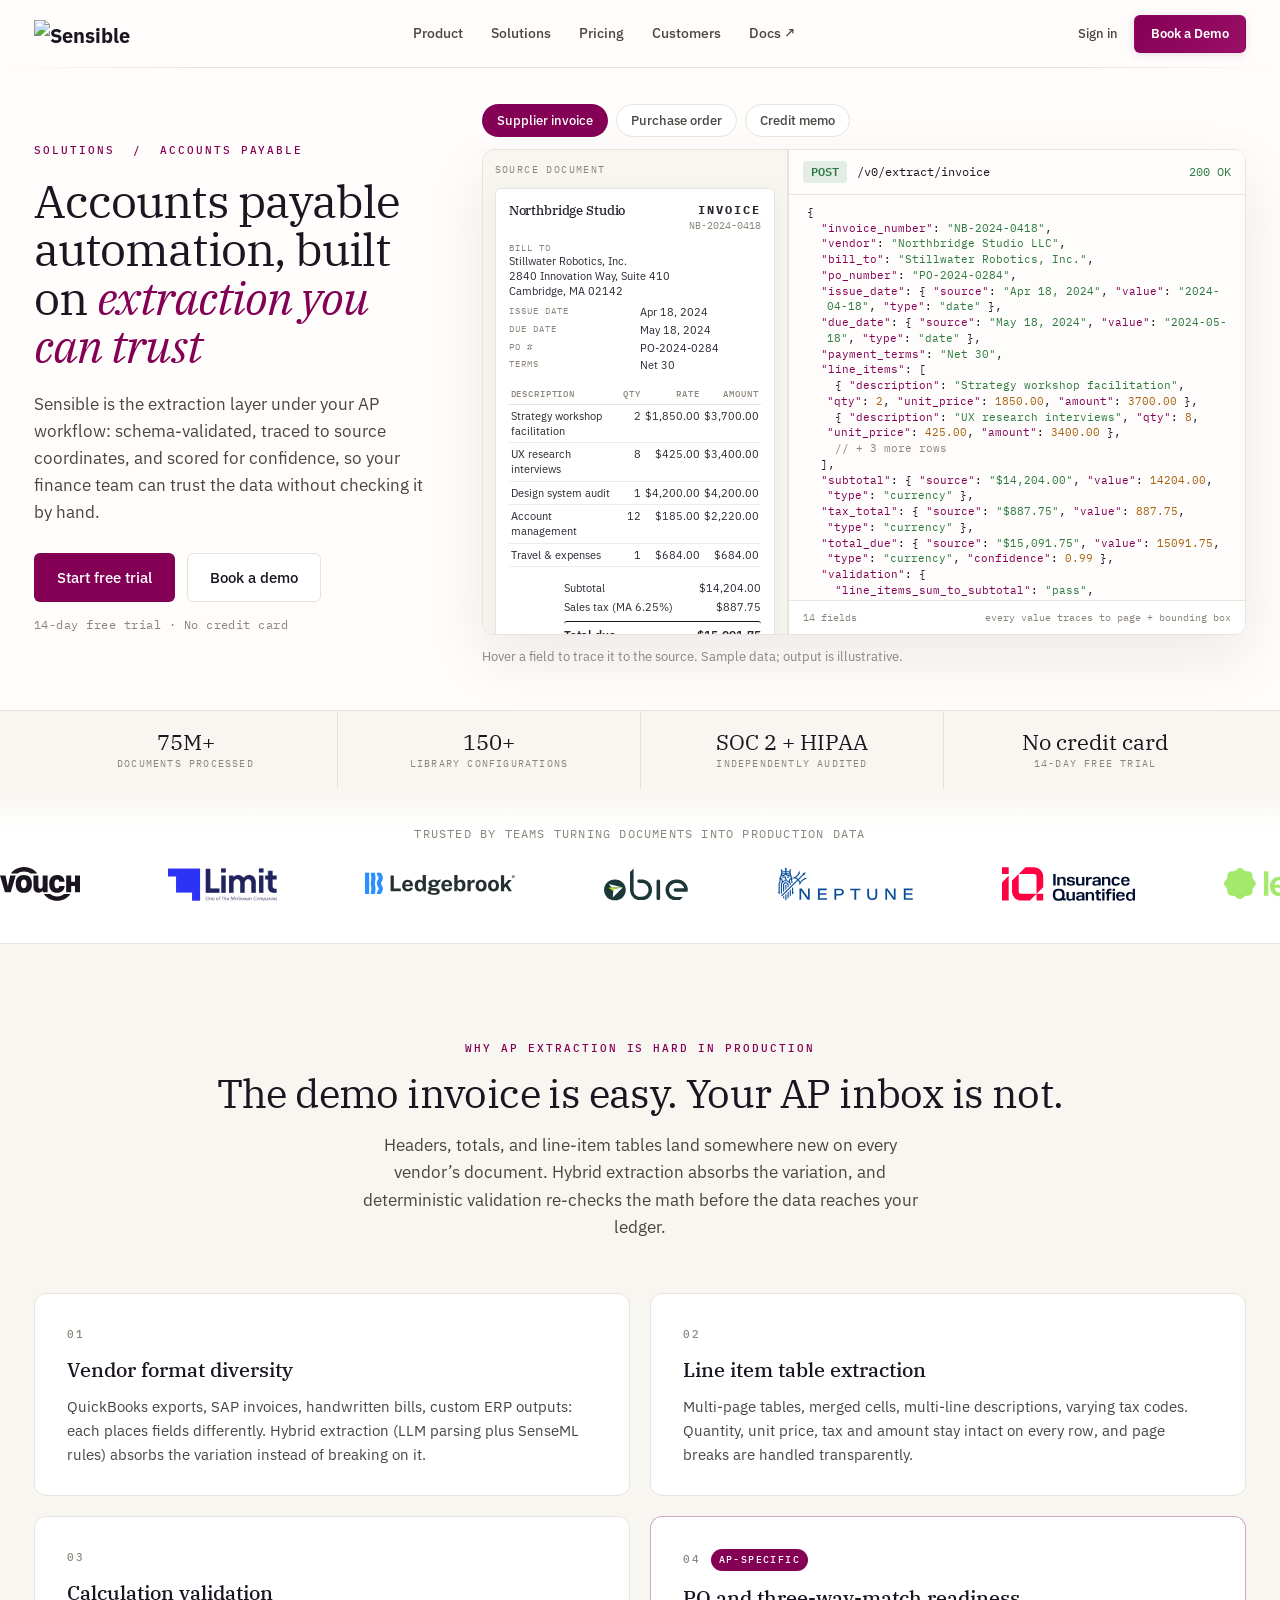
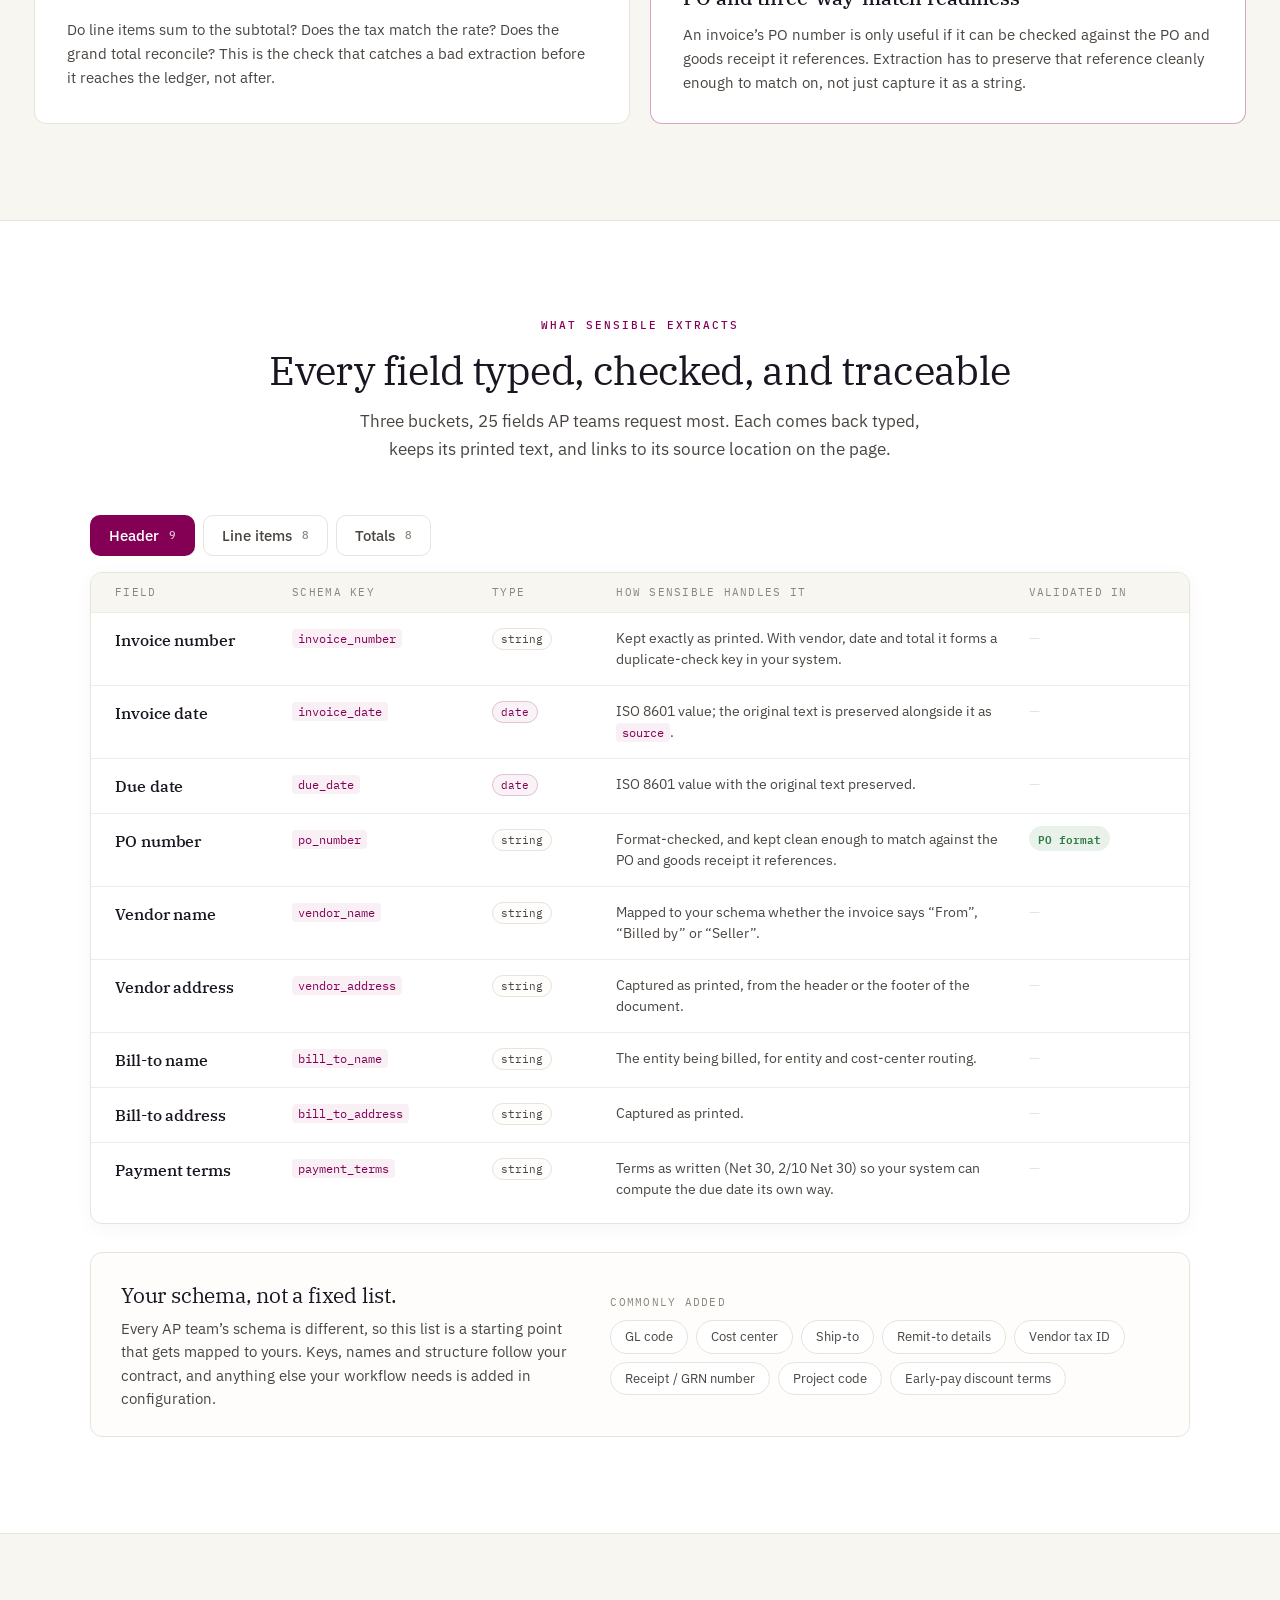
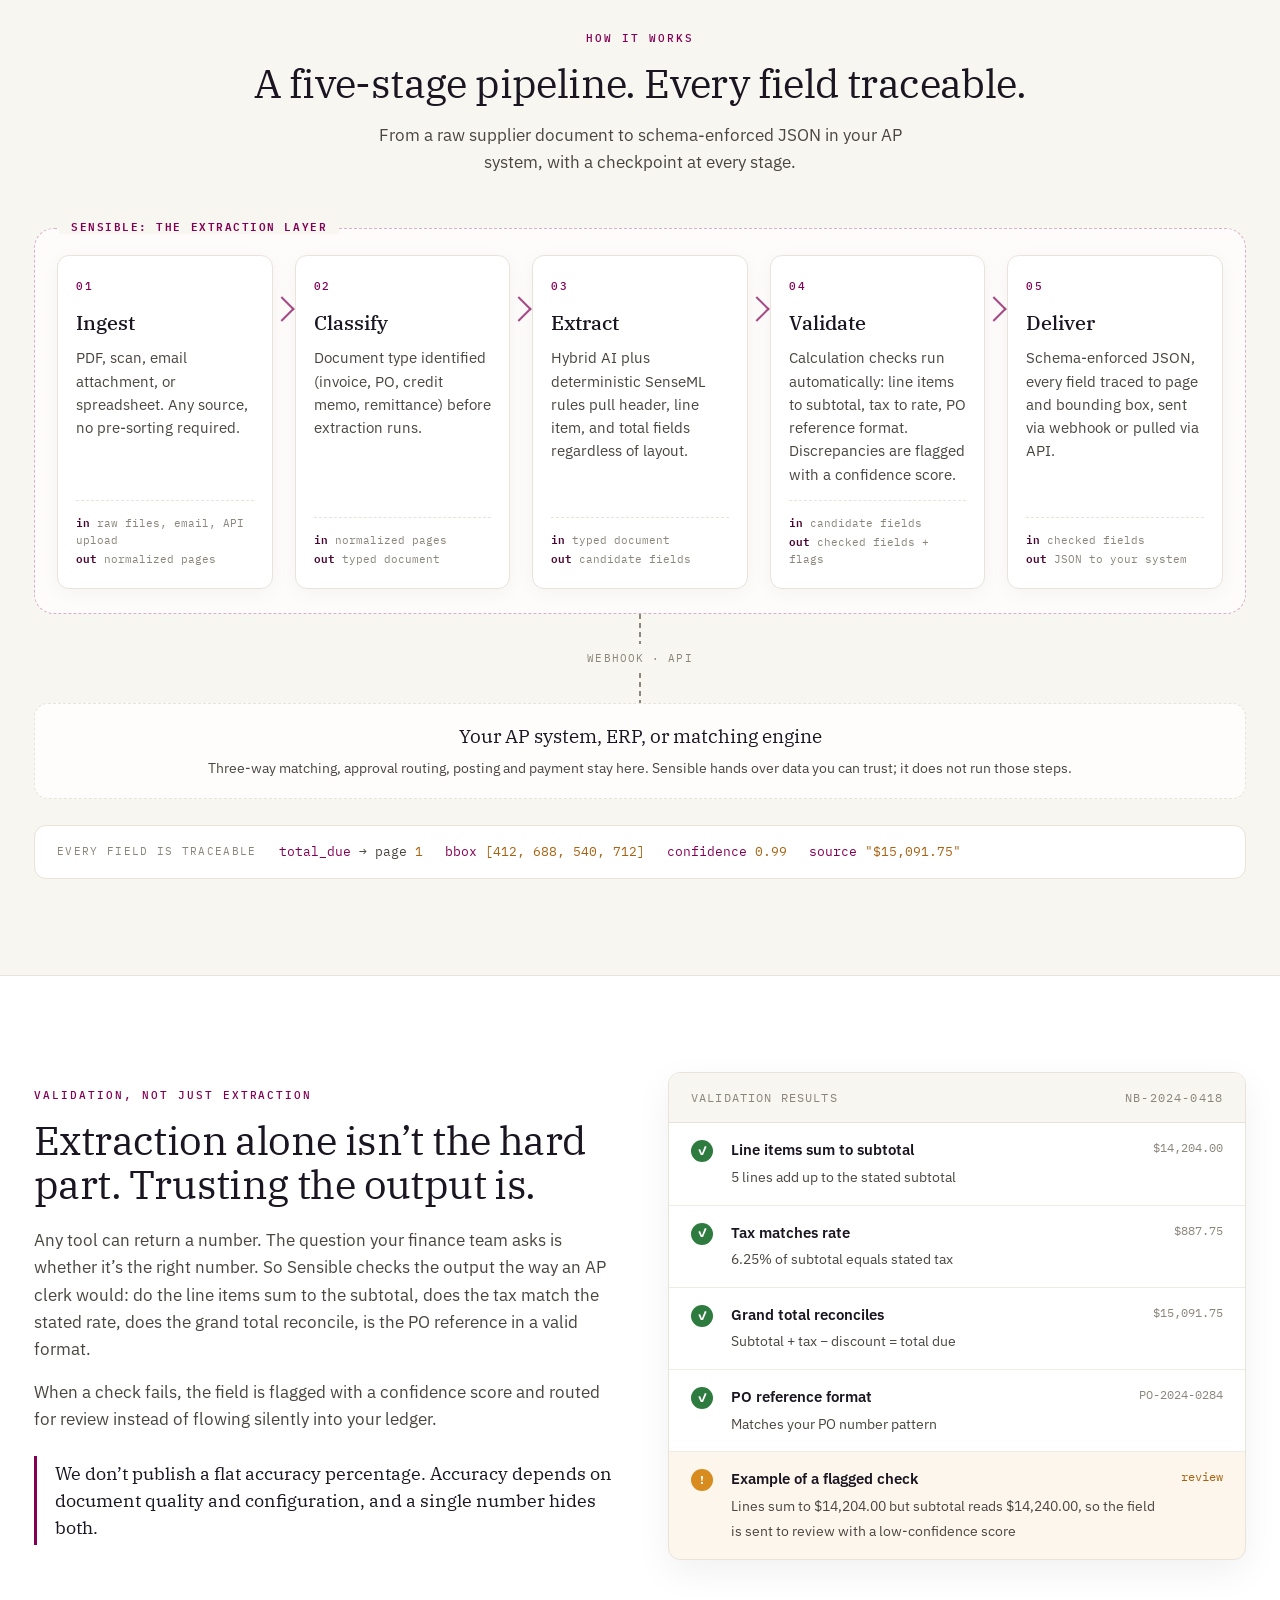
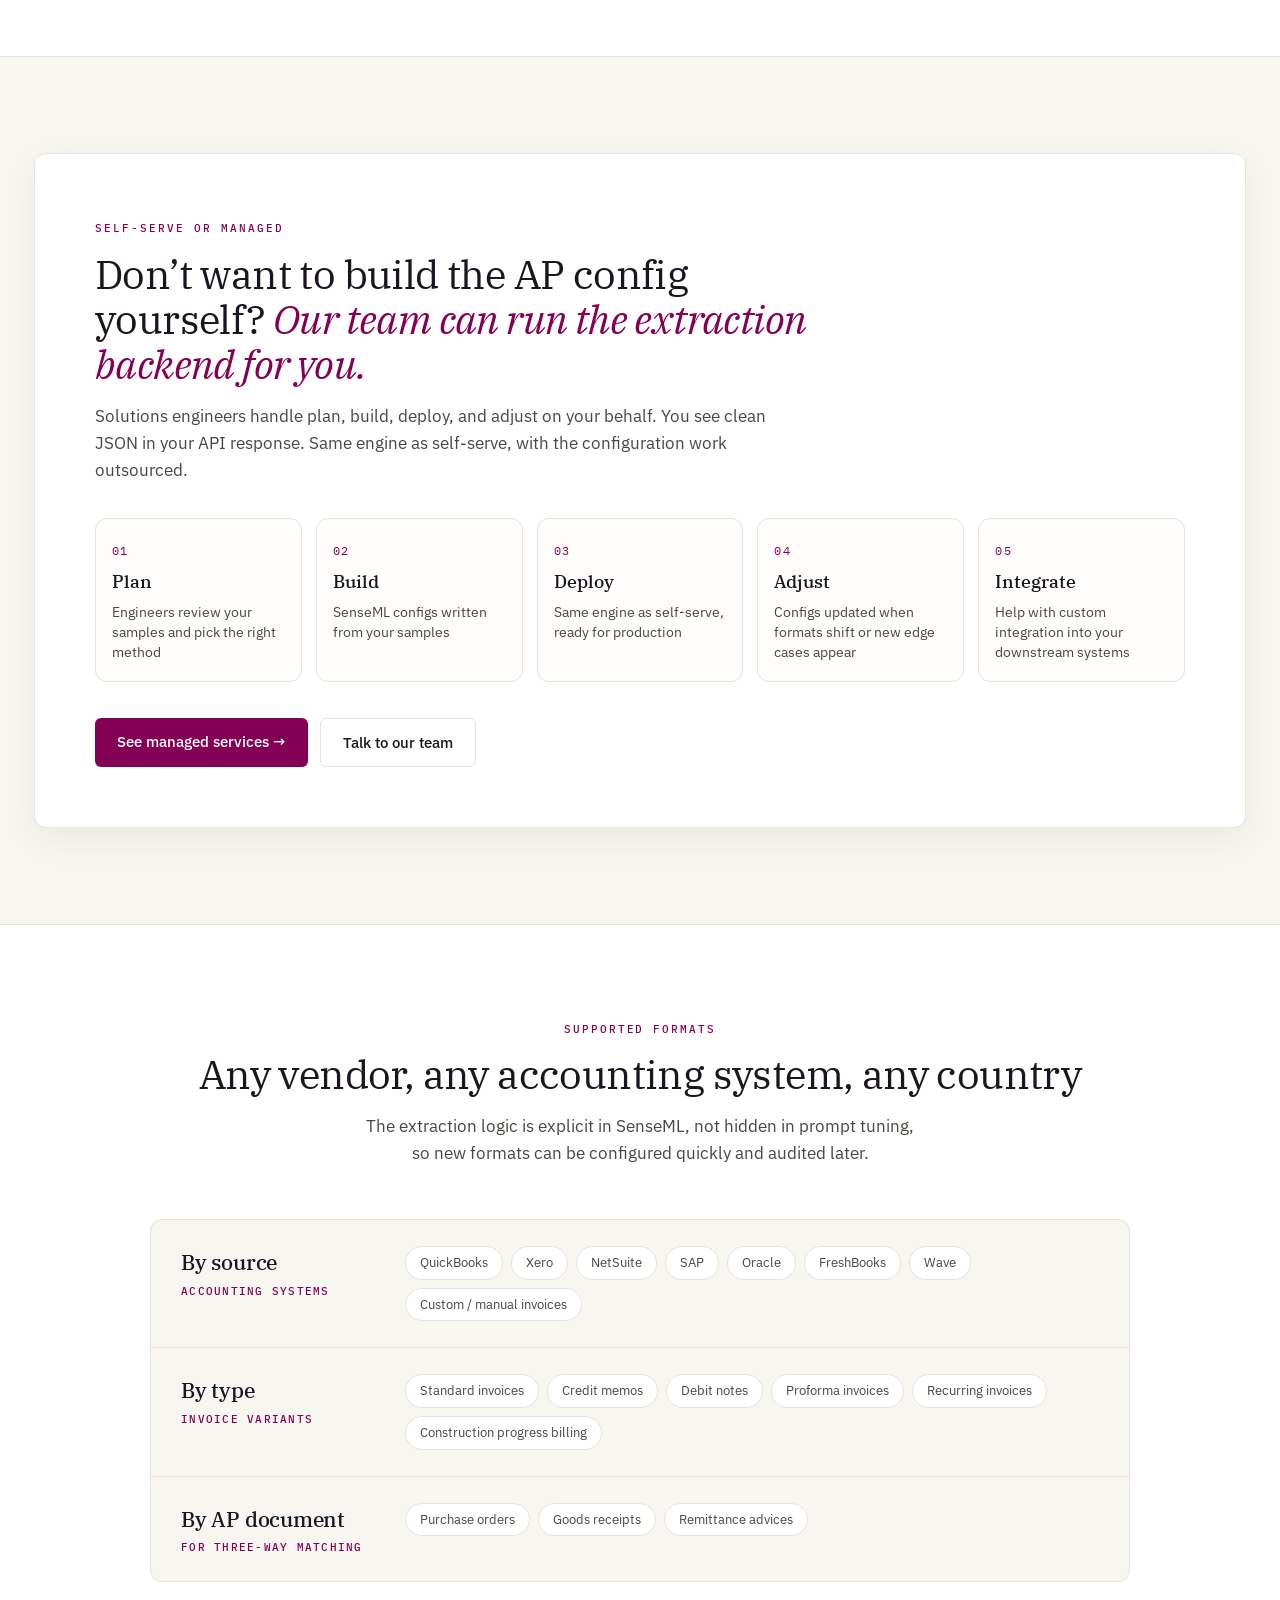
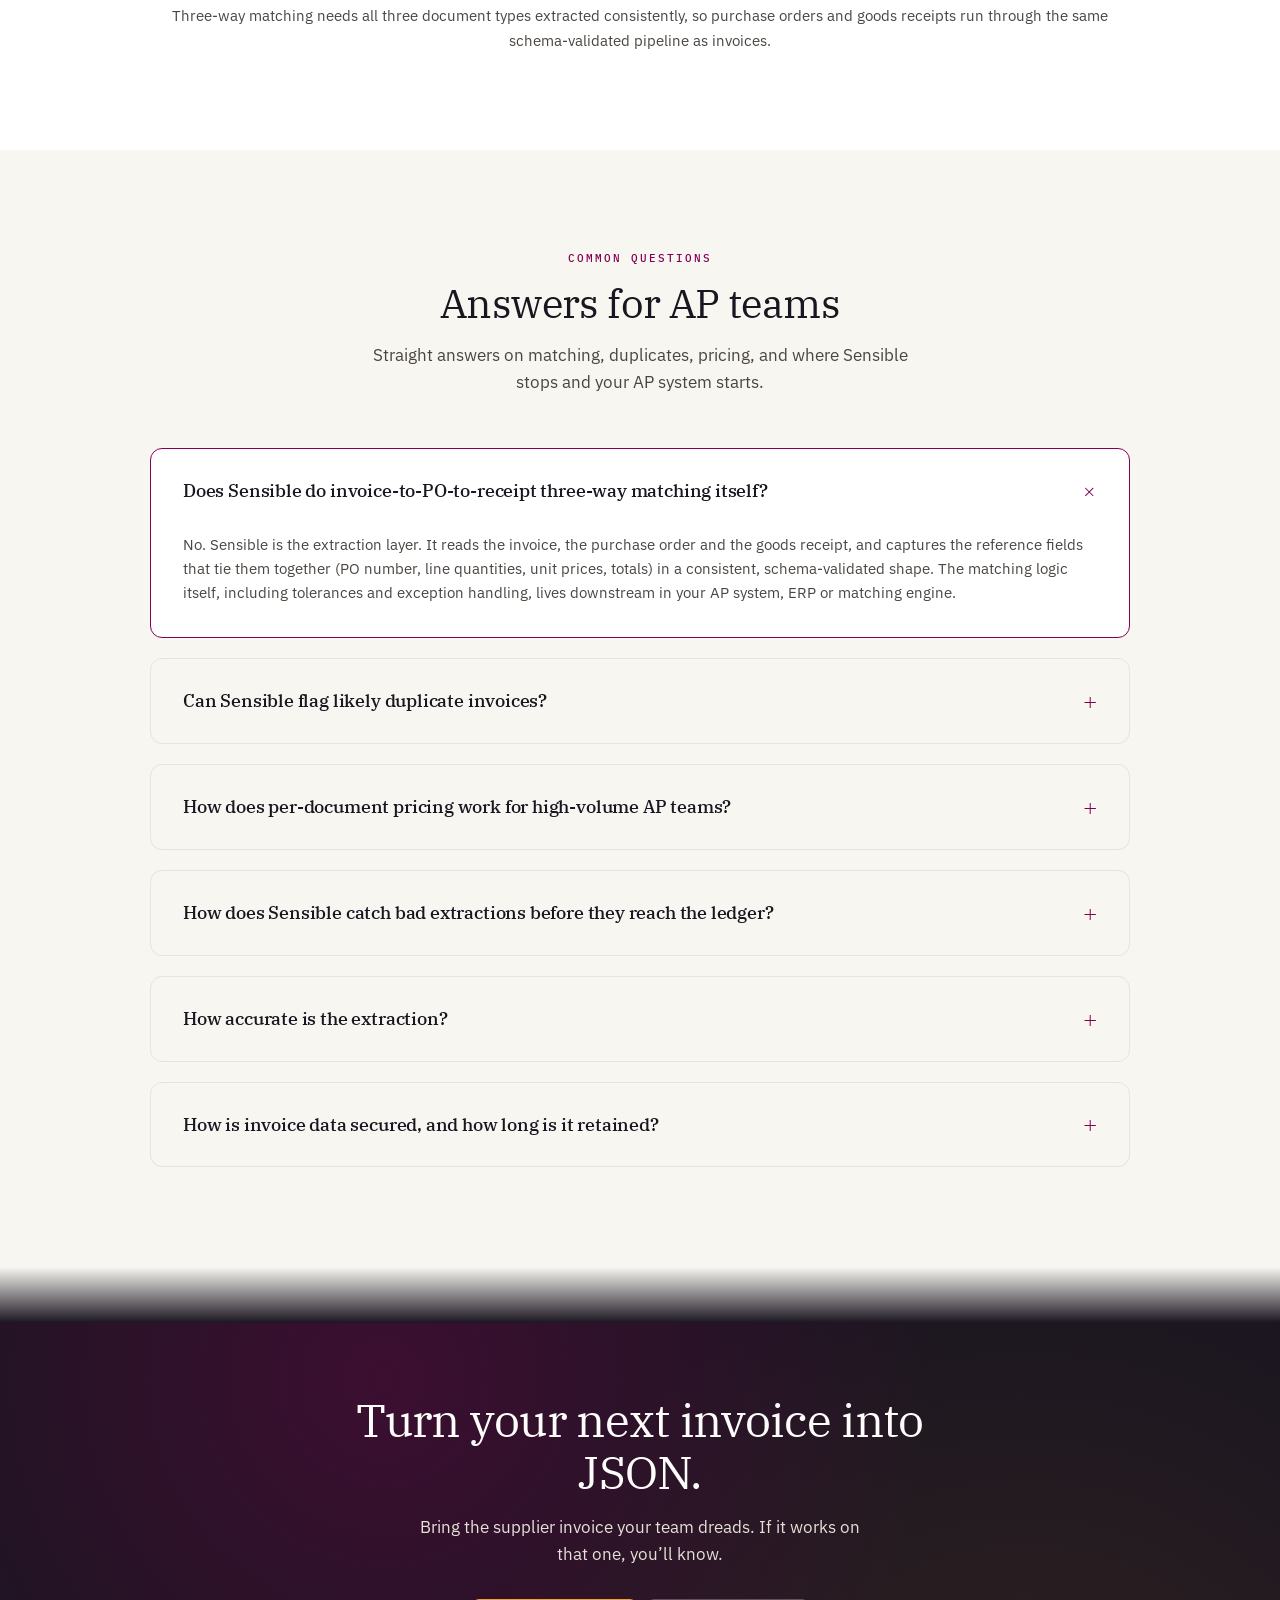
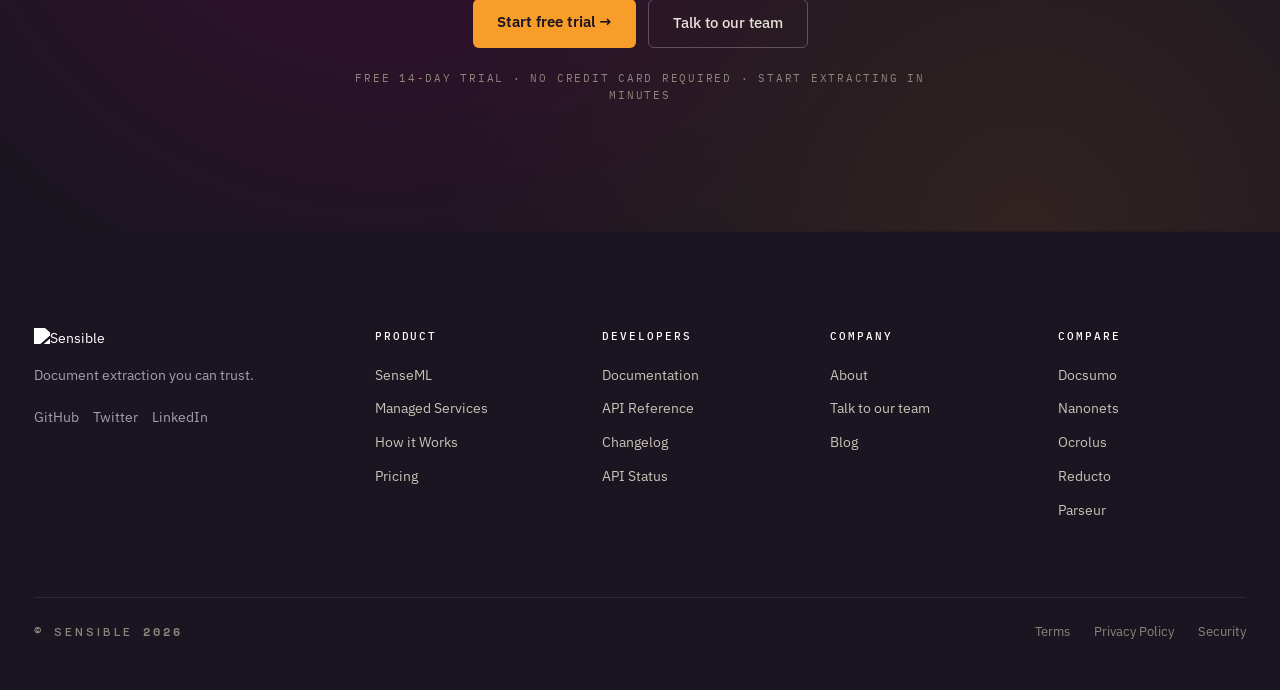
==== accounts-payable.html @ 18695b21 "AP page: lighter section backgrounds (white / #F8F6F1), drop beige and tinted gradients Co-Authored-" ====
<!DOCTYPE html>
<html lang="en">
<head>
  <meta charset="utf-8"/>
  <meta name="viewport" content="width=device-width, initial-scale=1"/>
  <title>Accounts Payable Automation: Invoice Data Extraction | Sensible</title>
  <meta name="description" content="Sensible is the extraction layer under your AP workflow: schema-validated invoice, PO and receipt data, traced to source coordinates and scored for confidence. Free 14-day trial."/>
  <link rel="preconnect" href="https://fonts.googleapis.com"/>
  <link rel="preconnect" href="https://fonts.gstatic.com" crossorigin="anonymous"/>
  <link href="https://fonts.googleapis.com/css2?family=IBM+Plex+Mono:wght@400;500;600&family=IBM+Plex+Sans:wght@300;400;500;600;700&family=IBM+Plex+Serif:ital,wght@0,300;0,400;0,500;1,400&family=Space+Mono:wght@400;700&display=swap" rel="stylesheet"/>
  <style>
    /* Sensible's own brand webfont, pulled from their live site */
    @font-face {
      font-family: 'Matter SQ';
      src: url('assets/fonts/MatterSQ-Regular.woff2') format('woff2');
      font-weight: 400;
      font-style: normal;
      font-display: swap;
    }
    @font-face {
      font-family: 'Matter SQ';
      src: url('assets/fonts/MatterSQ-Medium.woff2') format('woff2');
      font-weight: 500;
      font-style: normal;
      font-display: swap;
    }
    @font-face {
      font-family: 'Matter SQ';
      src: url('assets/fonts/MatterSQ-Bold.woff2') format('woff2');
      font-weight: 700;
      font-style: normal;
      font-display: swap;
    }

    /* Sensible Editorial Tokens */
    :root {
      --bg-stone: #FBFBF9;
      --bg-white: #FFFFFF;
      --bg-stone-subtle: #F4F3EF;
      --bg-dark-accent: #17121C;
      
      --brand-magenta: #840055;
      --brand-magenta-dark: #4B0532;
      --brand-magenta-light: #9A1066;
      --brand-magenta-accent: #E279BF;
      --brand-magenta-glow: rgba(132, 0, 85, 0.15);
      --brand-gradient: linear-gradient(135deg, #840055 0%, #9A1066 100%);
      
      --text-dark: #1A1520;
      --text-body: #4A4540;
      --text-muted: #8B857B;
      --text-light: #FFFFFF;

      --border-stone: #E8E3DB;
      --border-light: #F0ECE5;

      --shadow-soft: 0 4px 20px rgba(0, 0, 0, 0.03);
      --shadow-medium: 0 12px 36px rgba(0, 0, 0, 0.06);
      --shadow-float: 0 24px 60px rgba(20, 17, 24, 0.08);

      --font-sans: 'IBM Plex Sans', -apple-system, BlinkMacSystemFont, sans-serif;
      --font-mono: 'IBM Plex Mono', monospace;
      --font-mono-alt: 'Space Mono', monospace;
      --font-serif: 'IBM Plex Serif', Georgia, serif;
      --font-body: 'IBM Plex Sans', -apple-system, BlinkMacSystemFont, sans-serif;

      --bg-darkest: #1A1520;

      --check-green: #00875A;
      --cross-red: #E03E2E;
    }

    * { box-sizing: border-box; margin: 0; padding: 0; -webkit-font-smoothing: antialiased; }

    html {
      overflow-x: hidden;
      width: 100%;
    }

    body {
      background-color: var(--bg-stone);
      color: var(--text-dark);
      font-family: var(--font-body);
      line-height: 1.55;
      overflow-x: hidden;
      width: 100%;
      position: relative;
    }

    /* This page is a "vs X" comparison template, not the marketing homepage the real
       sensible.so comparison pages (e.g. /sensible-vs-docsumo) run entirely on IBM Plex
       Serif (headings, regular weight, tight negative letter-spacing) + IBM Plex Sans
       (body/UI) + IBM Plex Mono (eyebrow labels). Matter SQ doesn't appear in that
       template at all it's specific to the general marketing site. */

    a { text-decoration: none; color: inherit; }

    .container {
      max-width: 1260px;
      margin: 0 auto;
      padding: 0 24px;
    }

    /* Navbar */
    .navbar {
      background: rgba(254, 253, 251, 0.92);
      backdrop-filter: blur(16px);
      -webkit-backdrop-filter: blur(16px);
      background-image: linear-gradient(90deg, transparent, var(--border-stone) 15%, var(--border-stone) 85%, transparent); background-size: 100% 1px; background-position: bottom; background-repeat: no-repeat; border-bottom: none;
      position: sticky;
      top: 0;
      z-index: 1000;
    }
    .navbar-inner {
      height: 68px;
      display: flex;
      align-items: center;
      justify-content: space-between;
    }
    .nav-logo {
      display: flex;
      align-items: center;
      gap: 10px;
      font-weight: 700;
      font-size: 20px;
      color: var(--text-dark);
      flex-shrink: 0;
    }
    .nav-links {
      display: flex;
      gap: 4px;
      list-style: none;
      font-size: 14px;
      font-weight: 500;
      color: #4A4540;
      align-items: center;
    }
    .nav-links a {
      padding: 8px 12px;
      border-radius: 4px;
      transition: color 0.2s;
    }
    .nav-links a:hover { color: var(--brand-magenta); }

    .nav-signin {
      color: #4A4540;
      font-size: 0.8125rem;
      font-weight: 500;
      text-decoration: none;
      transition: color 0.2s;
    }
    .nav-signin:hover { color: var(--text-dark); }

    /* Mobile nav toggle + slide-down panel (hidden until the 860px breakpoint) */
    .mobile-toggle {
      display: none;
      color: var(--text-dark);
      cursor: pointer;
      background: none;
      border: none;
      padding: 4px 8px;
      font-size: 1.25rem;
      line-height: 1;
    }
    .mobile-panel {
      display: none;
      flex-direction: column;
      max-height: calc(100vh - 60px);
      overflow-y: auto;
      padding: 8px 20px 20px;
      background: var(--bg-white);
      background-image: linear-gradient(90deg, transparent, var(--border-stone) 15%, var(--border-stone) 85%, transparent); background-size: 100% 1px; background-position: bottom; background-repeat: no-repeat; border-bottom: none;
      box-shadow: 0 8px 24px rgba(0,0,0,0.08);
      position: absolute;
      top: 100%;
      left: 0;
      right: 0;
    }
    .mobile-panel.is-open { display: flex; }
    .mobile-link {
      display: block;
      padding: 14px 0;
      background-image: linear-gradient(90deg, transparent, var(--border-light) 15%, var(--border-light) 85%, transparent); background-size: 100% 1px; background-position: bottom; background-repeat: no-repeat; border-bottom: none;
      font-size: 1.0625rem;
      font-weight: 500;
      color: var(--text-dark);
    }
    .mobile-link:hover { color: var(--brand-magenta); }
    .mobile-signin {
      display: block;
      margin-top: 8px;
      padding: 14px 0;
      font-size: 0.9375rem;
      color: var(--text-body);
    }
    .mobile-signin:hover { color: var(--text-dark); }
    .mobile-cta {
      display: block;
      margin-top: 12px;
      padding: 14px 20px;
      text-align: center;
      font-weight: 500;
      color: #fff;
      background: var(--brand-gradient);
      border-radius: 6px;
      box-shadow: 0 1px 3px var(--brand-magenta-glow);
    }

    .btn {
      display: inline-flex;
      align-items: center;
      justify-content: center;
      gap: 8px;
      padding: 12px 26px;
      border-radius: 6px;
      font-size: 15px;
      font-weight: 600;
      cursor: pointer;
      transition: all 0.25s ease;
      border: 1px solid transparent;
      white-space: nowrap;
    }
    .btn-primary {
      background: var(--brand-gradient);
      color: var(--text-light);
      box-shadow: 0 2px 8px var(--brand-magenta-glow);
    }
    .btn-primary:hover {
      background: linear-gradient(135deg, var(--brand-magenta-dark), var(--brand-magenta));
      transform: translateY(-1px);
      box-shadow: 0 6px 18px rgba(132, 0, 85, 0.25);
    }
    .btn-secondary {
      background: var(--bg-white);
      color: var(--text-dark);
      border-color: var(--border-stone);
    }
    .btn-secondary:hover {
      background: var(--bg-stone-subtle);
      border-color: var(--text-muted);
    }
    .marquee-section {
      padding: 36px 0;
      /* Light, short blend from the hero/ribbon's stone bg into white — a fixed thin band, not a % of section height */
      background-color: var(--bg-white);
      background-image: linear-gradient(180deg, var(--bg-stone-subtle), var(--bg-white));
      background-size: 100% 40px;
      background-position: top;
      background-repeat: no-repeat;
      overflow: hidden;
    }
    .marquee-eyebrow {
      font-family: var(--font-mono);
      font-size: 12px;
      color: var(--text-muted);
      text-transform: uppercase;
      letter-spacing: 0.1em;
      text-align: center;
      margin-bottom: 20px;
    }
    .marquee-container {
      width: 100%;
      overflow: hidden;
      white-space: nowrap;
    }
    .marquee-track {
      display: inline-flex;
      align-items: center;
      gap: 88px;
      animation: marqueeScroll 25s linear infinite;
    }
    .marquee-item {
      display: flex;
      align-items: center;
      justify-content: center;
      flex-shrink: 0;
      height: 40px;
    }
    .marquee-item img {
      height: 34px;
      width: auto;
      max-width: 150px;
      object-fit: contain;
      display: block;
    }

    @keyframes marqueeScroll {
      0% { transform: translateX(0); }
      100% { transform: translateX(-50%); }
    }

    .sec-head {
      text-align: center;
      margin-bottom: 48px;
      display: flex;
      flex-direction: column;
      align-items: center;
    }
    .sec-eyebrow {
      display: inline-flex;
      align-items: center;
      gap: 10px;
      padding: 0;
      border: none;
      background: none;
      font-family: var(--font-mono);
      font-size: 12px;
      font-weight: 600;
      color: var(--brand-magenta);
      text-transform: uppercase;
      letter-spacing: 0.14em;
      margin-bottom: 16px;
      font-family: var(--font-mono);
      font-size: 13px;
      font-weight: 700;
      color: var(--brand-magenta-dark);
      text-transform: uppercase;
      letter-spacing: 0.12em;
      margin-bottom: 12px;
      text-align: center;
    }
    .sec-h2 {
      font-family: var(--font-serif);
      font-size: clamp(1.85rem, 3.5vw, 2.6rem);
      font-weight: 400;
      color: var(--text-dark);
      letter-spacing: -0.015em;
      line-height: 1.12;
      margin-bottom: 16px;
      text-align: center;
    }
    .sec-desc {
      font-family: var(--font-sans);
      font-size: 18px;
      color: var(--text-body);
      max-width: 680px;
      margin: 0 auto;
      line-height: 1.65;
      text-align: center;
    }

    .faq-section {
      padding: 100px 0;
      background: var(--bg-white);
    }
    .faq-container {
      max-width: 980px;
      margin: 0 auto;
      display: flex;
      flex-direction: column;
      gap: 20px;
    }
    .faq-accordion {
      background: var(--bg-stone-subtle);
      border: 1px solid var(--border-stone);
      border-radius: 12px;
      overflow: hidden;
      transition: all 0.2s ease;
    }
    .faq-accordion[open] {
      border-color: var(--brand-magenta);
      background: var(--bg-white);
    }
    .faq-summary {
      padding: 28px 32px;
      font-family: var(--font-serif);
      font-size: 20px;
      font-weight: 500;
      letter-spacing: -0.01em;
      color: var(--text-dark);
      cursor: pointer;
      display: flex;
      justify-content: space-between;
      align-items: center;
      list-style: none;
    }
    .faq-summary::-webkit-details-marker { display: none; }
    .faq-icon {
      font-size: 24px;
      line-height: 1;
      font-weight: 300;
      color: var(--brand-magenta);
      transition: transform 0.2s ease;
    }
    .faq-accordion[open] .faq-icon { transform: rotate(45deg); }
    .faq-content {
      padding: 0 32px 32px;
      font-size: 16px;
      color: var(--text-body);
      line-height: 1.6;
    }

    /* 7. CTA BANNER & FOOTER */
    .cta-banner {
      background-color: var(--bg-darkest);
      /* Light, short blend from the takeaways section's stone bg down into the dark banner (solid-to-solid, not faded-to-transparent, so it doesn't muddy against the dark bg), layered above the brand glows */
      background-image: linear-gradient(180deg, var(--bg-stone-subtle), var(--bg-darkest)), radial-gradient(circle at 30% 20%, rgba(132,0,85,0.32) 0%, transparent 55%), radial-gradient(circle at 80% 100%, rgba(248,156,42,0.1) 0%, transparent 50%);
      background-size: 100% 56px, 100% 100%, 100% 100%;
      background-position: top, center, center;
      background-repeat: no-repeat, no-repeat, no-repeat;
      padding: clamp(72px, 10vw, 128px) 40px;
      text-align: center;
      color: #FEFDFB;
      position: relative;
      overflow: hidden;
    }
    .cta-inner { position: relative; z-index: 1; max-width: 620px; margin: 0 auto; }
    .cta-h2 {
      font-family: var(--font-serif);
      font-weight: 400;
      font-size: clamp(1.875rem, 4vw, 2.875rem);
      line-height: 1.12;
      letter-spacing: -0.015em;
      margin-bottom: 16px;
      color: #FEFDFB;
    }
    .cta-p { font-size: 17px; color: #E5E0D8; max-width: 440px; margin: 0 auto 32px; }
    .cta-btns { display: flex; gap: 12px; justify-content: center; flex-wrap: wrap; }
    .cta-btn-primary {
      background: #F89C2A;
      color: #1A1520;
      border-radius: 6px;
      padding: 12px 24px;
      font-size: 0.9063rem;
      font-weight: 600;
      display: inline-block;
      text-decoration: none;
      transition: background 0.2s;
    }
    .cta-btn-primary:hover { background: #e08d1f; }
    .cta-btn-secondary {
      color: #E5E0D8;
      background: transparent;
      border: 1px solid rgba(255,255,255,0.25);
      border-radius: 6px;
      padding: 12px 24px;
      font-size: 0.9063rem;
      font-weight: 500;
      display: inline-block;
      text-decoration: none;
      transition: border-color 0.2s;
    }
    .cta-btn-secondary:hover { border-color: rgba(255,255,255,0.5); }
    .cta-note {
      color: #8B857B;
      letter-spacing: 0.16em;
      margin-top: 22px;
      font-family: var(--font-mono);
      font-size: 0.6875rem;
      text-transform: uppercase;
    }

    .footer {
      background-color: var(--bg-darkest);
      color: #E5E0D8;
      padding: 96px 0 48px;
      font-size: 14px;
      font-family: var(--font-sans);
    }
    .footer-logo-img { filter: brightness(0) invert(1); max-height: 33px; }
    .footer-grid {
      display: grid;
      grid-template-columns: 1.6fr 1fr 1fr 1fr 1fr;
      gap: 40px;
      padding-bottom: 64px;
    }
    .footer-col-label {
      font-family: var(--font-mono);
      font-size: 11px;
      font-weight: 500;
      text-transform: uppercase;
      letter-spacing: 0.18em;
      color: #FEFDFB;
      margin-bottom: 20px;
    }
    .footer-col a {
      display: block;
      font-family: var(--font-sans);
      color: #C9C2B6;
      font-size: 14px;
      margin-bottom: 12px;
      text-decoration: none;
      transition: color 0.2s;
    }
    .footer-col a:hover { color: #FEFDFB; }
    .footer-brand-blurb { color: #A69EAD; font-size: 14px; margin: 16px 0 20px; }
    .footer-social { display: flex; gap: 14px; }
    .footer-social a { color: #A69EAD; transition: color 0.2s; }
    .footer-social a:hover { color: #FEFDFB; }
    .footer-bottom {
      border-top: 1px solid rgba(255,255,255,0.08);
      padding-top: 24px;
      display: flex;
      justify-content: space-between;
      align-items: center;
      flex-wrap: wrap;
      gap: 16px;
      font-size: 13px;
      color: #8B857B;
    }
    .footer-copyright {
      font-family: var(--font-mono-alt);
      font-size: 12px;
      font-weight: 700;
      letter-spacing: 3px;
      text-transform: uppercase;
    }
    .footer-bottom-links { display: flex; gap: 24px; }
    .footer-bottom-links a { color: #8B857B; text-decoration: none; transition: color 0.2s; }
    .footer-bottom-links a:hover { color: #FEFDFB; }
    /* Mobile fallback list for the architecture diagram hidden until the diagram
       breakpoint below, where it replaces the fixed-width scaled canvas entirely
       (the cqw-scale trick doesn't degrade gracefully on real small-screen browsers). */
    .arch-mobile-list { display: none; flex-direction: column; gap: 12px; }
    .arch-mobile-item, .arch-mobile-branch > .arch-mobile-item {
      display: flex;
      align-items: center;
      gap: 14px;
      padding: 14px 16px;
      background: #fff;
      border: 1px solid #e5e7eb;
      border-radius: 12px;
    }
    .arch-mobile-item.accent { border-color: rgba(132,0,85,0.3); box-shadow: 0 4px 12px rgba(132,0,85,0.06); }
    .arch-mobile-item.conditional { border-style: dashed; border-color: #d9dbe0; background: #fafafa; }
    .arch-mobile-branch {
      display: flex;
      flex-direction: column;
      gap: 8px;
      padding: 10px 0 10px 20px;
      margin-left: 10px;
      border-left: 2px dashed #e5e7eb;
    }
    .arch-mobile-branch-label {
      font-family: var(--font-mono);
      font-size: 11px;
      color: var(--text-muted);
      margin-left: 4px;
    }
    .arch-mobile-tag {
      font-family: var(--font-mono);
      font-size: 10px;
      font-weight: 600;
      text-transform: uppercase;
      letter-spacing: 0.06em;
      color: var(--text-muted);
      background: var(--bg-stone-subtle);
      border: 1px solid var(--border-stone);
      border-radius: 4px;
      padding: 2px 6px;
      margin-left: 8px;
      vertical-align: middle;
    }
    .pn-icon.accent { background: var(--brand-gradient); color: #fff; }



    /* ============ SENSIBLE DESIGN TOKENS (read from the Webflow site via MCP: Brand variable collection) ============ */
    :root {
      --bg-stone: #FEFDFB;          /* --_brand---bg-primary */
      --bg-stone-subtle: #F8F6F1;   /* --_brand---bg-alt */
      --bg-white: #FFFFFF;          /* --_brand---bg-surface */
      --bg-darkest: #1A1520;        /* --_brand---bg-dark */
      --bg-dark-accent: #1A1520;
      --brand-magenta: #840055;     /* --_brand---accent */
      --brand-magenta-light: #9A1066;
      --brand-magenta-dark: #4B0532;
      --brand-magenta-glow: rgba(132, 0, 85, 0.15);
      --text-dark: #1A1520;         /* --_brand---text-primary */
      --text-body: #4A4540;         /* --_brand---text-secondary */
      --text-muted: #8B857B;        /* --_brand---text-tertiary */
      --border-stone: #E8E3DB;      /* --_brand---border */
      --border-light: #F0ECE5;      /* --_brand---border-light */
      --check-green: #2E7B40;       /* --ok */
      --warn: #D88B1F;              /* --warn */
      --cta-amber: #F89C2A;         /* --_brand---cta */
      --warm-alt: #F8F6F1;          /* --_brand---bg-alt */
      --warm-alt-border: #E8E3DB;
      --shadow-soft: 0 4px 20px rgba(26, 21, 32, 0.04);
      --shadow-medium: 0 12px 36px rgba(26, 21, 32, 0.06);
      --shadow-float: 0 24px 60px rgba(26, 21, 32, 0.08);
    }
    .sensible-font { font-family: 'Matter SQ', var(--font-sans); font-weight: 500; }
    section[id] { scroll-margin-top: 80px; }

    /* ---------- shared bits ---------- */
    .eyebrow {
      font-family: var(--font-mono); font-size: 12px; font-weight: 600;
      letter-spacing: 0.14em; text-transform: uppercase; color: var(--brand-magenta);
    }
    .sec { padding: 96px 0; }
    .sec.white { background: var(--bg-white); }
    .sec.stone { background: var(--bg-stone-subtle); }
    .sec-head { margin-bottom: 52px; }
    .sec-head .sec-eyebrow { display: block; }
    .chip {
      display: inline-flex; align-items: center; padding: 6px 12px; border-radius: 999px;
      background: var(--bg-white); border: 1px solid var(--border-stone);
      font-size: 13.5px; color: var(--text-body); line-height: 1.2; white-space: nowrap;
    }
    .chip.mono { font-family: var(--font-mono); font-size: 12px; }

    /* ---------- 1. HERO ---------- */
    .ap-hero { padding: 72px 0 40px; text-align: center;
      background: var(--bg-stone); }
    .ap-hero .eyebrow { display: inline-block; margin-bottom: 20px; }
    .ap-h1 {
      font-family: var(--font-serif); font-weight: 400; color: var(--text-dark);
      font-size: clamp(2.3rem, 5.2vw, 3.9rem); line-height: 1.06; letter-spacing: -0.025em;
      max-width: 900px; margin: 0 auto 24px;
    }
    .ap-h1 em { font-style: italic; color: var(--brand-magenta); }
    .ap-frame { max-width: 780px; margin: 0 auto 32px; font-size: 17.5px; line-height: 1.7; color: var(--text-body); }
    .ap-hero-actions { display: flex; gap: 12px; justify-content: center; flex-wrap: wrap; margin-bottom: 14px; }
    .ap-hero-note { font-family: var(--font-mono); font-size: 12px; color: var(--text-muted); letter-spacing: 0.04em; }

    /* ---------- 2. LIVE DEMO ---------- */
    .demo-sec { padding: 24px 0 88px; background: var(--bg-stone); }
    .demo-tabs { display: flex; gap: 8px; justify-content: center; margin-bottom: 20px; flex-wrap: wrap; }
    .demo-tab {
      font-family: var(--font-sans); font-size: 14px; font-weight: 500; cursor: pointer;
      padding: 9px 18px; border-radius: 999px; border: 1px solid var(--border-stone);
      background: var(--bg-white); color: var(--text-body); transition: all .2s;
    }
    .demo-tab:hover { border-color: var(--text-muted); }
    .demo-tab[aria-selected="true"] { background: var(--text-dark); color: #fff; border-color: var(--text-dark); }
    .demo-frame {
      display: grid; grid-template-columns: 1.02fr 1fr; gap: 0; background: var(--bg-white);
      border: 1px solid var(--border-stone); border-radius: 16px; overflow: hidden; box-shadow: var(--shadow-float);
    }
    .demo-pane { display: none; }
    .demo-pane.active { display: contents; }
    .demo-doc-col { padding: 28px; background: var(--bg-stone-subtle); border-right: 1px solid var(--border-stone); }
    .demo-col-label {
      font-family: var(--font-mono); font-size: 11px; letter-spacing: .14em; text-transform: uppercase;
      color: var(--text-muted); margin-bottom: 14px; display: flex; justify-content: space-between; gap: 8px;
    }
    .doc {
      background: #fff; border: 1px solid var(--border-stone); border-radius: 6px; padding: 26px 26px 22px;
      font-size: 12.5px; color: #2b2630; box-shadow: 0 6px 24px rgba(20,17,24,.06); line-height: 1.45;
    }
    .doc-top { display: flex; justify-content: space-between; align-items: flex-start; gap: 16px; margin-bottom: 18px; }
    .doc-vendor b { display: block; font-family: var(--font-serif); font-size: 16px; font-weight: 500; letter-spacing: -.01em; }
    .doc-vendor span { color: var(--text-muted); font-size: 11px; }
    .doc-title { text-align: right; }
    .doc-title b { display: block; font-family: var(--font-mono); font-size: 15px; letter-spacing: .16em; }
    .doc-title span { font-family: var(--font-mono); font-size: 11.5px; color: var(--text-muted); }
    .doc-meta { display: grid; grid-template-columns: 1.2fr 1fr; gap: 14px 20px; margin-bottom: 16px; }
    .doc-meta dt { font-family: var(--font-mono); font-size: 9.5px; letter-spacing: .12em; text-transform: uppercase; color: var(--text-muted); }
    .doc-meta dd { margin: 0 0 6px; }
    .doc-table { width: 100%; border-collapse: collapse; margin-bottom: 12px; }
    .doc-table th { font-family: var(--font-mono); font-size: 9.5px; letter-spacing: .1em; text-transform: uppercase; color: var(--text-muted);
      text-align: right; padding: 6px 4px; border-bottom: 1px solid var(--border-stone); font-weight: 500; }
    .doc-table th:first-child, .doc-table td:first-child { text-align: left; }
    .doc-table td { text-align: right; padding: 7px 4px; border-bottom: 1px solid var(--border-light); vertical-align: top; }
    .doc-table td small { display: block; color: var(--text-muted); font-size: 10.5px; }
    .doc-totals { margin-left: auto; width: 62%; }
    .doc-totals div { display: flex; justify-content: space-between; padding: 3px 0; }
    .doc-totals .grand { border-top: 1.5px solid var(--text-dark); margin-top: 4px; padding-top: 7px; font-weight: 600; font-size: 13.5px; }
    .doc-foot { margin-top: 14px; padding-top: 10px; border-top: 1px dashed var(--border-stone); color: var(--text-muted); font-size: 10.5px; }
    [data-f] { border-radius: 3px; transition: background .15s, box-shadow .15s; }
    [data-f].hl { background: rgba(226,121,191,.28); box-shadow: 0 0 0 2px rgba(226,121,191,.28); }

    .demo-json-col { background: var(--bg-darkest); color: #E8E3DB; display: flex; flex-direction: column; min-width: 0; }
    .api-bar { display: flex; align-items: center; gap: 10px; padding: 14px 20px; border-bottom: 1px solid rgba(255,255,255,.08);
      font-family: var(--font-mono); font-size: 12.5px; flex-wrap: wrap; }
    .api-bar .verb { background: rgba(0,135,90,.22); color: #5fd6a6; padding: 2px 8px; border-radius: 4px; font-weight: 600; }
    .api-bar .ok { margin-left: auto; color: #5fd6a6; }
    .json-body { padding: 18px 20px; font-family: var(--font-mono); font-size: 11.5px; line-height: 1.7; overflow-x: auto; flex: 1; }
    .jl { display: block; white-space: pre-wrap; overflow-wrap: anywhere; padding-left: 26px !important; text-indent: -20px; padding: 0 6px; border-radius: 3px; transition: background .15s; }
    .jl.hl { background: rgba(226,121,191,.22); }
    .jk { color: #E279BF; } .js { color: #9fd0ff; } .jn { color: #F5B95F; } .jc { color: #8B857B; } .jp { color: #6f6a78; }
    .json-foot { padding: 12px 20px; border-top: 1px solid rgba(255,255,255,.08); font-family: var(--font-mono);
      font-size: 11px; color: #8B857B; display: flex; justify-content: space-between; gap: 12px; flex-wrap: wrap; }
    .demo-caption { text-align: center; margin-top: 18px; font-size: 13.5px; color: var(--text-muted); }

    /* ---------- 3. TRUST STRIP ---------- */
    .trust-stats { background: var(--bg-white); padding: 0 0 56px; }
    .stats-row { display: grid; grid-template-columns: repeat(4, 1fr); border: 1px solid var(--border-stone); border-radius: 14px; background: var(--bg-stone); overflow: hidden; }
    .stat { padding: 26px 28px; border-left: 1px solid var(--border-stone); }
    .stat:first-child { border-left: none; }
    .stat b { display: block; font-family: var(--font-serif); font-weight: 400; font-size: 34px; letter-spacing: -.02em; color: var(--text-dark); line-height: 1.1; margin-bottom: 6px; }
    .stat span { font-size: 14px; color: var(--text-body); line-height: 1.45; display: block; }
    .stat.hot b { color: var(--brand-magenta); }

    /* ---------- 4. WHY HARD ---------- */
    .hard-grid { display: grid; grid-template-columns: repeat(2, 1fr); gap: 20px; }
    .hard-card { background: var(--bg-white); border: 1px solid var(--border-stone); border-radius: 14px; padding: 32px; position: relative; }
    .hard-card.ap { border-color: rgba(132,0,85,.45); background: linear-gradient(180deg, #fff, #fdf7fb); }
    .hard-num { font-family: var(--font-mono); font-size: 12px; letter-spacing: .12em; color: var(--brand-magenta); margin-bottom: 14px; display: flex; gap: 10px; align-items: center; }
    .hard-tag { font-size: 10.5px; padding: 3px 8px; border-radius: 999px; background: var(--brand-magenta); color: #fff; letter-spacing: .08em; }
    .hard-card h3 { font-family: var(--font-serif); font-weight: 400; font-size: 24px; letter-spacing: -.015em; color: var(--text-dark); margin-bottom: 12px; line-height: 1.2; }
    .hard-card p { font-size: 15.5px; color: var(--text-body); line-height: 1.65; }
    .hard-card p + p { margin-top: 10px; }

    /* ---------- 5. FIELDS ---------- */
    .fields-grid { display: grid; grid-template-columns: repeat(3, 1fr); gap: 20px; }
    .field-card { background: var(--bg-stone); border: 1px solid var(--border-stone); border-radius: 14px; padding: 30px; }
    .field-card .hard-num { margin-bottom: 8px; }
    .field-card h3 { font-family: var(--font-serif); font-weight: 400; font-size: 26px; letter-spacing: -.015em; margin-bottom: 18px; }
    .field-list { display: flex; flex-wrap: wrap; gap: 8px; list-style: none; }
    .fields-note { margin: 28px auto 0; max-width: 760px; text-align: center; font-size: 15.5px; color: var(--text-body); line-height: 1.65; }

    /* ---------- 6. PIPELINE ---------- */
    .pipe-scope { border: 1.5px dashed rgba(132,0,85,.45); border-radius: 20px; padding: 26px 22px 24px; position: relative; background: rgba(255,255,255,.55); }
    .pipe-scope-label { position: absolute; top: -12px; left: 24px; background: var(--warm-alt); padding: 0 12px; font-family: var(--font-mono);
      font-size: 11px; letter-spacing: .14em; text-transform: uppercase; color: var(--brand-magenta); font-weight: 600; }
    .pipe-grid { display: grid; grid-template-columns: repeat(5, 1fr); gap: 22px; }
    .pl-stage { background: var(--bg-white); border: 1px solid var(--border-stone); border-radius: 14px; padding: 22px 18px 20px; position: relative; display: flex; flex-direction: column; box-shadow: var(--shadow-soft); }
    .pl-stage:not(:last-child)::after { content: ''; position: absolute; right: -19px; top: 44px; width: 16px; height: 16px;
      border-top: 2px solid var(--brand-magenta); border-right: 2px solid var(--brand-magenta); transform: rotate(45deg); opacity: .7; }
    .pl-num { width: 30px; height: 30px; border-radius: 50%; background: var(--brand-gradient); color: #fff; font-family: var(--font-mono);
      font-size: 13px; font-weight: 600; display: flex; align-items: center; justify-content: center; margin-bottom: 14px; }
    .pl-stage h3 { font-family: var(--font-serif); font-weight: 400; font-size: 22px; letter-spacing: -.015em; margin-bottom: 8px; }
    .pl-stage p { font-size: 14px; color: var(--text-body); line-height: 1.55; flex: 1; }
    .pl-io { margin-top: 14px; padding-top: 12px; border-top: 1px dashed var(--border-stone); font-family: var(--font-mono); font-size: 11px; line-height: 1.55; color: var(--text-muted); }
    .pl-io b { color: var(--brand-magenta-dark); font-weight: 600; }
    .pipe-handoff { display: flex; flex-direction: column; align-items: center; margin: 0 auto; }
    .pipe-handoff .stem { width: 2px; height: 30px; background: repeating-linear-gradient(180deg, var(--text-muted) 0 5px, transparent 5px 9px); }
    .pipe-handoff .lbl { font-family: var(--font-mono); font-size: 11px; color: var(--text-muted); letter-spacing: .1em; text-transform: uppercase; padding: 6px 0; }
    .pipe-down { border: 1.5px dashed var(--border-stone); border-radius: 14px; padding: 18px 24px; text-align: center; background: var(--bg-stone); }
    .pipe-down b { display: block; font-family: var(--font-serif); font-weight: 400; font-size: 19px; margin-bottom: 4px; }
    .pipe-down span { font-size: 14px; color: var(--text-body); }
    .trace-strip { margin-top: 26px; background: var(--bg-darkest); border-radius: 12px; padding: 16px 22px; display: flex; flex-wrap: wrap; gap: 8px 22px;
      align-items: center; font-family: var(--font-mono); font-size: 12.5px; color: #E8E3DB; }
    .trace-strip .tl { color: #8B857B; text-transform: uppercase; letter-spacing: .12em; font-size: 11px; }
    .trace-strip .k { color: #E279BF; } .trace-strip .v { color: #F5B95F; }

    /* ---------- 7. VALIDATION ---------- */
    .val-grid { display: grid; grid-template-columns: 1fr 1fr; gap: 56px; align-items: center; }
    .val-copy h2 { font-family: var(--font-serif); font-weight: 400; font-size: clamp(1.85rem, 3.5vw, 2.6rem); letter-spacing: -.015em; line-height: 1.12; margin-bottom: 20px; }
    .val-copy p { font-size: 16.5px; line-height: 1.7; color: var(--text-body); margin-bottom: 16px; }
    .val-quote { border-left: 3px solid var(--brand-magenta); padding: 4px 0 4px 18px; margin: 22px 0 0; font-family: var(--font-serif); font-size: 18px; line-height: 1.5; color: var(--text-dark); }
    .val-card { background: var(--bg-white); border: 1px solid var(--border-stone); border-radius: 16px; box-shadow: var(--shadow-medium); overflow: hidden; }
    .val-head { padding: 16px 22px; background: var(--bg-stone-subtle); border-bottom: 1px solid var(--border-stone); font-family: var(--font-mono); font-size: 11.5px; letter-spacing: .1em; text-transform: uppercase; color: var(--text-muted); display: flex; justify-content: space-between; gap: 10px; }
    .val-row { display: grid; grid-template-columns: 26px 1fr auto; gap: 14px; align-items: start; padding: 16px 22px; border-bottom: 1px solid var(--border-light); }
    .val-row:last-child { border-bottom: none; }
    .val-ic { width: 22px; height: 22px; border-radius: 50%; display: flex; align-items: center; justify-content: center; font-size: 12px; font-weight: 700; color: #fff; margin-top: 1px; }
    .val-ic.ok { background: var(--check-green); } .val-ic.warn { background: #E08D1F; }
    .val-row b { display: block; font-size: 14.5px; font-weight: 600; color: var(--text-dark); margin-bottom: 2px; }
    .val-row span.d { font-size: 13.5px; color: var(--text-body); line-height: 1.5; }
    .val-res { font-family: var(--font-mono); font-size: 12px; color: var(--text-muted); text-align: right; white-space: nowrap; }
    .val-row.flag { background: #fff8ee; }
    .val-row.flag .val-res { color: #B36A0A; }

    /* ---------- 8. MANAGED ---------- */
    .managed { background: var(--bg-darkest); color: #FEFDFB; border-radius: 24px; padding: 60px; position: relative; overflow: hidden;
      background-image: radial-gradient(circle at 15% 0%, rgba(132,0,85,.35), transparent 55%), radial-gradient(circle at 100% 100%, rgba(248,156,42,.10), transparent 50%); }
    .managed .eyebrow { color: var(--brand-magenta-accent); }
    .managed h2 { font-family: var(--font-serif); font-weight: 400; font-size: clamp(1.9rem, 3.6vw, 2.8rem); letter-spacing: -.02em; line-height: 1.12; margin: 14px 0 16px; max-width: 760px; }
    .managed h2 em { font-style: italic; color: var(--brand-magenta-accent); }
    .managed > p { font-size: 17px; color: #D9D3CB; max-width: 680px; line-height: 1.65; margin-bottom: 34px; }
    .m-steps { display: grid; grid-template-columns: repeat(5, 1fr); gap: 14px; margin-bottom: 36px; }
    .m-step { background: rgba(255,255,255,.05); border: 1px solid rgba(255,255,255,.12); border-radius: 12px; padding: 18px 16px; }
    .m-step i { font-style: normal; font-family: var(--font-mono); font-size: 12px; color: var(--brand-magenta-accent); letter-spacing: .12em; }
    .m-step b { display: block; font-family: var(--font-serif); font-weight: 400; font-size: 20px; margin: 6px 0 6px; }
    .m-step span { font-size: 13.5px; color: #C9C2BA; line-height: 1.5; display: block; }
    .m-actions { display: flex; gap: 12px; flex-wrap: wrap; }
    .m-btn { padding: 12px 24px; border-radius: 6px; font-weight: 600; font-size: 15px; transition: all .2s; }
    .m-btn.p { background: #F89C2A; color: #1A1520; } .m-btn.p:hover { background: #e08d1f; }
    .m-btn.s { border: 1px solid rgba(255,255,255,.3); color: #FEFDFB; } .m-btn.s:hover { border-color: rgba(255,255,255,.6); }

    /* ---------- 9. FORMATS ---------- */
    .fmt-list { max-width: 980px; margin: 0 auto; border: 1px solid var(--border-stone); border-radius: 16px; overflow: hidden; background: var(--bg-stone); }
    .fmt-row { display: grid; grid-template-columns: 200px 1fr; gap: 24px; padding: 26px 30px; border-bottom: 1px solid var(--border-stone); align-items: start; }
    .fmt-row:last-child { border-bottom: none; }
    .fmt-row h3 { font-family: var(--font-serif); font-weight: 400; font-size: 21px; letter-spacing: -.01em; }
    .fmt-row h3 small { display: block; font-family: var(--font-mono); font-size: 10.5px; letter-spacing: .12em; text-transform: uppercase; color: var(--brand-magenta); margin-top: 4px; }
    .fmt-note { max-width: 980px; margin: 22px auto 0; font-size: 15px; color: var(--text-body); line-height: 1.65; text-align: center; }

    /* ---------- 10/11 ---------- */
    .faq-group-label { font-family: var(--font-mono); font-size: 11.5px; letter-spacing: .14em; text-transform: uppercase; color: var(--brand-magenta); margin: 18px 0 -6px; }
    .faq-content p + p { margin-top: 10px; }


    /* ---------- HERO: split layout, demo in first fold ---------- */
    .ap-hero { padding: 44px 0 64px; text-align: left; }
    .ap-hero-grid { display: grid; grid-template-columns: minmax(0, 0.78fr) minmax(0, 1.5fr); gap: 44px; align-items: center; }
    .ap-hero-copy .eyebrow { margin-bottom: 18px; }
    .ap-h1 { font-size: clamp(2rem, 3.3vw, 3.05rem); margin: 0 0 20px; max-width: none; }
    .ap-frame { font-size: 16.5px; line-height: 1.65; margin: 0 0 26px; max-width: 470px; }
    .ap-hero-actions { justify-content: flex-start; }
    .ap-hero-demo { min-width: 0; }
    .ap-hero-demo .demo-tabs { justify-content: flex-start; margin-bottom: 12px; }
    .ap-hero-demo .demo-tab { padding: 7px 14px; font-size: 13px; }
    .ap-hero-demo .demo-doc-col { padding: 14px; }
    .ap-hero-demo .demo-col-label { margin-bottom: 10px; font-size: 10px; }
    .ap-hero-demo .doc { padding: 16px; font-size: 11px; }
    .ap-hero-demo .doc-top { margin-bottom: 12px; }
    .ap-hero-demo .doc-vendor b { font-size: 14px; }
    .ap-hero-demo .doc-meta { margin-bottom: 10px; gap: 8px 14px; }
    .ap-hero-demo .doc-table td { padding: 5px 3px; }
    .ap-hero-demo .doc-foot { display: none; }
    .ap-hero-demo .api-bar { padding: 11px 14px; font-size: 11.5px; }
    .ap-hero-demo .json-body { padding: 12px 14px; font-size: 10.5px; line-height: 1.6; }
    .ap-hero-demo .json-foot { padding: 9px 14px; font-size: 10px; }
    .ap-hero-demo .demo-caption { text-align: left; margin-top: 12px; font-size: 12.5px; }
    @media (max-width: 1100px) {
      .ap-hero-grid { grid-template-columns: 1fr; gap: 36px; }
      .ap-frame { max-width: 640px; }
    }



    /* ---------- HERO: minimised, fixed-size demo + stats bar ---------- */
    .ap-hero { padding: 36px 0 44px; }
    .ap-hero-grid { grid-template-columns: minmax(0, 0.8fr) minmax(0, 1.5fr); gap: 40px; }
    .ap-hero .ap-h1 { font-size: clamp(1.9rem, 3vw, 2.7rem); }
    .ap-hero-demo .demo-frame { height: 486px; grid-template-columns: 0.8fr 1.2fr; grid-template-rows: minmax(0, 1fr); }
    .ap-hero-demo .demo-doc-col { padding: 12px; overflow: hidden; min-height: 0; }
    .ap-hero-demo .demo-json-col { min-height: 0; overflow: hidden; }
    .ap-hero-demo .json-body { overflow-y: auto; min-height: 0; line-height: 1.5; font-size: 10.5px; padding: 10px 12px; }
    .ap-hero-demo .demo-col-label span:last-child { display: none; }
    .ap-hero-demo .doc { padding: 13px; font-size: 10.5px; line-height: 1.4; }
    .ap-hero-demo .doc-top { margin-bottom: 9px; }
    .ap-hero-demo .doc-vendor b { font-size: 13px; }
    .ap-hero-demo .doc-vendor span { display: none; }
    .ap-hero-demo .doc-title b { font-size: 12px; }
    .ap-hero-demo .doc-title span { font-size: 10px; }
    .ap-hero-demo .doc-meta { grid-template-columns: 1fr; margin-bottom: 8px; gap: 4px; }
    .ap-hero-demo .doc-meta dt { font-size: 8.5px; }
    .ap-hero-demo .doc-meta dd { margin: 0 0 3px; }
        .ap-hero-demo .doc-meta > div:last-child { display: grid; grid-template-columns: 1fr 1fr; gap: 0 10px; }
    .ap-hero-demo .doc-table th { font-size: 8.5px; padding: 4px 2px; }
    .ap-hero-demo .doc-table td { padding: 4px 2px; }
    .ap-hero-demo .doc-table td small { display: none; }
    .ap-hero-demo .doc-table td:not(:first-child) { white-space: nowrap; }
    .ap-hero-demo .doc-totals { width: 78%; }
    .ap-hero-demo .doc-totals div { padding: 2px 0; }
    .ap-hero-demo .doc-totals .grand { font-size: 12px; padding-top: 5px; }

    .ap-hero .stats-row { margin-top: 28px; background: var(--bg-white); }
    .ap-hero .stat { padding: 16px 22px; }
    .ap-hero .stat b { font-size: 26px; margin-bottom: 3px; }
    .ap-hero .stat span { font-size: 13px; line-height: 1.4; }
    @media (max-width: 991px) {
      .ap-hero-demo .demo-frame { height: auto; grid-template-columns: 1fr; grid-template-rows: none; }
      .ap-hero-demo .demo-json-col { max-height: 460px; }
    }


    /* ---------- FIELDS TABLE ---------- */
    .ft-wrap { max-width: 1100px; margin: 0 auto; }
    .ft-tabs { display: flex; gap: 8px; margin-bottom: 16px; flex-wrap: wrap; }
    .ft-tab { cursor: pointer; font-family: var(--font-sans); font-size: 14.5px; font-weight: 500; padding: 10px 18px; border-radius: 10px;
      border: 1px solid var(--border-stone); background: var(--bg-white); color: var(--text-body); display: inline-flex; gap: 10px; align-items: center; transition: all .2s; }
    .ft-tab span { font-family: var(--font-mono); font-size: 11px; color: var(--text-muted); }
    .ft-tab:hover { border-color: var(--text-muted); }
    .ft-tab[aria-selected="true"] { background: var(--brand-gradient); color: #fff; border-color: transparent; box-shadow: 0 2px 8px var(--brand-magenta-glow); }
    .ft-tab[aria-selected="true"] span { color: rgba(255,255,255,.75); }
    .ft-table { border: 1px solid var(--border-stone); border-radius: 14px; overflow: hidden; background: var(--bg-white); box-shadow: var(--shadow-soft); }
    .ft-table { min-height: 652px; }
    .ft-pane { display: none; } .ft-pane.active { display: block; }
    .ft-row { display: grid; grid-template-columns: 1.05fr 1.2fr .7fr 2.6fr .9fr; gap: 18px; padding: 15px 24px; align-items: start; border-bottom: 1px solid var(--border-light); font-size: 14px; color: var(--text-body); line-height: 1.5; }
    .ft-row:last-child { border-bottom: none; }
    .ft-row:not(.ft-head):hover { background: var(--bg-stone); }
    .ft-head { background: var(--bg-stone-subtle); font-family: var(--font-mono); font-size: 10.5px; letter-spacing: .12em; text-transform: uppercase; color: var(--text-muted); padding-top: 12px; padding-bottom: 12px; }
    .ft-field { font-family: var(--font-serif); font-size: 16px; color: var(--text-dark); letter-spacing: -.005em; }
    .ft-key code, .ft-note code { font-family: var(--font-mono); font-size: 12px; color: var(--brand-magenta); background: rgba(132,0,85,.06); padding: 2px 6px; border-radius: 4px; }
    .ft-t { font-family: var(--font-mono); font-size: 11px; padding: 3px 8px; border-radius: 999px; border: 1px solid var(--border-stone); background: var(--bg-stone); color: var(--text-body); }
    .ft-t.t-currency { color: #B36A0A; border-color: #f1d9b3; background: #fff8ee; }
    .ft-t.t-date { color: #1F5FA6; border-color: #cfe0f3; background: #f3f8fd; }
    .ft-t.t-number { color: #B36A0A; border-color: #f1d9b3; background: #fff8ee; }
    .ft-check { font-family: var(--font-mono); font-size: 11px; font-weight: 600; color: var(--check-green); background: rgba(0,135,90,.1); padding: 3px 9px; border-radius: 999px; }
    .ft-none { color: var(--border-stone); }
    .ft-schema { max-width: 1100px; margin: 28px auto 0; display: grid; grid-template-columns: 1fr 1.2fr; gap: 32px; align-items: center;
      padding: 26px 30px; border: 1px solid var(--border-stone); border-radius: 14px; background: var(--bg-stone); }
    .ft-schema-copy b { font-family: var(--font-serif); font-weight: 400; font-size: 21px; letter-spacing: -.01em; display: block; margin-bottom: 6px; color: var(--text-dark); }
    .ft-schema-copy p { font-size: 14.5px; line-height: 1.6; color: var(--text-body); }
    .ft-schema-chips .lbl { display: block; font-family: var(--font-mono); font-size: 10.5px; letter-spacing: .12em; text-transform: uppercase; color: var(--text-muted); margin-bottom: 10px; }
    @media (max-width: 991px) { .ft-schema { grid-template-columns: 1fr; gap: 20px; } }
    @media (max-width: 860px) {
      .ft-head { display: none; }
      .ft-row { grid-template-columns: 1fr auto; gap: 6px 12px; padding: 16px 18px; }
      .ft-field { grid-column: 1; } .ft-type { grid-column: 2; grid-row: 1; text-align: right; }
      .ft-key, .ft-note, .ft-chk { grid-column: 1 / -1; }
    }


    /* ---------- STATS RIBBON: exact values from sensible.so (.d12-ribbon / .d12-proof) ---------- */
    .d12-ribbon { background-color: #f8f6f1; border-top: 1px solid #e8e3db; }
    .d12-proof { display: grid; grid-template-columns: repeat(4, 1fr); }
    .d12-proof-cell { display: flex; flex-direction: column; align-items: center; text-align: center; row-gap: 3px; padding: 19px 22px 17px; border-left: 1px solid #e8e3db; }
    .d12-proof-cell:first-child { border-left: none; }
    .d12-proof-v { color: #1a1520; margin: 0; font-family: 'IBM Plex Serif', serif; font-size: 1.375rem; font-weight: 400; line-height: 1.05; }
    .d12-proof-l { color: #8b857b; letter-spacing: .12em; text-transform: uppercase; margin: 0; font-family: 'IBM Plex Mono', monospace; font-size: .625rem; }
    @media (max-width: 767px) {
      .d12-proof { grid-template-columns: 1fr 1fr; }
      .d12-proof-cell:nth-child(2n+1) { border-left: none; }
      .d12-proof-cell:nth-child(n+3) { border-top: 1px solid #e8e3db; }
    }

    /* ---------- LIGHT THEME OVERRIDES: no black anywhere on this page ---------- */
    .demo-tab[aria-selected="true"] { background: var(--brand-gradient); color: #fff; border-color: transparent; box-shadow: 0 2px 8px var(--brand-magenta-glow); }
    .demo-json-col { background: var(--bg-white); color: var(--text-dark); border-left: 1px solid var(--border-stone); }
    .api-bar { border-bottom: 1px solid var(--border-stone); background: var(--bg-stone); color: var(--text-dark); }
    .api-bar .verb { background: rgba(0,135,90,.12); color: var(--check-green); }
    .api-bar .ok { color: var(--check-green); }
    .json-body { background: var(--bg-stone); }
    .jk { color: var(--brand-magenta); } .js { color: #1F5FA6; } .jn { color: #B36A0A; } .jc { color: var(--text-muted); } .jp { color: var(--text-muted); }
    .jl.hl { background: rgba(226,121,191,.24); }
    .json-foot { border-top: 1px solid var(--border-stone); color: var(--text-muted); background: var(--bg-white); }
    .trace-strip { background: var(--bg-white); border: 1px solid var(--border-stone); color: var(--text-body); }
    .trace-strip .tl { color: var(--text-muted); }
    .trace-strip .k { color: var(--brand-magenta); } .trace-strip .v { color: #B36A0A; }

    .managed { background: var(--bg-white); color: var(--text-dark); border: 1px solid var(--border-stone); box-shadow: var(--shadow-medium);
      background-image: radial-gradient(circle at 12% 0%, rgba(132,0,85,.08), transparent 55%), radial-gradient(circle at 100% 100%, rgba(248,156,42,.08), transparent 50%); }
    .managed .eyebrow { color: var(--brand-magenta); }
    .managed h2 em { color: var(--brand-magenta); }
    .managed > p { color: var(--text-body); }
    .m-step { background: var(--bg-stone); border: 1px solid var(--border-stone); }
    .m-step i { color: var(--brand-magenta); }
    .m-step b { color: var(--text-dark); }
    .m-step span { color: var(--text-body); }
    .m-btn.p { background: var(--brand-gradient); color: #fff; box-shadow: 0 2px 8px var(--brand-magenta-glow); }
    .m-btn.p:hover { background: linear-gradient(135deg, var(--brand-magenta-dark), var(--brand-magenta)); }
    .m-btn.s { border: 1px solid var(--border-stone); color: var(--text-dark); background: var(--bg-white); }
    .m-btn.s:hover { border-color: var(--text-muted); }


    /* ============ MATCH REAL .dt-* / .sp-* STYLES (queried via Webflow MCP) ============ */
    /* sections: .dt-sec (white, 1px #E8E3DB borders) and .dt-sec-alt (#F0EBE0, #D8D0C0 borders) */
    .sec.white { background: #fff; border-top: 1px solid var(--border-stone); border-bottom: 1px solid var(--border-stone); }
    .sec.stone { background: var(--warm-alt); border-top: 1px solid var(--warm-alt-border); border-bottom: 1px solid var(--warm-alt-border); }
    .ap-hero { background: var(--bg-stone); }

    /* headings: .dt-h1 / .dt-h2 */
    .ap-hero .ap-h1 { font-size: clamp(2rem, 3.6vw, 3rem); line-height: 1.05; letter-spacing: -0.02em; font-weight: 400; }
    .sec-h2, .val-copy h2 { font-size: 2.5rem; line-height: 1.12; letter-spacing: -0.015em; font-weight: 400; }
    .managed h2 { font-size: 2.5rem; line-height: 1.12; letter-spacing: -0.015em; }
    .sec-desc, .ap-hero .ap-frame, .val-copy p, .managed > p { font-size: 1.0625rem; line-height: 1.6; color: var(--text-body); }
    .sec-desc { max-width: 56ch; }

    /* eyebrows: .ms-flow-eyebrow (IBM Plex Mono .6875rem / 500 / .18em, accent) */
    .eyebrow, .sec-eyebrow { font-family: var(--font-mono); font-size: .6875rem; font-weight: 500; letter-spacing: .18em; text-transform: uppercase; color: var(--brand-magenta); }
    .sec-eyebrow { margin-bottom: 14px; display: block; }

    /* buttons: .dt-btn / .dt-btn-primary (solid #840055) / .dt-btn-secondary */
    .ap-hero .btn { font-size: .9375rem; font-weight: 500; padding: 12px 22px; border-radius: 6px; }
    .ap-hero .btn-primary { background: #840055; box-shadow: none; }
    .ap-hero .btn-primary:hover { background: #4B0532; transform: none; box-shadow: none; }
    .ap-hero .btn-secondary { background: #fff; color: var(--text-dark); border-color: var(--border-stone); }
    .demo-tab[aria-selected="true"], .ft-tab[aria-selected="true"] { background: #840055; box-shadow: none; }
    .m-btn { font-size: .9375rem; font-weight: 500; padding: 12px 22px; border-radius: 6px; }
    .m-btn.p { background: #840055; box-shadow: none; } .m-btn.p:hover { background: #4B0532; }

    /* cards: .dt-supported-card (white, 1px #E8E3DB, 12px radius, 32/32/28) */
    .hard-card, .field-card, .val-card, .ft-table, .fmt-list, .managed, .ft-schema, .demo-frame { border-radius: 12px; }
    .hard-card { padding: 32px 32px 28px; }
    .hard-card h3 { font-size: 1.25rem; font-weight: 500; letter-spacing: 0; line-height: 1.3; }
    .hard-card p { font-size: .9375rem; line-height: 1.6; }
    .hard-card.ap { border-color: rgba(132,0,85,.4); background: #fff; }
    /* numbers/labels: .dt-field-cat-num (Plex Mono .6875rem / 500 / .16em, #8B857B) */
    .hard-num { font-family: var(--font-mono); font-size: .6875rem; font-weight: 500; letter-spacing: .16em; color: var(--text-muted); }
    .hard-tag { background: #840055; color: #fff; font-size: .625rem; letter-spacing: .14em; }
    .pl-num { width: auto; height: auto; border-radius: 0; background: none; color: var(--brand-magenta); font-size: .6875rem; font-weight: 500; letter-spacing: .16em; margin-bottom: 12px; justify-content: flex-start; }
    .pl-stage { border-radius: 12px; }
    .pl-stage h3 { font-size: 1.25rem; font-weight: 500; letter-spacing: 0; }
    .pl-stage p { font-size: .9375rem; }
    .m-step b { font-weight: 500; font-size: 1.125rem; }
    .fmt-row h3, .ft-field { font-weight: 500; }

    /* chips: .dt-quick-link */
    .chip { font-size: .8125rem; padding: 8px 14px; color: var(--text-body); border: 1px solid var(--border-stone); background: #fff; }
    .field-card { background: var(--bg-stone-subtle); }
    .fmt-list { background: var(--bg-stone-subtle); }

    /* FAQ: .dt-faq-summary (Plex Serif 1.125rem / 500) + .dt-faq-body (.9375rem) */
    .faq-summary { font-size: 1.125rem; font-weight: 500; }
    .faq-content, .faq-content p { font-size: .9375rem; line-height: 1.6; }

    /* status colors: --ok #2E7B40, --warn #D88B1F (no blue in the brand palette) */
    .val-ic.ok { background: var(--check-green); } .val-ic.warn { background: var(--warn); }
    .val-row.flag { background: rgba(216,139,31,.08); } .val-row.flag .val-res { color: #A8620F; }
    .ft-check { color: var(--check-green); background: rgba(46,123,64,.10); }
    .api-bar .verb { background: rgba(46,123,64,.12); color: var(--check-green); } .api-bar .ok { color: var(--check-green); }
    .js { color: var(--check-green); } .jn { color: #A8620F; }
    .trace-strip .v { color: #A8620F; }
    .ft-t.t-date { color: var(--brand-magenta); border-color: rgba(132,0,85,.2); background: rgba(132,0,85,.05); }
    .ft-t.t-currency, .ft-t.t-number { color: #A8620F; border-color: rgba(216,139,31,.3); background: rgba(216,139,31,.08); }
    .ft-key code, .ft-note code { background: rgba(132,0,85,.06); }
    [data-f].hl { background: rgba(132,0,85,.12); box-shadow: 0 0 0 2px rgba(132,0,85,.12); }
    .jl.hl { background: rgba(132,0,85,.10); }


    /* lighter section rhythm: white / #F8F6F1, hairline dividers, no tinted gradients */
    .sec.stone, .sec.white { border-top: 1px solid var(--border-stone); border-bottom: none; }
    .managed { background-image: none; background: #fff; }
    .pipe-scope { background: rgba(255,255,255,.7); border-color: rgba(132,0,85,.3); }
    .hard-card.ap { border-color: rgba(132,0,85,.35); }
    .ap-hero { border-bottom: none; }

    /* ---------- responsive ---------- */
    @media (max-width: 1100px) {
      .pipe-grid { grid-template-columns: 1fr; gap: 26px; }
      .pl-stage:not(:last-child)::after { right: auto; left: 32px; top: auto; bottom: -19px; transform: rotate(135deg); }
      .m-steps { grid-template-columns: repeat(2, 1fr); }
    }
    @media (max-width: 991px) {
      .demo-frame { grid-template-columns: 1fr; }
      .demo-doc-col { border-right: none; border-bottom: 1px solid var(--border-stone); }
      .val-grid { grid-template-columns: 1fr; gap: 36px; }
      .fields-grid { grid-template-columns: 1fr; }
      .stats-row { grid-template-columns: 1fr 1fr; }
      .stat:nth-child(3) { border-left: none; }
      .stat:nth-child(n+3) { border-top: 1px solid var(--border-stone); }
      .footer-grid { grid-template-columns: 1fr 1fr; gap: 32px 24px; }
    }
    @media (max-width: 860px) {
      .navbar-inner { height: 60px; }
      .nav-links { display: none; }
      .nav-cta-group { display: none !important; }
      .mobile-toggle { display: block; }
    }
    @media (max-width: 767px) {
      .container { padding: 0 20px; }
      .sec { padding: 60px 0; }
      .sec-h2 { font-size: 28px; } .sec-desc { font-size: 16px; }
      .ap-hero { padding: 48px 0 28px; } .ap-frame { font-size: 16px; }
      .hard-grid { grid-template-columns: 1fr; }
      .hard-card, .field-card { padding: 24px; }
      .doc { padding: 18px; } .demo-doc-col { padding: 16px; }
      .fmt-row { grid-template-columns: 1fr; gap: 12px; padding: 22px; }
      .managed { padding: 36px 24px; border-radius: 18px; }
      .m-steps { grid-template-columns: 1fr; }
      .val-row { grid-template-columns: 26px 1fr; } .val-res { grid-column: 2; text-align: left; }
      .faq-summary { padding: 20px 22px; font-size: 16px; } .faq-content { padding: 0 22px 22px; font-size: 15px; }
      .cta-h2 { font-size: 28px; } .cta-banner { padding: 56px 24px; }
      .footer { padding: 64px 0 40px; }
      .footer-grid { grid-template-columns: 1fr; gap: 40px; padding-bottom: 40px; }
      .footer-bottom { flex-direction: column; align-items: flex-start; }
    }
    @media (max-width: 520px) {
      .stats-row { grid-template-columns: 1fr; }
      .stat { border-left: none !important; border-top: 1px solid var(--border-stone); } .stat:first-child { border-top: none; }
      .nav-logo img { height: 22px !important; }
      .btn { padding: 10px 20px; font-size: 14px; }
    }
    @media (prefers-reduced-motion: reduce) { .marquee-track { animation: none; } }

  </style>
</head>
<body>

<!-- Navbar -->
  <nav class="navbar">
    <div class="container navbar-inner">
      <a href="https://www.sensible.so" class="nav-logo" style="display: flex; align-items: center;">
        <img src="https://cdn.prod.website-files.com/69d90e4abf8f50428ec28825/69d90e4abf8f50428ec2888c_LogoDefault.svg" alt="Sensible" style="height: 28px; display: block;" />
      </a>

      <ul class="nav-links">
        <li><a href="https://www.sensible.so/how-it-works">Product</a></li>
        <li><a href="https://www.sensible.so/solutions">Solutions</a></li>
        <li><a href="https://www.sensible.so/pricing">Pricing</a></li>
        <li><a href="https://www.sensible.so/customers">Customers</a></li>
        <li><a href="https://docs.sensible.so" target="_blank" rel="noopener">Docs ↗</a></li>
      </ul>

      <div class="nav-cta-group" style="display: flex; gap: 16px; align-items: center;">
        <a href="https://app.sensible.so/signin/" class="nav-signin">Sign in</a>
        <a href="https://www.sensible.so/meeting" class="btn btn-primary" style="padding: 8px 16px; font-size: 0.8125rem;">Book a Demo</a>
      </div>

      <button type="button" class="mobile-toggle" aria-label="Menu" aria-expanded="false" aria-controls="mobile-panel" onclick="var p=document.getElementById('mobile-panel');var open=p.classList.toggle('is-open');this.setAttribute('aria-expanded',open);this.textContent=open?'✕':'☰';">☰</button>
    </div>

    <div class="mobile-panel" id="mobile-panel">
      <a class="mobile-link" href="https://www.sensible.so/how-it-works">Product</a>
      <a class="mobile-link" href="https://www.sensible.so/solutions">Solutions</a>
      <a class="mobile-link" href="https://www.sensible.so/pricing">Pricing</a>
      <a class="mobile-link" href="https://www.sensible.so/customers">Customers</a>
      <a class="mobile-link" href="https://www.sensible.so/managed-services">Managed Services</a>
      <a class="mobile-link" href="https://docs.sensible.so" target="_blank" rel="noopener">Docs ↗</a>
      <a class="mobile-signin" href="https://app.sensible.so/signin/">Sign in</a>
      <a class="mobile-cta" href="https://www.sensible.so/meeting">Book a Demo</a>
    </div>
  </nav>

  

  <!-- 1 + 2. HERO: H1 + FRAMING beside the LIVE DEMO (first fold) -->
  <section class="ap-hero">
    <div class="container">
     <div class="ap-hero-grid">
      <div class="ap-hero-copy">
        <span class="eyebrow">Solutions &nbsp;/&nbsp; Accounts payable</span>
        <h1 class="ap-h1">Accounts payable automation, built on <em>extraction you can trust</em></h1>
        <p class="ap-frame">Sensible is the extraction layer under your AP workflow: schema-validated, traced to source coordinates, and scored for confidence, so your finance team can trust the data without checking it by hand.</p>
        <div class="ap-hero-actions">
          <a href="https://app.sensible.so/register/" class="btn btn-primary">Start free trial</a>
          <a href="https://www.sensible.so/meeting" class="btn btn-secondary">Book a demo</a>
        </div>
        <div class="ap-hero-note">14-day free trial · No credit card</div>
      </div>
      <div class="ap-hero-demo" id="demo">
        <div class="demo-tabs" role="tablist" aria-label="Sample AP documents">
          <button class="demo-tab" role="tab" aria-selected="true" data-pane="inv">Supplier invoice</button>
          <button class="demo-tab" role="tab" aria-selected="false" data-pane="po">Purchase order</button>
          <button class="demo-tab" role="tab" aria-selected="false" data-pane="cm">Credit memo</button>
        </div>
        <div class="demo-frame">
<div class="demo-pane active" id="pane-inv" role="tabpanel">
  <div class="demo-doc-col">
    <div class="demo-col-label"><span>Source document</span><span>supplier invoice · PDF</span></div>
    
<div class="doc">
  <div class="doc-top">
    <div class="doc-vendor" data-f="vendor"><b>Northbridge Studio</b><span>Design · Strategy · Brand</span></div>
    <div class="doc-title"><b>INVOICE</b><span data-f="no">NB-2024-0418</span></div>
  </div>
  <dl class="doc-meta">
    <div><dt>Bill to</dt><dd data-f="billto">Stillwater Robotics, Inc.<br>2840 Innovation Way, Suite 410<br>Cambridge, MA 02142</dd></div>
    <div>
      <dt>Issue date</dt><dd data-f="issue">Apr 18, 2024</dd>
      <dt>Due date</dt><dd data-f="due">May 18, 2024</dd>
      <dt>PO #</dt><dd data-f="po">PO-2024-0284</dd>
      <dt>Terms</dt><dd data-f="terms">Net 30</dd>
    </div>
  </dl>
  <table class="doc-table">
    <tr><th>Description</th><th>Qty</th><th>Rate</th><th>Amount</th></tr>
    <tr data-f="li1"><td>Strategy workshop facilitation<small>2-day on-site engagement</small></td><td>2</td><td>$1,850.00</td><td>$3,700.00</td></tr>
    <tr data-f="li2"><td>UX research interviews<small>8 sessions · recorded &amp; transcribed</small></td><td>8</td><td>$425.00</td><td>$3,400.00</td></tr>
    <tr><td>Design system audit</td><td>1</td><td>$4,200.00</td><td>$4,200.00</td></tr>
    <tr><td>Account management<small>March · 12 hrs billable</small></td><td>12</td><td>$185.00</td><td>$2,220.00</td></tr>
    <tr><td>Travel &amp; expenses</td><td>1</td><td>$684.00</td><td>$684.00</td></tr>
  </table>
  <div class="doc-totals">
    <div data-f="sub"><span>Subtotal</span><span>$14,204.00</span></div>
    <div data-f="tax"><span>Sales tax (MA 6.25%)</span><span>$887.75</span></div>
    <div class="grand" data-f="total"><span>Total due</span><span>$15,091.75</span></div>
  </div>
  <div class="doc-foot">Net 30. Payable by ACH to Northbridge Studio LLC. Late fee 1.5%/mo on past-due balances.</div>
</div>
  </div>
  <div class="demo-json-col">
    <div class="api-bar"><span class="verb">POST</span><span>/v0/extract/invoice</span><span class="ok">200 OK</span></div>
    <div class="json-body"><span class="jl">{</span>
<span class="jl" data-f="no">  <span class="jk">"invoice_number"</span>: <span class="js">"NB-2024-0418"</span>,</span>
<span class="jl" data-f="vendor">  <span class="jk">"vendor"</span>: <span class="js">"Northbridge Studio LLC"</span>,</span>
<span class="jl" data-f="billto">  <span class="jk">"bill_to"</span>: <span class="js">"Stillwater Robotics, Inc."</span>,</span>
<span class="jl" data-f="po">  <span class="jk">"po_number"</span>: <span class="js">"PO-2024-0284"</span>,</span>
<span class="jl" data-f="issue">  <span class="jk">"issue_date"</span>: { <span class="jk">"source"</span>: <span class="js">"Apr 18, 2024"</span>, <span class="jk">"value"</span>: <span class="js">"2024-04-18"</span>, <span class="jk">"type"</span>: <span class="js">"date"</span> },</span>
<span class="jl" data-f="due">  <span class="jk">"due_date"</span>: { <span class="jk">"source"</span>: <span class="js">"May 18, 2024"</span>, <span class="jk">"value"</span>: <span class="js">"2024-05-18"</span>, <span class="jk">"type"</span>: <span class="js">"date"</span> },</span>
<span class="jl" data-f="terms">  <span class="jk">"payment_terms"</span>: <span class="js">"Net 30"</span>,</span>
<span class="jl">  <span class="jk">"line_items"</span>: [</span>
<span class="jl" data-f="li1">    { <span class="jk">"description"</span>: <span class="js">"Strategy workshop facilitation"</span>, <span class="jk">"qty"</span>: <span class="jn">2</span>, <span class="jk">"unit_price"</span>: <span class="jn">1850.00</span>, <span class="jk">"amount"</span>: <span class="jn">3700.00</span> },</span>
<span class="jl" data-f="li2">    { <span class="jk">"description"</span>: <span class="js">"UX research interviews"</span>, <span class="jk">"qty"</span>: <span class="jn">8</span>, <span class="jk">"unit_price"</span>: <span class="jn">425.00</span>, <span class="jk">"amount"</span>: <span class="jn">3400.00</span> },</span>
<span class="jl">    <span class="jc">// + 3 more rows</span></span>
<span class="jl">  ],</span>
<span class="jl" data-f="sub">  <span class="jk">"subtotal"</span>: { <span class="jk">"source"</span>: <span class="js">"$14,204.00"</span>, <span class="jk">"value"</span>: <span class="jn">14204.00</span>, <span class="jk">"type"</span>: <span class="js">"currency"</span> },</span>
<span class="jl" data-f="tax">  <span class="jk">"tax_total"</span>: { <span class="jk">"source"</span>: <span class="js">"$887.75"</span>, <span class="jk">"value"</span>: <span class="jn">887.75</span>, <span class="jk">"type"</span>: <span class="js">"currency"</span> },</span>
<span class="jl" data-f="total">  <span class="jk">"total_due"</span>: { <span class="jk">"source"</span>: <span class="js">"$15,091.75"</span>, <span class="jk">"value"</span>: <span class="jn">15091.75</span>, <span class="jk">"type"</span>: <span class="js">"currency"</span>, <span class="jk">"confidence"</span>: <span class="jn">0.99</span> },</span>
<span class="jl" data-f="sub">  <span class="jk">"validation"</span>: {</span>
<span class="jl">    <span class="jk">"line_items_sum_to_subtotal"</span>: <span class="js">"pass"</span>, <span class="jk">"tax_matches_rate"</span>: <span class="js">"pass"</span>,</span>
<span class="jl">    <span class="jk">"total_reconciles"</span>: <span class="js">"pass"</span>, <span class="jk">"po_reference_format"</span>: <span class="js">"pass"</span></span>
<span class="jl">  }</span>
<span class="jl">}</span></div>
    <div class="json-foot"><span>14 fields</span><span>every value traces to page + bounding box</span></div>
  </div>
</div>
<div class="demo-pane" id="pane-po" role="tabpanel">
  <div class="demo-doc-col">
    <div class="demo-col-label"><span>Source document</span><span>purchase order · PDF</span></div>
    
<div class="doc">
  <div class="doc-top">
    <div class="doc-vendor" data-f="buyer"><b>Stillwater Robotics, Inc.</b><span>Procurement · Cambridge, MA</span></div>
    <div class="doc-title"><b>PURCHASE ORDER</b><span data-f="po">PO-2024-0284</span></div>
  </div>
  <dl class="doc-meta">
    <div><dt>Vendor</dt><dd data-f="vendor">Northbridge Studio LLC<br>114 Brattle Street<br>Cambridge, MA 02138</dd></div>
    <div>
      <dt>Order date</dt><dd data-f="odate">Mar 28, 2024</dd>
      <dt>Terms</dt><dd data-f="terms">Net 30</dd>
      <dt>Project</dt><dd>Phoenix Rebrand</dd>
    </div>
  </dl>
  <table class="doc-table">
    <tr><th>Description</th><th>Qty</th><th>Rate</th><th>Amount</th></tr>
    <tr data-f="li1"><td>Strategy workshop facilitation</td><td>2</td><td>$1,850.00</td><td>$3,700.00</td></tr>
    <tr data-f="li2"><td>UX research interviews</td><td>8</td><td>$425.00</td><td>$3,400.00</td></tr>
    <tr><td>Design system audit</td><td>1</td><td>$4,200.00</td><td>$4,200.00</td></tr>
    <tr><td>Account management</td><td>12</td><td>$185.00</td><td>$2,220.00</td></tr>
    <tr><td>Travel &amp; expenses (not to exceed)</td><td>1</td><td>$700.00</td><td>$700.00</td></tr>
  </table>
  <div class="doc-totals">
    <div data-f="sub"><span>Subtotal</span><span>$14,220.00</span></div>
    <div class="grand" data-f="total"><span>Order total</span><span>$14,220.00</span></div>
  </div>
  <div class="doc-foot">Invoices must quote this PO number. Goods receipt / service acceptance required before payment.</div>
</div>
  </div>
  <div class="demo-json-col">
    <div class="api-bar"><span class="verb">POST</span><span>/v0/extract/purchase_order</span><span class="ok">200 OK</span></div>
    <div class="json-body"><span class="jl">{</span>
<span class="jl" data-f="po">  <span class="jk">"po_number"</span>: <span class="js">"PO-2024-0284"</span>,</span>
<span class="jl" data-f="odate">  <span class="jk">"order_date"</span>: { <span class="jk">"source"</span>: <span class="js">"Mar 28, 2024"</span>, <span class="jk">"value"</span>: <span class="js">"2024-03-28"</span>, <span class="jk">"type"</span>: <span class="js">"date"</span> },</span>
<span class="jl" data-f="buyer">  <span class="jk">"buyer"</span>: <span class="js">"Stillwater Robotics, Inc."</span>,</span>
<span class="jl" data-f="vendor">  <span class="jk">"vendor"</span>: <span class="js">"Northbridge Studio LLC"</span>,</span>
<span class="jl" data-f="terms">  <span class="jk">"payment_terms"</span>: <span class="js">"Net 30"</span>,</span>
<span class="jl">  <span class="jk">"line_items"</span>: [</span>
<span class="jl" data-f="li1">    { <span class="jk">"description"</span>: <span class="js">"Strategy workshop facilitation"</span>, <span class="jk">"qty"</span>: <span class="jn">2</span>, <span class="jk">"unit_price"</span>: <span class="jn">1850.00</span>, <span class="jk">"amount"</span>: <span class="jn">3700.00</span> },</span>
<span class="jl" data-f="li2">    { <span class="jk">"description"</span>: <span class="js">"UX research interviews"</span>, <span class="jk">"qty"</span>: <span class="jn">8</span>, <span class="jk">"unit_price"</span>: <span class="jn">425.00</span>, <span class="jk">"amount"</span>: <span class="jn">3400.00</span> },</span>
<span class="jl">    <span class="jc">// + 3 more rows</span></span>
<span class="jl">  ],</span>
<span class="jl" data-f="sub">  <span class="jk">"subtotal"</span>: { <span class="jk">"source"</span>: <span class="js">"$14,220.00"</span>, <span class="jk">"value"</span>: <span class="jn">14220.00</span>, <span class="jk">"type"</span>: <span class="js">"currency"</span> },</span>
<span class="jl" data-f="total">  <span class="jk">"total"</span>: { <span class="jk">"source"</span>: <span class="js">"$14,220.00"</span>, <span class="jk">"value"</span>: <span class="jn">14220.00</span>, <span class="jk">"type"</span>: <span class="js">"currency"</span>, <span class="jk">"confidence"</span>: <span class="jn">0.99</span> },</span>
<span class="jl" data-f="sub">  <span class="jk">"validation"</span>: {</span>
<span class="jl">    <span class="jk">"line_items_sum_to_subtotal"</span>: <span class="js">"pass"</span>, <span class="jk">"total_reconciles"</span>: <span class="js">"pass"</span></span>
<span class="jl">  }</span>
<span class="jl">}</span></div>
    <div class="json-foot"><span>9 fields</span><span>every value traces to page + bounding box</span></div>
  </div>
</div>
<div class="demo-pane" id="pane-cm" role="tabpanel">
  <div class="demo-doc-col">
    <div class="demo-col-label"><span>Source document</span><span>credit memo · PDF</span></div>
    
<div class="doc">
  <div class="doc-top">
    <div class="doc-vendor" data-f="vendor"><b>Northbridge Studio</b><span>Design · Strategy · Brand</span></div>
    <div class="doc-title"><b>CREDIT MEMO</b><span data-f="no">CM-2024-0031</span></div>
  </div>
  <dl class="doc-meta">
    <div><dt>Credit to</dt><dd>Stillwater Robotics, Inc.<br>2840 Innovation Way, Suite 410</dd></div>
    <div>
      <dt>Issue date</dt><dd data-f="issue">May 2, 2024</dd>
      <dt>Against invoice</dt><dd data-f="ref">NB-2024-0418</dd>
      <dt>PO #</dt><dd data-f="po">PO-2024-0284</dd>
    </div>
  </dl>
  <table class="doc-table">
    <tr><th>Description</th><th>Qty</th><th>Rate</th><th>Amount</th></tr>
    <tr data-f="li1"><td>Account management: hours credited<small data-f="reason">Billable hours adjustment</small></td><td>−2</td><td>$185.00</td><td>−$370.00</td></tr>
  </table>
  <div class="doc-totals">
    <div data-f="sub"><span>Subtotal</span><span>−$370.00</span></div>
    <div data-f="tax"><span>Sales tax (6.25%)</span><span>−$23.13</span></div>
    <div class="grand" data-f="total"><span>Total credit</span><span>−$393.13</span></div>
  </div>
  <div class="doc-foot">Credit applied against the open balance on the referenced invoice.</div>
</div>
  </div>
  <div class="demo-json-col">
    <div class="api-bar"><span class="verb">POST</span><span>/v0/extract/credit_memo</span><span class="ok">200 OK</span></div>
    <div class="json-body"><span class="jl">{</span>
<span class="jl" data-f="no">  <span class="jk">"credit_memo_number"</span>: <span class="js">"CM-2024-0031"</span>,</span>
<span class="jl" data-f="ref">  <span class="jk">"original_invoice"</span>: <span class="js">"NB-2024-0418"</span>,</span>
<span class="jl" data-f="po">  <span class="jk">"po_number"</span>: <span class="js">"PO-2024-0284"</span>,</span>
<span class="jl" data-f="issue">  <span class="jk">"issue_date"</span>: { <span class="jk">"source"</span>: <span class="js">"May 2, 2024"</span>, <span class="jk">"value"</span>: <span class="js">"2024-05-02"</span>, <span class="jk">"type"</span>: <span class="js">"date"</span> },</span>
<span class="jl" data-f="vendor">  <span class="jk">"vendor"</span>: <span class="js">"Northbridge Studio LLC"</span>,</span>
<span class="jl" data-f="reason">  <span class="jk">"reason"</span>: <span class="js">"Billable hours adjustment"</span>,</span>
<span class="jl">  <span class="jk">"line_items"</span>: [</span>
<span class="jl" data-f="li1">    { <span class="jk">"description"</span>: <span class="js">"Account management: hours credited"</span>, <span class="jk">"qty"</span>: <span class="jn">-2</span>, <span class="jk">"unit_price"</span>: <span class="jn">185.00</span>, <span class="jk">"amount"</span>: <span class="jn">-370.00</span> }</span>
<span class="jl">  ],</span>
<span class="jl" data-f="sub">  <span class="jk">"subtotal"</span>: { <span class="jk">"source"</span>: <span class="js">"−$370.00"</span>, <span class="jk">"value"</span>: <span class="jn">-370.00</span>, <span class="jk">"type"</span>: <span class="js">"currency"</span> },</span>
<span class="jl" data-f="tax">  <span class="jk">"tax_total"</span>: { <span class="jk">"source"</span>: <span class="js">"−$23.13"</span>, <span class="jk">"value"</span>: <span class="jn">-23.13</span>, <span class="jk">"type"</span>: <span class="js">"currency"</span> },</span>
<span class="jl" data-f="total">  <span class="jk">"total_credit"</span>: { <span class="jk">"source"</span>: <span class="js">"−$393.13"</span>, <span class="jk">"value"</span>: <span class="jn">-393.13</span>, <span class="jk">"type"</span>: <span class="js">"currency"</span>, <span class="jk">"confidence"</span>: <span class="jn">0.98</span> },</span>
<span class="jl" data-f="sub">  <span class="jk">"validation"</span>: {</span>
<span class="jl">    <span class="jk">"tax_matches_rate"</span>: <span class="js">"pass"</span>, <span class="jk">"total_reconciles"</span>: <span class="js">"pass"</span>,</span>
<span class="jl">    <span class="jk">"references_known_invoice"</span>: <span class="js">"pass"</span></span>
<span class="jl">  }</span>
<span class="jl">}</span></div>
    <div class="json-foot"><span>10 fields</span><span>every value traces to page + bounding box</span></div>
  </div>
</div>
        </div>
        <p class="demo-caption">Hover a field to trace it to the source. Sample data; output is illustrative.</p>
      </div>
     </div>
    </div>
  </section>

  <!-- STATS RIBBON (same component as sensible.so homepage) -->
  <div class="d12-ribbon">
    <div class="container">
      <div class="d12-proof">
        <div class="d12-proof-cell"><p class="d12-proof-v">75M+</p><p class="d12-proof-l">documents processed</p></div>
        <div class="d12-proof-cell"><p class="d12-proof-v">150+</p><p class="d12-proof-l">library configurations</p></div>
        <div class="d12-proof-cell"><p class="d12-proof-v">SOC 2 + HIPAA</p><p class="d12-proof-l">independently audited</p></div>
        <div class="d12-proof-cell"><p class="d12-proof-v">No credit card</p><p class="d12-proof-l">14-day free trial</p></div>
      </div>
    </div>
  </div>

  <!-- 3. TRUST STRIP -->
  <!-- ANIMATED LOGO MARQUEE SCROLLER -->
  <section class="marquee-section">
    <div class="marquee-eyebrow">Trusted by teams turning documents into production data</div>
    <div class="marquee-container">
      <div class="marquee-track">
        <div class="marquee-item"><img src="assets/logos/vouch.svg" alt="Vouch"/></div>
        <div class="marquee-item"><img src="assets/logos/limit.png" alt="Limit"/></div>
        <div class="marquee-item"><img src="assets/logos/ledgebrook.svg" alt="Ledgebrook"/></div>
        <div class="marquee-item"><img src="assets/logos/obie.svg" alt="Obie"/></div>
        <div class="marquee-item"><img src="assets/logos/neptune-flood.svg" alt="Neptune Flood"/></div>
        <div class="marquee-item"><img src="assets/logos/insurance-quantified.svg" alt="Insurance Quantified"/></div>
        <div class="marquee-item"><img src="assets/logos/lettuce.svg" alt="Lettuce"/></div>
        <div class="marquee-item"><img src="assets/logos/founder-shield.svg" alt="Founder Shield"/></div>
        <div class="marquee-item"><img src="assets/logos/compscience.svg" alt="CompScience"/></div>
        <div class="marquee-item"><img src="assets/logos/inclined.png" alt="Inclined"/></div>
        <div class="marquee-item"><img src="assets/logos/sterlingrisk.png" alt="SterlingRisk"/></div>
        <div class="marquee-item"><img src="assets/logos/vouch.svg" alt="Vouch"/></div>
        <div class="marquee-item"><img src="assets/logos/limit.png" alt="Limit"/></div>
        <div class="marquee-item"><img src="assets/logos/ledgebrook.svg" alt="Ledgebrook"/></div>
        <div class="marquee-item"><img src="assets/logos/obie.svg" alt="Obie"/></div>
        <div class="marquee-item"><img src="assets/logos/neptune-flood.svg" alt="Neptune Flood"/></div>
        <div class="marquee-item"><img src="assets/logos/insurance-quantified.svg" alt="Insurance Quantified"/></div>
        <div class="marquee-item"><img src="assets/logos/lettuce.svg" alt="Lettuce"/></div>
        <div class="marquee-item"><img src="assets/logos/founder-shield.svg" alt="Founder Shield"/></div>
        <div class="marquee-item"><img src="assets/logos/compscience.svg" alt="CompScience"/></div>
        <div class="marquee-item"><img src="assets/logos/inclined.png" alt="Inclined"/></div>
        <div class="marquee-item"><img src="assets/logos/sterlingrisk.png" alt="SterlingRisk"/></div>
      </div>
    </div>
  </section>

  


  <!-- 4. WHY HARD -->
  <section class="sec stone" id="why-hard">
    <div class="container">
      <div class="sec-head">
        <span class="sec-eyebrow">Why AP extraction is hard in production</span>
        <h2 class="sec-h2">The demo invoice is easy. Your AP inbox is not.</h2>
        <p class="sec-desc">Headers, totals, and line-item tables land somewhere new on every vendor&rsquo;s document. Hybrid extraction absorbs the variation, and deterministic validation re-checks the math before the data reaches your ledger.</p>
      </div>
      <div class="hard-grid">
        <article class="hard-card"><div class="hard-num">01</div><h3>Vendor format diversity</h3><p>QuickBooks exports, SAP invoices, handwritten bills, custom ERP outputs: each places fields differently. Hybrid extraction (LLM parsing plus SenseML rules) absorbs the variation instead of breaking on it.</p></article>
        <article class="hard-card"><div class="hard-num">02</div><h3>Line item table extraction</h3><p>Multi-page tables, merged cells, multi-line descriptions, varying tax codes. Quantity, unit price, tax and amount stay intact on every row, and page breaks are handled transparently.</p></article>
        <article class="hard-card"><div class="hard-num">03</div><h3>Calculation validation</h3><p>Do line items sum to the subtotal? Does the tax match the rate? Does the grand total reconcile? This is the check that catches a bad extraction before it reaches the ledger, not after.</p></article>
        <article class="hard-card ap"><div class="hard-num">04 <span class="hard-tag">AP-SPECIFIC</span></div><h3>PO and three-way-match readiness</h3><p>An invoice&rsquo;s PO number is only useful if it can be checked against the PO and goods receipt it references. Extraction has to preserve that reference cleanly enough to match on, not just capture it as a string.</p></article>
      </div>
    </div>
  </section>

  <!-- 5. FIELDS -->
  
  <section class="sec white" id="fields">
    <div class="container">
      <div class="sec-head">
        <span class="sec-eyebrow">What Sensible extracts</span>
        <h2 class="sec-h2">Every field typed, checked, and traceable</h2>
        <p class="sec-desc">Three buckets, 25 fields AP teams request most. Each comes back typed, keeps its printed text, and links to its source location on the page.</p>
      </div>
      <div class="ft-wrap">
        <div class="ft-tabs" role="tablist" aria-label="Field groups"><button class="ft-tab" role="tab" aria-selected="true" data-ft="header">Header<span>9</span></button><button class="ft-tab" role="tab" aria-selected="false" data-ft="lines">Line items<span>8</span></button><button class="ft-tab" role="tab" aria-selected="false" data-ft="totals">Totals<span>8</span></button></div>
        <div class="ft-table"><div class="ft-pane active" id="ft-header" role="tabpanel"><div class="ft-row ft-head"><div>Field</div><div>Schema key</div><div>Type</div><div>How Sensible handles it</div><div>Validated in</div></div><div class="ft-row"><div class="ft-field">Invoice number</div><div class="ft-key"><code>invoice_number</code></div><div class="ft-type"><span class="ft-t t-string">string</span></div><div class="ft-note">Kept exactly as printed. With vendor, date and total it forms a duplicate-check key in your system.</div><div class="ft-chk"><span class="ft-none">&mdash;</span></div></div><div class="ft-row"><div class="ft-field">Invoice date</div><div class="ft-key"><code>invoice_date</code></div><div class="ft-type"><span class="ft-t t-date">date</span></div><div class="ft-note">ISO 8601 value; the original text is preserved alongside it as <code>source</code>.</div><div class="ft-chk"><span class="ft-none">&mdash;</span></div></div><div class="ft-row"><div class="ft-field">Due date</div><div class="ft-key"><code>due_date</code></div><div class="ft-type"><span class="ft-t t-date">date</span></div><div class="ft-note">ISO 8601 value with the original text preserved.</div><div class="ft-chk"><span class="ft-none">&mdash;</span></div></div><div class="ft-row"><div class="ft-field">PO number</div><div class="ft-key"><code>po_number</code></div><div class="ft-type"><span class="ft-t t-string">string</span></div><div class="ft-note">Format-checked, and kept clean enough to match against the PO and goods receipt it references.</div><div class="ft-chk"><span class="ft-check">PO format</span></div></div><div class="ft-row"><div class="ft-field">Vendor name</div><div class="ft-key"><code>vendor_name</code></div><div class="ft-type"><span class="ft-t t-string">string</span></div><div class="ft-note">Mapped to your schema whether the invoice says &ldquo;From&rdquo;, &ldquo;Billed by&rdquo; or &ldquo;Seller&rdquo;.</div><div class="ft-chk"><span class="ft-none">&mdash;</span></div></div><div class="ft-row"><div class="ft-field">Vendor address</div><div class="ft-key"><code>vendor_address</code></div><div class="ft-type"><span class="ft-t t-string">string</span></div><div class="ft-note">Captured as printed, from the header or the footer of the document.</div><div class="ft-chk"><span class="ft-none">&mdash;</span></div></div><div class="ft-row"><div class="ft-field">Bill-to name</div><div class="ft-key"><code>bill_to_name</code></div><div class="ft-type"><span class="ft-t t-string">string</span></div><div class="ft-note">The entity being billed, for entity and cost-center routing.</div><div class="ft-chk"><span class="ft-none">&mdash;</span></div></div><div class="ft-row"><div class="ft-field">Bill-to address</div><div class="ft-key"><code>bill_to_address</code></div><div class="ft-type"><span class="ft-t t-string">string</span></div><div class="ft-note">Captured as printed.</div><div class="ft-chk"><span class="ft-none">&mdash;</span></div></div><div class="ft-row"><div class="ft-field">Payment terms</div><div class="ft-key"><code>payment_terms</code></div><div class="ft-type"><span class="ft-t t-string">string</span></div><div class="ft-note">Terms as written (Net 30, 2/10 Net 30) so your system can compute the due date its own way.</div><div class="ft-chk"><span class="ft-none">&mdash;</span></div></div></div><div class="ft-pane" id="ft-lines" role="tabpanel"><div class="ft-row ft-head"><div>Field</div><div>Schema key</div><div>Type</div><div>How Sensible handles it</div><div>Validated in</div></div><div class="ft-row"><div class="ft-field">Description</div><div class="ft-key"><code>description</code></div><div class="ft-type"><span class="ft-t t-string">string</span></div><div class="ft-note">Multi-line descriptions are kept together as one row instead of splitting across lines.</div><div class="ft-chk"><span class="ft-none">&mdash;</span></div></div><div class="ft-row"><div class="ft-field">Quantity</div><div class="ft-key"><code>quantity</code></div><div class="ft-type"><span class="ft-t t-number">number</span></div><div class="ft-note">Parsed to a number; handles credit-memo negatives.</div><div class="ft-chk"><span class="ft-none">&mdash;</span></div></div><div class="ft-row"><div class="ft-field">Unit price</div><div class="ft-key"><code>unit_price</code></div><div class="ft-type"><span class="ft-t t-currency">currency</span></div><div class="ft-note">Parsed to a number; the printed text is preserved in <code>source</code>.</div><div class="ft-chk"><span class="ft-none">&mdash;</span></div></div><div class="ft-row"><div class="ft-field">Unit of measure</div><div class="ft-key"><code>unit_of_measure</code></div><div class="ft-type"><span class="ft-t t-string">string</span></div><div class="ft-note">Hours, each, per diem or whatever the vendor prints, when the invoice carries one.</div><div class="ft-chk"><span class="ft-none">&mdash;</span></div></div><div class="ft-row"><div class="ft-field">Discount</div><div class="ft-key"><code>discount</code></div><div class="ft-type"><span class="ft-t t-currency">currency</span></div><div class="ft-note">Row-level discount, when present.</div><div class="ft-chk"><span class="ft-none">&mdash;</span></div></div><div class="ft-row"><div class="ft-field">Tax amount</div><div class="ft-key"><code>tax_amount</code></div><div class="ft-type"><span class="ft-t t-currency">currency</span></div><div class="ft-note">Row-level tax for invoices with varying tax codes.</div><div class="ft-chk"><span class="ft-check">Tax</span></div></div><div class="ft-row"><div class="ft-field">Extended amount</div><div class="ft-key"><code>extended_amount</code></div><div class="ft-type"><span class="ft-t t-currency">currency</span></div><div class="ft-note">The row total. Tables that run across page breaks are read as one table.</div><div class="ft-chk"><span class="ft-check">Subtotal</span></div></div><div class="ft-row"><div class="ft-field">SKU / part number</div><div class="ft-key"><code>sku</code></div><div class="ft-type"><span class="ft-t t-string">string</span></div><div class="ft-note">Captured when present, so lines can be matched to PO lines.</div><div class="ft-chk"><span class="ft-none">&mdash;</span></div></div></div><div class="ft-pane" id="ft-totals" role="tabpanel"><div class="ft-row ft-head"><div>Field</div><div>Schema key</div><div>Type</div><div>How Sensible handles it</div><div>Validated in</div></div><div class="ft-row"><div class="ft-field">Subtotal</div><div class="ft-key"><code>subtotal</code></div><div class="ft-type"><span class="ft-t t-currency">currency</span></div><div class="ft-note">Checked against the sum of the line items.</div><div class="ft-chk"><span class="ft-check">Subtotal</span></div></div><div class="ft-row"><div class="ft-field">Discount total</div><div class="ft-key"><code>discount_total</code></div><div class="ft-type"><span class="ft-t t-currency">currency</span></div><div class="ft-note">Document-level discount.</div><div class="ft-chk"><span class="ft-none">&mdash;</span></div></div><div class="ft-row"><div class="ft-field">Tax total</div><div class="ft-key"><code>tax_total</code></div><div class="ft-type"><span class="ft-t t-currency">currency</span></div><div class="ft-note">Checked against the stated tax rate.</div><div class="ft-chk"><span class="ft-check">Tax</span></div></div><div class="ft-row"><div class="ft-field">Shipping / freight</div><div class="ft-key"><code>shipping_freight</code></div><div class="ft-type"><span class="ft-t t-currency">currency</span></div><div class="ft-note">Separated from the goods total so it does not distort the subtotal check.</div><div class="ft-chk"><span class="ft-none">&mdash;</span></div></div><div class="ft-row"><div class="ft-field">Grand total</div><div class="ft-key"><code>grand_total</code></div><div class="ft-type"><span class="ft-t t-currency">currency</span></div><div class="ft-note">Must reconcile: subtotal + tax + shipping &minus; discount.</div><div class="ft-chk"><span class="ft-check">Total</span></div></div><div class="ft-row"><div class="ft-field">Amount paid</div><div class="ft-key"><code>amount_paid</code></div><div class="ft-type"><span class="ft-t t-currency">currency</span></div><div class="ft-note">For part-paid invoices and deposits.</div><div class="ft-chk"><span class="ft-none">&mdash;</span></div></div><div class="ft-row"><div class="ft-field">Balance due</div><div class="ft-key"><code>balance_due</code></div><div class="ft-type"><span class="ft-t t-currency">currency</span></div><div class="ft-note">What is actually payable now.</div><div class="ft-chk"><span class="ft-none">&mdash;</span></div></div><div class="ft-row"><div class="ft-field">Currency</div><div class="ft-key"><code>currency</code></div><div class="ft-type"><span class="ft-t t-string">string</span></div><div class="ft-note">The currency printed on the document, so multi-currency AP does not guess.</div><div class="ft-chk"><span class="ft-none">&mdash;</span></div></div></div></div>
      </div>
      <div class="ft-schema">
        <div class="ft-schema-copy">
          <b>Your schema, not a fixed list.</b>
          <p>Every AP team&rsquo;s schema is different, so this list is a starting point that gets mapped to yours. Keys, names and structure follow your contract, and anything else your workflow needs is added in configuration.</p>
        </div>
        <div class="ft-schema-chips"><span class="lbl">Commonly added</span><ul class="field-list"><li class="chip">GL code</li><li class="chip">Cost center</li><li class="chip">Ship-to</li><li class="chip">Remit-to details</li><li class="chip">Vendor tax ID</li><li class="chip">Receipt / GRN number</li><li class="chip">Project code</li><li class="chip">Early-pay discount terms</li></ul></div>
      </div>
    </div>
  </section>

  <!-- 6. PIPELINE -->
  <section class="sec stone" id="how-it-works">
    <div class="container">
      <div class="sec-head">
        <span class="sec-eyebrow">How it works</span>
        <h2 class="sec-h2">A five-stage pipeline. Every field traceable.</h2>
        <p class="sec-desc">From a raw supplier document to schema-enforced JSON in your AP system, with a checkpoint at every stage.</p>
      </div>
      <div class="pipe-scope">
        <span class="pipe-scope-label">Sensible: the extraction layer</span>
        <div class="pipe-grid">
          <div class="pl-stage"><div class="pl-num">01</div><h3>Ingest</h3><p>PDF, scan, email attachment, or spreadsheet. Any source, no pre-sorting required.</p><div class="pl-io"><b>in</b> raw files, email, API upload<br><b>out</b> normalized pages</div></div>
          <div class="pl-stage"><div class="pl-num">02</div><h3>Classify</h3><p>Document type identified (invoice, PO, credit memo, remittance) before extraction runs.</p><div class="pl-io"><b>in</b> normalized pages<br><b>out</b> typed document</div></div>
          <div class="pl-stage"><div class="pl-num">03</div><h3>Extract</h3><p>Hybrid AI plus deterministic SenseML rules pull header, line item, and total fields regardless of layout.</p><div class="pl-io"><b>in</b> typed document<br><b>out</b> candidate fields</div></div>
          <div class="pl-stage"><div class="pl-num">04</div><h3>Validate</h3><p>Calculation checks run automatically: line items to subtotal, tax to rate, PO reference format. Discrepancies are flagged with a confidence score.</p><div class="pl-io"><b>in</b> candidate fields<br><b>out</b> checked fields + flags</div></div>
          <div class="pl-stage"><div class="pl-num">05</div><h3>Deliver</h3><p>Schema-enforced JSON, every field traced to page and bounding box, sent via webhook or pulled via API.</p><div class="pl-io"><b>in</b> checked fields<br><b>out</b> JSON to your system</div></div>
        </div>
      </div>
      <div class="pipe-handoff"><div class="stem"></div><div class="lbl">webhook · API</div><div class="stem"></div></div>
      <div class="pipe-down"><b>Your AP system, ERP, or matching engine</b><span>Three-way matching, approval routing, posting and payment stay here. Sensible hands over data you can trust; it does not run those steps.</span></div>
      <div class="trace-strip"><span class="tl">Every field is traceable</span><span><span class="k">total_due</span> → page <span class="v">1</span></span><span><span class="k">bbox</span> <span class="v">[412, 688, 540, 712]</span></span><span><span class="k">confidence</span> <span class="v">0.99</span></span><span><span class="k">source</span> <span class="v">"$15,091.75"</span></span></div>
    </div>
  </section>

  <!-- 7. VALIDATION -->
  <section class="sec white" id="validation">
    <div class="container">
      <div class="val-grid">
        <div class="val-copy">
          <span class="sec-eyebrow" style="text-align:left;margin-bottom:14px;display:block">Validation, not just extraction</span>
          <h2>Extraction alone isn&rsquo;t the hard part. Trusting the output is.</h2>
          <p>Any tool can return a number. The question your finance team asks is whether it&rsquo;s the right number. So Sensible checks the output the way an AP clerk would: do the line items sum to the subtotal, does the tax match the stated rate, does the grand total reconcile, is the PO reference in a valid format.</p>
          <p>When a check fails, the field is flagged with a confidence score and routed for review instead of flowing silently into your ledger.</p>
          <div class="val-quote">We don&rsquo;t publish a flat accuracy percentage. Accuracy depends on document quality and configuration, and a single number hides both.</div>
        </div>
        <div class="val-card">
          <div class="val-head"><span>Validation results</span><span>NB-2024-0418</span></div>
          <div class="val-row"><span class="val-ic ok">✓</span><div><b>Line items sum to subtotal</b><span class="d">5 lines add up to the stated subtotal</span></div><span class="val-res">$14,204.00</span></div>
          <div class="val-row"><span class="val-ic ok">✓</span><div><b>Tax matches rate</b><span class="d">6.25% of subtotal equals stated tax</span></div><span class="val-res">$887.75</span></div>
          <div class="val-row"><span class="val-ic ok">✓</span><div><b>Grand total reconciles</b><span class="d">Subtotal + tax − discount = total due</span></div><span class="val-res">$15,091.75</span></div>
          <div class="val-row"><span class="val-ic ok">✓</span><div><b>PO reference format</b><span class="d">Matches your PO number pattern</span></div><span class="val-res">PO-2024-0284</span></div>
          <div class="val-row flag"><span class="val-ic warn">!</span><div><b>Example of a flagged check</b><span class="d">Lines sum to $14,204.00 but subtotal reads $14,240.00, so the field is sent to review with a low-confidence score</span></div><span class="val-res">review</span></div>
        </div>
      </div>
    </div>
  </section>

  <!-- 8. SELF-SERVE OR MANAGED -->
  <section class="sec stone" id="managed">
    <div class="container">
      <div class="managed">
        <span class="eyebrow">Self-serve or managed</span>
        <h2>Don&rsquo;t want to build the AP config yourself? <em>Our team can run the extraction backend for you.</em></h2>
        <p>Solutions engineers handle plan, build, deploy, and adjust on your behalf. You see clean JSON in your API response. Same engine as self-serve, with the configuration work outsourced.</p>
        <div class="m-steps">
          <div class="m-step"><i>01</i><b>Plan</b><span>Engineers review your samples and pick the right method</span></div>
          <div class="m-step"><i>02</i><b>Build</b><span>SenseML configs written from your samples</span></div>
          <div class="m-step"><i>03</i><b>Deploy</b><span>Same engine as self-serve, ready for production</span></div>
          <div class="m-step"><i>04</i><b>Adjust</b><span>Configs updated when formats shift or new edge cases appear</span></div>
          <div class="m-step"><i>05</i><b>Integrate</b><span>Help with custom integration into your downstream systems</span></div>
        </div>
        <div class="m-actions">
          <a class="m-btn p" href="https://www.sensible.so/managed-services">See managed services →</a>
          <a class="m-btn s" href="https://www.sensible.so/contact-us">Talk to our team</a>
        </div>
      </div>
    </div>
  </section>

  <!-- 9. SUPPORTED FORMATS -->
  <section class="sec white" id="formats">
    <div class="container">
      <div class="sec-head">
        <span class="sec-eyebrow">Supported formats</span>
        <h2 class="sec-h2">Any vendor, any accounting system, any country</h2>
        <p class="sec-desc">The extraction logic is explicit in SenseML, not hidden in prompt tuning, so new formats can be configured quickly and audited later.</p>
      </div>
      <div class="fmt-list">
        <div class="fmt-row"><h3>By source<small>accounting systems</small></h3><ul class="field-list"><li class="chip">QuickBooks</li><li class="chip">Xero</li><li class="chip">NetSuite</li><li class="chip">SAP</li><li class="chip">Oracle</li><li class="chip">FreshBooks</li><li class="chip">Wave</li><li class="chip">Custom / manual invoices</li></ul></div>
        <div class="fmt-row"><h3>By type<small>invoice variants</small></h3><ul class="field-list"><li class="chip">Standard invoices</li><li class="chip">Credit memos</li><li class="chip">Debit notes</li><li class="chip">Proforma invoices</li><li class="chip">Recurring invoices</li><li class="chip">Construction progress billing</li></ul></div>
        <div class="fmt-row"><h3>By AP document<small>for three-way matching</small></h3><ul class="field-list"><li class="chip">Purchase orders</li><li class="chip">Goods receipts</li><li class="chip">Remittance advices</li></ul></div>
      </div>
      <p class="fmt-note">Three-way matching needs all three document types extracted consistently, so purchase orders and goods receipts run through the same schema-validated pipeline as invoices.</p>
    </div>
  </section>

  <!-- 10. FAQ -->
  <section class="faq-section" id="faq" style="background:var(--bg-stone-subtle)">
    <div class="container">
      <div class="sec-head">
        <span class="sec-eyebrow">Common questions</span>
        <h2 class="sec-h2">Answers for AP teams</h2>
        <p class="sec-desc">Straight answers on matching, duplicates, pricing, and where Sensible stops and your AP system starts.</p>
      </div>
      <div class="faq-container">
        <details class="faq-accordion" open><summary class="faq-summary">Does Sensible do invoice-to-PO-to-receipt three-way matching itself?<span class="faq-icon">+</span></summary><div class="faq-content"><p>No. Sensible is the extraction layer. It reads the invoice, the purchase order and the goods receipt, and captures the reference fields that tie them together (PO number, line quantities, unit prices, totals) in a consistent, schema-validated shape. The matching logic itself, including tolerances and exception handling, lives downstream in your AP system, ERP or matching engine.</p></div></details><details class="faq-accordion"><summary class="faq-summary">Can Sensible flag likely duplicate invoices?<span class="faq-icon">+</span></summary><div class="faq-content"><p>Not as a built-in feature. Sensible&rsquo;s validation rules run against one document at a time, and spotting a duplicate needs a comparison across documents you have already processed.</p><p>What Sensible does give you is a reliable duplicate key on every invoice: vendor, invoice number, invoice date and grand total, extracted the same way each time. Checking that key against your history belongs in your AP system or ERP. If you want that wired in as part of the pipeline, our managed-services team can help with the integration.</p></div></details><details class="faq-accordion"><summary class="faq-summary">How does per-document pricing work for high-volume AP teams?<span class="faq-icon">+</span></summary><div class="faq-content"><p>Sensible prices per document, not per token, so cost is predictable at 500 invoices a month or 50,000. There is no token-volatility surprise when a vendor sends a 40-line invoice instead of a 4-line one. Volume discounts are available for higher throughput; <a href="https://www.sensible.so/pricing" style="color:var(--brand-magenta)">see pricing</a> or talk to our team for a volume quote.</p></div></details><details class="faq-accordion"><summary class="faq-summary">How does Sensible catch bad extractions before they reach the ledger?<span class="faq-icon">+</span></summary><div class="faq-content"><p>Validation rules cross-check that line items sum to the subtotal, that tax matches the stated rate, and that the grand total reconciles. Discrepancies are flagged automatically with a confidence score, and low-confidence extractions can be routed to human review with thresholds you configure. Results are delivered by webhook or API.</p></div></details><details class="faq-accordion"><summary class="faq-summary">How accurate is the extraction?<span class="faq-icon">+</span></summary><div class="faq-content"><p>Accuracy depends on document quality and configuration, so we don&rsquo;t quote a single flat number. What we can tell you is how the output is checked: schema enforcement, calculation validation and a confidence score on each field, so weak extractions are flagged instead of passed through silently. The best way to know is to run your own invoices, including the ugly ones, through it.</p></div></details><details class="faq-accordion"><summary class="faq-summary">How is invoice data secured, and how long is it retained?<span class="faq-icon">+</span></summary><div class="faq-content"><p>Sensible is SOC 2 Type II certified and HIPAA compliant, with data encrypted in transit and at rest. Document data is stored indefinitely by default; custom retention policies are available, including same-day deletion.</p></div></details>
      </div>
    </div>
  </section>

  <!-- 11. CLOSING CTA -->
  <section class="cta-banner">
    <div class="cta-inner">
      <h2 class="cta-h2">Turn your next invoice into JSON.</h2>
      <p class="cta-p">Bring the supplier invoice your team dreads. If it works on that one, you&rsquo;ll know.</p>
      <div class="cta-btns">
        <a href="https://app.sensible.so/register/" class="cta-btn-primary">Start free trial →</a>
        <a href="https://www.sensible.so/contact-us" class="cta-btn-secondary">Talk to our team</a>
      </div>
      <p class="cta-note">Free 14-day trial · No credit card required · Start extracting in minutes</p>
    </div>
  </section>

  <footer class="footer">
    <div class="container">
      <div class="footer-grid">
        <div>
          <a href="https://www.sensible.so" style="display: inline-flex;">
            <img src="https://cdn.prod.website-files.com/69d90e4abf8f50428ec28825/69d90e4abf8f50428ec2888c_LogoDefault.svg" alt="Sensible" class="footer-logo-img"/>
          </a>
          <p class="footer-brand-blurb">Document extraction you can trust.</p>
          <div class="footer-social">
            <a href="https://github.com/sensible-hq/" aria-label="GitHub">GitHub</a>
            <a href="https://twitter.com/sensiblehq" aria-label="Twitter">Twitter</a>
            <a href="https://www.linkedin.com/company/usesensible/" aria-label="LinkedIn">LinkedIn</a>
          </div>
        </div>
        <div class="footer-col">
          <div class="footer-col-label">Product</div>
          <a href="https://docs.sensible.so/docs/getting-started">SenseML</a>
          <a href="https://www.sensible.so/managed-services">Managed Services</a>
          <a href="https://www.sensible.so/how-it-works">How it Works</a>
          <a href="https://www.sensible.so/pricing">Pricing</a>
        </div>
        <div class="footer-col">
          <div class="footer-col-label">Developers</div>
          <a href="https://docs.sensible.so/">Documentation</a>
          <a href="https://docs.sensible.so/reference">API Reference</a>
          <a href="https://docs.sensible.so/changelog">Changelog</a>
          <a href="https://sensible.statuspage.io/">API Status</a>
        </div>
        <div class="footer-col">
          <div class="footer-col-label">Company</div>
          <a href="https://www.sensible.so/about">About</a>
          <a href="https://www.sensible.so/contact-us">Talk to our team</a>
          <a href="https://www.sensible.so/blog">Blog</a>
        </div>
        <div class="footer-col">
          <div class="footer-col-label">Compare</div>
          <a href="https://www.sensible.so/sensible-vs-docsumo">Docsumo</a>
          <a href="https://www.sensible.so/sensible-vs-nanonets">Nanonets</a>
          <a href="https://www.sensible.so/sensible-vs-ocrolus">Ocrolus</a>
          <a href="https://www.sensible.so/sensible-vs-reducto">Reducto</a>
          <a href="https://www.sensible.so/sensible-vs-parseur">Parseur</a>
        </div>
      </div>
      <div class="footer-bottom">
        <div class="footer-copyright">© <span class="sensible-font">Sensible</span> 2026</div>
        <div class="footer-bottom-links">
          <a href="https://www.sensible.so/terms">Terms</a>
          <a href="https://www.sensible.so/privacy">Privacy Policy</a>
          <a href="https://www.sensible.so/security-overview">Security</a>
        </div>
      </div>
    </div>
  </footer>

<script>
(function () {
  var tabs = document.querySelectorAll('.demo-tab');
  tabs.forEach(function (t) {
    t.addEventListener('click', function () {
      tabs.forEach(function (x) { x.setAttribute('aria-selected', x === t ? 'true' : 'false'); });
      document.querySelectorAll('.demo-pane').forEach(function (p) { p.classList.toggle('active', p.id === 'pane-' + t.dataset.pane); });
    });
  });
  document.querySelectorAll('.ft-tab').forEach(function (t) {
    t.addEventListener('click', function () {
      document.querySelectorAll('.ft-tab').forEach(function (x) { x.setAttribute('aria-selected', x === t ? 'true' : 'false'); });
      document.querySelectorAll('.ft-pane').forEach(function (p) { p.classList.toggle('active', p.id === 'ft-' + t.dataset.ft); });
    });
  });
  function toggle(pane, f, on) {
    pane.querySelectorAll('[data-f="' + f + '"]').forEach(function (el) { el.classList.toggle('hl', on); });
  }
  document.querySelectorAll('.demo-pane').forEach(function (pane) {
    pane.addEventListener('mouseover', function (e) { var el = e.target.closest('[data-f]'); if (el) toggle(pane, el.dataset.f, true); });
    pane.addEventListener('mouseout', function (e) { var el = e.target.closest('[data-f]'); if (el) toggle(pane, el.dataset.f, false); });
  });
})();
</script>

</body>
</html>
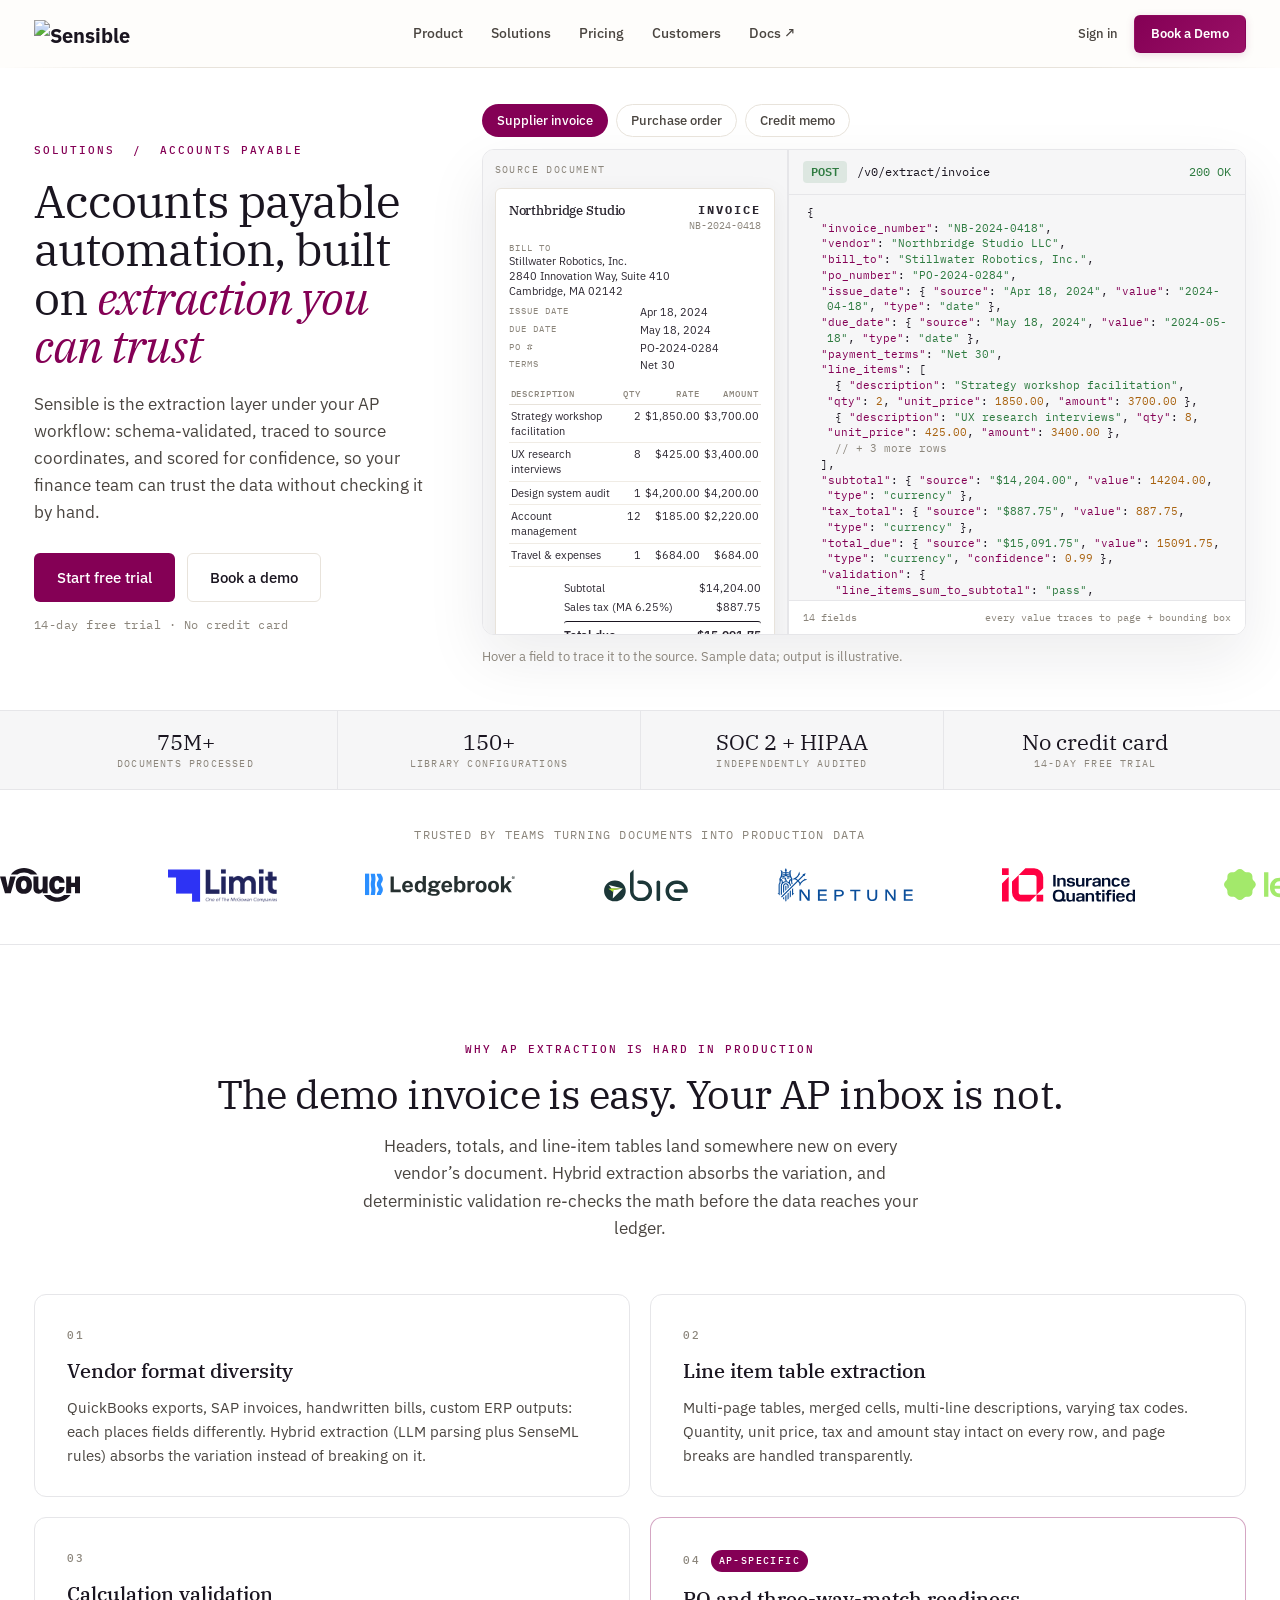
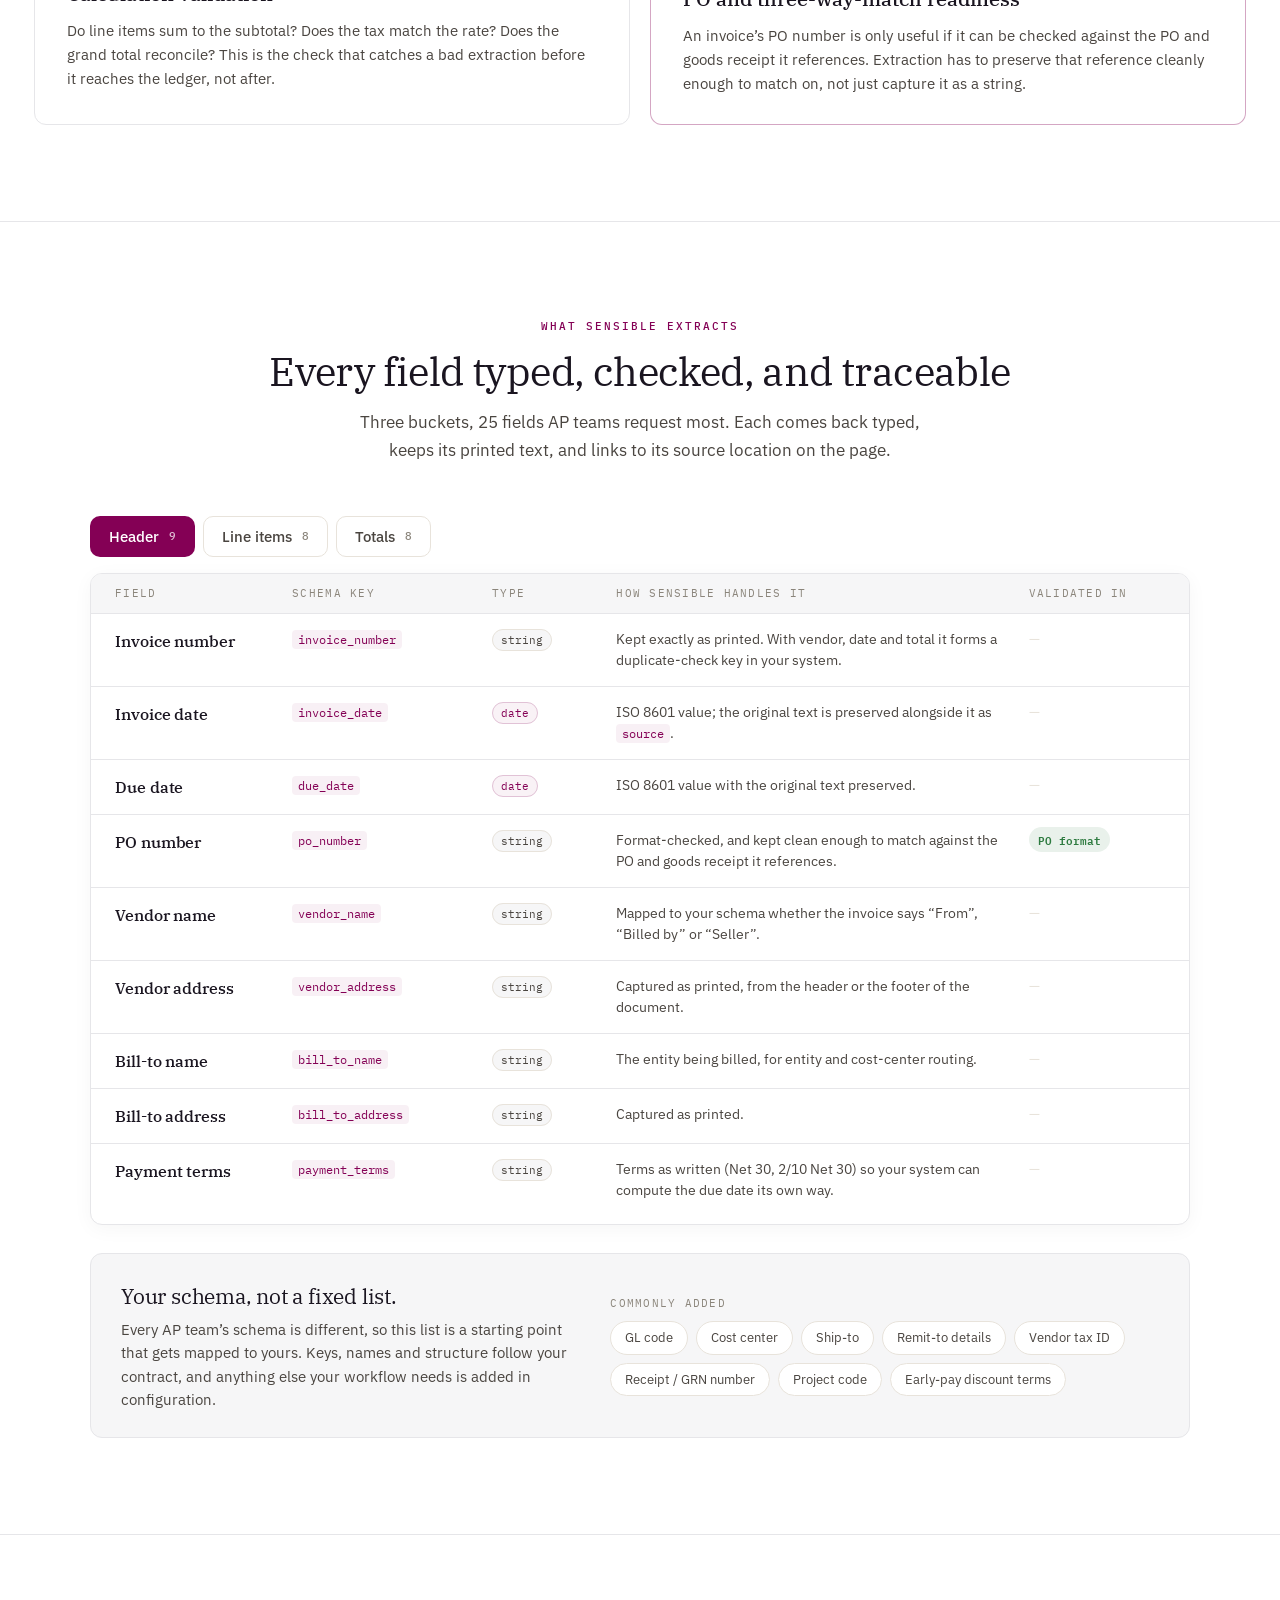
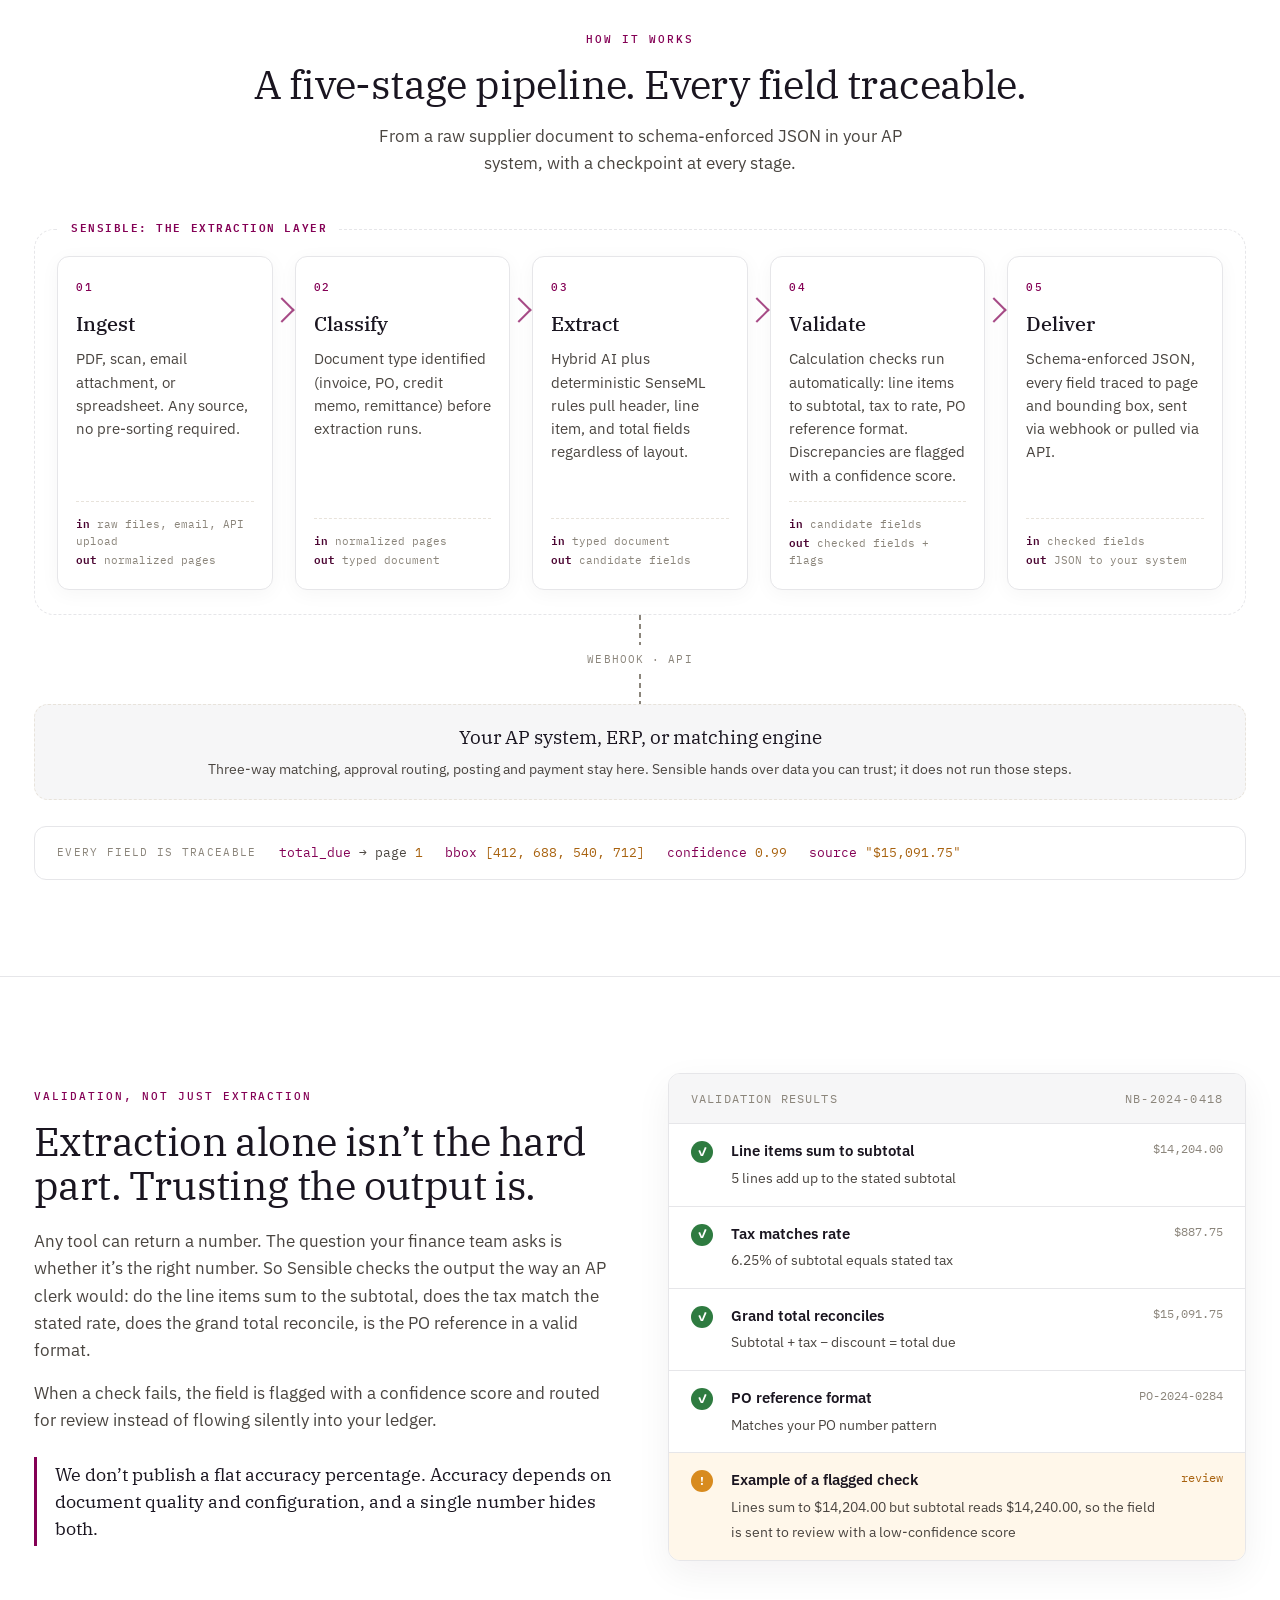
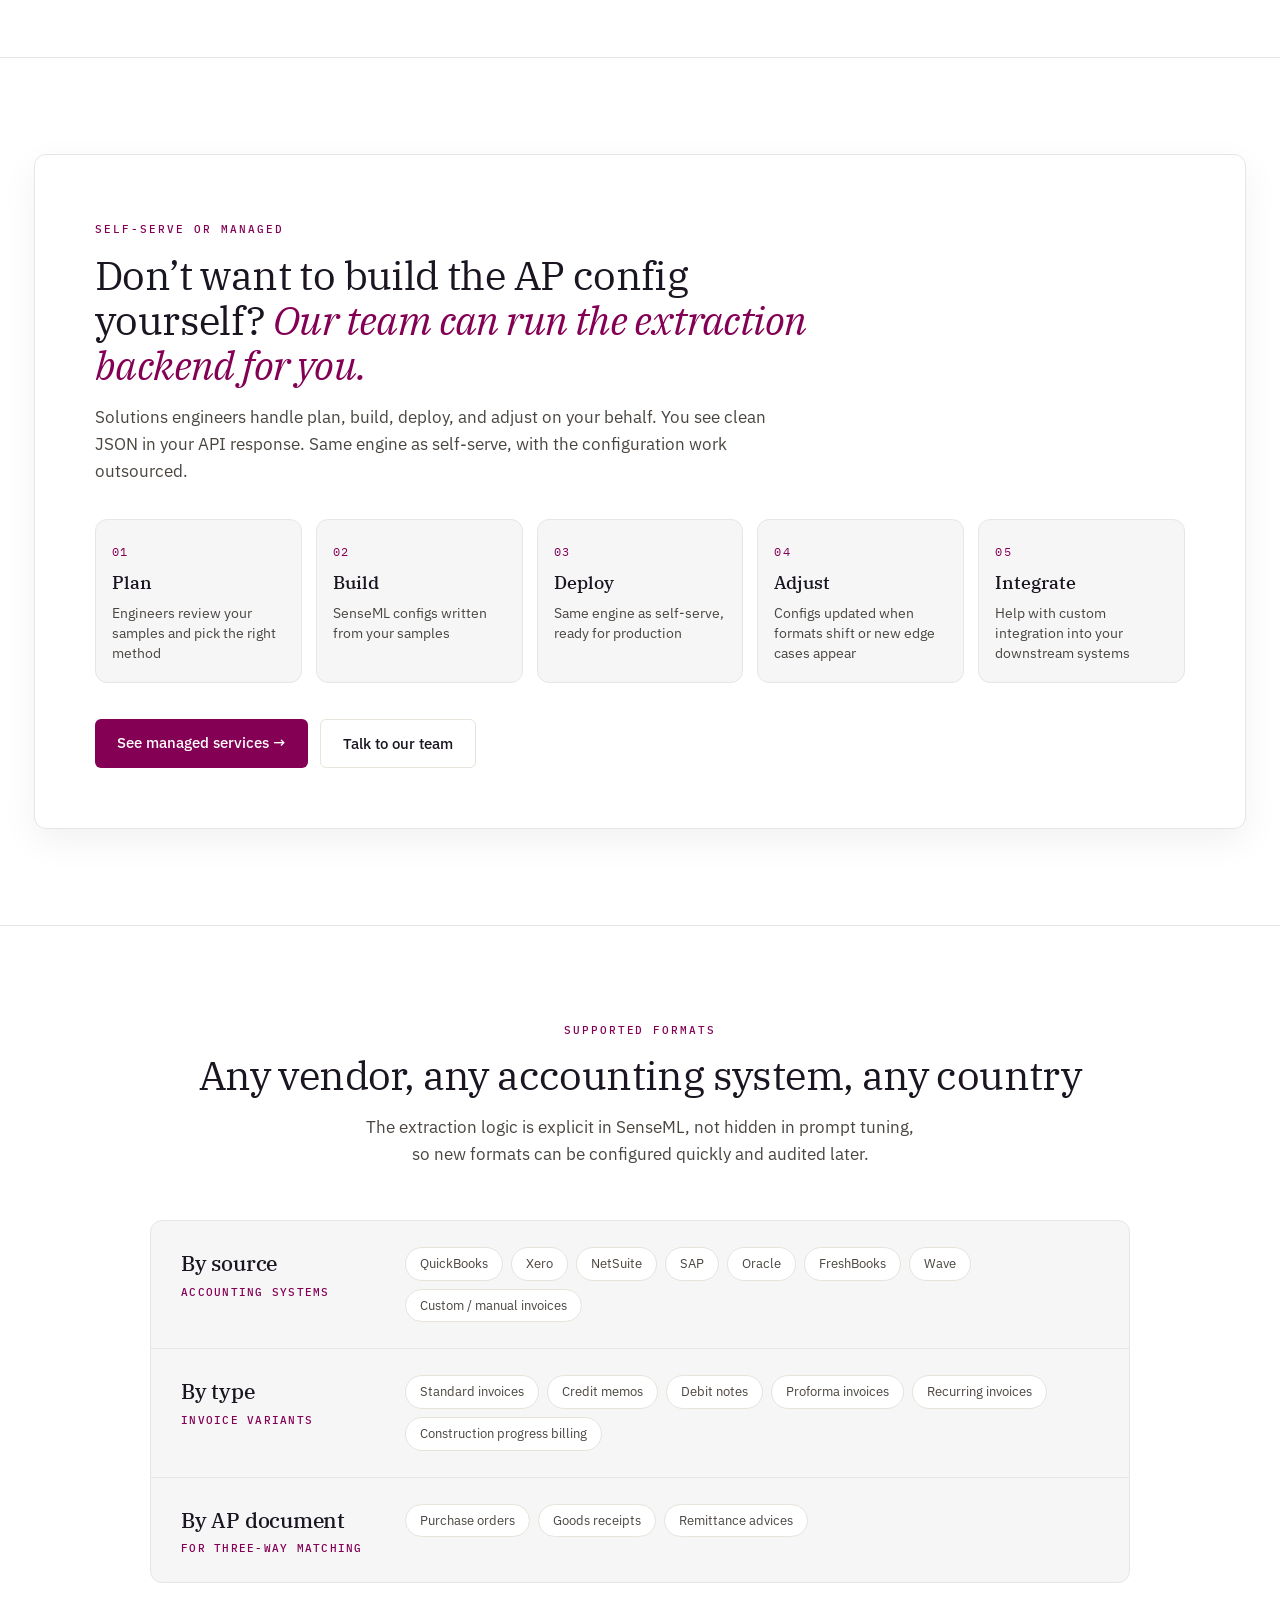
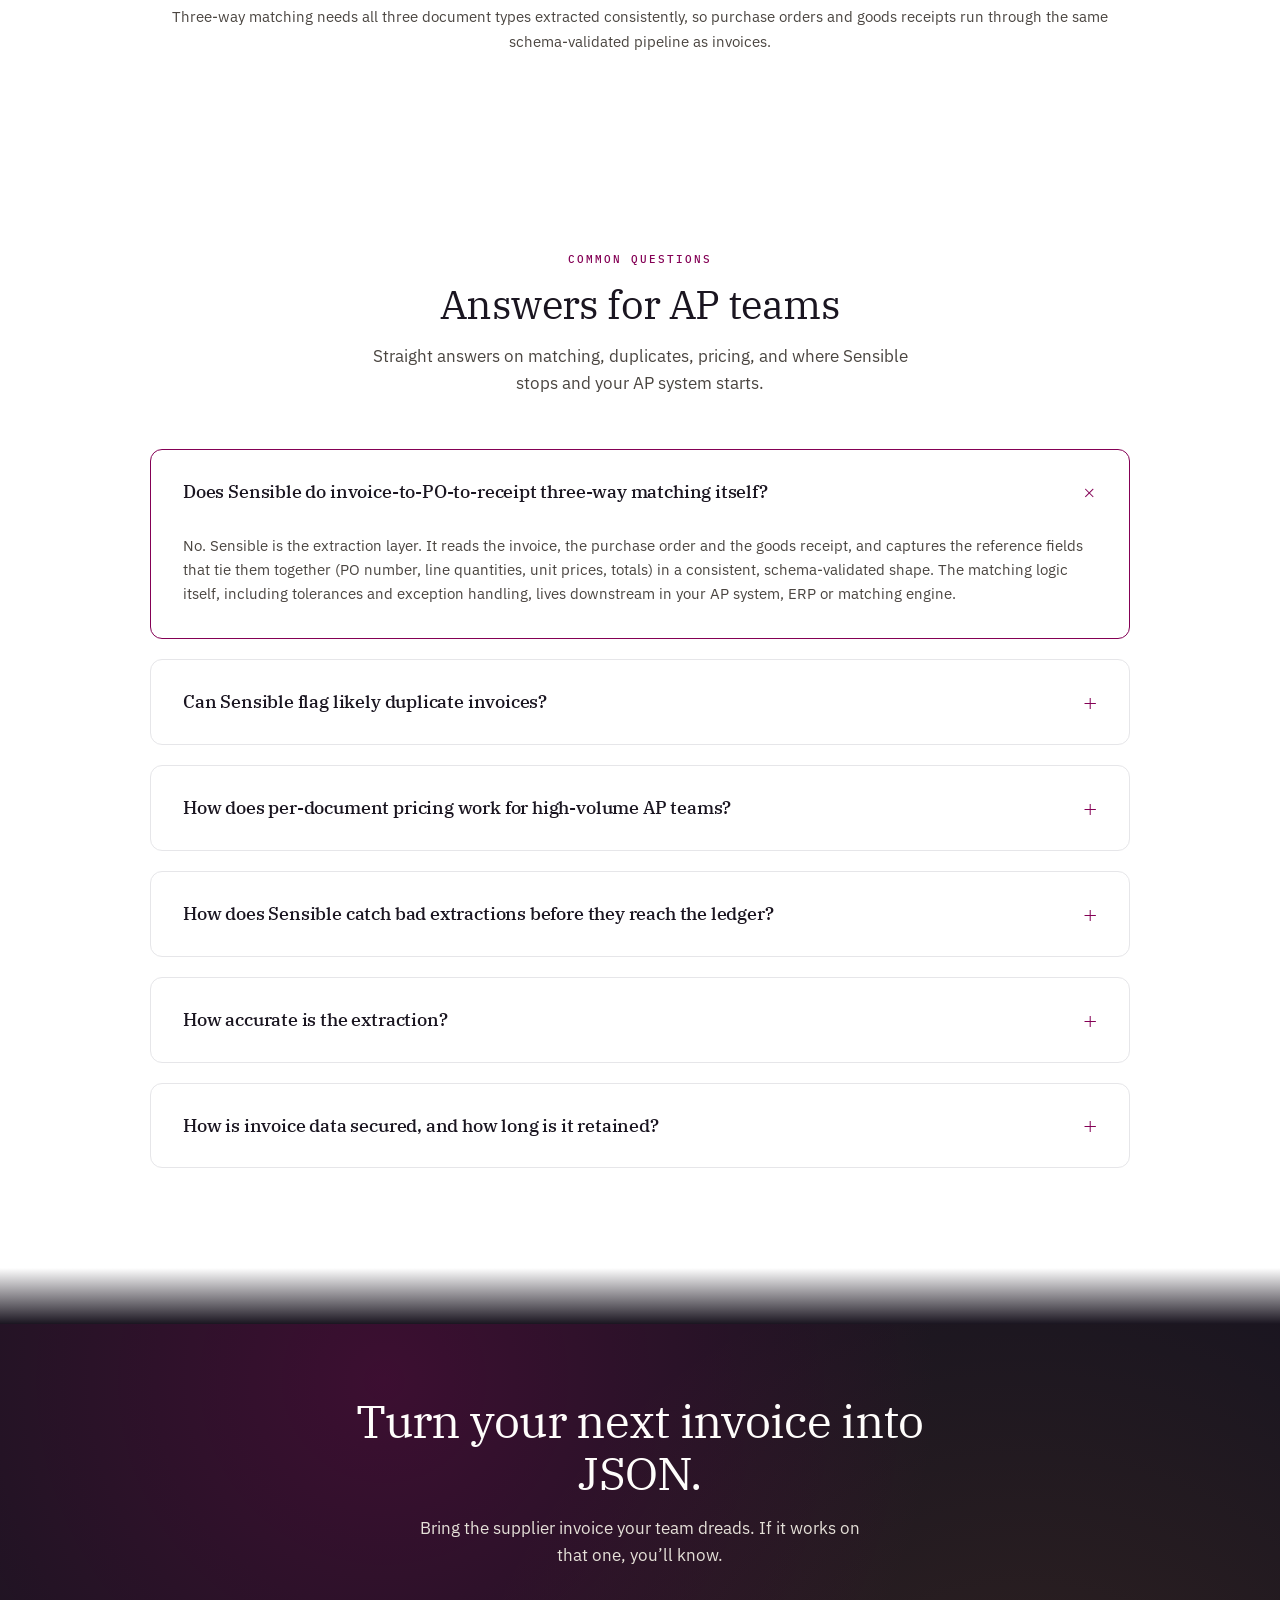
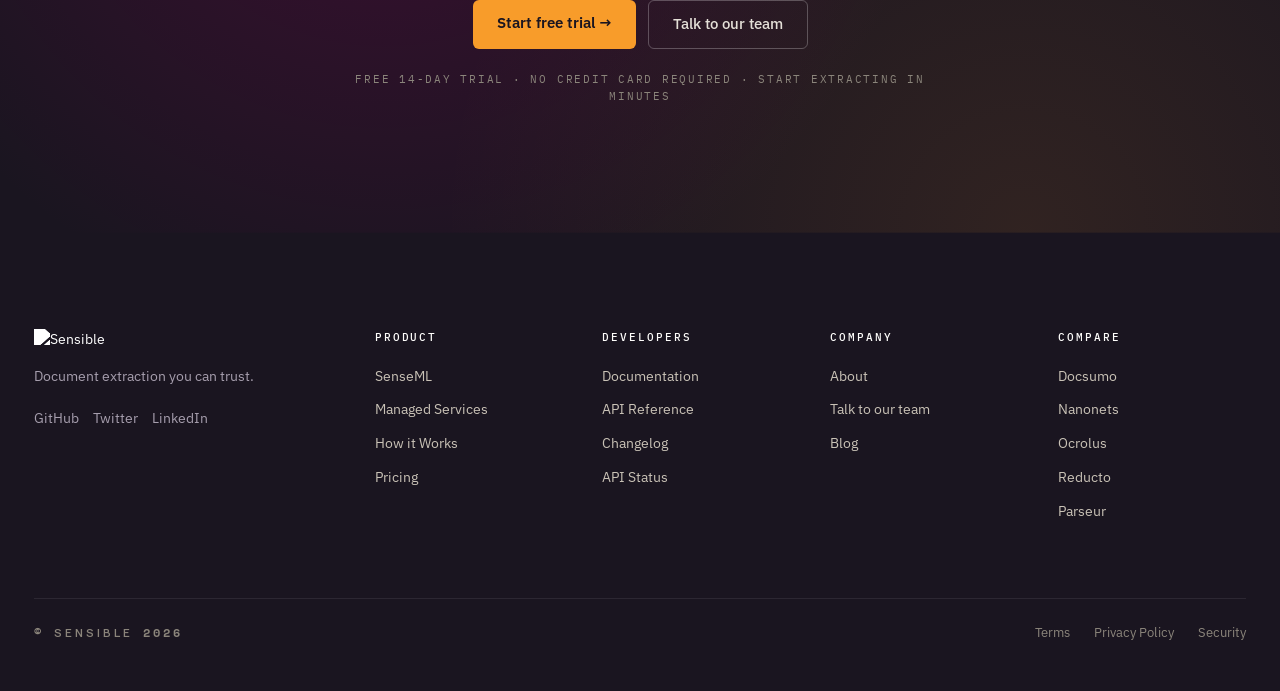
==== commit 43863113: "AP page: remove all beige; white sections with neutral grey inset panels Co-Authored-By: Claude Sonn" ====
--- a/accounts-payable.html
+++ b/accounts-payable.html
@@ -990,6 +990,26 @@
     .pipe-scope { background: rgba(255,255,255,.7); border-color: rgba(132,0,85,.3); }
     .hard-card.ap { border-color: rgba(132,0,85,.35); }
     .ap-hero { border-bottom: none; }
+
+
+    /* no beige: white sections, neutral (non-warm) grey only for inset panels */
+    :root { --bg-stone-subtle: #FFFFFF; --warm-alt: #FFFFFF; --neutral-soft: #F6F6F7; --neutral-line: #E6E6E9; }
+    body, .ap-hero, .demo-sec { background: #fff; }
+    .sec.stone, .sec.white, .faq-section { background: #fff !important; }
+    .sec.stone, .sec.white { border-top: 1px solid var(--neutral-line); }
+    .demo-doc-col, .json-body, .api-bar, .ft-head, .val-head, .field-card, .fmt-list, .ft-schema, .m-step, .pipe-down, .ft-row:not(.ft-head):hover { background: var(--neutral-soft); }
+    .demo-doc-col, .demo-json-col, .api-bar, .json-foot, .ft-table, .val-card, .fmt-list, .field-card, .ft-schema, .m-step, .hard-card, .pipe-scope, .pipe-stage, .pl-stage, .trace-strip, .managed, .demo-frame, .faq-accordion, .ft-row, .fmt-row, .val-row, .val-head, .ft-head { border-color: var(--neutral-line); }
+    .pipe-scope-label { background: #fff; }
+    .hard-card.ap { border-color: rgba(132,0,85,.35); }
+    .ft-t { background: var(--neutral-soft); }
+    .val-row.flag { background: #FFF7EA; }
+    .faq-accordion { background: #fff; }
+    .marquee-section { background-image: none; background-color: #fff; }
+
+
+    .d12-ribbon { background-color: var(--neutral-soft); border-top: 1px solid var(--neutral-line); border-bottom: 1px solid var(--neutral-line); }
+    .d12-proof-cell { border-left-color: var(--neutral-line); }
+    @media (max-width: 767px) { .d12-proof-cell:nth-child(n+3) { border-top-color: var(--neutral-line); } }
 
     /* ---------- responsive ---------- */
     @media (max-width: 1100px) {
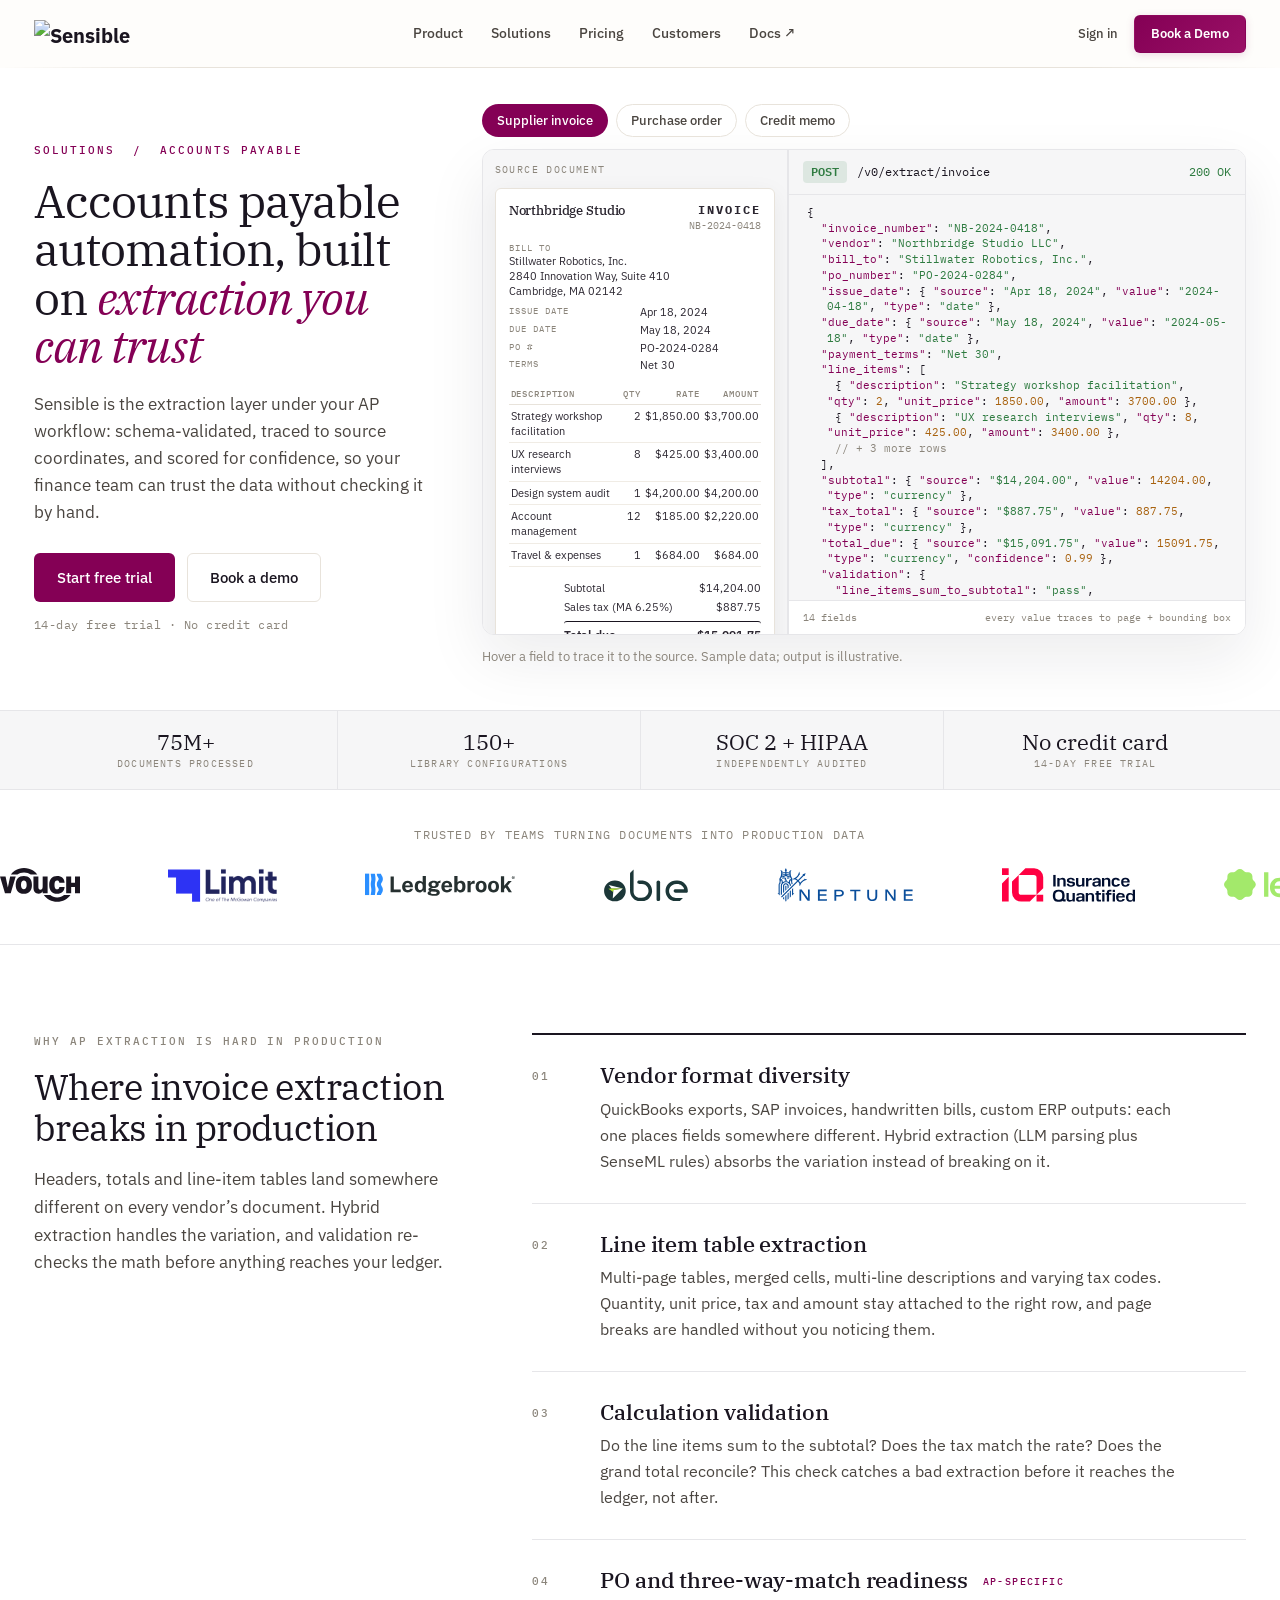
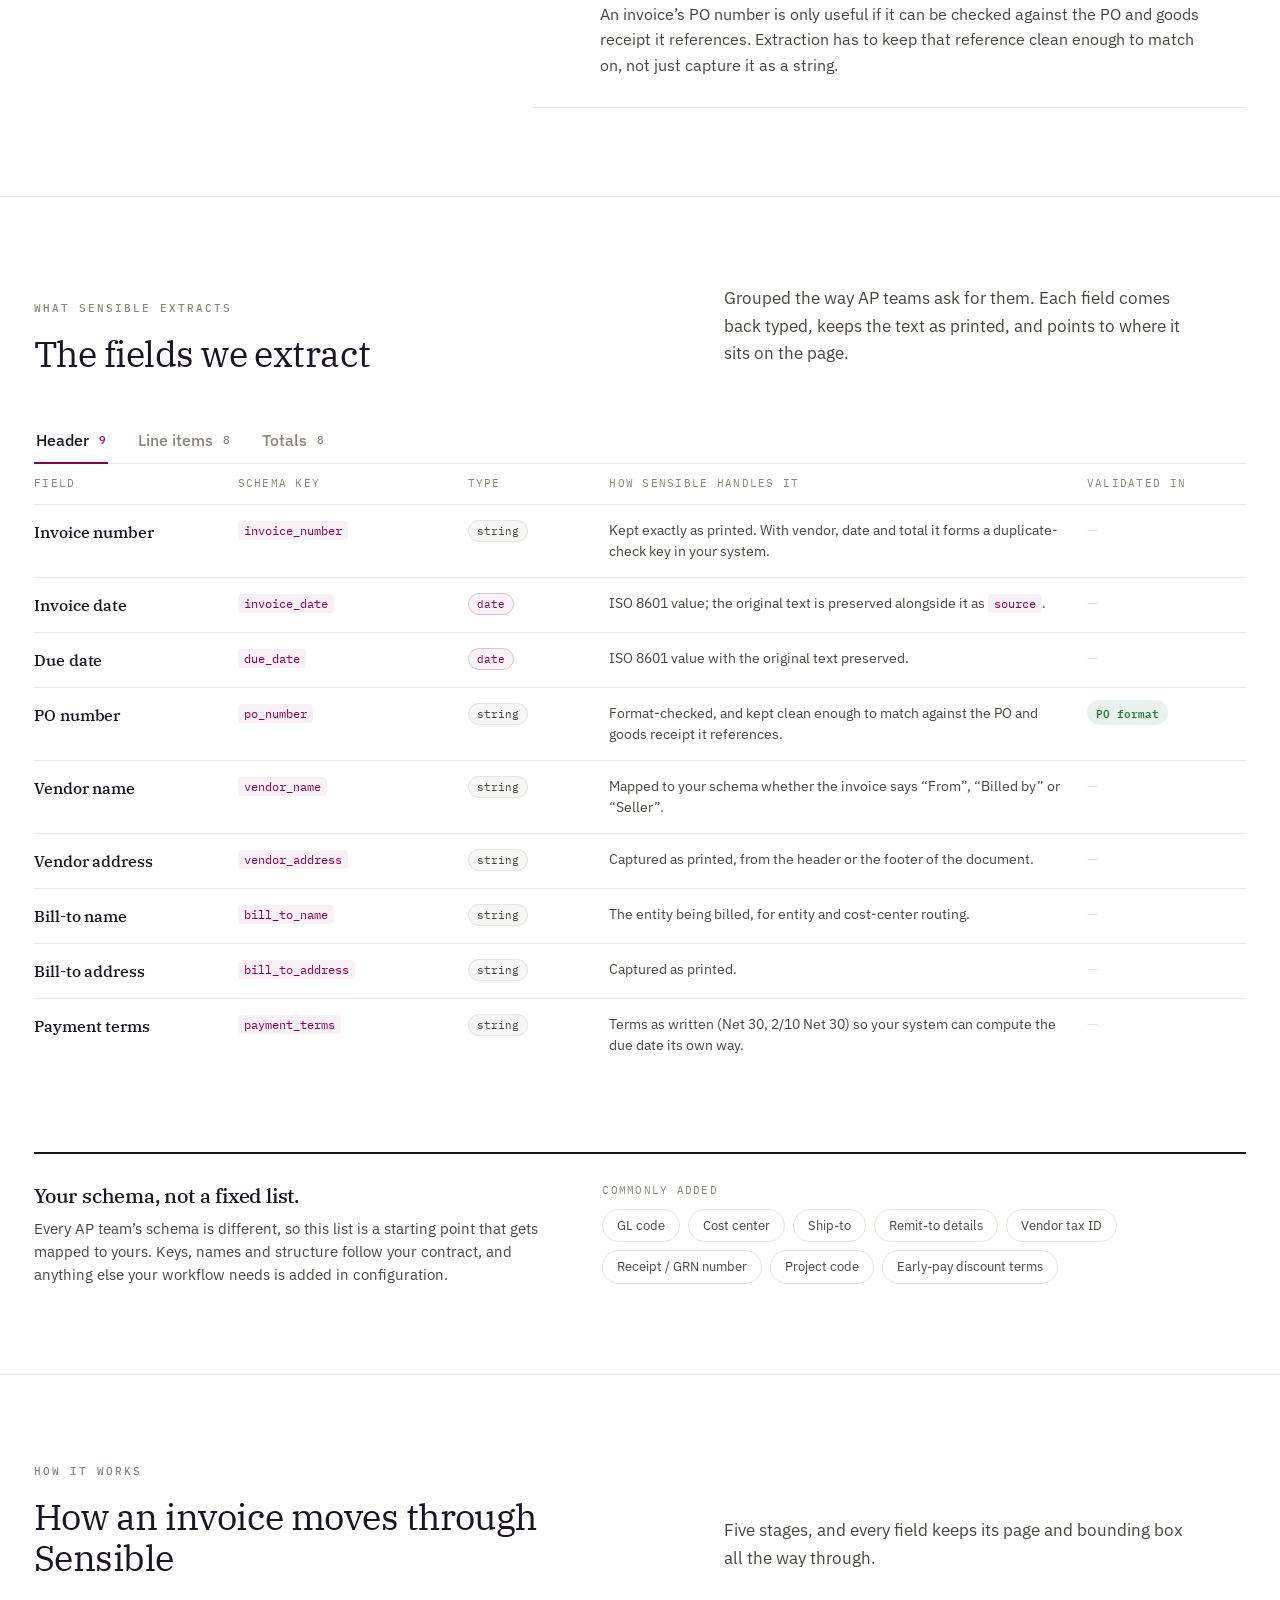
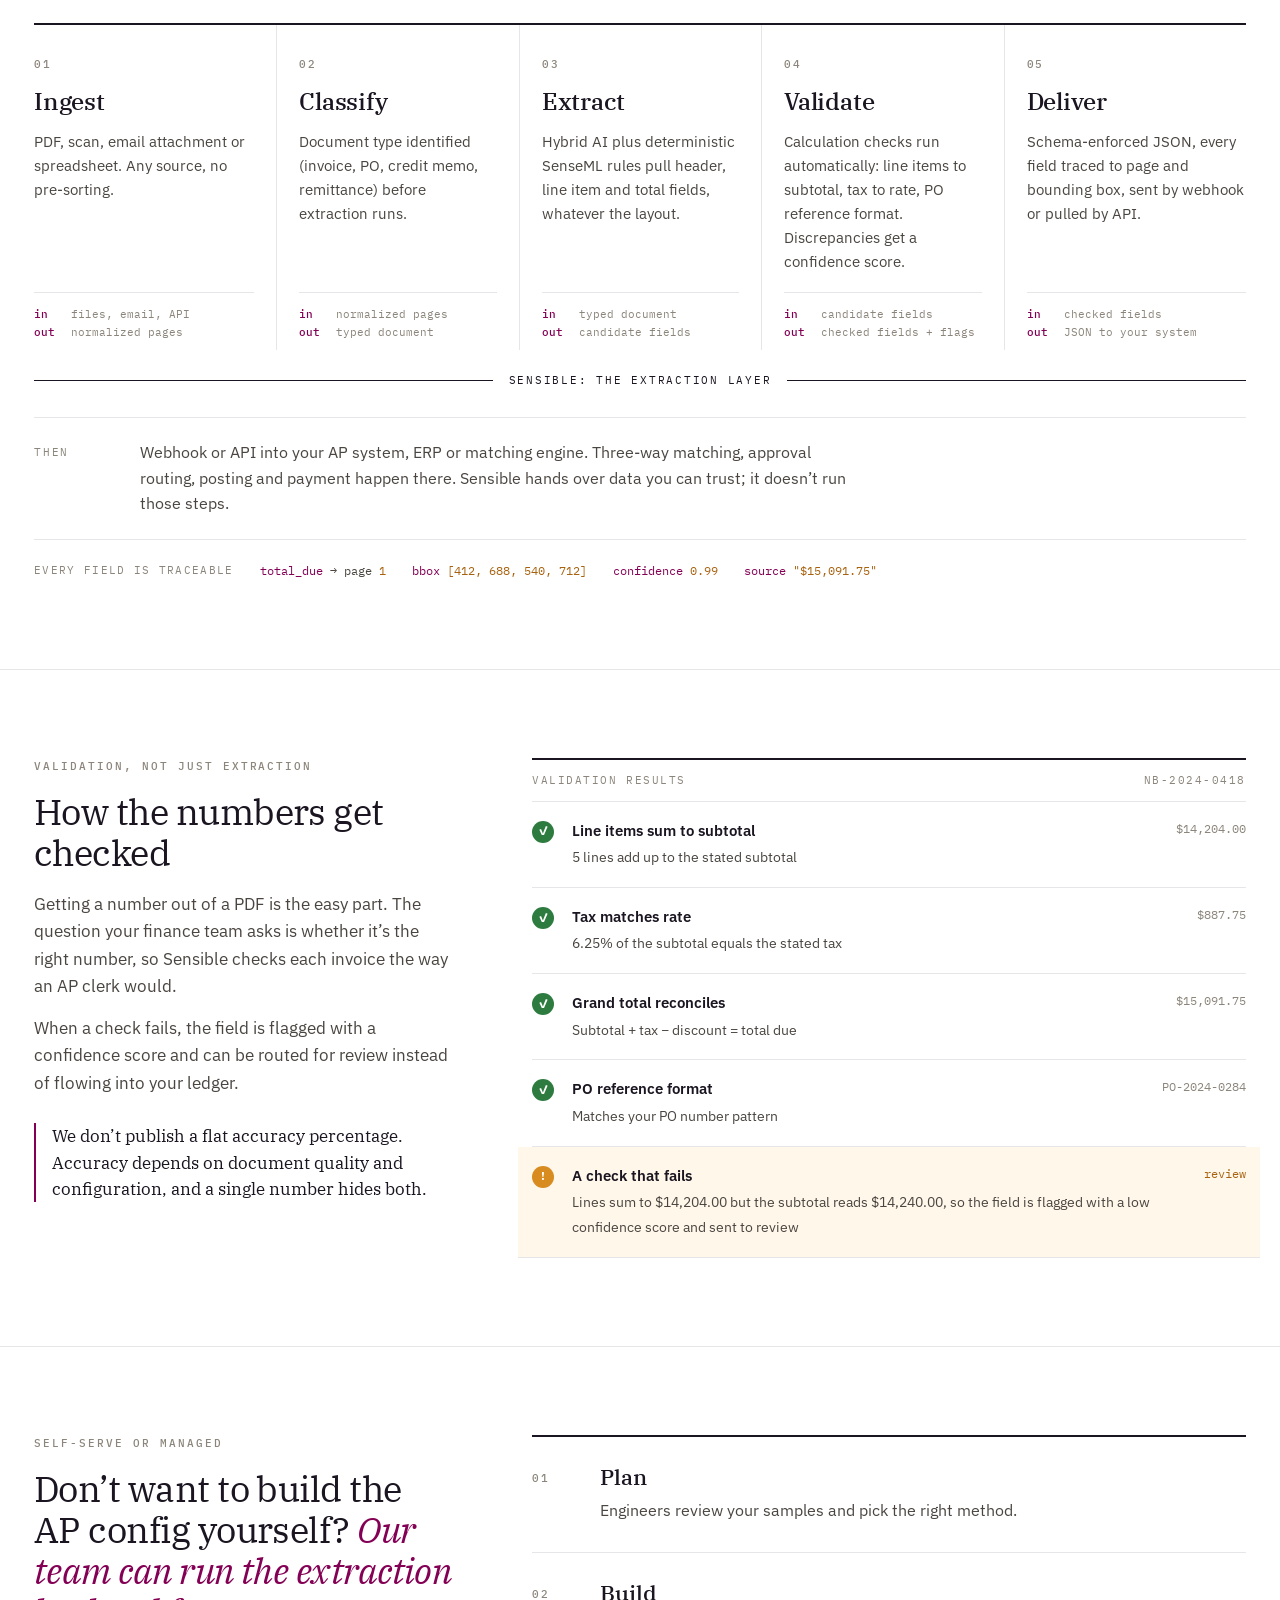
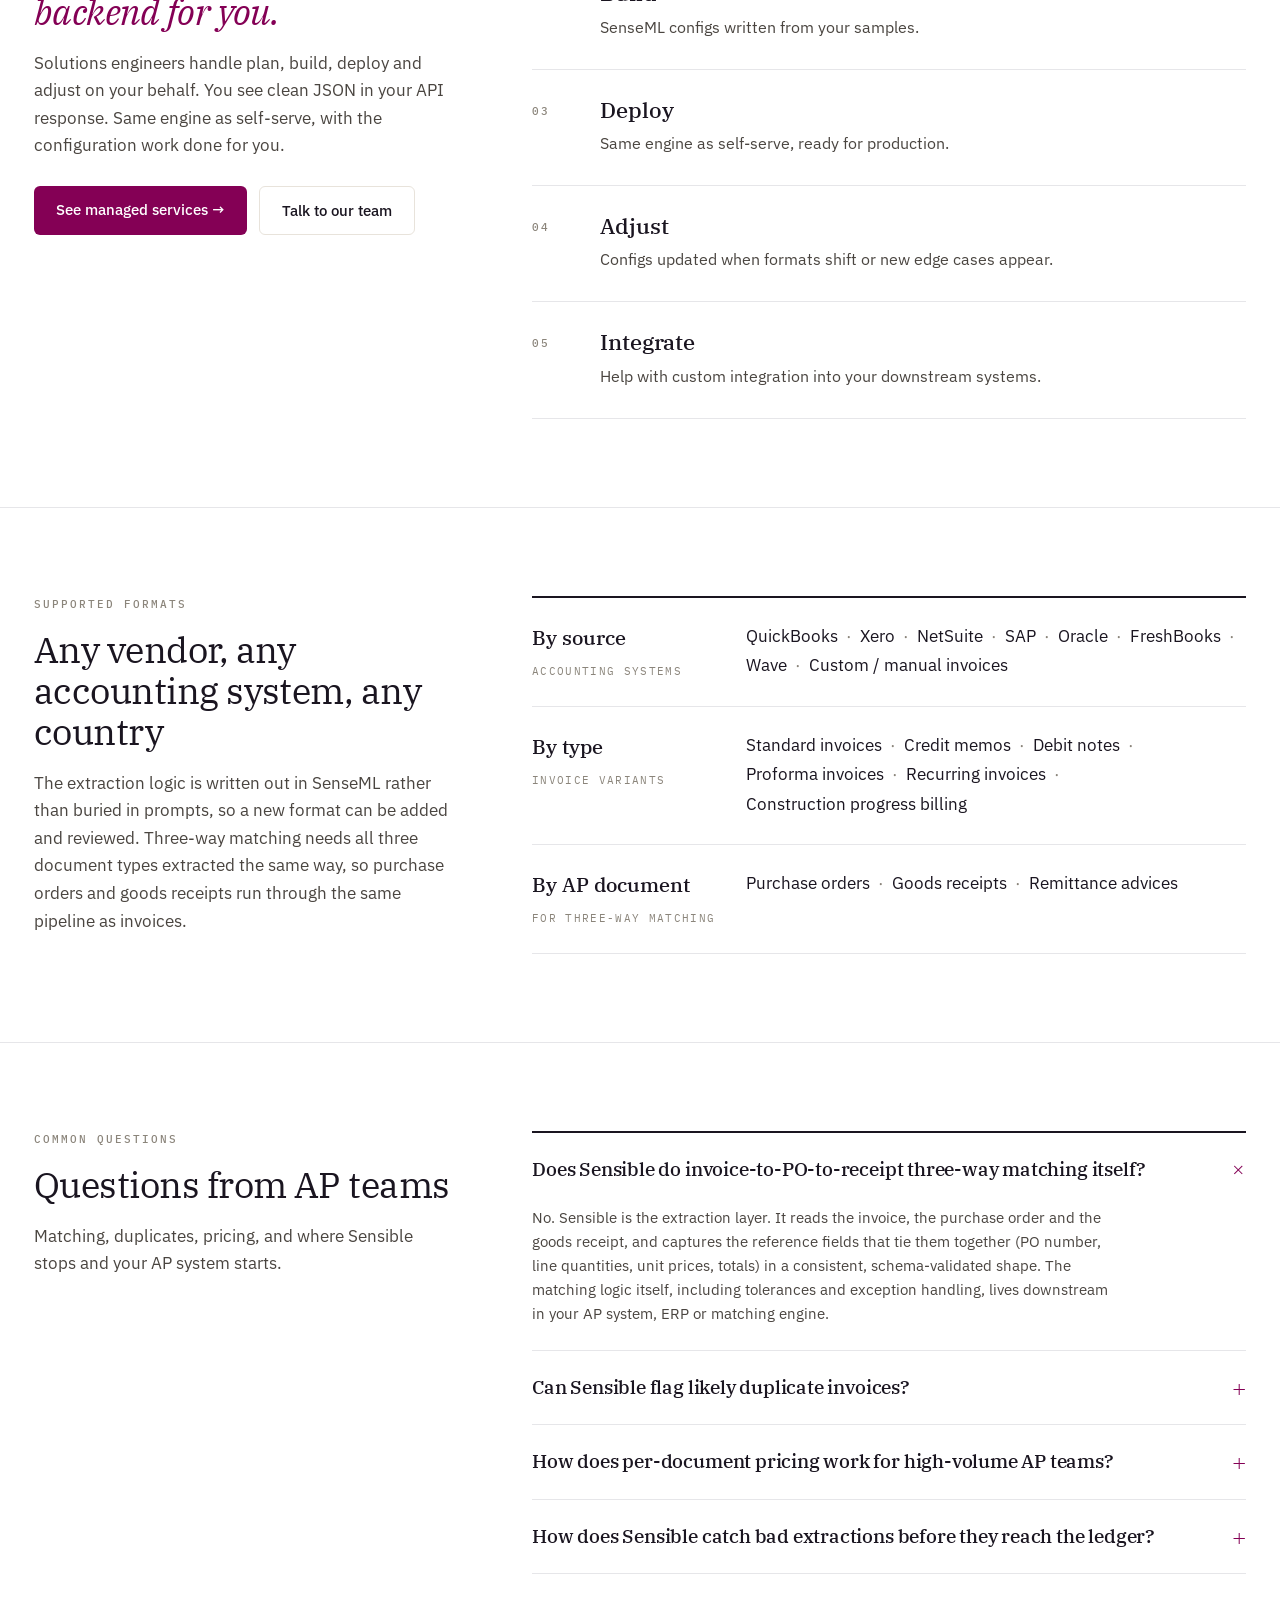
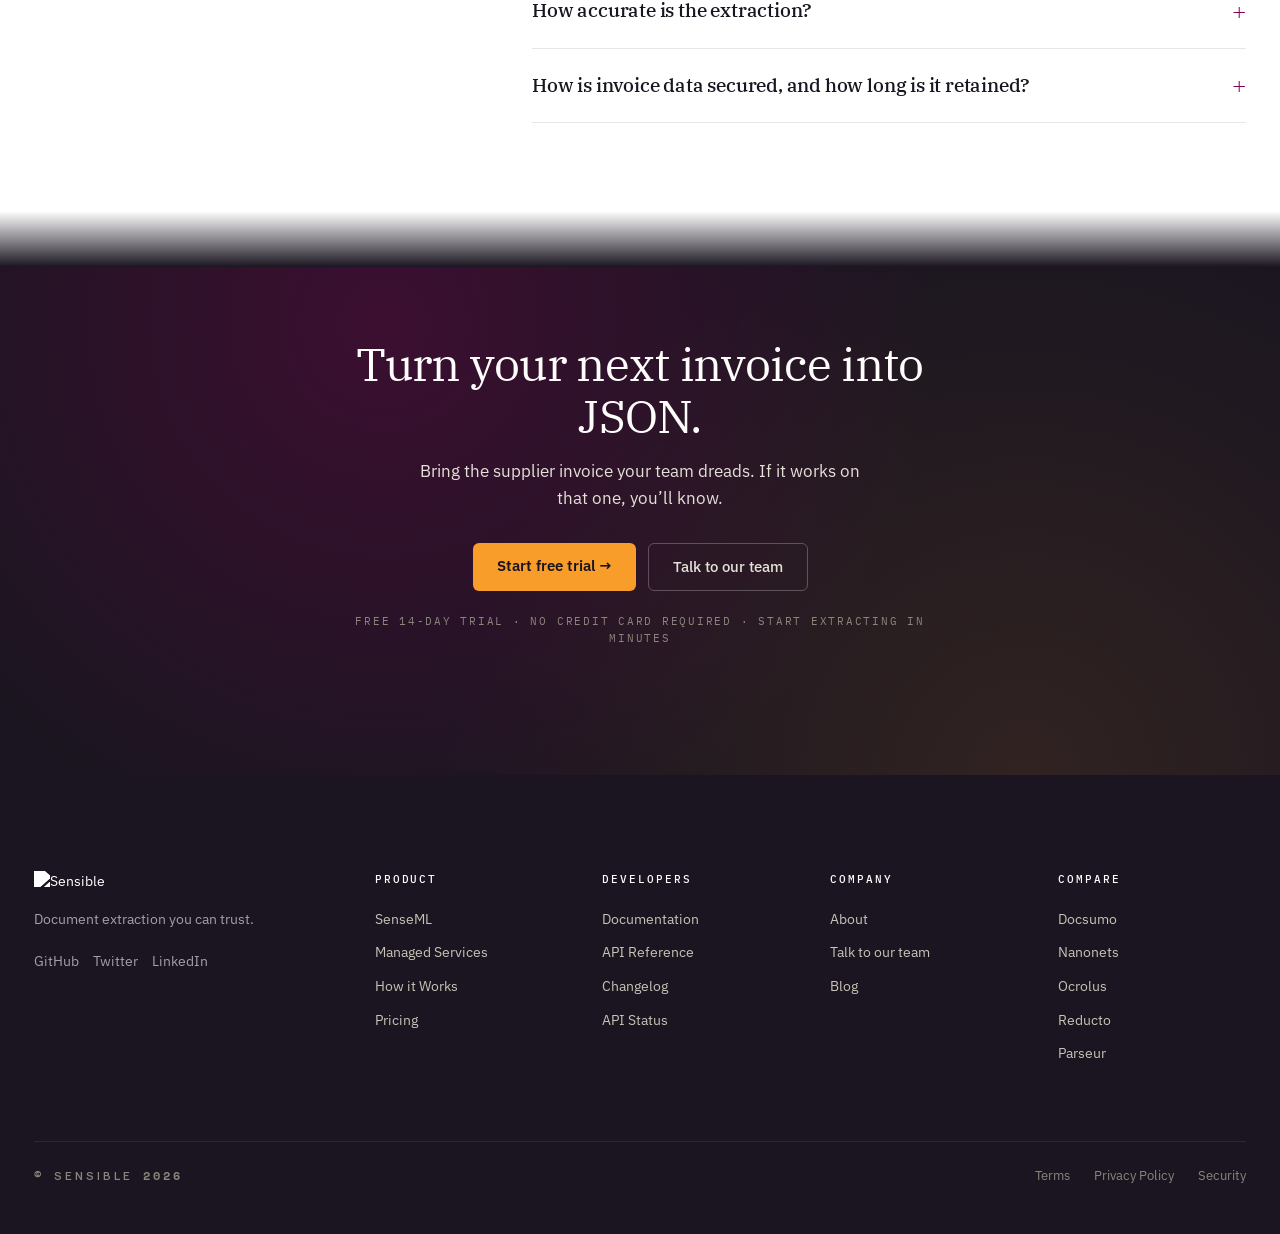
==== commit 9f95860c: "AP page: editorial layout pass (split sections, ruled lists, flat pipeline rail), plainer copy Co-Au" ====
--- a/accounts-payable.html
+++ b/accounts-payable.html
@@ -1010,6 +1010,103 @@
     .d12-ribbon { background-color: var(--neutral-soft); border-top: 1px solid var(--neutral-line); border-bottom: 1px solid var(--neutral-line); }
     .d12-proof-cell { border-left-color: var(--neutral-line); }
     @media (max-width: 767px) { .d12-proof-cell:nth-child(n+3) { border-top-color: var(--neutral-line); } }
+
+
+    /* ============ EDITORIAL LAYOUTS: split sections, ruled lists, flat rail (replaces card grids) ============ */
+    .sec { padding: 88px 0; }
+    .sp-kicker { display: block; font-family: var(--font-mono); font-size: .6875rem; font-weight: 500; letter-spacing: .18em; text-transform: uppercase; color: var(--text-muted); margin-bottom: 16px; }
+    .sp-h2 { font-family: var(--font-serif); font-size: 2.25rem; line-height: 1.14; letter-spacing: -.015em; font-weight: 400; color: var(--text-dark); margin: 0 0 18px; text-align: left; }
+    .sp-h2 em { font-style: italic; color: var(--brand-magenta); }
+    .sp-lede { font-size: 1.0625rem; line-height: 1.62; color: var(--text-body); max-width: 46ch; margin: 0; }
+    .sp-lede-2 { margin-top: 14px; }
+    .sp-split { display: grid; grid-template-columns: minmax(0, .82fr) minmax(0, 1.4fr); gap: 80px; align-items: start; }
+    .sp-split-head { position: sticky; top: 96px; }
+    .head-row { display: grid; grid-template-columns: minmax(0, 1.2fr) minmax(0, 1fr); gap: 64px; align-items: end; margin-bottom: 44px; }
+    .head-row .sp-h2 { margin-bottom: 0; }
+    .head-row .sp-lede { padding-bottom: 6px; }
+
+    /* ruled list (real site's editorial 2px dark top rule + hairlines) */
+    .rl-list { border-top: 2px solid var(--text-dark); }
+    .rl-item { display: grid; grid-template-columns: 52px minmax(0, 1fr); gap: 16px; padding: 26px 0 28px; border-bottom: 1px solid var(--neutral-line); }
+    .rl-num { font-family: var(--font-mono); font-size: .6875rem; font-weight: 500; letter-spacing: .16em; color: var(--text-muted); padding-top: 7px; }
+    .rl-item h3 { font-family: var(--font-serif); font-size: 1.375rem; font-weight: 500; letter-spacing: -.005em; line-height: 1.25; color: var(--text-dark); margin: 0 0 8px; }
+    .rl-item p { font-size: 1rem; line-height: 1.62; color: var(--text-body); margin: 0; max-width: 60ch; }
+    .rl-tag { font-family: var(--font-mono); font-size: .625rem; font-weight: 500; letter-spacing: .14em; text-transform: uppercase; color: var(--brand-magenta); margin-left: 10px; vertical-align: middle; }
+
+    /* pipeline rail */
+    .rail { display: grid; grid-template-columns: repeat(5, 1fr); border-top: 2px solid var(--text-dark); }
+    .rail-cell { padding: 24px 22px 8px; border-left: 1px solid var(--neutral-line); display: flex; flex-direction: column; }
+    .rail-cell:first-child { border-left: none; padding-left: 0; }
+    .rail-cell:last-child { padding-right: 0; }
+    .rail-cell h3 { font-family: var(--font-serif); font-size: 1.5rem; font-weight: 500; letter-spacing: -.01em; margin: 10px 0 10px; color: var(--text-dark); }
+    .rail-cell p { font-size: .9375rem; line-height: 1.6; color: var(--text-body); margin: 0 0 18px; flex: 1; }
+    .rail-io { font-family: var(--font-mono); font-size: .6875rem; line-height: 1.7; color: var(--text-muted); padding-top: 12px; border-top: 1px solid var(--neutral-line); }
+    .rail-io b { color: var(--brand-magenta); font-weight: 500; display: inline-block; width: 30px; }
+    .rail-scope { display: flex; align-items: center; gap: 16px; margin-top: 22px; }
+    .rail-scope .bar { height: 1px; flex: 1; background: var(--text-dark); position: relative; }
+    .rail-scope .lbl { font-family: var(--font-mono); font-size: .6875rem; letter-spacing: .16em; text-transform: uppercase; color: var(--text-dark); }
+    .handoff { display: grid; grid-template-columns: 90px minmax(0, 1fr); gap: 16px; margin-top: 28px; padding: 22px 0; border-top: 1px solid var(--neutral-line); border-bottom: 1px solid var(--neutral-line); }
+    .handoff .hk { font-family: var(--font-mono); font-size: .6875rem; letter-spacing: .16em; text-transform: uppercase; color: var(--text-muted); padding-top: 4px; }
+    .handoff p { margin: 0; font-size: 1rem; line-height: 1.6; color: var(--text-body); max-width: 72ch; }
+    .trace-line { display: flex; flex-wrap: wrap; gap: 6px 26px; padding-top: 22px; font-family: var(--font-mono); font-size: .75rem; color: var(--text-body); }
+    .trace-line .tl { color: var(--text-muted); text-transform: uppercase; letter-spacing: .12em; font-size: .6875rem; }
+    .trace-line .k { color: var(--brand-magenta); } .trace-line .v { color: #A8620F; }
+
+    /* validation: flat list, no card */
+    .val-plain { border-top: 2px solid var(--text-dark); }
+    .val-plain-head { display: flex; justify-content: space-between; padding: 12px 0; font-family: var(--font-mono); font-size: .6875rem; letter-spacing: .14em; text-transform: uppercase; color: var(--text-muted); border-bottom: 1px solid var(--neutral-line); }
+    .val-plain .val-row { padding: 18px 0; background: none; border-bottom: 1px solid var(--neutral-line); }
+    .val-plain .val-row.flag { background: #FFF7EA; padding: 18px 14px; margin: 0 -14px; }
+    .val-note { margin: 26px 0 0; padding-left: 16px; border-left: 2px solid var(--brand-magenta); font-family: var(--font-serif); font-size: 1.0625rem; line-height: 1.55; color: var(--text-dark); max-width: 44ch; }
+
+    /* managed */
+    .mg-actions { margin-top: 26px; }
+
+    /* formats: definition rows */
+    .dl-list { border-top: 2px solid var(--text-dark); }
+    .dl-row { display: grid; grid-template-columns: 190px minmax(0, 1fr); gap: 24px; padding: 24px 0; border-bottom: 1px solid var(--neutral-line); }
+    .dl-k h3 { font-family: var(--font-serif); font-weight: 500; font-size: 1.25rem; margin: 0 0 4px; color: var(--text-dark); }
+    .dl-k span { font-family: var(--font-mono); font-size: .6875rem; letter-spacing: .12em; text-transform: uppercase; color: var(--text-muted); }
+    .dl-v { margin: 0; font-size: 1.0625rem; line-height: 1.75; color: var(--text-dark); }
+    .dl-v span { white-space: nowrap; }
+    .dl-v i { font-style: normal; color: var(--text-muted); margin: 0 4px; }
+
+    /* faq: plain hairline list */
+    .faq-plain { border-top: 2px solid var(--text-dark); }
+    .faq-plain .faq-accordion { background: none; border: 0; border-bottom: 1px solid var(--neutral-line); border-radius: 0; }
+    .faq-plain .faq-accordion[open] { background: none; border-color: var(--neutral-line); }
+    .faq-plain .faq-summary { padding: 22px 0; font-size: 1.1875rem; }
+    .faq-plain .faq-content { padding: 0 0 24px; max-width: 64ch; }
+
+    /* fields: underline tabs + open table */
+    .ft-wrap { max-width: none; }
+    .ft-tabs { gap: 28px; margin-bottom: 0; border-bottom: 1px solid var(--neutral-line); }
+    .ft-tab { background: none; border: 0; border-bottom: 2px solid transparent; border-radius: 0; padding: 12px 2px; margin-bottom: -1px; box-shadow: none; color: var(--text-muted); font-size: 1rem; }
+    .ft-tab:hover { border-color: transparent; color: var(--text-dark); }
+    .ft-tab[aria-selected="true"] { background: none; color: var(--text-dark); border-bottom-color: var(--brand-magenta); box-shadow: none; }
+    .ft-tab[aria-selected="true"] span { color: var(--brand-magenta); }
+    .ft-table { border: 0; border-radius: 0; box-shadow: none; background: none; border-top: 0; }
+    .ft-head { background: none; padding-left: 0; padding-right: 0; }
+    .ft-row { padding-left: 0; padding-right: 0; }
+    .ft-row:not(.ft-head):hover { background: none; }
+    .ft-schema { max-width: none; margin-top: 36px; padding: 26px 0 0; border: 0; border-top: 2px solid var(--text-dark); border-radius: 0; background: none; }
+    .ft-schema-copy b { font-weight: 500; font-size: 1.25rem; }
+
+    @media (max-width: 991px) {
+      .sp-split { grid-template-columns: 1fr; gap: 36px; }
+      .sp-split-head { position: static; }
+      .head-row { grid-template-columns: 1fr; gap: 16px; }
+      .rail { grid-template-columns: 1fr 1fr; }
+      .rail-cell { padding: 22px 18px 8px 0; border-left: 0; border-bottom: 1px solid var(--neutral-line); }
+      .rail-cell:first-child { padding-left: 0; }
+    }
+    @media (max-width: 767px) {
+      .sp-h2 { font-size: 1.75rem; }
+      .rail { grid-template-columns: 1fr; }
+      .rl-item { grid-template-columns: 38px minmax(0, 1fr); gap: 10px; }
+      .dl-row { grid-template-columns: 1fr; gap: 8px; }
+      .handoff { grid-template-columns: 1fr; gap: 6px; }
+    }
 
     /* ---------- responsive ---------- */
     @media (max-width: 1100px) {
@@ -1341,20 +1438,16 @@
   
 
 
+
   <!-- 4. WHY HARD -->
-  <section class="sec stone" id="why-hard">
-    <div class="container">
-      <div class="sec-head">
-        <span class="sec-eyebrow">Why AP extraction is hard in production</span>
-        <h2 class="sec-h2">The demo invoice is easy. Your AP inbox is not.</h2>
-        <p class="sec-desc">Headers, totals, and line-item tables land somewhere new on every vendor&rsquo;s document. Hybrid extraction absorbs the variation, and deterministic validation re-checks the math before the data reaches your ledger.</p>
-      </div>
-      <div class="hard-grid">
-        <article class="hard-card"><div class="hard-num">01</div><h3>Vendor format diversity</h3><p>QuickBooks exports, SAP invoices, handwritten bills, custom ERP outputs: each places fields differently. Hybrid extraction (LLM parsing plus SenseML rules) absorbs the variation instead of breaking on it.</p></article>
-        <article class="hard-card"><div class="hard-num">02</div><h3>Line item table extraction</h3><p>Multi-page tables, merged cells, multi-line descriptions, varying tax codes. Quantity, unit price, tax and amount stay intact on every row, and page breaks are handled transparently.</p></article>
-        <article class="hard-card"><div class="hard-num">03</div><h3>Calculation validation</h3><p>Do line items sum to the subtotal? Does the tax match the rate? Does the grand total reconcile? This is the check that catches a bad extraction before it reaches the ledger, not after.</p></article>
-        <article class="hard-card ap"><div class="hard-num">04 <span class="hard-tag">AP-SPECIFIC</span></div><h3>PO and three-way-match readiness</h3><p>An invoice&rsquo;s PO number is only useful if it can be checked against the PO and goods receipt it references. Extraction has to preserve that reference cleanly enough to match on, not just capture it as a string.</p></article>
-      </div>
+  <section class="sec white" id="why-hard">
+    <div class="container sp-split">
+      <div class="sp-split-head">
+        <span class="sp-kicker">Why AP extraction is hard in production</span>
+        <h2 class="sp-h2">Where invoice extraction breaks in production</h2>
+        <p class="sp-lede">Headers, totals and line-item tables land somewhere different on every vendor&rsquo;s document. Hybrid extraction handles the variation, and validation re-checks the math before anything reaches your ledger.</p>
+      </div>
+      <div class="rl-list"><div class="rl-item"><span class="rl-num">01</span><div><h3>Vendor format diversity</h3><p>QuickBooks exports, SAP invoices, handwritten bills, custom ERP outputs: each one places fields somewhere different. Hybrid extraction (LLM parsing plus SenseML rules) absorbs the variation instead of breaking on it.</p></div></div><div class="rl-item"><span class="rl-num">02</span><div><h3>Line item table extraction</h3><p>Multi-page tables, merged cells, multi-line descriptions and varying tax codes. Quantity, unit price, tax and amount stay attached to the right row, and page breaks are handled without you noticing them.</p></div></div><div class="rl-item"><span class="rl-num">03</span><div><h3>Calculation validation</h3><p>Do the line items sum to the subtotal? Does the tax match the rate? Does the grand total reconcile? This check catches a bad extraction before it reaches the ledger, not after.</p></div></div><div class="rl-item"><span class="rl-num">04</span><div><h3>PO and three-way-match readiness <span class="rl-tag">AP-specific</span></h3><p>An invoice&rsquo;s PO number is only useful if it can be checked against the PO and goods receipt it references. Extraction has to keep that reference clean enough to match on, not just capture it as a string.</p></div></div></div>
     </div>
   </section>
 
@@ -1362,10 +1455,9 @@
   
   <section class="sec white" id="fields">
     <div class="container">
-      <div class="sec-head">
-        <span class="sec-eyebrow">What Sensible extracts</span>
-        <h2 class="sec-h2">Every field typed, checked, and traceable</h2>
-        <p class="sec-desc">Three buckets, 25 fields AP teams request most. Each comes back typed, keeps its printed text, and links to its source location on the page.</p>
+      <div class="head-row">
+        <div><span class="sp-kicker">What Sensible extracts</span><h2 class="sp-h2">The fields we extract</h2></div>
+        <p class="sp-lede">Grouped the way AP teams ask for them. Each field comes back typed, keeps the text as printed, and points to where it sits on the page.</p>
       </div>
       <div class="ft-wrap">
         <div class="ft-tabs" role="tablist" aria-label="Field groups"><button class="ft-tab" role="tab" aria-selected="true" data-ft="header">Header<span>9</span></button><button class="ft-tab" role="tab" aria-selected="false" data-ft="lines">Line items<span>8</span></button><button class="ft-tab" role="tab" aria-selected="false" data-ft="totals">Totals<span>8</span></button></div>
@@ -1382,104 +1474,76 @@
   </section>
 
   <!-- 6. PIPELINE -->
-  <section class="sec stone" id="how-it-works">
+  <section class="sec white" id="how-it-works">
     <div class="container">
-      <div class="sec-head">
-        <span class="sec-eyebrow">How it works</span>
-        <h2 class="sec-h2">A five-stage pipeline. Every field traceable.</h2>
-        <p class="sec-desc">From a raw supplier document to schema-enforced JSON in your AP system, with a checkpoint at every stage.</p>
-      </div>
-      <div class="pipe-scope">
-        <span class="pipe-scope-label">Sensible: the extraction layer</span>
-        <div class="pipe-grid">
-          <div class="pl-stage"><div class="pl-num">01</div><h3>Ingest</h3><p>PDF, scan, email attachment, or spreadsheet. Any source, no pre-sorting required.</p><div class="pl-io"><b>in</b> raw files, email, API upload<br><b>out</b> normalized pages</div></div>
-          <div class="pl-stage"><div class="pl-num">02</div><h3>Classify</h3><p>Document type identified (invoice, PO, credit memo, remittance) before extraction runs.</p><div class="pl-io"><b>in</b> normalized pages<br><b>out</b> typed document</div></div>
-          <div class="pl-stage"><div class="pl-num">03</div><h3>Extract</h3><p>Hybrid AI plus deterministic SenseML rules pull header, line item, and total fields regardless of layout.</p><div class="pl-io"><b>in</b> typed document<br><b>out</b> candidate fields</div></div>
-          <div class="pl-stage"><div class="pl-num">04</div><h3>Validate</h3><p>Calculation checks run automatically: line items to subtotal, tax to rate, PO reference format. Discrepancies are flagged with a confidence score.</p><div class="pl-io"><b>in</b> candidate fields<br><b>out</b> checked fields + flags</div></div>
-          <div class="pl-stage"><div class="pl-num">05</div><h3>Deliver</h3><p>Schema-enforced JSON, every field traced to page and bounding box, sent via webhook or pulled via API.</p><div class="pl-io"><b>in</b> checked fields<br><b>out</b> JSON to your system</div></div>
-        </div>
-      </div>
-      <div class="pipe-handoff"><div class="stem"></div><div class="lbl">webhook · API</div><div class="stem"></div></div>
-      <div class="pipe-down"><b>Your AP system, ERP, or matching engine</b><span>Three-way matching, approval routing, posting and payment stay here. Sensible hands over data you can trust; it does not run those steps.</span></div>
-      <div class="trace-strip"><span class="tl">Every field is traceable</span><span><span class="k">total_due</span> → page <span class="v">1</span></span><span><span class="k">bbox</span> <span class="v">[412, 688, 540, 712]</span></span><span><span class="k">confidence</span> <span class="v">0.99</span></span><span><span class="k">source</span> <span class="v">"$15,091.75"</span></span></div>
+      <div class="head-row">
+        <div><span class="sp-kicker">How it works</span><h2 class="sp-h2">How an invoice moves through Sensible</h2></div>
+        <p class="sp-lede">Five stages, and every field keeps its page and bounding box all the way through.</p>
+      </div>
+      <div class="rail"><div class="rail-cell"><span class="rl-num">01</span><h3>Ingest</h3><p>PDF, scan, email attachment or spreadsheet. Any source, no pre-sorting.</p><div class="rail-io"><b>in</b> files, email, API<br><b>out</b> normalized pages</div></div><div class="rail-cell"><span class="rl-num">02</span><h3>Classify</h3><p>Document type identified (invoice, PO, credit memo, remittance) before extraction runs.</p><div class="rail-io"><b>in</b> normalized pages<br><b>out</b> typed document</div></div><div class="rail-cell"><span class="rl-num">03</span><h3>Extract</h3><p>Hybrid AI plus deterministic SenseML rules pull header, line item and total fields, whatever the layout.</p><div class="rail-io"><b>in</b> typed document<br><b>out</b> candidate fields</div></div><div class="rail-cell"><span class="rl-num">04</span><h3>Validate</h3><p>Calculation checks run automatically: line items to subtotal, tax to rate, PO reference format. Discrepancies get a confidence score.</p><div class="rail-io"><b>in</b> candidate fields<br><b>out</b> checked fields + flags</div></div><div class="rail-cell"><span class="rl-num">05</span><h3>Deliver</h3><p>Schema-enforced JSON, every field traced to page and bounding box, sent by webhook or pulled by API.</p><div class="rail-io"><b>in</b> checked fields<br><b>out</b> JSON to your system</div></div></div>
+      <div class="rail-scope"><span class="bar"></span><span class="lbl">Sensible: the extraction layer</span><span class="bar"></span></div>
+      <div class="handoff">
+        <span class="hk">Then</span>
+        <p>Webhook or API into your AP system, ERP or matching engine. Three-way matching, approval routing, posting and payment happen there. Sensible hands over data you can trust; it doesn&rsquo;t run those steps.</p>
+      </div>
+      <div class="trace-line"><span class="tl">Every field is traceable</span><span><span class="k">total_due</span> &rarr; page <span class="v">1</span></span><span><span class="k">bbox</span> <span class="v">[412, 688, 540, 712]</span></span><span><span class="k">confidence</span> <span class="v">0.99</span></span><span><span class="k">source</span> <span class="v">&quot;$15,091.75&quot;</span></span></div>
     </div>
   </section>
 
   <!-- 7. VALIDATION -->
   <section class="sec white" id="validation">
-    <div class="container">
-      <div class="val-grid">
-        <div class="val-copy">
-          <span class="sec-eyebrow" style="text-align:left;margin-bottom:14px;display:block">Validation, not just extraction</span>
-          <h2>Extraction alone isn&rsquo;t the hard part. Trusting the output is.</h2>
-          <p>Any tool can return a number. The question your finance team asks is whether it&rsquo;s the right number. So Sensible checks the output the way an AP clerk would: do the line items sum to the subtotal, does the tax match the stated rate, does the grand total reconcile, is the PO reference in a valid format.</p>
-          <p>When a check fails, the field is flagged with a confidence score and routed for review instead of flowing silently into your ledger.</p>
-          <div class="val-quote">We don&rsquo;t publish a flat accuracy percentage. Accuracy depends on document quality and configuration, and a single number hides both.</div>
-        </div>
-        <div class="val-card">
-          <div class="val-head"><span>Validation results</span><span>NB-2024-0418</span></div>
-          <div class="val-row"><span class="val-ic ok">✓</span><div><b>Line items sum to subtotal</b><span class="d">5 lines add up to the stated subtotal</span></div><span class="val-res">$14,204.00</span></div>
-          <div class="val-row"><span class="val-ic ok">✓</span><div><b>Tax matches rate</b><span class="d">6.25% of subtotal equals stated tax</span></div><span class="val-res">$887.75</span></div>
-          <div class="val-row"><span class="val-ic ok">✓</span><div><b>Grand total reconciles</b><span class="d">Subtotal + tax − discount = total due</span></div><span class="val-res">$15,091.75</span></div>
-          <div class="val-row"><span class="val-ic ok">✓</span><div><b>PO reference format</b><span class="d">Matches your PO number pattern</span></div><span class="val-res">PO-2024-0284</span></div>
-          <div class="val-row flag"><span class="val-ic warn">!</span><div><b>Example of a flagged check</b><span class="d">Lines sum to $14,204.00 but subtotal reads $14,240.00, so the field is sent to review with a low-confidence score</span></div><span class="val-res">review</span></div>
-        </div>
-      </div>
+    <div class="container sp-split">
+      <div class="sp-split-head">
+        <span class="sp-kicker">Validation, not just extraction</span>
+        <h2 class="sp-h2">How the numbers get checked</h2>
+        <p class="sp-lede">Getting a number out of a PDF is the easy part. The question your finance team asks is whether it&rsquo;s the right number, so Sensible checks each invoice the way an AP clerk would.</p>
+        <p class="sp-lede sp-lede-2">When a check fails, the field is flagged with a confidence score and can be routed for review instead of flowing into your ledger.</p>
+        <p class="val-note">We don&rsquo;t publish a flat accuracy percentage. Accuracy depends on document quality and configuration, and a single number hides both.</p>
+      </div>
+      <div class="val-plain"><div class="val-plain-head"><span>Validation results</span><span>NB-2024-0418</span></div><div class="val-row"><span class="val-ic ok">&#10003;</span><div><b>Line items sum to subtotal</b><span class="d">5 lines add up to the stated subtotal</span></div><span class="val-res">$14,204.00</span></div><div class="val-row"><span class="val-ic ok">&#10003;</span><div><b>Tax matches rate</b><span class="d">6.25% of the subtotal equals the stated tax</span></div><span class="val-res">$887.75</span></div><div class="val-row"><span class="val-ic ok">&#10003;</span><div><b>Grand total reconciles</b><span class="d">Subtotal + tax &minus; discount = total due</span></div><span class="val-res">$15,091.75</span></div><div class="val-row"><span class="val-ic ok">&#10003;</span><div><b>PO reference format</b><span class="d">Matches your PO number pattern</span></div><span class="val-res">PO-2024-0284</span></div><div class="val-row flag"><span class="val-ic warn">!</span><div><b>A check that fails</b><span class="d">Lines sum to $14,204.00 but the subtotal reads $14,240.00, so the field is flagged with a low confidence score and sent to review</span></div><span class="val-res">review</span></div></div>
     </div>
   </section>
 
   <!-- 8. SELF-SERVE OR MANAGED -->
-  <section class="sec stone" id="managed">
-    <div class="container">
-      <div class="managed">
-        <span class="eyebrow">Self-serve or managed</span>
-        <h2>Don&rsquo;t want to build the AP config yourself? <em>Our team can run the extraction backend for you.</em></h2>
-        <p>Solutions engineers handle plan, build, deploy, and adjust on your behalf. You see clean JSON in your API response. Same engine as self-serve, with the configuration work outsourced.</p>
-        <div class="m-steps">
-          <div class="m-step"><i>01</i><b>Plan</b><span>Engineers review your samples and pick the right method</span></div>
-          <div class="m-step"><i>02</i><b>Build</b><span>SenseML configs written from your samples</span></div>
-          <div class="m-step"><i>03</i><b>Deploy</b><span>Same engine as self-serve, ready for production</span></div>
-          <div class="m-step"><i>04</i><b>Adjust</b><span>Configs updated when formats shift or new edge cases appear</span></div>
-          <div class="m-step"><i>05</i><b>Integrate</b><span>Help with custom integration into your downstream systems</span></div>
-        </div>
-        <div class="m-actions">
-          <a class="m-btn p" href="https://www.sensible.so/managed-services">See managed services →</a>
+  <section class="sec white" id="managed">
+    <div class="container sp-split">
+      <div class="sp-split-head">
+        <span class="sp-kicker">Self-serve or managed</span>
+        <h2 class="sp-h2">Don&rsquo;t want to build the AP config yourself? <em>Our team can run the extraction backend for you.</em></h2>
+        <p class="sp-lede">Solutions engineers handle plan, build, deploy and adjust on your behalf. You see clean JSON in your API response. Same engine as self-serve, with the configuration work done for you.</p>
+        <div class="m-actions mg-actions">
+          <a class="m-btn p" href="https://www.sensible.so/managed-services">See managed services &rarr;</a>
           <a class="m-btn s" href="https://www.sensible.so/contact-us">Talk to our team</a>
         </div>
       </div>
+      <div class="rl-list"><div class="rl-item"><span class="rl-num">01</span><div><h3>Plan</h3><p>Engineers review your samples and pick the right method.</p></div></div><div class="rl-item"><span class="rl-num">02</span><div><h3>Build</h3><p>SenseML configs written from your samples.</p></div></div><div class="rl-item"><span class="rl-num">03</span><div><h3>Deploy</h3><p>Same engine as self-serve, ready for production.</p></div></div><div class="rl-item"><span class="rl-num">04</span><div><h3>Adjust</h3><p>Configs updated when formats shift or new edge cases appear.</p></div></div><div class="rl-item"><span class="rl-num">05</span><div><h3>Integrate</h3><p>Help with custom integration into your downstream systems.</p></div></div></div>
     </div>
   </section>
 
   <!-- 9. SUPPORTED FORMATS -->
   <section class="sec white" id="formats">
-    <div class="container">
-      <div class="sec-head">
-        <span class="sec-eyebrow">Supported formats</span>
-        <h2 class="sec-h2">Any vendor, any accounting system, any country</h2>
-        <p class="sec-desc">The extraction logic is explicit in SenseML, not hidden in prompt tuning, so new formats can be configured quickly and audited later.</p>
-      </div>
-      <div class="fmt-list">
-        <div class="fmt-row"><h3>By source<small>accounting systems</small></h3><ul class="field-list"><li class="chip">QuickBooks</li><li class="chip">Xero</li><li class="chip">NetSuite</li><li class="chip">SAP</li><li class="chip">Oracle</li><li class="chip">FreshBooks</li><li class="chip">Wave</li><li class="chip">Custom / manual invoices</li></ul></div>
-        <div class="fmt-row"><h3>By type<small>invoice variants</small></h3><ul class="field-list"><li class="chip">Standard invoices</li><li class="chip">Credit memos</li><li class="chip">Debit notes</li><li class="chip">Proforma invoices</li><li class="chip">Recurring invoices</li><li class="chip">Construction progress billing</li></ul></div>
-        <div class="fmt-row"><h3>By AP document<small>for three-way matching</small></h3><ul class="field-list"><li class="chip">Purchase orders</li><li class="chip">Goods receipts</li><li class="chip">Remittance advices</li></ul></div>
-      </div>
-      <p class="fmt-note">Three-way matching needs all three document types extracted consistently, so purchase orders and goods receipts run through the same schema-validated pipeline as invoices.</p>
+    <div class="container sp-split">
+      <div class="sp-split-head">
+        <span class="sp-kicker">Supported formats</span>
+        <h2 class="sp-h2">Any vendor, any accounting system, any country</h2>
+        <p class="sp-lede">The extraction logic is written out in SenseML rather than buried in prompts, so a new format can be added and reviewed. Three-way matching needs all three document types extracted the same way, so purchase orders and goods receipts run through the same pipeline as invoices.</p>
+      </div>
+      <div class="dl-list"><div class="dl-row"><div class="dl-k"><h3>By source</h3><span>accounting systems</span></div><p class="dl-v"><span>QuickBooks</span> <i>&middot;</i> <span>Xero</span> <i>&middot;</i> <span>NetSuite</span> <i>&middot;</i> <span>SAP</span> <i>&middot;</i> <span>Oracle</span> <i>&middot;</i> <span>FreshBooks</span> <i>&middot;</i> <span>Wave</span> <i>&middot;</i> <span>Custom / manual invoices</span></p></div><div class="dl-row"><div class="dl-k"><h3>By type</h3><span>invoice variants</span></div><p class="dl-v"><span>Standard invoices</span> <i>&middot;</i> <span>Credit memos</span> <i>&middot;</i> <span>Debit notes</span> <i>&middot;</i> <span>Proforma invoices</span> <i>&middot;</i> <span>Recurring invoices</span> <i>&middot;</i> <span>Construction progress billing</span></p></div><div class="dl-row"><div class="dl-k"><h3>By AP document</h3><span>for three-way matching</span></div><p class="dl-v"><span>Purchase orders</span> <i>&middot;</i> <span>Goods receipts</span> <i>&middot;</i> <span>Remittance advices</span></p></div></div>
     </div>
   </section>
 
   <!-- 10. FAQ -->
-  <section class="faq-section" id="faq" style="background:var(--bg-stone-subtle)">
-    <div class="container">
-      <div class="sec-head">
-        <span class="sec-eyebrow">Common questions</span>
-        <h2 class="sec-h2">Answers for AP teams</h2>
-        <p class="sec-desc">Straight answers on matching, duplicates, pricing, and where Sensible stops and your AP system starts.</p>
-      </div>
-      <div class="faq-container">
-        <details class="faq-accordion" open><summary class="faq-summary">Does Sensible do invoice-to-PO-to-receipt three-way matching itself?<span class="faq-icon">+</span></summary><div class="faq-content"><p>No. Sensible is the extraction layer. It reads the invoice, the purchase order and the goods receipt, and captures the reference fields that tie them together (PO number, line quantities, unit prices, totals) in a consistent, schema-validated shape. The matching logic itself, including tolerances and exception handling, lives downstream in your AP system, ERP or matching engine.</p></div></details><details class="faq-accordion"><summary class="faq-summary">Can Sensible flag likely duplicate invoices?<span class="faq-icon">+</span></summary><div class="faq-content"><p>Not as a built-in feature. Sensible&rsquo;s validation rules run against one document at a time, and spotting a duplicate needs a comparison across documents you have already processed.</p><p>What Sensible does give you is a reliable duplicate key on every invoice: vendor, invoice number, invoice date and grand total, extracted the same way each time. Checking that key against your history belongs in your AP system or ERP. If you want that wired in as part of the pipeline, our managed-services team can help with the integration.</p></div></details><details class="faq-accordion"><summary class="faq-summary">How does per-document pricing work for high-volume AP teams?<span class="faq-icon">+</span></summary><div class="faq-content"><p>Sensible prices per document, not per token, so cost is predictable at 500 invoices a month or 50,000. There is no token-volatility surprise when a vendor sends a 40-line invoice instead of a 4-line one. Volume discounts are available for higher throughput; <a href="https://www.sensible.so/pricing" style="color:var(--brand-magenta)">see pricing</a> or talk to our team for a volume quote.</p></div></details><details class="faq-accordion"><summary class="faq-summary">How does Sensible catch bad extractions before they reach the ledger?<span class="faq-icon">+</span></summary><div class="faq-content"><p>Validation rules cross-check that line items sum to the subtotal, that tax matches the stated rate, and that the grand total reconciles. Discrepancies are flagged automatically with a confidence score, and low-confidence extractions can be routed to human review with thresholds you configure. Results are delivered by webhook or API.</p></div></details><details class="faq-accordion"><summary class="faq-summary">How accurate is the extraction?<span class="faq-icon">+</span></summary><div class="faq-content"><p>Accuracy depends on document quality and configuration, so we don&rsquo;t quote a single flat number. What we can tell you is how the output is checked: schema enforcement, calculation validation and a confidence score on each field, so weak extractions are flagged instead of passed through silently. The best way to know is to run your own invoices, including the ugly ones, through it.</p></div></details><details class="faq-accordion"><summary class="faq-summary">How is invoice data secured, and how long is it retained?<span class="faq-icon">+</span></summary><div class="faq-content"><p>Sensible is SOC 2 Type II certified and HIPAA compliant, with data encrypted in transit and at rest. Document data is stored indefinitely by default; custom retention policies are available, including same-day deletion.</p></div></details>
-      </div>
+  <section class="sec white faq-section" id="faq">
+    <div class="container sp-split">
+      <div class="sp-split-head">
+        <span class="sp-kicker">Common questions</span>
+        <h2 class="sp-h2">Questions from AP teams</h2>
+        <p class="sp-lede">Matching, duplicates, pricing, and where Sensible stops and your AP system starts.</p>
+      </div>
+      <div class="faq-plain"><details class="faq-accordion" open><summary class="faq-summary">Does Sensible do invoice-to-PO-to-receipt three-way matching itself?<span class="faq-icon">+</span></summary><div class="faq-content"><p>No. Sensible is the extraction layer. It reads the invoice, the purchase order and the goods receipt, and captures the reference fields that tie them together (PO number, line quantities, unit prices, totals) in a consistent, schema-validated shape. The matching logic itself, including tolerances and exception handling, lives downstream in your AP system, ERP or matching engine.</p></div></details><details class="faq-accordion"><summary class="faq-summary">Can Sensible flag likely duplicate invoices?<span class="faq-icon">+</span></summary><div class="faq-content"><p>Not as a built-in feature. Sensible&rsquo;s validation rules run against one document at a time, and spotting a duplicate needs a comparison across documents you have already processed.</p><p>What Sensible does give you is a reliable duplicate key on every invoice: vendor, invoice number, invoice date and grand total, extracted the same way each time. Checking that key against your history belongs in your AP system or ERP. If you want that wired in as part of the pipeline, our managed-services team can help with the integration.</p></div></details><details class="faq-accordion"><summary class="faq-summary">How does per-document pricing work for high-volume AP teams?<span class="faq-icon">+</span></summary><div class="faq-content"><p>Sensible prices per document, not per token, so cost is predictable at 500 invoices a month or 50,000. There is no token-volatility surprise when a vendor sends a 40-line invoice instead of a 4-line one. Volume discounts are available for higher throughput; <a href="https://www.sensible.so/pricing" style="color:var(--brand-magenta)">see pricing</a> or talk to our team for a volume quote.</p></div></details><details class="faq-accordion"><summary class="faq-summary">How does Sensible catch bad extractions before they reach the ledger?<span class="faq-icon">+</span></summary><div class="faq-content"><p>Validation rules cross-check that line items sum to the subtotal, that tax matches the stated rate, and that the grand total reconciles. Discrepancies are flagged automatically with a confidence score, and low-confidence extractions can be routed to human review with thresholds you configure. Results are delivered by webhook or API.</p></div></details><details class="faq-accordion"><summary class="faq-summary">How accurate is the extraction?<span class="faq-icon">+</span></summary><div class="faq-content"><p>Accuracy depends on document quality and configuration, so we don&rsquo;t quote a single flat number. What we can tell you is how the output is checked: schema enforcement, calculation validation and a confidence score on each field, so weak extractions are flagged instead of passed through silently. The best way to know is to run your own invoices, including the ugly ones, through it.</p></div></details><details class="faq-accordion"><summary class="faq-summary">How is invoice data secured, and how long is it retained?<span class="faq-icon">+</span></summary><div class="faq-content"><p>Sensible is SOC 2 Type II certified and HIPAA compliant, with data encrypted in transit and at rest. Document data is stored indefinitely by default; custom retention policies are available, including same-day deletion.</p></div></details></div>
     </div>
   </section>
+
 
   <!-- 11. CLOSING CTA -->
   <section class="cta-banner">
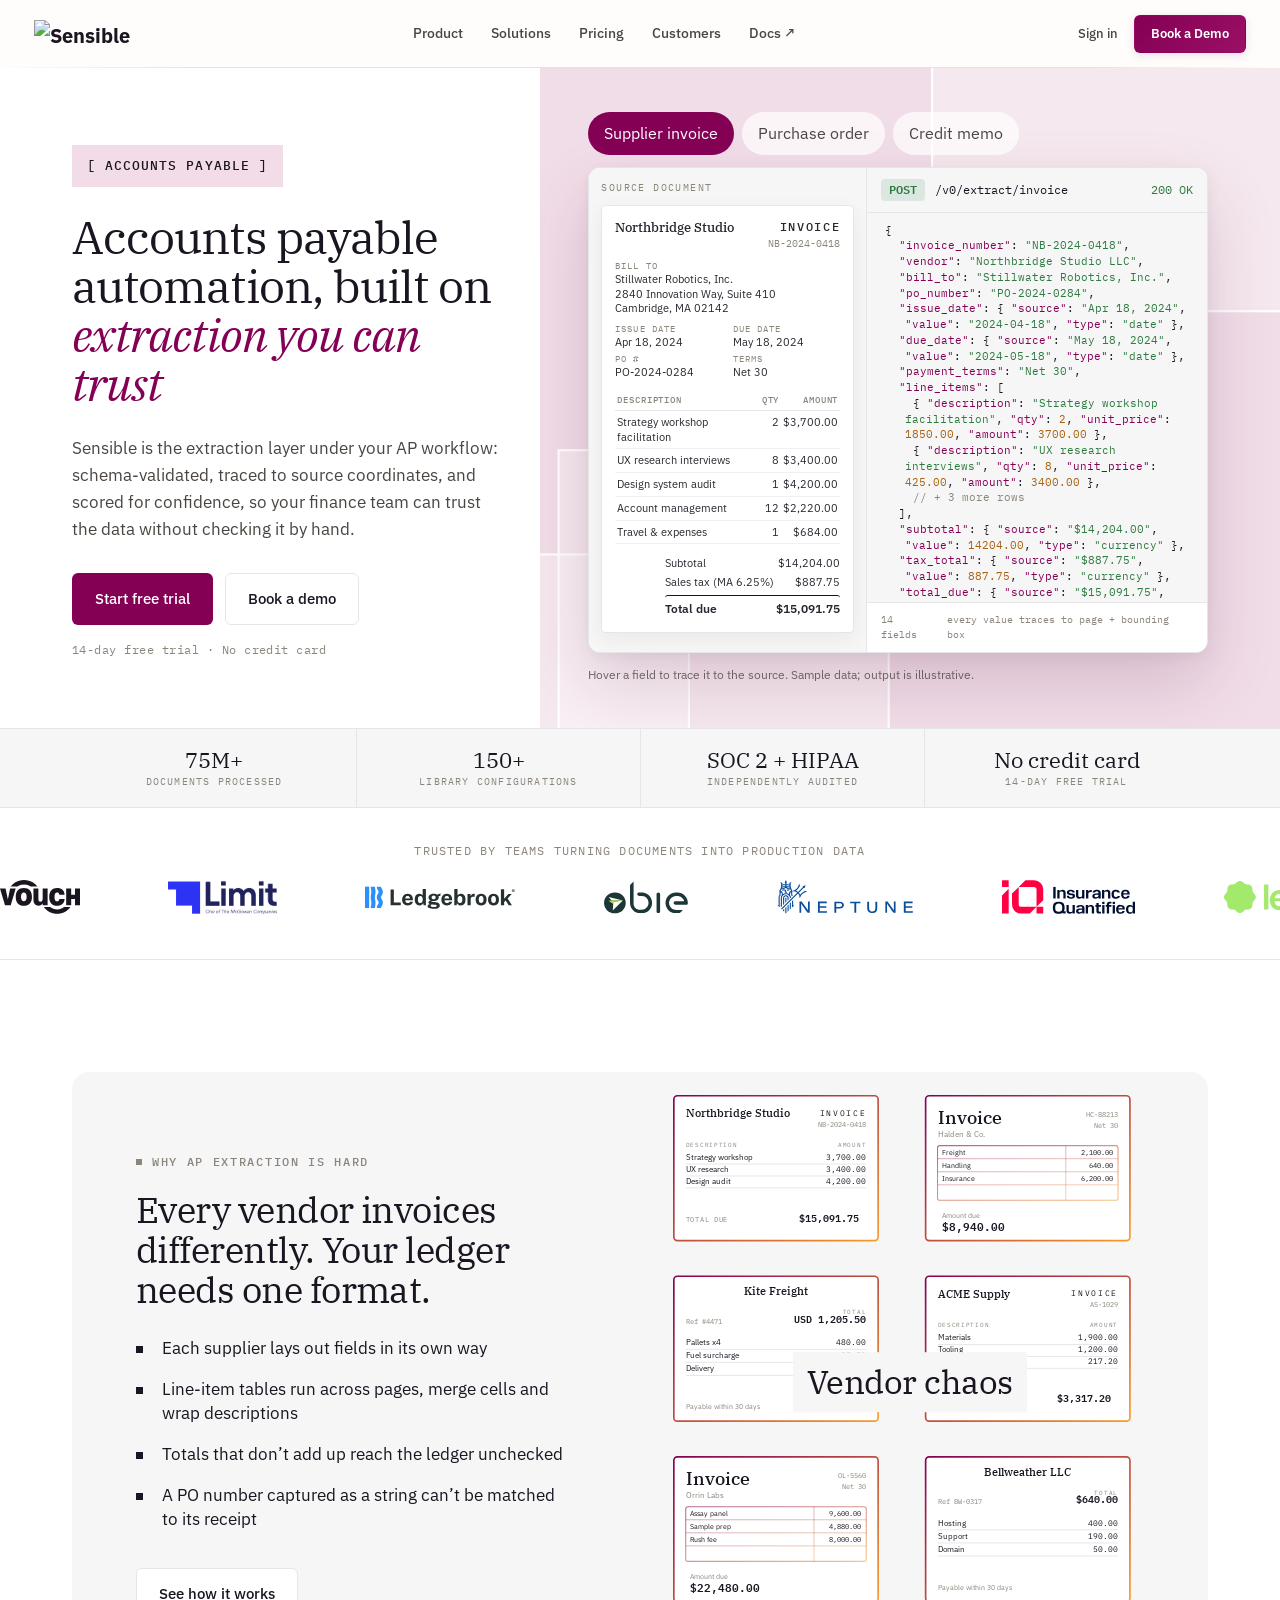
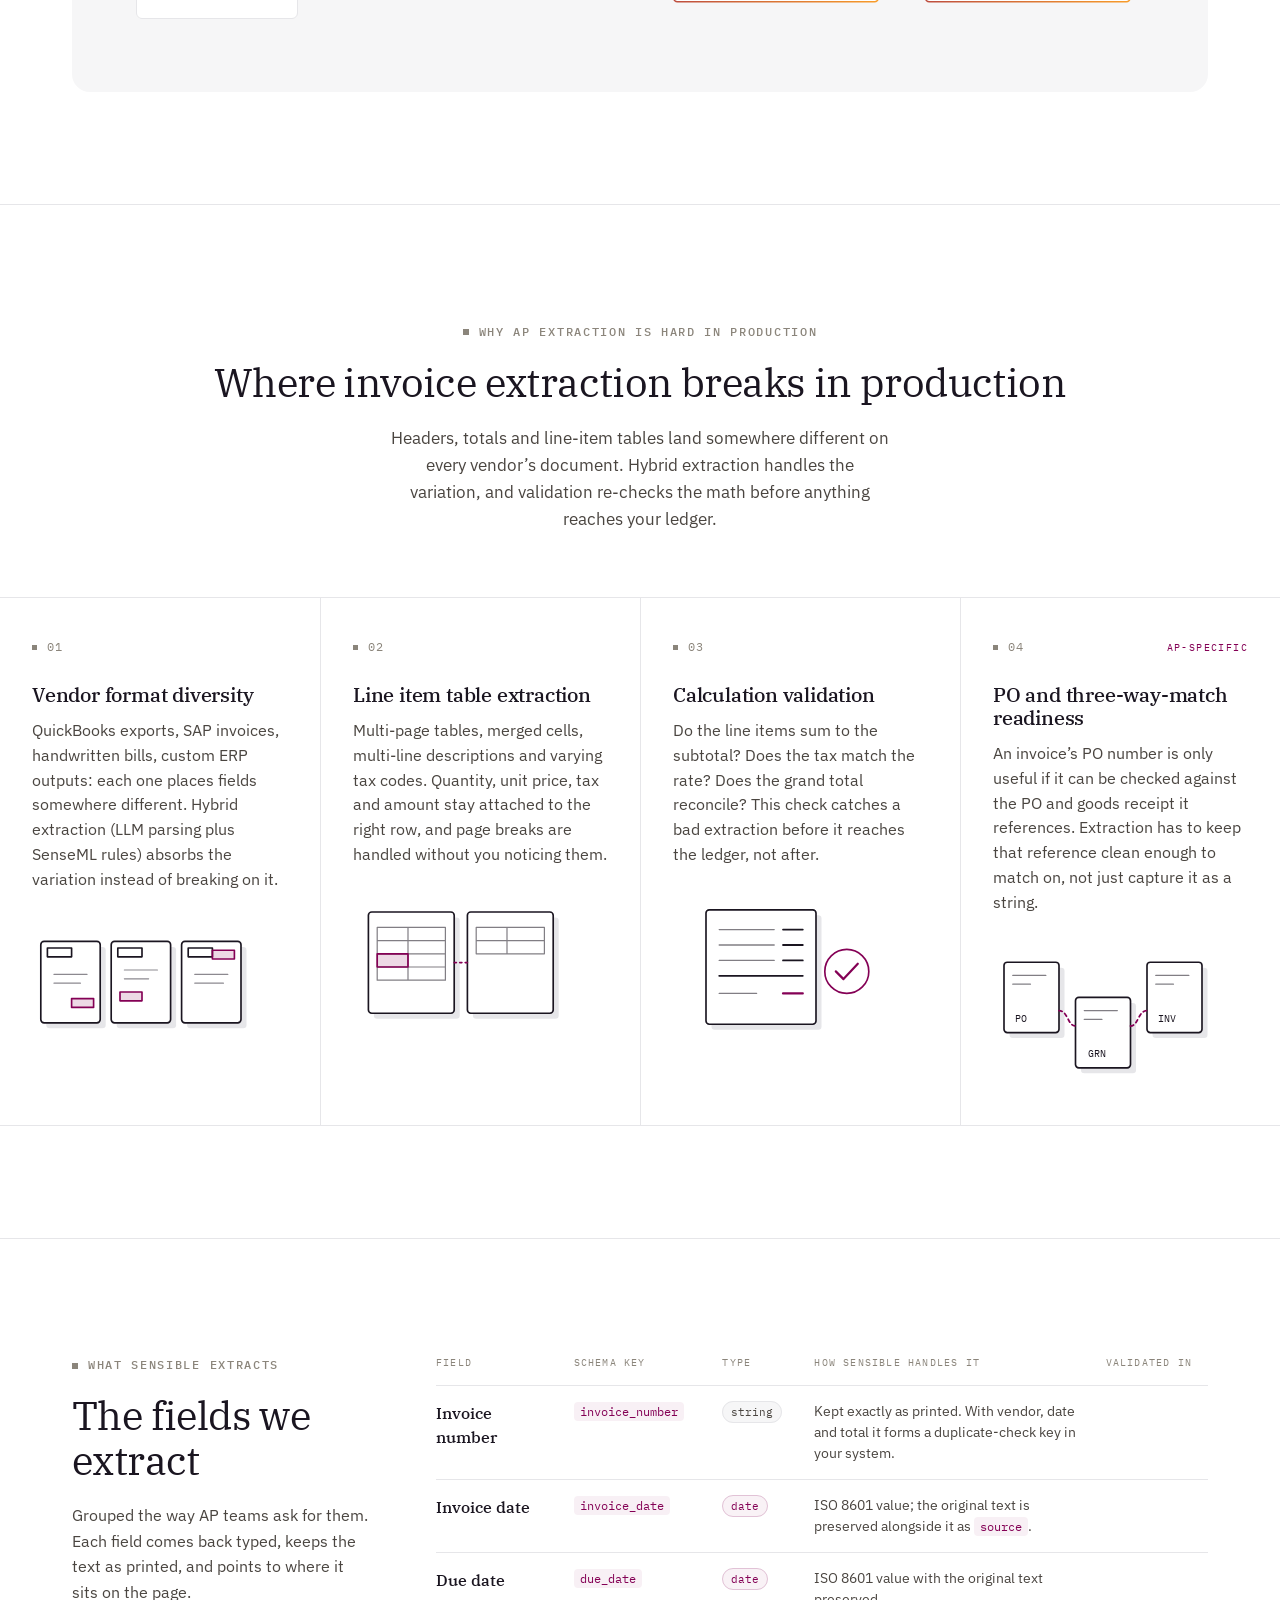
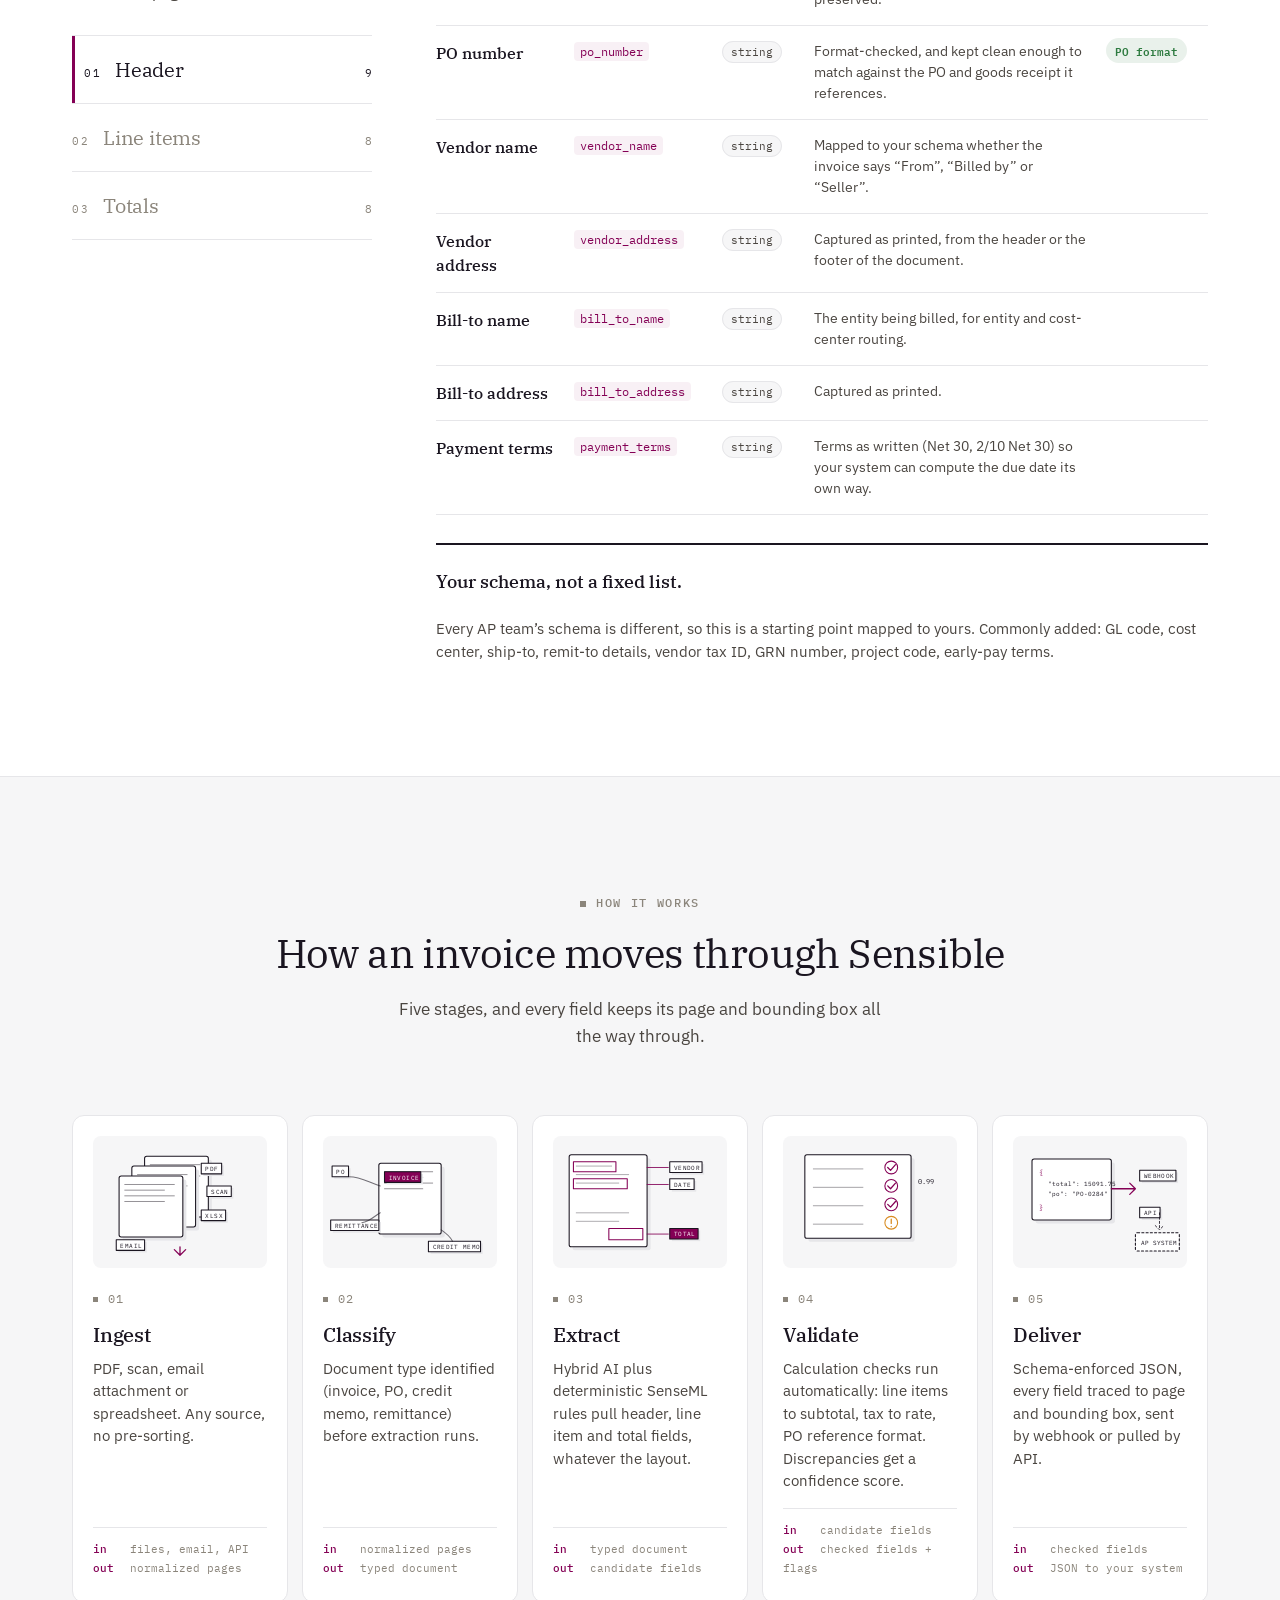
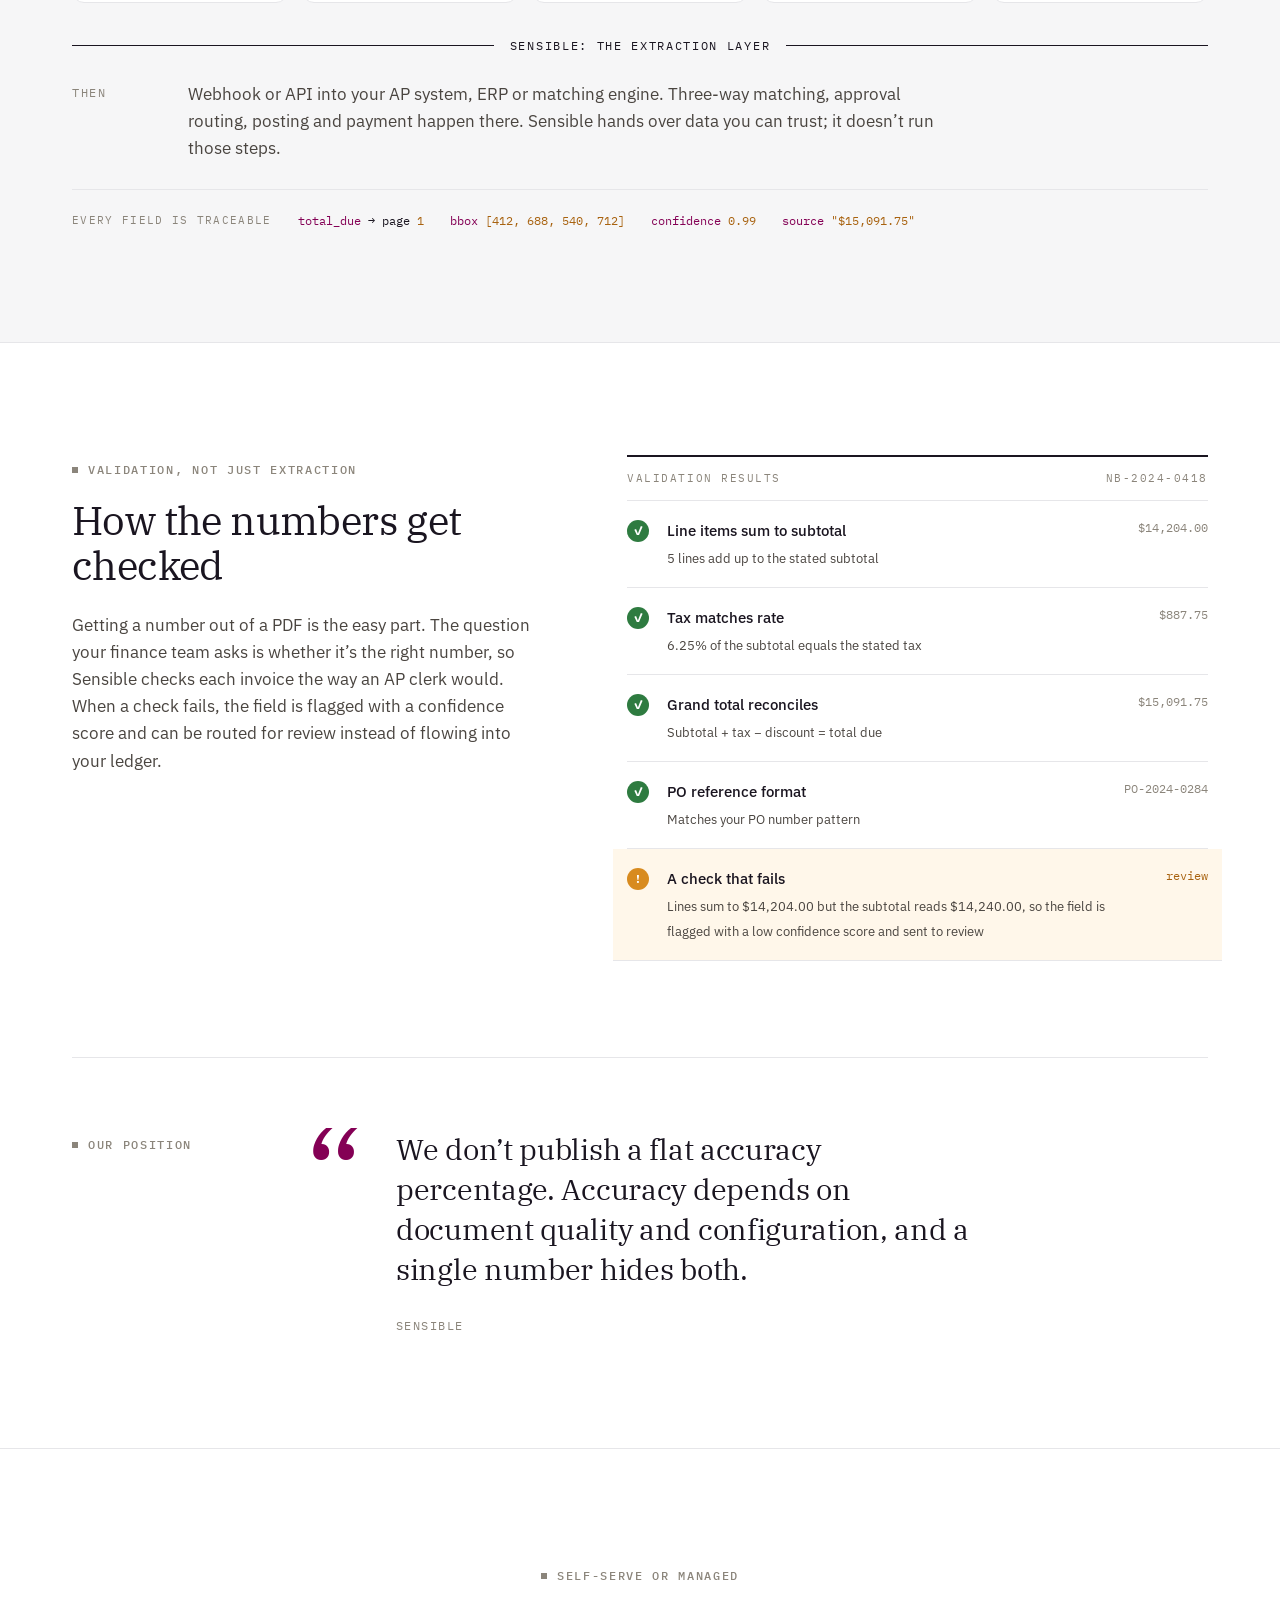
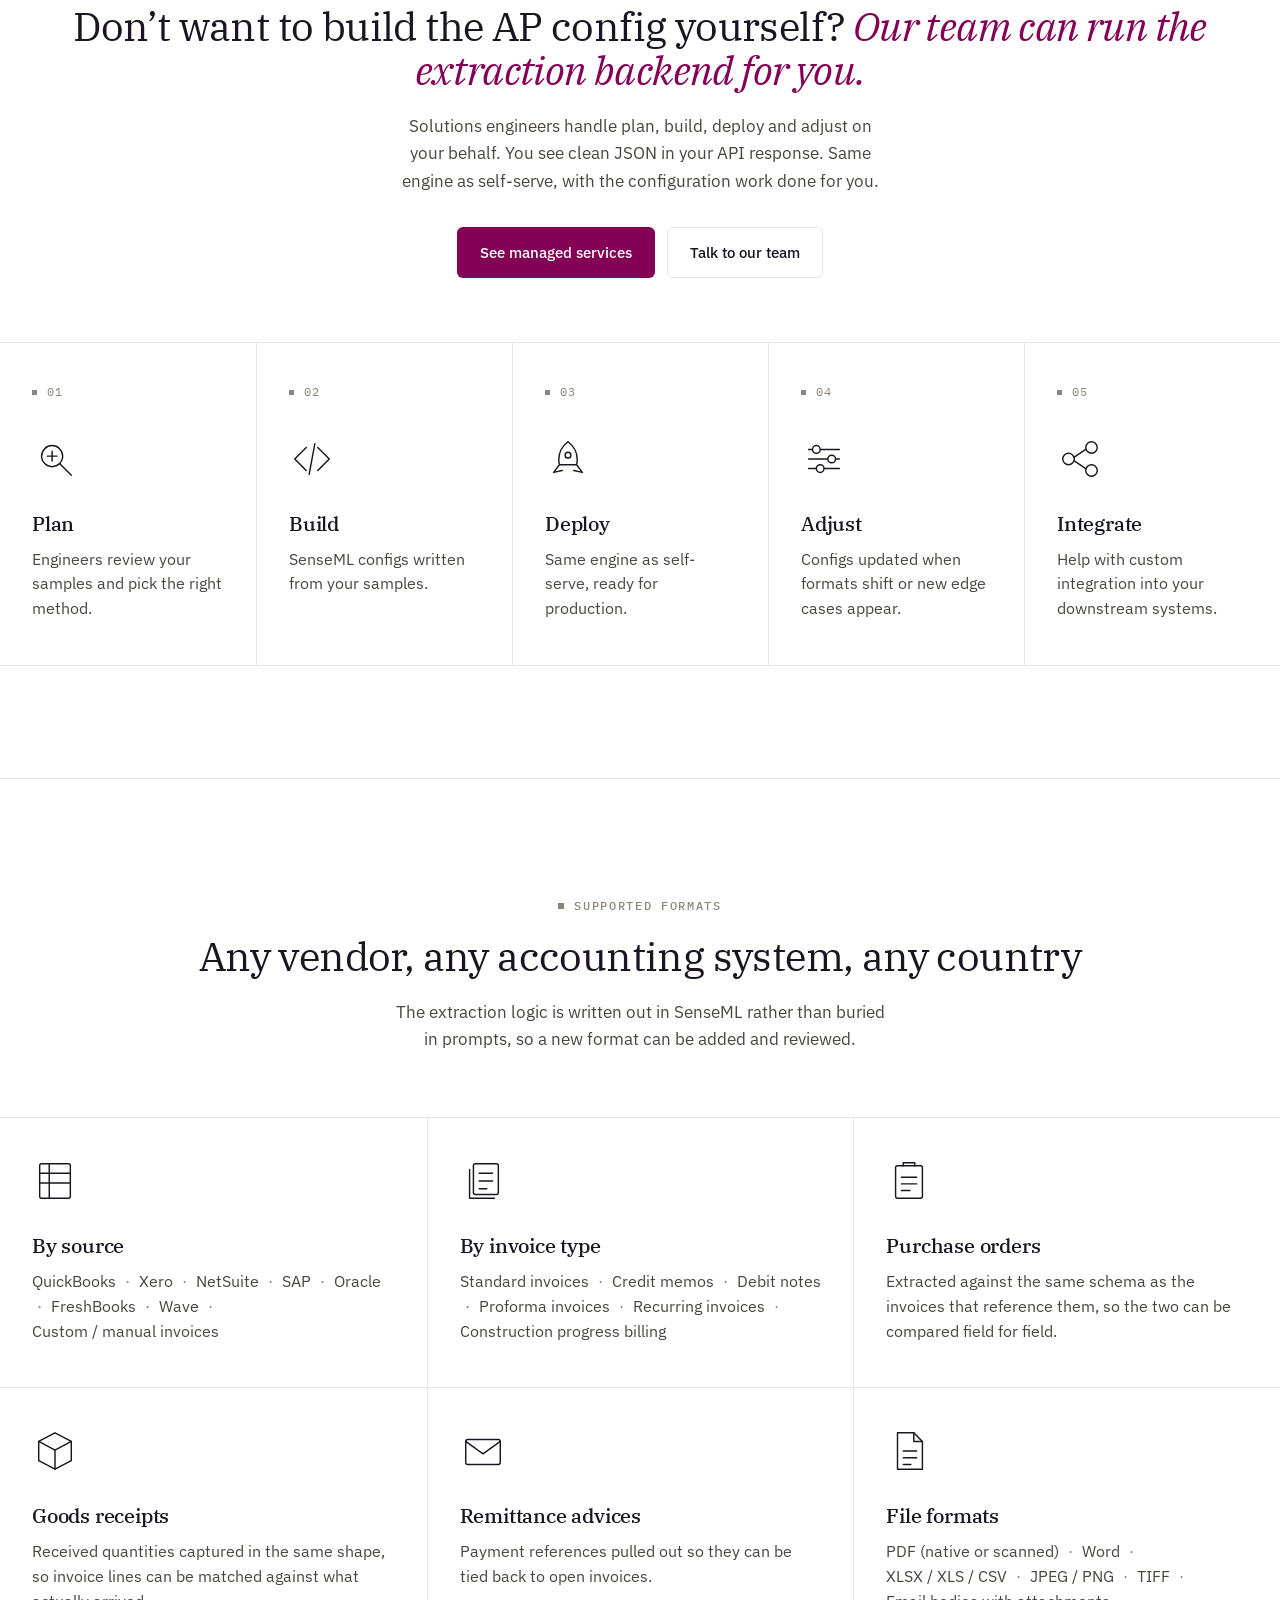
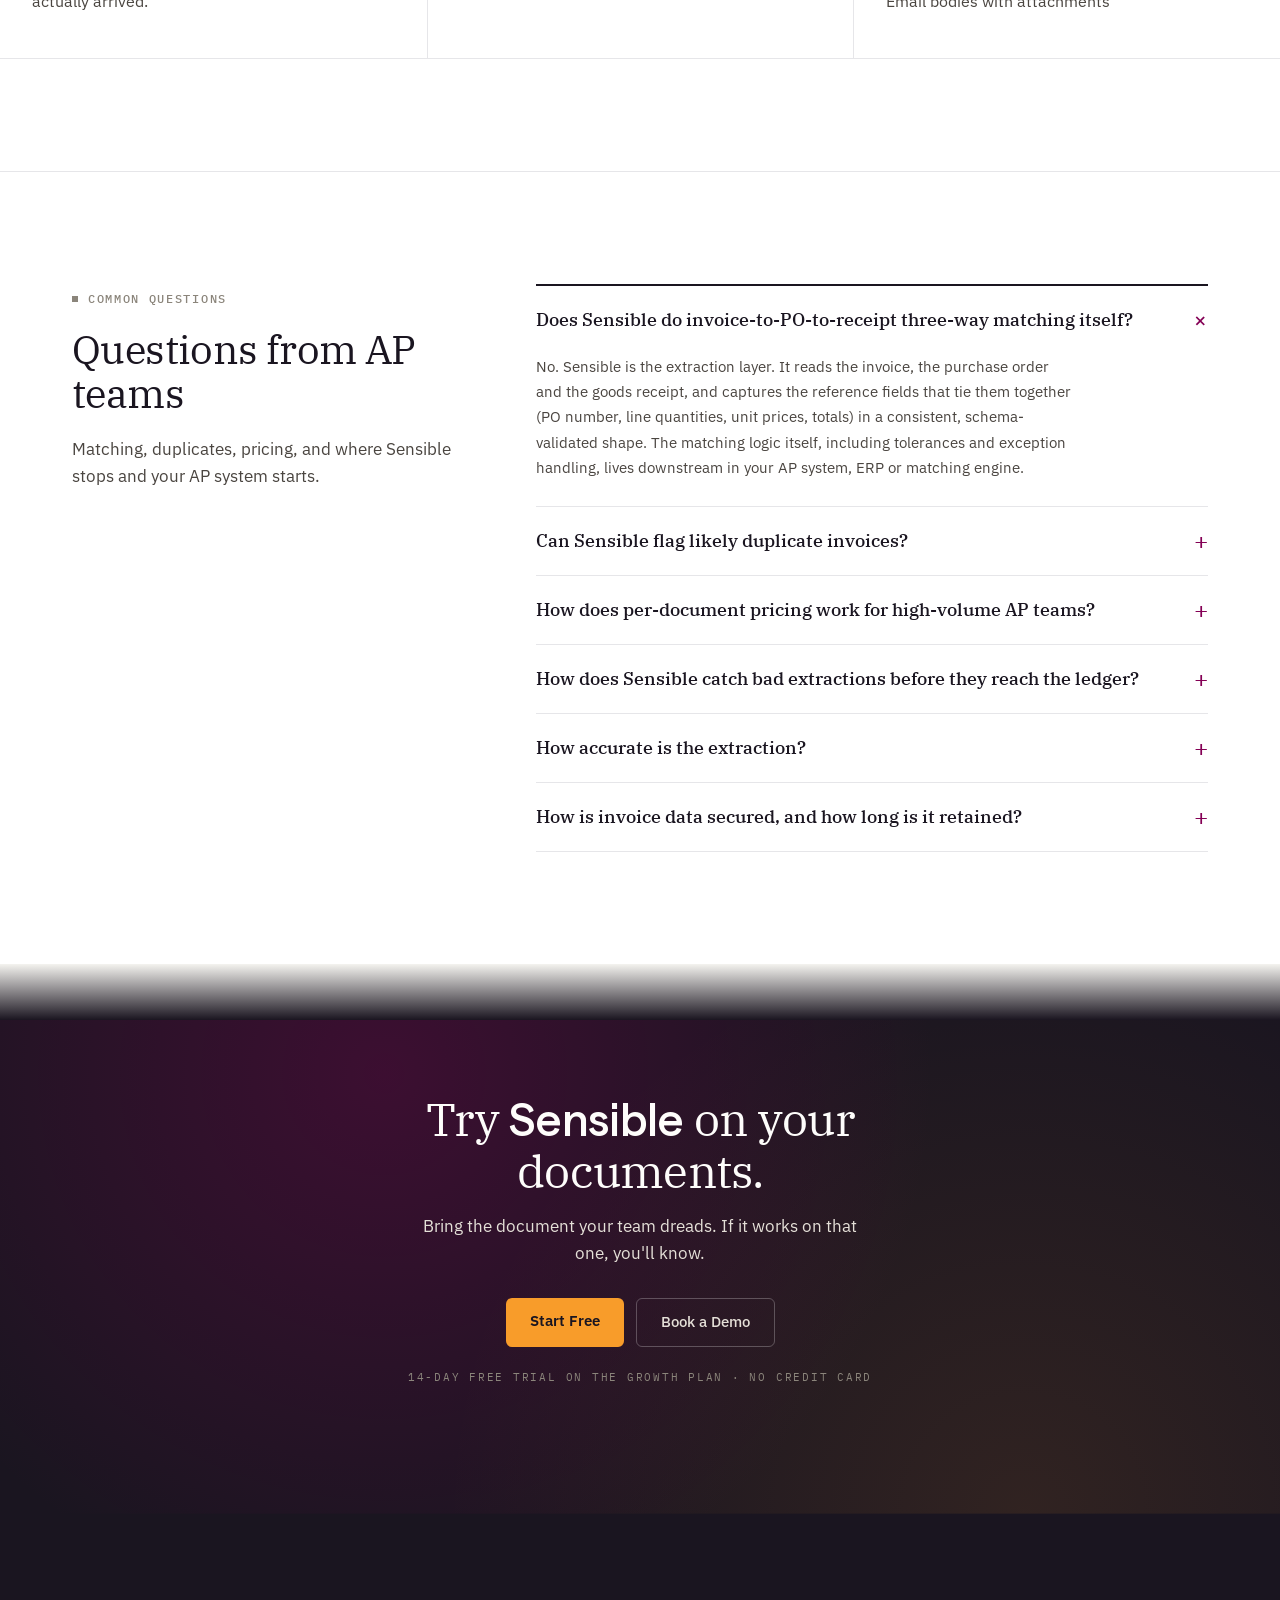
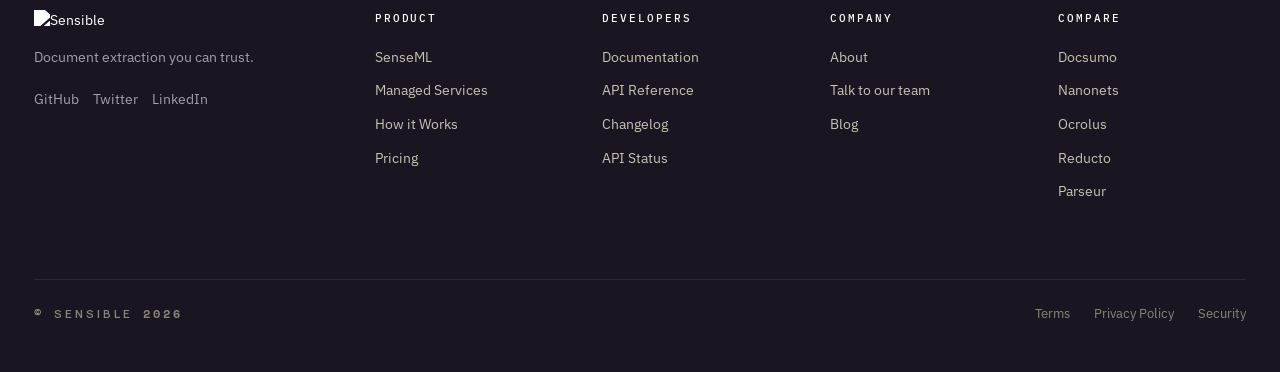
==== commit b46e4ef3: "AP page: real invoice content in chaos cards, match sensible.so type scale and container width Co-Au" ====
--- a/accounts-payable.html
+++ b/accounts-payable.html
@@ -8,6 +8,7 @@
   <link rel="preconnect" href="https://fonts.googleapis.com"/>
   <link rel="preconnect" href="https://fonts.gstatic.com" crossorigin="anonymous"/>
   <link href="https://fonts.googleapis.com/css2?family=IBM+Plex+Mono:wght@400;500;600&family=IBM+Plex+Sans:wght@300;400;500;600;700&family=IBM+Plex+Serif:ital,wght@0,300;0,400;0,500;1,400&family=Space+Mono:wght@400;700&display=swap" rel="stylesheet"/>
+  <script>document.documentElement.classList.add('ap-js')</script>
   <style>
     /* Sensible's own brand webfont, pulled from their live site */
     @font-face {
@@ -239,157 +240,6 @@
       background: var(--bg-stone-subtle);
       border-color: var(--text-muted);
     }
-    .marquee-section {
-      padding: 36px 0;
-      /* Light, short blend from the hero/ribbon's stone bg into white — a fixed thin band, not a % of section height */
-      background-color: var(--bg-white);
-      background-image: linear-gradient(180deg, var(--bg-stone-subtle), var(--bg-white));
-      background-size: 100% 40px;
-      background-position: top;
-      background-repeat: no-repeat;
-      overflow: hidden;
-    }
-    .marquee-eyebrow {
-      font-family: var(--font-mono);
-      font-size: 12px;
-      color: var(--text-muted);
-      text-transform: uppercase;
-      letter-spacing: 0.1em;
-      text-align: center;
-      margin-bottom: 20px;
-    }
-    .marquee-container {
-      width: 100%;
-      overflow: hidden;
-      white-space: nowrap;
-    }
-    .marquee-track {
-      display: inline-flex;
-      align-items: center;
-      gap: 88px;
-      animation: marqueeScroll 25s linear infinite;
-    }
-    .marquee-item {
-      display: flex;
-      align-items: center;
-      justify-content: center;
-      flex-shrink: 0;
-      height: 40px;
-    }
-    .marquee-item img {
-      height: 34px;
-      width: auto;
-      max-width: 150px;
-      object-fit: contain;
-      display: block;
-    }
-
-    @keyframes marqueeScroll {
-      0% { transform: translateX(0); }
-      100% { transform: translateX(-50%); }
-    }
-
-    .sec-head {
-      text-align: center;
-      margin-bottom: 48px;
-      display: flex;
-      flex-direction: column;
-      align-items: center;
-    }
-    .sec-eyebrow {
-      display: inline-flex;
-      align-items: center;
-      gap: 10px;
-      padding: 0;
-      border: none;
-      background: none;
-      font-family: var(--font-mono);
-      font-size: 12px;
-      font-weight: 600;
-      color: var(--brand-magenta);
-      text-transform: uppercase;
-      letter-spacing: 0.14em;
-      margin-bottom: 16px;
-      font-family: var(--font-mono);
-      font-size: 13px;
-      font-weight: 700;
-      color: var(--brand-magenta-dark);
-      text-transform: uppercase;
-      letter-spacing: 0.12em;
-      margin-bottom: 12px;
-      text-align: center;
-    }
-    .sec-h2 {
-      font-family: var(--font-serif);
-      font-size: clamp(1.85rem, 3.5vw, 2.6rem);
-      font-weight: 400;
-      color: var(--text-dark);
-      letter-spacing: -0.015em;
-      line-height: 1.12;
-      margin-bottom: 16px;
-      text-align: center;
-    }
-    .sec-desc {
-      font-family: var(--font-sans);
-      font-size: 18px;
-      color: var(--text-body);
-      max-width: 680px;
-      margin: 0 auto;
-      line-height: 1.65;
-      text-align: center;
-    }
-
-    .faq-section {
-      padding: 100px 0;
-      background: var(--bg-white);
-    }
-    .faq-container {
-      max-width: 980px;
-      margin: 0 auto;
-      display: flex;
-      flex-direction: column;
-      gap: 20px;
-    }
-    .faq-accordion {
-      background: var(--bg-stone-subtle);
-      border: 1px solid var(--border-stone);
-      border-radius: 12px;
-      overflow: hidden;
-      transition: all 0.2s ease;
-    }
-    .faq-accordion[open] {
-      border-color: var(--brand-magenta);
-      background: var(--bg-white);
-    }
-    .faq-summary {
-      padding: 28px 32px;
-      font-family: var(--font-serif);
-      font-size: 20px;
-      font-weight: 500;
-      letter-spacing: -0.01em;
-      color: var(--text-dark);
-      cursor: pointer;
-      display: flex;
-      justify-content: space-between;
-      align-items: center;
-      list-style: none;
-    }
-    .faq-summary::-webkit-details-marker { display: none; }
-    .faq-icon {
-      font-size: 24px;
-      line-height: 1;
-      font-weight: 300;
-      color: var(--brand-magenta);
-      transition: transform 0.2s ease;
-    }
-    .faq-accordion[open] .faq-icon { transform: rotate(45deg); }
-    .faq-content {
-      padding: 0 32px 32px;
-      font-size: 16px;
-      color: var(--text-body);
-      line-height: 1.6;
-    }
-
     /* 7. CTA BANNER & FOOTER */
     .cta-banner {
       background-color: var(--bg-darkest);
@@ -554,612 +404,283 @@
     .pn-icon.accent { background: var(--brand-gradient); color: #fff; }
 
 
-
-    /* ============ SENSIBLE DESIGN TOKENS (read from the Webflow site via MCP: Brand variable collection) ============ */
-    :root {
-      --bg-stone: #FEFDFB;          /* --_brand---bg-primary */
-      --bg-stone-subtle: #F8F6F1;   /* --_brand---bg-alt */
-      --bg-white: #FFFFFF;          /* --_brand---bg-surface */
-      --bg-darkest: #1A1520;        /* --_brand---bg-dark */
-      --bg-dark-accent: #1A1520;
-      --brand-magenta: #840055;     /* --_brand---accent */
-      --brand-magenta-light: #9A1066;
-      --brand-magenta-dark: #4B0532;
-      --brand-magenta-glow: rgba(132, 0, 85, 0.15);
-      --text-dark: #1A1520;         /* --_brand---text-primary */
-      --text-body: #4A4540;         /* --_brand---text-secondary */
-      --text-muted: #8B857B;        /* --_brand---text-tertiary */
-      --border-stone: #E8E3DB;      /* --_brand---border */
-      --border-light: #F0ECE5;      /* --_brand---border-light */
-      --check-green: #2E7B40;       /* --ok */
-      --warn: #D88B1F;              /* --warn */
-      --cta-amber: #F89C2A;         /* --_brand---cta */
-      --warm-alt: #F8F6F1;          /* --_brand---bg-alt */
-      --warm-alt-border: #E8E3DB;
-      --shadow-soft: 0 4px 20px rgba(26, 21, 32, 0.04);
-      --shadow-medium: 0 12px 36px rgba(26, 21, 32, 0.06);
-      --shadow-float: 0 24px 60px rgba(26, 21, 32, 0.08);
-    }
+    @media (max-width: 991px) { .footer-grid { grid-template-columns: 1fr 1fr; gap: 32px 24px; } }
+    @media (max-width: 860px) { .navbar-inner { height: 60px; } .nav-links { display: none; } .nav-cta-group { display: none !important; } .mobile-toggle { display: block; } }
+    @media (max-width: 767px) { .container { padding: 0 20px; } .cta-h2 { font-size: 28px; } .cta-banner { padding: 56px 24px; }
+      .footer { padding: 64px 0 40px; } .footer-grid { grid-template-columns: 1fr; gap: 40px; padding-bottom: 40px; } .footer-bottom { flex-direction: column; align-items: flex-start; } }
+    @media (max-width: 480px) { .nav-logo img { height: 22px !important; } }
     .sensible-font { font-family: 'Matter SQ', var(--font-sans); font-weight: 500; }
-    section[id] { scroll-margin-top: 80px; }
-
-    /* ---------- shared bits ---------- */
-    .eyebrow {
-      font-family: var(--font-mono); font-size: 12px; font-weight: 600;
-      letter-spacing: 0.14em; text-transform: uppercase; color: var(--brand-magenta);
-    }
-    .sec { padding: 96px 0; }
-    .sec.white { background: var(--bg-white); }
-    .sec.stone { background: var(--bg-stone-subtle); }
-    .sec-head { margin-bottom: 52px; }
-    .sec-head .sec-eyebrow { display: block; }
-    .chip {
-      display: inline-flex; align-items: center; padding: 6px 12px; border-radius: 999px;
-      background: var(--bg-white); border: 1px solid var(--border-stone);
-      font-size: 13.5px; color: var(--text-body); line-height: 1.2; white-space: nowrap;
-    }
-    .chip.mono { font-family: var(--font-mono); font-size: 12px; }
-
-    /* ---------- 1. HERO ---------- */
-    .ap-hero { padding: 72px 0 40px; text-align: center;
-      background: var(--bg-stone); }
-    .ap-hero .eyebrow { display: inline-block; margin-bottom: 20px; }
-    .ap-h1 {
-      font-family: var(--font-serif); font-weight: 400; color: var(--text-dark);
-      font-size: clamp(2.3rem, 5.2vw, 3.9rem); line-height: 1.06; letter-spacing: -0.025em;
-      max-width: 900px; margin: 0 auto 24px;
-    }
-    .ap-h1 em { font-style: italic; color: var(--brand-magenta); }
-    .ap-frame { max-width: 780px; margin: 0 auto 32px; font-size: 17.5px; line-height: 1.7; color: var(--text-body); }
-    .ap-hero-actions { display: flex; gap: 12px; justify-content: center; flex-wrap: wrap; margin-bottom: 14px; }
-    .ap-hero-note { font-family: var(--font-mono); font-size: 12px; color: var(--text-muted); letter-spacing: 0.04em; }
-
-    /* ---------- 2. LIVE DEMO ---------- */
-    .demo-sec { padding: 24px 0 88px; background: var(--bg-stone); }
-    .demo-tabs { display: flex; gap: 8px; justify-content: center; margin-bottom: 20px; flex-wrap: wrap; }
-    .demo-tab {
-      font-family: var(--font-sans); font-size: 14px; font-weight: 500; cursor: pointer;
-      padding: 9px 18px; border-radius: 999px; border: 1px solid var(--border-stone);
-      background: var(--bg-white); color: var(--text-body); transition: all .2s;
-    }
-    .demo-tab:hover { border-color: var(--text-muted); }
-    .demo-tab[aria-selected="true"] { background: var(--text-dark); color: #fff; border-color: var(--text-dark); }
-    .demo-frame {
-      display: grid; grid-template-columns: 1.02fr 1fr; gap: 0; background: var(--bg-white);
-      border: 1px solid var(--border-stone); border-radius: 16px; overflow: hidden; box-shadow: var(--shadow-float);
-    }
-    .demo-pane { display: none; }
-    .demo-pane.active { display: contents; }
-    .demo-doc-col { padding: 28px; background: var(--bg-stone-subtle); border-right: 1px solid var(--border-stone); }
-    .demo-col-label {
-      font-family: var(--font-mono); font-size: 11px; letter-spacing: .14em; text-transform: uppercase;
-      color: var(--text-muted); margin-bottom: 14px; display: flex; justify-content: space-between; gap: 8px;
-    }
-    .doc {
-      background: #fff; border: 1px solid var(--border-stone); border-radius: 6px; padding: 26px 26px 22px;
-      font-size: 12.5px; color: #2b2630; box-shadow: 0 6px 24px rgba(20,17,24,.06); line-height: 1.45;
-    }
-    .doc-top { display: flex; justify-content: space-between; align-items: flex-start; gap: 16px; margin-bottom: 18px; }
-    .doc-vendor b { display: block; font-family: var(--font-serif); font-size: 16px; font-weight: 500; letter-spacing: -.01em; }
-    .doc-vendor span { color: var(--text-muted); font-size: 11px; }
-    .doc-title { text-align: right; }
-    .doc-title b { display: block; font-family: var(--font-mono); font-size: 15px; letter-spacing: .16em; }
-    .doc-title span { font-family: var(--font-mono); font-size: 11.5px; color: var(--text-muted); }
-    .doc-meta { display: grid; grid-template-columns: 1.2fr 1fr; gap: 14px 20px; margin-bottom: 16px; }
-    .doc-meta dt { font-family: var(--font-mono); font-size: 9.5px; letter-spacing: .12em; text-transform: uppercase; color: var(--text-muted); }
-    .doc-meta dd { margin: 0 0 6px; }
-    .doc-table { width: 100%; border-collapse: collapse; margin-bottom: 12px; }
-    .doc-table th { font-family: var(--font-mono); font-size: 9.5px; letter-spacing: .1em; text-transform: uppercase; color: var(--text-muted);
-      text-align: right; padding: 6px 4px; border-bottom: 1px solid var(--border-stone); font-weight: 500; }
-    .doc-table th:first-child, .doc-table td:first-child { text-align: left; }
-    .doc-table td { text-align: right; padding: 7px 4px; border-bottom: 1px solid var(--border-light); vertical-align: top; }
-    .doc-table td small { display: block; color: var(--text-muted); font-size: 10.5px; }
-    .doc-totals { margin-left: auto; width: 62%; }
-    .doc-totals div { display: flex; justify-content: space-between; padding: 3px 0; }
-    .doc-totals .grand { border-top: 1.5px solid var(--text-dark); margin-top: 4px; padding-top: 7px; font-weight: 600; font-size: 13.5px; }
-    .doc-foot { margin-top: 14px; padding-top: 10px; border-top: 1px dashed var(--border-stone); color: var(--text-muted); font-size: 10.5px; }
-    [data-f] { border-radius: 3px; transition: background .15s, box-shadow .15s; }
-    [data-f].hl { background: rgba(226,121,191,.28); box-shadow: 0 0 0 2px rgba(226,121,191,.28); }
-
-    .demo-json-col { background: var(--bg-darkest); color: #E8E3DB; display: flex; flex-direction: column; min-width: 0; }
-    .api-bar { display: flex; align-items: center; gap: 10px; padding: 14px 20px; border-bottom: 1px solid rgba(255,255,255,.08);
-      font-family: var(--font-mono); font-size: 12.5px; flex-wrap: wrap; }
-    .api-bar .verb { background: rgba(0,135,90,.22); color: #5fd6a6; padding: 2px 8px; border-radius: 4px; font-weight: 600; }
-    .api-bar .ok { margin-left: auto; color: #5fd6a6; }
-    .json-body { padding: 18px 20px; font-family: var(--font-mono); font-size: 11.5px; line-height: 1.7; overflow-x: auto; flex: 1; }
-    .jl { display: block; white-space: pre-wrap; overflow-wrap: anywhere; padding-left: 26px !important; text-indent: -20px; padding: 0 6px; border-radius: 3px; transition: background .15s; }
-    .jl.hl { background: rgba(226,121,191,.22); }
-    .jk { color: #E279BF; } .js { color: #9fd0ff; } .jn { color: #F5B95F; } .jc { color: #8B857B; } .jp { color: #6f6a78; }
-    .json-foot { padding: 12px 20px; border-top: 1px solid rgba(255,255,255,.08); font-family: var(--font-mono);
-      font-size: 11px; color: #8B857B; display: flex; justify-content: space-between; gap: 12px; flex-wrap: wrap; }
-    .demo-caption { text-align: center; margin-top: 18px; font-size: 13.5px; color: var(--text-muted); }
-
-    /* ---------- 3. TRUST STRIP ---------- */
-    .trust-stats { background: var(--bg-white); padding: 0 0 56px; }
-    .stats-row { display: grid; grid-template-columns: repeat(4, 1fr); border: 1px solid var(--border-stone); border-radius: 14px; background: var(--bg-stone); overflow: hidden; }
-    .stat { padding: 26px 28px; border-left: 1px solid var(--border-stone); }
-    .stat:first-child { border-left: none; }
-    .stat b { display: block; font-family: var(--font-serif); font-weight: 400; font-size: 34px; letter-spacing: -.02em; color: var(--text-dark); line-height: 1.1; margin-bottom: 6px; }
-    .stat span { font-size: 14px; color: var(--text-body); line-height: 1.45; display: block; }
-    .stat.hot b { color: var(--brand-magenta); }
-
-    /* ---------- 4. WHY HARD ---------- */
-    .hard-grid { display: grid; grid-template-columns: repeat(2, 1fr); gap: 20px; }
-    .hard-card { background: var(--bg-white); border: 1px solid var(--border-stone); border-radius: 14px; padding: 32px; position: relative; }
-    .hard-card.ap { border-color: rgba(132,0,85,.45); background: linear-gradient(180deg, #fff, #fdf7fb); }
-    .hard-num { font-family: var(--font-mono); font-size: 12px; letter-spacing: .12em; color: var(--brand-magenta); margin-bottom: 14px; display: flex; gap: 10px; align-items: center; }
-    .hard-tag { font-size: 10.5px; padding: 3px 8px; border-radius: 999px; background: var(--brand-magenta); color: #fff; letter-spacing: .08em; }
-    .hard-card h3 { font-family: var(--font-serif); font-weight: 400; font-size: 24px; letter-spacing: -.015em; color: var(--text-dark); margin-bottom: 12px; line-height: 1.2; }
-    .hard-card p { font-size: 15.5px; color: var(--text-body); line-height: 1.65; }
-    .hard-card p + p { margin-top: 10px; }
-
-    /* ---------- 5. FIELDS ---------- */
-    .fields-grid { display: grid; grid-template-columns: repeat(3, 1fr); gap: 20px; }
-    .field-card { background: var(--bg-stone); border: 1px solid var(--border-stone); border-radius: 14px; padding: 30px; }
-    .field-card .hard-num { margin-bottom: 8px; }
-    .field-card h3 { font-family: var(--font-serif); font-weight: 400; font-size: 26px; letter-spacing: -.015em; margin-bottom: 18px; }
-    .field-list { display: flex; flex-wrap: wrap; gap: 8px; list-style: none; }
-    .fields-note { margin: 28px auto 0; max-width: 760px; text-align: center; font-size: 15.5px; color: var(--text-body); line-height: 1.65; }
-
-    /* ---------- 6. PIPELINE ---------- */
-    .pipe-scope { border: 1.5px dashed rgba(132,0,85,.45); border-radius: 20px; padding: 26px 22px 24px; position: relative; background: rgba(255,255,255,.55); }
-    .pipe-scope-label { position: absolute; top: -12px; left: 24px; background: var(--warm-alt); padding: 0 12px; font-family: var(--font-mono);
-      font-size: 11px; letter-spacing: .14em; text-transform: uppercase; color: var(--brand-magenta); font-weight: 600; }
-    .pipe-grid { display: grid; grid-template-columns: repeat(5, 1fr); gap: 22px; }
-    .pl-stage { background: var(--bg-white); border: 1px solid var(--border-stone); border-radius: 14px; padding: 22px 18px 20px; position: relative; display: flex; flex-direction: column; box-shadow: var(--shadow-soft); }
-    .pl-stage:not(:last-child)::after { content: ''; position: absolute; right: -19px; top: 44px; width: 16px; height: 16px;
-      border-top: 2px solid var(--brand-magenta); border-right: 2px solid var(--brand-magenta); transform: rotate(45deg); opacity: .7; }
-    .pl-num { width: 30px; height: 30px; border-radius: 50%; background: var(--brand-gradient); color: #fff; font-family: var(--font-mono);
-      font-size: 13px; font-weight: 600; display: flex; align-items: center; justify-content: center; margin-bottom: 14px; }
-    .pl-stage h3 { font-family: var(--font-serif); font-weight: 400; font-size: 22px; letter-spacing: -.015em; margin-bottom: 8px; }
-    .pl-stage p { font-size: 14px; color: var(--text-body); line-height: 1.55; flex: 1; }
-    .pl-io { margin-top: 14px; padding-top: 12px; border-top: 1px dashed var(--border-stone); font-family: var(--font-mono); font-size: 11px; line-height: 1.55; color: var(--text-muted); }
-    .pl-io b { color: var(--brand-magenta-dark); font-weight: 600; }
-    .pipe-handoff { display: flex; flex-direction: column; align-items: center; margin: 0 auto; }
-    .pipe-handoff .stem { width: 2px; height: 30px; background: repeating-linear-gradient(180deg, var(--text-muted) 0 5px, transparent 5px 9px); }
-    .pipe-handoff .lbl { font-family: var(--font-mono); font-size: 11px; color: var(--text-muted); letter-spacing: .1em; text-transform: uppercase; padding: 6px 0; }
-    .pipe-down { border: 1.5px dashed var(--border-stone); border-radius: 14px; padding: 18px 24px; text-align: center; background: var(--bg-stone); }
-    .pipe-down b { display: block; font-family: var(--font-serif); font-weight: 400; font-size: 19px; margin-bottom: 4px; }
-    .pipe-down span { font-size: 14px; color: var(--text-body); }
-    .trace-strip { margin-top: 26px; background: var(--bg-darkest); border-radius: 12px; padding: 16px 22px; display: flex; flex-wrap: wrap; gap: 8px 22px;
-      align-items: center; font-family: var(--font-mono); font-size: 12.5px; color: #E8E3DB; }
-    .trace-strip .tl { color: #8B857B; text-transform: uppercase; letter-spacing: .12em; font-size: 11px; }
-    .trace-strip .k { color: #E279BF; } .trace-strip .v { color: #F5B95F; }
-
-    /* ---------- 7. VALIDATION ---------- */
-    .val-grid { display: grid; grid-template-columns: 1fr 1fr; gap: 56px; align-items: center; }
-    .val-copy h2 { font-family: var(--font-serif); font-weight: 400; font-size: clamp(1.85rem, 3.5vw, 2.6rem); letter-spacing: -.015em; line-height: 1.12; margin-bottom: 20px; }
-    .val-copy p { font-size: 16.5px; line-height: 1.7; color: var(--text-body); margin-bottom: 16px; }
-    .val-quote { border-left: 3px solid var(--brand-magenta); padding: 4px 0 4px 18px; margin: 22px 0 0; font-family: var(--font-serif); font-size: 18px; line-height: 1.5; color: var(--text-dark); }
-    .val-card { background: var(--bg-white); border: 1px solid var(--border-stone); border-radius: 16px; box-shadow: var(--shadow-medium); overflow: hidden; }
-    .val-head { padding: 16px 22px; background: var(--bg-stone-subtle); border-bottom: 1px solid var(--border-stone); font-family: var(--font-mono); font-size: 11.5px; letter-spacing: .1em; text-transform: uppercase; color: var(--text-muted); display: flex; justify-content: space-between; gap: 10px; }
-    .val-row { display: grid; grid-template-columns: 26px 1fr auto; gap: 14px; align-items: start; padding: 16px 22px; border-bottom: 1px solid var(--border-light); }
-    .val-row:last-child { border-bottom: none; }
-    .val-ic { width: 22px; height: 22px; border-radius: 50%; display: flex; align-items: center; justify-content: center; font-size: 12px; font-weight: 700; color: #fff; margin-top: 1px; }
-    .val-ic.ok { background: var(--check-green); } .val-ic.warn { background: #E08D1F; }
-    .val-row b { display: block; font-size: 14.5px; font-weight: 600; color: var(--text-dark); margin-bottom: 2px; }
-    .val-row span.d { font-size: 13.5px; color: var(--text-body); line-height: 1.5; }
-    .val-res { font-family: var(--font-mono); font-size: 12px; color: var(--text-muted); text-align: right; white-space: nowrap; }
-    .val-row.flag { background: #fff8ee; }
-    .val-row.flag .val-res { color: #B36A0A; }
-
-    /* ---------- 8. MANAGED ---------- */
-    .managed { background: var(--bg-darkest); color: #FEFDFB; border-radius: 24px; padding: 60px; position: relative; overflow: hidden;
-      background-image: radial-gradient(circle at 15% 0%, rgba(132,0,85,.35), transparent 55%), radial-gradient(circle at 100% 100%, rgba(248,156,42,.10), transparent 50%); }
-    .managed .eyebrow { color: var(--brand-magenta-accent); }
-    .managed h2 { font-family: var(--font-serif); font-weight: 400; font-size: clamp(1.9rem, 3.6vw, 2.8rem); letter-spacing: -.02em; line-height: 1.12; margin: 14px 0 16px; max-width: 760px; }
-    .managed h2 em { font-style: italic; color: var(--brand-magenta-accent); }
-    .managed > p { font-size: 17px; color: #D9D3CB; max-width: 680px; line-height: 1.65; margin-bottom: 34px; }
-    .m-steps { display: grid; grid-template-columns: repeat(5, 1fr); gap: 14px; margin-bottom: 36px; }
-    .m-step { background: rgba(255,255,255,.05); border: 1px solid rgba(255,255,255,.12); border-radius: 12px; padding: 18px 16px; }
-    .m-step i { font-style: normal; font-family: var(--font-mono); font-size: 12px; color: var(--brand-magenta-accent); letter-spacing: .12em; }
-    .m-step b { display: block; font-family: var(--font-serif); font-weight: 400; font-size: 20px; margin: 6px 0 6px; }
-    .m-step span { font-size: 13.5px; color: #C9C2BA; line-height: 1.5; display: block; }
-    .m-actions { display: flex; gap: 12px; flex-wrap: wrap; }
-    .m-btn { padding: 12px 24px; border-radius: 6px; font-weight: 600; font-size: 15px; transition: all .2s; }
-    .m-btn.p { background: #F89C2A; color: #1A1520; } .m-btn.p:hover { background: #e08d1f; }
-    .m-btn.s { border: 1px solid rgba(255,255,255,.3); color: #FEFDFB; } .m-btn.s:hover { border-color: rgba(255,255,255,.6); }
-
-    /* ---------- 9. FORMATS ---------- */
-    .fmt-list { max-width: 980px; margin: 0 auto; border: 1px solid var(--border-stone); border-radius: 16px; overflow: hidden; background: var(--bg-stone); }
-    .fmt-row { display: grid; grid-template-columns: 200px 1fr; gap: 24px; padding: 26px 30px; border-bottom: 1px solid var(--border-stone); align-items: start; }
-    .fmt-row:last-child { border-bottom: none; }
-    .fmt-row h3 { font-family: var(--font-serif); font-weight: 400; font-size: 21px; letter-spacing: -.01em; }
-    .fmt-row h3 small { display: block; font-family: var(--font-mono); font-size: 10.5px; letter-spacing: .12em; text-transform: uppercase; color: var(--brand-magenta); margin-top: 4px; }
-    .fmt-note { max-width: 980px; margin: 22px auto 0; font-size: 15px; color: var(--text-body); line-height: 1.65; text-align: center; }
-
-    /* ---------- 10/11 ---------- */
-    .faq-group-label { font-family: var(--font-mono); font-size: 11.5px; letter-spacing: .14em; text-transform: uppercase; color: var(--brand-magenta); margin: 18px 0 -6px; }
-    .faq-content p + p { margin-top: 10px; }
-
-
-    /* ---------- HERO: split layout, demo in first fold ---------- */
-    .ap-hero { padding: 44px 0 64px; text-align: left; }
-    .ap-hero-grid { display: grid; grid-template-columns: minmax(0, 0.78fr) minmax(0, 1.5fr); gap: 44px; align-items: center; }
-    .ap-hero-copy .eyebrow { margin-bottom: 18px; }
-    .ap-h1 { font-size: clamp(2rem, 3.3vw, 3.05rem); margin: 0 0 20px; max-width: none; }
-    .ap-frame { font-size: 16.5px; line-height: 1.65; margin: 0 0 26px; max-width: 470px; }
-    .ap-hero-actions { justify-content: flex-start; }
-    .ap-hero-demo { min-width: 0; }
-    .ap-hero-demo .demo-tabs { justify-content: flex-start; margin-bottom: 12px; }
-    .ap-hero-demo .demo-tab { padding: 7px 14px; font-size: 13px; }
-    .ap-hero-demo .demo-doc-col { padding: 14px; }
-    .ap-hero-demo .demo-col-label { margin-bottom: 10px; font-size: 10px; }
-    .ap-hero-demo .doc { padding: 16px; font-size: 11px; }
-    .ap-hero-demo .doc-top { margin-bottom: 12px; }
-    .ap-hero-demo .doc-vendor b { font-size: 14px; }
-    .ap-hero-demo .doc-meta { margin-bottom: 10px; gap: 8px 14px; }
-    .ap-hero-demo .doc-table td { padding: 5px 3px; }
-    .ap-hero-demo .doc-foot { display: none; }
-    .ap-hero-demo .api-bar { padding: 11px 14px; font-size: 11.5px; }
-    .ap-hero-demo .json-body { padding: 12px 14px; font-size: 10.5px; line-height: 1.6; }
-    .ap-hero-demo .json-foot { padding: 9px 14px; font-size: 10px; }
-    .ap-hero-demo .demo-caption { text-align: left; margin-top: 12px; font-size: 12.5px; }
-    @media (max-width: 1100px) {
-      .ap-hero-grid { grid-template-columns: 1fr; gap: 36px; }
-      .ap-frame { max-width: 640px; }
-    }
-
-
-
-    /* ---------- HERO: minimised, fixed-size demo + stats bar ---------- */
-    .ap-hero { padding: 36px 0 44px; }
-    .ap-hero-grid { grid-template-columns: minmax(0, 0.8fr) minmax(0, 1.5fr); gap: 40px; }
-    .ap-hero .ap-h1 { font-size: clamp(1.9rem, 3vw, 2.7rem); }
-    .ap-hero-demo .demo-frame { height: 486px; grid-template-columns: 0.8fr 1.2fr; grid-template-rows: minmax(0, 1fr); }
-    .ap-hero-demo .demo-doc-col { padding: 12px; overflow: hidden; min-height: 0; }
-    .ap-hero-demo .demo-json-col { min-height: 0; overflow: hidden; }
-    .ap-hero-demo .json-body { overflow-y: auto; min-height: 0; line-height: 1.5; font-size: 10.5px; padding: 10px 12px; }
-    .ap-hero-demo .demo-col-label span:last-child { display: none; }
-    .ap-hero-demo .doc { padding: 13px; font-size: 10.5px; line-height: 1.4; }
-    .ap-hero-demo .doc-top { margin-bottom: 9px; }
-    .ap-hero-demo .doc-vendor b { font-size: 13px; }
-    .ap-hero-demo .doc-vendor span { display: none; }
-    .ap-hero-demo .doc-title b { font-size: 12px; }
-    .ap-hero-demo .doc-title span { font-size: 10px; }
-    .ap-hero-demo .doc-meta { grid-template-columns: 1fr; margin-bottom: 8px; gap: 4px; }
-    .ap-hero-demo .doc-meta dt { font-size: 8.5px; }
-    .ap-hero-demo .doc-meta dd { margin: 0 0 3px; }
-        .ap-hero-demo .doc-meta > div:last-child { display: grid; grid-template-columns: 1fr 1fr; gap: 0 10px; }
-    .ap-hero-demo .doc-table th { font-size: 8.5px; padding: 4px 2px; }
-    .ap-hero-demo .doc-table td { padding: 4px 2px; }
-    .ap-hero-demo .doc-table td small { display: none; }
-    .ap-hero-demo .doc-table td:not(:first-child) { white-space: nowrap; }
-    .ap-hero-demo .doc-totals { width: 78%; }
-    .ap-hero-demo .doc-totals div { padding: 2px 0; }
-    .ap-hero-demo .doc-totals .grand { font-size: 12px; padding-top: 5px; }
-
-    .ap-hero .stats-row { margin-top: 28px; background: var(--bg-white); }
-    .ap-hero .stat { padding: 16px 22px; }
-    .ap-hero .stat b { font-size: 26px; margin-bottom: 3px; }
-    .ap-hero .stat span { font-size: 13px; line-height: 1.4; }
-    @media (max-width: 991px) {
-      .ap-hero-demo .demo-frame { height: auto; grid-template-columns: 1fr; grid-template-rows: none; }
-      .ap-hero-demo .demo-json-col { max-height: 460px; }
-    }
-
-
-    /* ---------- FIELDS TABLE ---------- */
-    .ft-wrap { max-width: 1100px; margin: 0 auto; }
-    .ft-tabs { display: flex; gap: 8px; margin-bottom: 16px; flex-wrap: wrap; }
-    .ft-tab { cursor: pointer; font-family: var(--font-sans); font-size: 14.5px; font-weight: 500; padding: 10px 18px; border-radius: 10px;
-      border: 1px solid var(--border-stone); background: var(--bg-white); color: var(--text-body); display: inline-flex; gap: 10px; align-items: center; transition: all .2s; }
-    .ft-tab span { font-family: var(--font-mono); font-size: 11px; color: var(--text-muted); }
-    .ft-tab:hover { border-color: var(--text-muted); }
-    .ft-tab[aria-selected="true"] { background: var(--brand-gradient); color: #fff; border-color: transparent; box-shadow: 0 2px 8px var(--brand-magenta-glow); }
-    .ft-tab[aria-selected="true"] span { color: rgba(255,255,255,.75); }
-    .ft-table { border: 1px solid var(--border-stone); border-radius: 14px; overflow: hidden; background: var(--bg-white); box-shadow: var(--shadow-soft); }
-    .ft-table { min-height: 652px; }
-    .ft-pane { display: none; } .ft-pane.active { display: block; }
-    .ft-row { display: grid; grid-template-columns: 1.05fr 1.2fr .7fr 2.6fr .9fr; gap: 18px; padding: 15px 24px; align-items: start; border-bottom: 1px solid var(--border-light); font-size: 14px; color: var(--text-body); line-height: 1.5; }
-    .ft-row:last-child { border-bottom: none; }
-    .ft-row:not(.ft-head):hover { background: var(--bg-stone); }
-    .ft-head { background: var(--bg-stone-subtle); font-family: var(--font-mono); font-size: 10.5px; letter-spacing: .12em; text-transform: uppercase; color: var(--text-muted); padding-top: 12px; padding-bottom: 12px; }
-    .ft-field { font-family: var(--font-serif); font-size: 16px; color: var(--text-dark); letter-spacing: -.005em; }
-    .ft-key code, .ft-note code { font-family: var(--font-mono); font-size: 12px; color: var(--brand-magenta); background: rgba(132,0,85,.06); padding: 2px 6px; border-radius: 4px; }
-    .ft-t { font-family: var(--font-mono); font-size: 11px; padding: 3px 8px; border-radius: 999px; border: 1px solid var(--border-stone); background: var(--bg-stone); color: var(--text-body); }
-    .ft-t.t-currency { color: #B36A0A; border-color: #f1d9b3; background: #fff8ee; }
-    .ft-t.t-date { color: #1F5FA6; border-color: #cfe0f3; background: #f3f8fd; }
-    .ft-t.t-number { color: #B36A0A; border-color: #f1d9b3; background: #fff8ee; }
-    .ft-check { font-family: var(--font-mono); font-size: 11px; font-weight: 600; color: var(--check-green); background: rgba(0,135,90,.1); padding: 3px 9px; border-radius: 999px; }
-    .ft-none { color: var(--border-stone); }
-    .ft-schema { max-width: 1100px; margin: 28px auto 0; display: grid; grid-template-columns: 1fr 1.2fr; gap: 32px; align-items: center;
-      padding: 26px 30px; border: 1px solid var(--border-stone); border-radius: 14px; background: var(--bg-stone); }
-    .ft-schema-copy b { font-family: var(--font-serif); font-weight: 400; font-size: 21px; letter-spacing: -.01em; display: block; margin-bottom: 6px; color: var(--text-dark); }
-    .ft-schema-copy p { font-size: 14.5px; line-height: 1.6; color: var(--text-body); }
-    .ft-schema-chips .lbl { display: block; font-family: var(--font-mono); font-size: 10.5px; letter-spacing: .12em; text-transform: uppercase; color: var(--text-muted); margin-bottom: 10px; }
-    @media (max-width: 991px) { .ft-schema { grid-template-columns: 1fr; gap: 20px; } }
-    @media (max-width: 860px) {
-      .ft-head { display: none; }
-      .ft-row { grid-template-columns: 1fr auto; gap: 6px 12px; padding: 16px 18px; }
-      .ft-field { grid-column: 1; } .ft-type { grid-column: 2; grid-row: 1; text-align: right; }
-      .ft-key, .ft-note, .ft-chk { grid-column: 1 / -1; }
-    }
-
-
-    /* ---------- STATS RIBBON: exact values from sensible.so (.d12-ribbon / .d12-proof) ---------- */
-    .d12-ribbon { background-color: #f8f6f1; border-top: 1px solid #e8e3db; }
-    .d12-proof { display: grid; grid-template-columns: repeat(4, 1fr); }
-    .d12-proof-cell { display: flex; flex-direction: column; align-items: center; text-align: center; row-gap: 3px; padding: 19px 22px 17px; border-left: 1px solid #e8e3db; }
-    .d12-proof-cell:first-child { border-left: none; }
-    .d12-proof-v { color: #1a1520; margin: 0; font-family: 'IBM Plex Serif', serif; font-size: 1.375rem; font-weight: 400; line-height: 1.05; }
-    .d12-proof-l { color: #8b857b; letter-spacing: .12em; text-transform: uppercase; margin: 0; font-family: 'IBM Plex Mono', monospace; font-size: .625rem; }
-    @media (max-width: 767px) {
-      .d12-proof { grid-template-columns: 1fr 1fr; }
-      .d12-proof-cell:nth-child(2n+1) { border-left: none; }
-      .d12-proof-cell:nth-child(n+3) { border-top: 1px solid #e8e3db; }
-    }
-
-    /* ---------- LIGHT THEME OVERRIDES: no black anywhere on this page ---------- */
-    .demo-tab[aria-selected="true"] { background: var(--brand-gradient); color: #fff; border-color: transparent; box-shadow: 0 2px 8px var(--brand-magenta-glow); }
-    .demo-json-col { background: var(--bg-white); color: var(--text-dark); border-left: 1px solid var(--border-stone); }
-    .api-bar { border-bottom: 1px solid var(--border-stone); background: var(--bg-stone); color: var(--text-dark); }
-    .api-bar .verb { background: rgba(0,135,90,.12); color: var(--check-green); }
-    .api-bar .ok { color: var(--check-green); }
-    .json-body { background: var(--bg-stone); }
-    .jk { color: var(--brand-magenta); } .js { color: #1F5FA6; } .jn { color: #B36A0A; } .jc { color: var(--text-muted); } .jp { color: var(--text-muted); }
-    .jl.hl { background: rgba(226,121,191,.24); }
-    .json-foot { border-top: 1px solid var(--border-stone); color: var(--text-muted); background: var(--bg-white); }
-    .trace-strip { background: var(--bg-white); border: 1px solid var(--border-stone); color: var(--text-body); }
-    .trace-strip .tl { color: var(--text-muted); }
-    .trace-strip .k { color: var(--brand-magenta); } .trace-strip .v { color: #B36A0A; }
-
-    .managed { background: var(--bg-white); color: var(--text-dark); border: 1px solid var(--border-stone); box-shadow: var(--shadow-medium);
-      background-image: radial-gradient(circle at 12% 0%, rgba(132,0,85,.08), transparent 55%), radial-gradient(circle at 100% 100%, rgba(248,156,42,.08), transparent 50%); }
-    .managed .eyebrow { color: var(--brand-magenta); }
-    .managed h2 em { color: var(--brand-magenta); }
-    .managed > p { color: var(--text-body); }
-    .m-step { background: var(--bg-stone); border: 1px solid var(--border-stone); }
-    .m-step i { color: var(--brand-magenta); }
-    .m-step b { color: var(--text-dark); }
-    .m-step span { color: var(--text-body); }
-    .m-btn.p { background: var(--brand-gradient); color: #fff; box-shadow: 0 2px 8px var(--brand-magenta-glow); }
-    .m-btn.p:hover { background: linear-gradient(135deg, var(--brand-magenta-dark), var(--brand-magenta)); }
-    .m-btn.s { border: 1px solid var(--border-stone); color: var(--text-dark); background: var(--bg-white); }
-    .m-btn.s:hover { border-color: var(--text-muted); }
-
-
-    /* ============ MATCH REAL .dt-* / .sp-* STYLES (queried via Webflow MCP) ============ */
-    /* sections: .dt-sec (white, 1px #E8E3DB borders) and .dt-sec-alt (#F0EBE0, #D8D0C0 borders) */
-    .sec.white { background: #fff; border-top: 1px solid var(--border-stone); border-bottom: 1px solid var(--border-stone); }
-    .sec.stone { background: var(--warm-alt); border-top: 1px solid var(--warm-alt-border); border-bottom: 1px solid var(--warm-alt-border); }
-    .ap-hero { background: var(--bg-stone); }
-
-    /* headings: .dt-h1 / .dt-h2 */
-    .ap-hero .ap-h1 { font-size: clamp(2rem, 3.6vw, 3rem); line-height: 1.05; letter-spacing: -0.02em; font-weight: 400; }
-    .sec-h2, .val-copy h2 { font-size: 2.5rem; line-height: 1.12; letter-spacing: -0.015em; font-weight: 400; }
-    .managed h2 { font-size: 2.5rem; line-height: 1.12; letter-spacing: -0.015em; }
-    .sec-desc, .ap-hero .ap-frame, .val-copy p, .managed > p { font-size: 1.0625rem; line-height: 1.6; color: var(--text-body); }
-    .sec-desc { max-width: 56ch; }
-
-    /* eyebrows: .ms-flow-eyebrow (IBM Plex Mono .6875rem / 500 / .18em, accent) */
-    .eyebrow, .sec-eyebrow { font-family: var(--font-mono); font-size: .6875rem; font-weight: 500; letter-spacing: .18em; text-transform: uppercase; color: var(--brand-magenta); }
-    .sec-eyebrow { margin-bottom: 14px; display: block; }
-
-    /* buttons: .dt-btn / .dt-btn-primary (solid #840055) / .dt-btn-secondary */
-    .ap-hero .btn { font-size: .9375rem; font-weight: 500; padding: 12px 22px; border-radius: 6px; }
-    .ap-hero .btn-primary { background: #840055; box-shadow: none; }
-    .ap-hero .btn-primary:hover { background: #4B0532; transform: none; box-shadow: none; }
-    .ap-hero .btn-secondary { background: #fff; color: var(--text-dark); border-color: var(--border-stone); }
-    .demo-tab[aria-selected="true"], .ft-tab[aria-selected="true"] { background: #840055; box-shadow: none; }
-    .m-btn { font-size: .9375rem; font-weight: 500; padding: 12px 22px; border-radius: 6px; }
-    .m-btn.p { background: #840055; box-shadow: none; } .m-btn.p:hover { background: #4B0532; }
-
-    /* cards: .dt-supported-card (white, 1px #E8E3DB, 12px radius, 32/32/28) */
-    .hard-card, .field-card, .val-card, .ft-table, .fmt-list, .managed, .ft-schema, .demo-frame { border-radius: 12px; }
-    .hard-card { padding: 32px 32px 28px; }
-    .hard-card h3 { font-size: 1.25rem; font-weight: 500; letter-spacing: 0; line-height: 1.3; }
-    .hard-card p { font-size: .9375rem; line-height: 1.6; }
-    .hard-card.ap { border-color: rgba(132,0,85,.4); background: #fff; }
-    /* numbers/labels: .dt-field-cat-num (Plex Mono .6875rem / 500 / .16em, #8B857B) */
-    .hard-num { font-family: var(--font-mono); font-size: .6875rem; font-weight: 500; letter-spacing: .16em; color: var(--text-muted); }
-    .hard-tag { background: #840055; color: #fff; font-size: .625rem; letter-spacing: .14em; }
-    .pl-num { width: auto; height: auto; border-radius: 0; background: none; color: var(--brand-magenta); font-size: .6875rem; font-weight: 500; letter-spacing: .16em; margin-bottom: 12px; justify-content: flex-start; }
-    .pl-stage { border-radius: 12px; }
-    .pl-stage h3 { font-size: 1.25rem; font-weight: 500; letter-spacing: 0; }
-    .pl-stage p { font-size: .9375rem; }
-    .m-step b { font-weight: 500; font-size: 1.125rem; }
-    .fmt-row h3, .ft-field { font-weight: 500; }
-
-    /* chips: .dt-quick-link */
-    .chip { font-size: .8125rem; padding: 8px 14px; color: var(--text-body); border: 1px solid var(--border-stone); background: #fff; }
-    .field-card { background: var(--bg-stone-subtle); }
-    .fmt-list { background: var(--bg-stone-subtle); }
-
-    /* FAQ: .dt-faq-summary (Plex Serif 1.125rem / 500) + .dt-faq-body (.9375rem) */
-    .faq-summary { font-size: 1.125rem; font-weight: 500; }
-    .faq-content, .faq-content p { font-size: .9375rem; line-height: 1.6; }
-
-    /* status colors: --ok #2E7B40, --warn #D88B1F (no blue in the brand palette) */
-    .val-ic.ok { background: var(--check-green); } .val-ic.warn { background: var(--warn); }
-    .val-row.flag { background: rgba(216,139,31,.08); } .val-row.flag .val-res { color: #A8620F; }
-    .ft-check { color: var(--check-green); background: rgba(46,123,64,.10); }
-    .api-bar .verb { background: rgba(46,123,64,.12); color: var(--check-green); } .api-bar .ok { color: var(--check-green); }
-    .js { color: var(--check-green); } .jn { color: #A8620F; }
-    .trace-strip .v { color: #A8620F; }
-    .ft-t.t-date { color: var(--brand-magenta); border-color: rgba(132,0,85,.2); background: rgba(132,0,85,.05); }
-    .ft-t.t-currency, .ft-t.t-number { color: #A8620F; border-color: rgba(216,139,31,.3); background: rgba(216,139,31,.08); }
-    .ft-key code, .ft-note code { background: rgba(132,0,85,.06); }
-    [data-f].hl { background: rgba(132,0,85,.12); box-shadow: 0 0 0 2px rgba(132,0,85,.12); }
-    .jl.hl { background: rgba(132,0,85,.10); }
-
-
-    /* lighter section rhythm: white / #F8F6F1, hairline dividers, no tinted gradients */
-    .sec.stone, .sec.white { border-top: 1px solid var(--border-stone); border-bottom: none; }
-    .managed { background-image: none; background: #fff; }
-    .pipe-scope { background: rgba(255,255,255,.7); border-color: rgba(132,0,85,.3); }
-    .hard-card.ap { border-color: rgba(132,0,85,.35); }
-    .ap-hero { border-bottom: none; }
-
-
-    /* no beige: white sections, neutral (non-warm) grey only for inset panels */
-    :root { --bg-stone-subtle: #FFFFFF; --warm-alt: #FFFFFF; --neutral-soft: #F6F6F7; --neutral-line: #E6E6E9; }
-    body, .ap-hero, .demo-sec { background: #fff; }
-    .sec.stone, .sec.white, .faq-section { background: #fff !important; }
-    .sec.stone, .sec.white { border-top: 1px solid var(--neutral-line); }
-    .demo-doc-col, .json-body, .api-bar, .ft-head, .val-head, .field-card, .fmt-list, .ft-schema, .m-step, .pipe-down, .ft-row:not(.ft-head):hover { background: var(--neutral-soft); }
-    .demo-doc-col, .demo-json-col, .api-bar, .json-foot, .ft-table, .val-card, .fmt-list, .field-card, .ft-schema, .m-step, .hard-card, .pipe-scope, .pipe-stage, .pl-stage, .trace-strip, .managed, .demo-frame, .faq-accordion, .ft-row, .fmt-row, .val-row, .val-head, .ft-head { border-color: var(--neutral-line); }
-    .pipe-scope-label { background: #fff; }
-    .hard-card.ap { border-color: rgba(132,0,85,.35); }
-    .ft-t { background: var(--neutral-soft); }
-    .val-row.flag { background: #FFF7EA; }
-    .faq-accordion { background: #fff; }
-    .marquee-section { background-image: none; background-color: #fff; }
-
-
-    .d12-ribbon { background-color: var(--neutral-soft); border-top: 1px solid var(--neutral-line); border-bottom: 1px solid var(--neutral-line); }
-    .d12-proof-cell { border-left-color: var(--neutral-line); }
-    @media (max-width: 767px) { .d12-proof-cell:nth-child(n+3) { border-top-color: var(--neutral-line); } }
-
-
-    /* ============ EDITORIAL LAYOUTS: split sections, ruled lists, flat rail (replaces card grids) ============ */
-    .sec { padding: 88px 0; }
-    .sp-kicker { display: block; font-family: var(--font-mono); font-size: .6875rem; font-weight: 500; letter-spacing: .18em; text-transform: uppercase; color: var(--text-muted); margin-bottom: 16px; }
-    .sp-h2 { font-family: var(--font-serif); font-size: 2.25rem; line-height: 1.14; letter-spacing: -.015em; font-weight: 400; color: var(--text-dark); margin: 0 0 18px; text-align: left; }
-    .sp-h2 em { font-style: italic; color: var(--brand-magenta); }
-    .sp-lede { font-size: 1.0625rem; line-height: 1.62; color: var(--text-body); max-width: 46ch; margin: 0; }
-    .sp-lede-2 { margin-top: 14px; }
-    .sp-split { display: grid; grid-template-columns: minmax(0, .82fr) minmax(0, 1.4fr); gap: 80px; align-items: start; }
-    .sp-split-head { position: sticky; top: 96px; }
-    .head-row { display: grid; grid-template-columns: minmax(0, 1.2fr) minmax(0, 1fr); gap: 64px; align-items: end; margin-bottom: 44px; }
-    .head-row .sp-h2 { margin-bottom: 0; }
-    .head-row .sp-lede { padding-bottom: 6px; }
-
-    /* ruled list (real site's editorial 2px dark top rule + hairlines) */
-    .rl-list { border-top: 2px solid var(--text-dark); }
-    .rl-item { display: grid; grid-template-columns: 52px minmax(0, 1fr); gap: 16px; padding: 26px 0 28px; border-bottom: 1px solid var(--neutral-line); }
-    .rl-num { font-family: var(--font-mono); font-size: .6875rem; font-weight: 500; letter-spacing: .16em; color: var(--text-muted); padding-top: 7px; }
-    .rl-item h3 { font-family: var(--font-serif); font-size: 1.375rem; font-weight: 500; letter-spacing: -.005em; line-height: 1.25; color: var(--text-dark); margin: 0 0 8px; }
-    .rl-item p { font-size: 1rem; line-height: 1.62; color: var(--text-body); margin: 0; max-width: 60ch; }
-    .rl-tag { font-family: var(--font-mono); font-size: .625rem; font-weight: 500; letter-spacing: .14em; text-transform: uppercase; color: var(--brand-magenta); margin-left: 10px; vertical-align: middle; }
-
-    /* pipeline rail */
-    .rail { display: grid; grid-template-columns: repeat(5, 1fr); border-top: 2px solid var(--text-dark); }
-    .rail-cell { padding: 24px 22px 8px; border-left: 1px solid var(--neutral-line); display: flex; flex-direction: column; }
-    .rail-cell:first-child { border-left: none; padding-left: 0; }
-    .rail-cell:last-child { padding-right: 0; }
-    .rail-cell h3 { font-family: var(--font-serif); font-size: 1.5rem; font-weight: 500; letter-spacing: -.01em; margin: 10px 0 10px; color: var(--text-dark); }
-    .rail-cell p { font-size: .9375rem; line-height: 1.6; color: var(--text-body); margin: 0 0 18px; flex: 1; }
-    .rail-io { font-family: var(--font-mono); font-size: .6875rem; line-height: 1.7; color: var(--text-muted); padding-top: 12px; border-top: 1px solid var(--neutral-line); }
-    .rail-io b { color: var(--brand-magenta); font-weight: 500; display: inline-block; width: 30px; }
-    .rail-scope { display: flex; align-items: center; gap: 16px; margin-top: 22px; }
-    .rail-scope .bar { height: 1px; flex: 1; background: var(--text-dark); position: relative; }
-    .rail-scope .lbl { font-family: var(--font-mono); font-size: .6875rem; letter-spacing: .16em; text-transform: uppercase; color: var(--text-dark); }
-    .handoff { display: grid; grid-template-columns: 90px minmax(0, 1fr); gap: 16px; margin-top: 28px; padding: 22px 0; border-top: 1px solid var(--neutral-line); border-bottom: 1px solid var(--neutral-line); }
-    .handoff .hk { font-family: var(--font-mono); font-size: .6875rem; letter-spacing: .16em; text-transform: uppercase; color: var(--text-muted); padding-top: 4px; }
-    .handoff p { margin: 0; font-size: 1rem; line-height: 1.6; color: var(--text-body); max-width: 72ch; }
-    .trace-line { display: flex; flex-wrap: wrap; gap: 6px 26px; padding-top: 22px; font-family: var(--font-mono); font-size: .75rem; color: var(--text-body); }
-    .trace-line .tl { color: var(--text-muted); text-transform: uppercase; letter-spacing: .12em; font-size: .6875rem; }
-    .trace-line .k { color: var(--brand-magenta); } .trace-line .v { color: #A8620F; }
-
-    /* validation: flat list, no card */
-    .val-plain { border-top: 2px solid var(--text-dark); }
-    .val-plain-head { display: flex; justify-content: space-between; padding: 12px 0; font-family: var(--font-mono); font-size: .6875rem; letter-spacing: .14em; text-transform: uppercase; color: var(--text-muted); border-bottom: 1px solid var(--neutral-line); }
-    .val-plain .val-row { padding: 18px 0; background: none; border-bottom: 1px solid var(--neutral-line); }
-    .val-plain .val-row.flag { background: #FFF7EA; padding: 18px 14px; margin: 0 -14px; }
-    .val-note { margin: 26px 0 0; padding-left: 16px; border-left: 2px solid var(--brand-magenta); font-family: var(--font-serif); font-size: 1.0625rem; line-height: 1.55; color: var(--text-dark); max-width: 44ch; }
-
-    /* managed */
-    .mg-actions { margin-top: 26px; }
-
-    /* formats: definition rows */
-    .dl-list { border-top: 2px solid var(--text-dark); }
-    .dl-row { display: grid; grid-template-columns: 190px minmax(0, 1fr); gap: 24px; padding: 24px 0; border-bottom: 1px solid var(--neutral-line); }
-    .dl-k h3 { font-family: var(--font-serif); font-weight: 500; font-size: 1.25rem; margin: 0 0 4px; color: var(--text-dark); }
-    .dl-k span { font-family: var(--font-mono); font-size: .6875rem; letter-spacing: .12em; text-transform: uppercase; color: var(--text-muted); }
-    .dl-v { margin: 0; font-size: 1.0625rem; line-height: 1.75; color: var(--text-dark); }
-    .dl-v span { white-space: nowrap; }
-    .dl-v i { font-style: normal; color: var(--text-muted); margin: 0 4px; }
-
-    /* faq: plain hairline list */
-    .faq-plain { border-top: 2px solid var(--text-dark); }
-    .faq-plain .faq-accordion { background: none; border: 0; border-bottom: 1px solid var(--neutral-line); border-radius: 0; }
-    .faq-plain .faq-accordion[open] { background: none; border-color: var(--neutral-line); }
-    .faq-plain .faq-summary { padding: 22px 0; font-size: 1.1875rem; }
-    .faq-plain .faq-content { padding: 0 0 24px; max-width: 64ch; }
-
-    /* fields: underline tabs + open table */
-    .ft-wrap { max-width: none; }
-    .ft-tabs { gap: 28px; margin-bottom: 0; border-bottom: 1px solid var(--neutral-line); }
-    .ft-tab { background: none; border: 0; border-bottom: 2px solid transparent; border-radius: 0; padding: 12px 2px; margin-bottom: -1px; box-shadow: none; color: var(--text-muted); font-size: 1rem; }
-    .ft-tab:hover { border-color: transparent; color: var(--text-dark); }
-    .ft-tab[aria-selected="true"] { background: none; color: var(--text-dark); border-bottom-color: var(--brand-magenta); box-shadow: none; }
-    .ft-tab[aria-selected="true"] span { color: var(--brand-magenta); }
-    .ft-table { border: 0; border-radius: 0; box-shadow: none; background: none; border-top: 0; }
-    .ft-head { background: none; padding-left: 0; padding-right: 0; }
-    .ft-row { padding-left: 0; padding-right: 0; }
-    .ft-row:not(.ft-head):hover { background: none; }
-    .ft-schema { max-width: none; margin-top: 36px; padding: 26px 0 0; border: 0; border-top: 2px solid var(--text-dark); border-radius: 0; background: none; }
-    .ft-schema-copy b { font-weight: 500; font-size: 1.25rem; }
-
-    @media (max-width: 991px) {
-      .sp-split { grid-template-columns: 1fr; gap: 36px; }
-      .sp-split-head { position: static; }
-      .head-row { grid-template-columns: 1fr; gap: 16px; }
-      .rail { grid-template-columns: 1fr 1fr; }
-      .rail-cell { padding: 22px 18px 8px 0; border-left: 0; border-bottom: 1px solid var(--neutral-line); }
-      .rail-cell:first-child { padding-left: 0; }
-    }
-    @media (max-width: 767px) {
-      .sp-h2 { font-size: 1.75rem; }
-      .rail { grid-template-columns: 1fr; }
-      .rl-item { grid-template-columns: 38px minmax(0, 1fr); gap: 10px; }
-      .dl-row { grid-template-columns: 1fr; gap: 8px; }
-      .handoff { grid-template-columns: 1fr; gap: 6px; }
-    }
-
-    /* ---------- responsive ---------- */
-    @media (max-width: 1100px) {
-      .pipe-grid { grid-template-columns: 1fr; gap: 26px; }
-      .pl-stage:not(:last-child)::after { right: auto; left: 32px; top: auto; bottom: -19px; transform: rotate(135deg); }
-      .m-steps { grid-template-columns: repeat(2, 1fr); }
-    }
-    @media (max-width: 991px) {
-      .demo-frame { grid-template-columns: 1fr; }
-      .demo-doc-col { border-right: none; border-bottom: 1px solid var(--border-stone); }
-      .val-grid { grid-template-columns: 1fr; gap: 36px; }
-      .fields-grid { grid-template-columns: 1fr; }
-      .stats-row { grid-template-columns: 1fr 1fr; }
-      .stat:nth-child(3) { border-left: none; }
-      .stat:nth-child(n+3) { border-top: 1px solid var(--border-stone); }
-      .footer-grid { grid-template-columns: 1fr 1fr; gap: 32px 24px; }
-    }
-    @media (max-width: 860px) {
-      .navbar-inner { height: 60px; }
-      .nav-links { display: none; }
-      .nav-cta-group { display: none !important; }
-      .mobile-toggle { display: block; }
-    }
-    @media (max-width: 767px) {
-      .container { padding: 0 20px; }
-      .sec { padding: 60px 0; }
-      .sec-h2 { font-size: 28px; } .sec-desc { font-size: 16px; }
-      .ap-hero { padding: 48px 0 28px; } .ap-frame { font-size: 16px; }
-      .hard-grid { grid-template-columns: 1fr; }
-      .hard-card, .field-card { padding: 24px; }
-      .doc { padding: 18px; } .demo-doc-col { padding: 16px; }
-      .fmt-row { grid-template-columns: 1fr; gap: 12px; padding: 22px; }
-      .managed { padding: 36px 24px; border-radius: 18px; }
-      .m-steps { grid-template-columns: 1fr; }
-      .val-row { grid-template-columns: 26px 1fr; } .val-res { grid-column: 2; text-align: left; }
-      .faq-summary { padding: 20px 22px; font-size: 16px; } .faq-content { padding: 0 22px 22px; font-size: 15px; }
-      .cta-h2 { font-size: 28px; } .cta-banner { padding: 56px 24px; }
-      .footer { padding: 64px 0 40px; }
-      .footer-grid { grid-template-columns: 1fr; gap: 40px; padding-bottom: 40px; }
-      .footer-bottom { flex-direction: column; align-items: flex-start; }
-    }
-    @media (max-width: 520px) {
-      .stats-row { grid-template-columns: 1fr; }
-      .stat { border-left: none !important; border-top: 1px solid var(--border-stone); } .stat:first-child { border-top: none; }
-      .nav-logo img { height: 22px !important; }
-      .btn { padding: 10px 20px; font-size: 14px; }
-    }
-    @media (prefers-reduced-motion: reduce) { .marquee-track { animation: none; } }
+
+/* ==========================================================================
+   Sensible /solutions/accounts-payable
+   All selectors are scoped under .ap and prefixed ap- so they cannot collide with
+   the site's existing Webflow classes (dt-*, sp-*, d12-*, c2-*, .container, .btn ...).
+   Tokens come from the real Brand variable collection (read via the Webflow MCP).
+   ========================================================================== */
+.ap {
+  --ap-ink: #1A1520;        /* --_brand---text-primary */
+  --ap-body: #4A4540;       /* --_brand---text-secondary */
+  --ap-muted: #8B857B;      /* --_brand---text-tertiary */
+  --ap-line: #E6E6E9;
+  --ap-soft: #F6F6F7;
+  --ap-tint: #F1DDE8;       /* light magenta tint for the hero panel */
+  --ap-mag: #840055;        /* --_brand---accent */
+  --ap-mag-dk: #4B0532;
+  --ap-ok: #2E7B40;         /* --ok */
+  --ap-warn: #D88B1F;       /* --warn */
+  --ap-serif: 'IBM Plex Serif', Georgia, serif;
+  --ap-sans: 'IBM Plex Sans', -apple-system, BlinkMacSystemFont, sans-serif;
+  --ap-mono: 'IBM Plex Mono', ui-monospace, monospace;
+  font-family: var(--ap-sans);
+  color: var(--ap-ink);
+  background: #fff;
+  line-height: 1.55;
+  -webkit-font-smoothing: antialiased;
+  overflow-x: clip;
+}
+.ap *, .ap *::before, .ap *::after { box-sizing: border-box; }
+.ap :where(h1, h2, h3, p, ul, dl, dd, blockquote) { margin: 0; padding: 0; }
+.ap :where(ul) { list-style: none; }
+.ap a { color: inherit; text-decoration: none; }
+.ap button { font: inherit; }
+.ap-wrap { width: 100%; max-width: 1200px; margin: 0 auto; padding: 0 32px; }
+.ap-sec { padding: 112px 0; border-top: 1px solid var(--ap-line); position: relative; }
+
+/* ---------- type ---------- */
+.ap-kicker { display: inline-flex; align-items: center; gap: 10px; font-family: var(--ap-mono); font-size: .75rem; font-weight: 500; letter-spacing: .14em; text-transform: uppercase; color: var(--ap-muted); }
+.ap-kicker::before { content: ''; width: 6px; height: 6px; background: currentColor; flex: none; }
+.ap-h1 { font-family: var(--ap-serif); font-weight: 400; font-size: clamp(2rem, 3.6vw, 3rem); line-height: 1.06; letter-spacing: -.02em; margin: 26px 0 26px; }
+.ap-h1 em, .ap-h2 em { font-style: italic; color: var(--ap-mag); }
+.ap-h2 { font-family: var(--ap-serif); font-weight: 400; font-size: clamp(1.9rem, 3.2vw, 2.5rem); line-height: 1.12; letter-spacing: -.015em; margin: 18px 0 0; }
+.ap-lede { font-size: 1.0625rem; line-height: 1.6; color: var(--ap-body); max-width: 50ch; }
+.ap-center { text-align: center; }
+.ap-center .ap-lede { margin-left: auto; margin-right: auto; }
+.ap-head { margin-bottom: 64px; }
+.ap-head .ap-lede { margin-top: 20px; }
+.ap-tag { display: inline-block; background: #F1DCE8; color: var(--ap-ink); font-family: var(--ap-mono); font-size: .8125rem; font-weight: 500; letter-spacing: .08em; text-transform: uppercase; padding: 11px 15px; }
+.ap-btns { display: flex; gap: 12px; flex-wrap: wrap; }
+.ap-btn { display: inline-flex; align-items: center; gap: 8px; padding: 13px 22px; border-radius: 6px; font-size: .9375rem; font-weight: 500; border: 1px solid transparent; cursor: pointer; transition: background .2s, border-color .2s, transform .2s; }
+.ap-btn.p { background: var(--ap-mag); color: #fff; } .ap-btn.p:hover { background: var(--ap-mag-dk); }
+.ap-btn.s { background: #fff; color: var(--ap-ink); border-color: var(--ap-line); } .ap-btn.s:hover { border-color: var(--ap-muted); }
+.ap-note { font-family: var(--ap-mono); font-size: .75rem; color: var(--ap-muted); letter-spacing: .04em; margin-top: 16px; }
+
+/* ---------- 1. hero ---------- */
+.ap-hero { display: grid; grid-template-columns: minmax(0, .95fr) minmax(0, 1.3fr); min-height: 640px; }
+.ap-hero-copy { padding: 64px 40px 56px max(32px, calc((100vw - 1200px) / 2 + 32px)); display: flex; flex-direction: column; justify-content: center; align-items: flex-start; }
+.ap-hero-copy .ap-lede { margin-bottom: 30px; max-width: 46ch; }
+.ap-h1 .ap-w { display: inline-block; overflow: hidden; vertical-align: top; padding-bottom: .08em; margin-bottom: -.08em; }
+.ap-h1 .ap-w > span { display: inline-block; will-change: transform; }
+.ap-hero-panel { position: relative; background: var(--ap-tint); overflow: hidden; padding: 44px max(28px, calc((100vw - 1200px) / 2 + 32px)) 44px 48px; display: flex; flex-direction: column; justify-content: center; }
+.ap-hero-art { position: absolute; inset: 0; width: 100%; height: 100%; }
+.ap-demo-wrap { position: relative; z-index: 2; width: 100%; max-width: 800px; margin-left: auto; }
+.ap-demo-tabs { display: flex; gap: 8px; margin-bottom: 12px; flex-wrap: wrap; }
+.ap-demo-tab { cursor: pointer; padding: 8px 15px; border-radius: 999px; border: 1px solid transparent; background: rgba(255,255,255,.7); color: var(--ap-body); font-size: .8125rem; font-weight: 500; transition: all .2s; }
+.ap-demo-tab:hover { background: #fff; }
+.ap-demo-tab[aria-selected="true"] { background: var(--ap-mag); color: #fff; }
+.ap-demo { display: grid; grid-template-columns: .9fr 1.1fr; grid-template-rows: minmax(0, 1fr); height: 486px; background: #fff; border: 1px solid var(--ap-line); border-radius: 12px; overflow: hidden; box-shadow: 0 30px 70px rgba(75,5,50,.16), 0 4px 14px rgba(26,21,32,.05); }
+.ap-pane { display: none; } .ap-pane.on { display: contents; }
+.ap-doccol { background: var(--ap-soft); padding: 12px; min-height: 0; overflow: hidden; border-right: 1px solid var(--ap-line); }
+.ap-cap { font-family: var(--ap-mono); font-size: .625rem; letter-spacing: .14em; text-transform: uppercase; color: var(--ap-muted); margin-bottom: 10px; }
+.ap-doc { background: #fff; border: 1px solid var(--ap-line); border-radius: 4px; padding: 13px; font-size: 10.5px; line-height: 1.4; color: #2b2630; box-shadow: 0 6px 20px rgba(26,21,32,.06); }
+.ap-doc-top { display: flex; justify-content: space-between; gap: 12px; margin-bottom: 9px; }
+.ap-doc-top b { display: block; font-family: var(--ap-serif); font-size: 13px; font-weight: 500; }
+.ap-doc-top .r { text-align: right; } .ap-doc-top .r b { font-family: var(--ap-mono); font-size: 12px; letter-spacing: .14em; } .ap-doc-top .r span { font-family: var(--ap-mono); font-size: 10px; color: var(--ap-muted); }
+.ap-meta { margin-bottom: 8px; display: grid; gap: 4px; }
+.ap-meta dt { font-family: var(--ap-mono); font-size: 8.5px; letter-spacing: .12em; text-transform: uppercase; color: var(--ap-muted); }
+.ap-meta dd { margin: 0 0 3px; }
+.ap-meta .g { display: grid; grid-template-columns: 1fr 1fr; gap: 0 10px; }
+.ap-tbl { width: 100%; border-collapse: collapse; margin-bottom: 10px; }
+.ap-tbl th { font-family: var(--ap-mono); font-size: 8.5px; letter-spacing: .1em; text-transform: uppercase; color: var(--ap-muted); text-align: right; padding: 4px 2px; border-bottom: 1px solid var(--ap-line); font-weight: 500; }
+.ap-tbl td { text-align: right; padding: 4px 2px; border-bottom: 1px solid #F0F0F2; vertical-align: top; white-space: nowrap; }
+.ap-tbl th:first-child, .ap-tbl td:first-child { text-align: left; white-space: normal; }
+.ap-tot { margin-left: auto; width: 78%; }
+.ap-tot div { display: flex; justify-content: space-between; padding: 2px 0; }
+.ap-tot .g { border-top: 1.5px solid var(--ap-ink); margin-top: 3px; padding-top: 5px; font-weight: 600; font-size: 12px; }
+[data-f] { border-radius: 3px; transition: background .15s, box-shadow .15s; }
+[data-f].hl { background: rgba(132,0,85,.12); box-shadow: 0 0 0 2px rgba(132,0,85,.12); }
+.ap-jcol { display: flex; flex-direction: column; min-width: 0; min-height: 0; overflow: hidden; background: #fff; }
+.ap-api { display: flex; align-items: center; gap: 10px; padding: 11px 14px; background: var(--ap-soft); border-bottom: 1px solid var(--ap-line); font-family: var(--ap-mono); font-size: 11.5px; }
+.ap-api .v { background: rgba(46,123,64,.12); color: var(--ap-ok); padding: 2px 8px; border-radius: 4px; font-weight: 600; }
+.ap-api .ok { margin-left: auto; color: var(--ap-ok); }
+.ap-json { flex: 1; min-height: 0; overflow-y: auto; padding: 10px 12px; font-family: var(--ap-mono); font-size: 10.5px; line-height: 1.5; background: var(--ap-soft); }
+.ap-jl { display: block; white-space: pre-wrap; overflow-wrap: anywhere; padding: 0 6px 0 26px; text-indent: -20px; border-radius: 3px; }
+.ap-jl.hl { background: rgba(132,0,85,.10); }
+.ap-jk { color: var(--ap-mag); } .ap-js { color: var(--ap-ok); } .ap-jn { color: #A8620F; } .ap-jc { color: var(--ap-muted); }
+.ap-jfoot { display: flex; justify-content: space-between; gap: 12px; padding: 9px 14px; border-top: 1px solid var(--ap-line); font-family: var(--ap-mono); font-size: 10px; color: var(--ap-muted); }
+.ap-demo-note { margin-top: 12px; font-size: .78rem; color: var(--ap-body); opacity: .8; }
+
+/* ---------- 2. ribbon + logos ---------- */
+.ap-ribbon { background: var(--ap-soft); border-top: 1px solid var(--ap-line); border-bottom: 1px solid var(--ap-line); }
+.ap-ribbon-grid { display: grid; grid-template-columns: repeat(4, 1fr); }
+.ap-ribbon-cell { display: flex; flex-direction: column; align-items: center; text-align: center; gap: 3px; padding: 19px 22px 17px; border-left: 1px solid var(--ap-line); }
+.ap-ribbon-cell:first-child { border-left: 0; }
+.ap-ribbon-v { font-family: var(--ap-serif); font-weight: 400; font-size: 1.375rem; line-height: 1.05; }
+.ap-ribbon-l { font-family: var(--ap-mono); font-size: .625rem; letter-spacing: .12em; text-transform: uppercase; color: var(--ap-muted); }
+.ap-logos { padding: 34px 0 38px; overflow: hidden; }
+.ap-logos-cap { text-align: center; font-family: var(--ap-mono); font-size: .75rem; letter-spacing: .1em; text-transform: uppercase; color: var(--ap-muted); margin-bottom: 20px; }
+.ap-logos-track { display: inline-flex; align-items: center; gap: 88px; white-space: nowrap; animation: ap-marq 28s linear infinite; }
+.ap-logos-track img { height: 34px; width: auto; max-width: 150px; object-fit: contain; display: block; flex: none; }
+@keyframes ap-marq { to { transform: translateX(-50%); } }
+
+/* ---------- 3. chaos panel ---------- */
+.ap-chaos { position: relative; display: grid; grid-template-columns: minmax(0, .95fr) minmax(0, 1.05fr); background: var(--ap-soft); border-radius: 18px; overflow: hidden; min-height: 620px; }
+.ap-chaos-copy { padding: 72px 40px 64px 64px; display: flex; flex-direction: column; justify-content: center; }
+.ap-chaos-copy .ap-h2 { font-size: clamp(1.8rem, 2.8vw, 2.25rem); margin-bottom: 26px; }
+.ap-bullets { display: grid; gap: 16px; margin-bottom: 36px; }
+.ap-bullets li { position: relative; padding-left: 26px; font-size: 1.0625rem; line-height: 1.45; }
+.ap-bullets li::before { content: ''; position: absolute; left: 0; top: .6em; width: 7px; height: 7px; background: var(--ap-ink); }
+.ap-chaos-stage { position: relative; }
+.ap-chaos-svg { position: absolute; inset: 0; width: 100%; height: 100%; }
+.ap-chaos-label { position: absolute; inset: 0; font-family: var(--ap-serif); font-size: clamp(1.6rem, 2.6vw, 2.25rem); letter-spacing: -.015em; white-space: nowrap; text-align: center; pointer-events: none; }
+.ap-chaos-label span { position: absolute; left: 50%; top: 50%; transform: translate(-50%, -50%); background: var(--ap-soft); padding: 4px 14px; }
+.ap-chaos-label .b { opacity: 0; color: var(--ap-mag); top: auto; bottom: 3%; transform: translate(-50%, 0); font-size: .78em; background: transparent; }
+.ap-cs-hl { opacity: 0; }
+
+/* ---------- 4. hairline grids ---------- */
+.ap-grid { display: grid; border-top: 1px solid var(--ap-line); border-bottom: 1px solid var(--ap-line); }
+.ap-g4 { grid-template-columns: repeat(4, 1fr); } .ap-g5 { grid-template-columns: repeat(5, 1fr); } .ap-g3 { grid-template-columns: repeat(3, 1fr); }
+.ap-cell { padding: 40px 32px 44px; border-left: 1px solid var(--ap-line); position: relative; }
+.ap-cell:first-child { border-left: 0; }
+.ap-g3 .ap-cell:nth-child(3n+1) { border-left: 0; }
+.ap-g3 .ap-cell:nth-child(n+4) { border-top: 1px solid var(--ap-line); }
+.ap-num { display: flex; align-items: center; gap: 10px; font-family: var(--ap-mono); font-size: .75rem; letter-spacing: .1em; color: var(--ap-muted); }
+.ap-num::before { content: ''; width: 5px; height: 5px; background: currentColor; }
+.ap-cell h3 { font-family: var(--ap-serif); font-weight: 500; font-size: 1.25rem; line-height: 1.15; letter-spacing: -.01em; margin: 26px 0 12px; }
+.ap-cell p { font-size: .9688rem; line-height: 1.6; color: var(--ap-body); }
+.ap-cell .ap-tagline { font-family: var(--ap-mono); font-size: .625rem; letter-spacing: .14em; text-transform: uppercase; color: var(--ap-mag); margin-left: auto; }
+.ap-mini { display: block; width: 100%; max-width: 220px; height: auto; margin-top: 34px; }
+.ap-mini .m1, .ap-mini .m2, .ap-mini .m3 { transition: transform .45s cubic-bezier(.2,.7,.2,1); }
+.ap-cell:hover .ap-mini .m1 { transform: translate(5px, -4px); } .ap-cell:hover .ap-mini .m2 { transform: translate(-3px, 5px); } .ap-cell:hover .ap-mini .m3 { transform: translate(4px, 6px); }
+.ap-icon { width: 46px; height: 46px; display: block; }
+.ap-cell .ap-icon { transition: transform .4s cubic-bezier(.2,.7,.2,1); }
+.ap-cell:hover .ap-icon { transform: translateY(-4px) rotate(-4deg); }
+.ap-cell .ap-icon + h3 { margin-top: 30px; }
+.ap-plain { font-size: .9688rem; line-height: 1.7; color: var(--ap-body); }
+.ap-plain i { font-style: normal; color: var(--ap-muted); margin: 0 5px; }
+
+/* ---------- 5. fields ---------- */
+.ap-fields { display: grid; grid-template-columns: 300px minmax(0, 1fr); gap: 64px; align-items: start; }
+.ap-fields-nav { position: sticky; top: 96px; }
+.ap-fields-nav .ap-h2 { margin-bottom: 20px; }
+.ap-fields-nav .ap-lede { font-size: 1rem; margin-bottom: 30px; }
+.ap-ftabs { border-top: 1px solid var(--ap-line); }
+.ap-ftab { display: flex; align-items: baseline; gap: 14px; width: 100%; text-align: left; background: none; border: 0; border-bottom: 1px solid var(--ap-line); padding: 18px 0; cursor: pointer; color: var(--ap-muted); transition: color .2s, padding .3s; }
+.ap-ftab .n { font-family: var(--ap-mono); font-size: .6875rem; letter-spacing: .14em; }
+.ap-ftab .t { font-family: var(--ap-serif); font-size: 1.25rem; letter-spacing: -.01em; }
+.ap-ftab .c { margin-left: auto; font-family: var(--ap-mono); font-size: .6875rem; }
+.ap-ftab:hover { color: var(--ap-ink); }
+.ap-ftab[aria-selected="true"] { color: var(--ap-ink); padding-left: 12px; box-shadow: inset 3px 0 0 var(--ap-mag); }
+.ap-fpane { display: none; } .ap-fpane.on { display: block; }
+.ap-frow { display: grid; grid-template-columns: 1.05fr 1.15fr .65fr 2.4fr .9fr; gap: 18px; padding: 15px 0; border-bottom: 1px solid var(--ap-line); font-size: .875rem; color: var(--ap-body); line-height: 1.5; align-items: start; }
+.ap-frow.h { font-family: var(--ap-mono); font-size: .625rem; letter-spacing: .12em; text-transform: uppercase; color: var(--ap-muted); padding-top: 4px; }
+.ap-fpane { min-height: 620px; }
+.ap-fname { font-family: var(--ap-serif); font-size: 1rem; font-weight: 500; color: var(--ap-ink); }
+.ap-frow code { font-family: var(--ap-mono); font-size: .75rem; color: var(--ap-mag); background: rgba(132,0,85,.06); padding: 2px 6px; border-radius: 4px; }
+.ap-type { font-family: var(--ap-mono); font-size: .6875rem; padding: 3px 8px; border-radius: 999px; border: 1px solid var(--ap-line); background: var(--ap-soft); }
+.ap-type.t-date { color: var(--ap-mag); border-color: rgba(132,0,85,.2); background: rgba(132,0,85,.05); }
+.ap-type.t-currency, .ap-type.t-number { color: #A8620F; border-color: rgba(216,139,31,.3); background: rgba(216,139,31,.08); }
+.ap-chk { font-family: var(--ap-mono); font-size: .6875rem; font-weight: 600; color: var(--ap-ok); background: rgba(46,123,64,.10); padding: 3px 9px; border-radius: 999px; }
+.ap-more { margin-top: 28px; padding-top: 22px; border-top: 2px solid var(--ap-ink); display: flex; gap: 22px; align-items: baseline; flex-wrap: wrap; font-size: .9375rem; color: var(--ap-body); }
+.ap-more b { font-family: var(--ap-serif); font-weight: 500; font-size: 1.15rem; color: var(--ap-ink); }
+
+/* ---------- 6. how it works (tinted band) ---------- */
+.ap-band { background: var(--ap-soft); }
+.ap-cards { display: grid; grid-template-columns: repeat(5, 1fr); gap: 14px; position: relative; }
+.ap-card { background: #fff; border: 1px solid var(--ap-line); border-radius: 12px; padding: 20px 20px 24px; display: flex; flex-direction: column; }
+.ap-card .art { background: var(--ap-soft); border-radius: 8px; padding: 6px 2px; margin-bottom: 22px; }
+.ap-card .art svg { display: block; width: 100%; height: auto; }
+.ap-card h3 { font-family: var(--ap-serif); font-weight: 500; font-size: 1.25rem; margin: 10px 0 8px; letter-spacing: -.01em; }
+.ap-card p { font-size: .9063rem; line-height: 1.55; color: var(--ap-body); flex: 1; }
+.ap-io { margin-top: 16px; padding-top: 12px; border-top: 1px solid var(--ap-line); font-family: var(--ap-mono); font-size: .6875rem; line-height: 1.7; color: var(--ap-muted); }
+.ap-io b { color: var(--ap-mag); font-weight: 500; display: inline-block; width: 30px; }
+.ap-draw { stroke-dasharray: 1; stroke-dashoffset: 0; }
+.ap-scope { display: flex; align-items: center; gap: 16px; margin-top: 34px; }
+.ap-scope i { flex: 1; height: 1px; background: var(--ap-ink); transform-origin: left; }
+.ap-scope span { font-family: var(--ap-mono); font-size: .75rem; letter-spacing: .14em; text-transform: uppercase; }
+.ap-then { display: grid; grid-template-columns: 96px minmax(0, 1fr); gap: 20px; padding: 26px 0; }
+.ap-then .k { font-family: var(--ap-mono); font-size: .75rem; letter-spacing: .14em; text-transform: uppercase; color: var(--ap-muted); padding-top: 3px; }
+.ap-then p { font-size: 1.0625rem; line-height: 1.6; max-width: 76ch; color: var(--ap-body); }
+.ap-trace { display: flex; flex-wrap: wrap; gap: 6px 26px; padding-top: 22px; border-top: 1px solid var(--ap-line); font-family: var(--ap-mono); font-size: .75rem; }
+.ap-trace .tl { color: var(--ap-muted); text-transform: uppercase; letter-spacing: .12em; font-size: .6875rem; }
+.ap-trace .k { color: var(--ap-mag); } .ap-trace .v { color: #A8620F; }
+
+/* ---------- 7. validation ---------- */
+.ap-val { display: grid; grid-template-columns: minmax(0, .9fr) minmax(0, 1.1fr); gap: 80px; align-items: start; }
+.ap-val .ap-lede { margin-top: 24px; }
+.ap-checks { border-top: 2px solid var(--ap-ink); }
+.ap-checks-h { display: flex; justify-content: space-between; padding: 13px 0; font-family: var(--ap-mono); font-size: .6875rem; letter-spacing: .14em; text-transform: uppercase; color: var(--ap-muted); border-bottom: 1px solid var(--ap-line); }
+.ap-check { display: grid; grid-template-columns: 26px 1fr auto; gap: 14px; align-items: start; padding: 18px 0; border-bottom: 1px solid var(--ap-line); }
+.ap-check .ic { width: 22px; height: 22px; border-radius: 50%; background: var(--ap-ok); color: #fff; display: flex; align-items: center; justify-content: center; font-size: 12px; font-weight: 700; margin-top: 1px; }
+.ap-check.flag { background: #FFF7EA; margin: 0 -14px; padding: 18px 14px; } .ap-check.flag .ic { background: var(--ap-warn); }
+.ap-check b { display: block; font-size: .9375rem; font-weight: 500; margin-bottom: 2px; }
+.ap-check .d { font-size: .84rem; color: var(--ap-body); line-height: 1.5; }
+.ap-check .res { font-family: var(--ap-mono); font-size: .75rem; color: var(--ap-muted); white-space: nowrap; }
+.ap-check.flag .res { color: #A8620F; }
+.ap-quote { margin-top: 96px; padding-top: 72px; border-top: 1px solid var(--ap-line); display: grid; grid-template-columns: 200px minmax(0, 1fr); gap: 32px; }
+.ap-quote blockquote { margin: 0; position: relative; padding-left: 92px; }
+.ap-quote blockquote::before { content: '\201C'; position: absolute; left: 0; top: -18px; font-family: var(--ap-serif); font-size: 8rem; line-height: 1; color: var(--ap-mag); }
+.ap-quote p { font-family: var(--ap-serif); font-size: clamp(1.4rem, 2.3vw, 1.9rem); line-height: 1.35; letter-spacing: -.01em; max-width: 34ch; }
+.ap-quote .ap-qw { opacity: 1; }
+.ap-quote cite { display: block; margin-top: 28px; font-style: normal; font-family: var(--ap-mono); font-size: .75rem; letter-spacing: .12em; text-transform: uppercase; color: var(--ap-muted); }
+
+/* ---------- 8. managed / 9. formats ---------- */
+.ap-mgd .ap-btns { justify-content: center; margin-top: 32px; }
+.ap-fmt-list { margin-top: 18px; }
+
+/* ---------- 10. faq ---------- */
+.ap-faq { display: grid; grid-template-columns: minmax(0, .8fr) minmax(0, 1.4fr); gap: 80px; align-items: start; }
+.ap-faq-head { position: sticky; top: 96px; }
+.ap-faq-head .ap-lede { margin-top: 20px; font-size: 1.0625rem; }
+.ap-faq-list { border-top: 2px solid var(--ap-ink); }
+.ap-q { border-bottom: 1px solid var(--ap-line); }
+.ap-q summary { list-style: none; cursor: pointer; display: flex; justify-content: space-between; gap: 20px; padding: 22px 0; font-family: var(--ap-serif); font-weight: 500; font-size: 1.125rem; line-height: 1.3; }
+.ap-q summary::-webkit-details-marker { display: none; }
+.ap-q summary i { font-style: normal; font-size: 1.5rem; line-height: 1; color: var(--ap-mag); transition: transform .25s; flex: none; }
+.ap-q[open] summary i { transform: rotate(45deg); }
+.ap-q-a { padding: 0 40px 26px 0; font-size: .96rem; line-height: 1.65; color: var(--ap-body); max-width: 64ch; }
+.ap-q-a p + p { margin-top: 10px; }
+.ap-q-a a { color: var(--ap-mag); }
+
+/* ---------- reveal (progressive enhancement: only hidden when JS + GSAP are present) ---------- */
+.ap-js [data-reveal] { opacity: 0; transform: translateY(26px); }
+
+/* ---------- responsive ---------- */
+@media (max-width: 1180px) {
+  .ap-cards { grid-template-columns: repeat(3, 1fr); }
+  .ap-g5 { grid-template-columns: repeat(3, 1fr); }
+  .ap-g5 .ap-cell { border-top: 1px solid var(--ap-line); } .ap-g5 .ap-cell:nth-child(3n+1) { border-left: 0; }
+  .ap-fields { grid-template-columns: 1fr; gap: 36px; } .ap-fields-nav { position: static; }
+  .ap-ftabs { display: flex; gap: 22px; border-bottom: 1px solid var(--ap-line); } .ap-ftab { width: auto; border-bottom: 0; } .ap-ftab[aria-selected="true"] { box-shadow: inset 0 -3px 0 var(--ap-mag); padding-left: 0; }
+}
+@media (max-width: 991px) {
+  .ap-hero { grid-template-columns: 1fr; } .ap-hero-copy { padding: 48px 32px 40px; }
+  .ap-hero-panel { padding: 32px; } .ap-demo { grid-template-columns: 1fr; grid-template-rows: none; height: auto; } .ap-jcol { max-height: 440px; }
+  .ap-chaos { grid-template-columns: 1fr; } .ap-chaos-copy { padding: 44px 32px 20px; } .ap-chaos-stage { min-height: 360px; }
+  .ap-g4 { grid-template-columns: 1fr 1fr; } .ap-g4 .ap-cell:nth-child(odd) { border-left: 0; } .ap-g4 .ap-cell:nth-child(n+3) { border-top: 1px solid var(--ap-line); }
+  .ap-g3 { grid-template-columns: 1fr 1fr; } .ap-g3 .ap-cell { border-left: 1px solid var(--ap-line); border-top: 1px solid var(--ap-line); } .ap-g3 .ap-cell:nth-child(odd) { border-left: 0; } .ap-g3 .ap-cell:nth-child(-n+2) { border-top: 0; }
+  .ap-val, .ap-faq { grid-template-columns: 1fr; gap: 40px; } .ap-faq-head { position: static; }
+  .ap-quote { grid-template-columns: 1fr; } .ap-quote blockquote { padding-left: 64px; } .ap-quote blockquote::before { font-size: 6rem; }
+  .ap-ribbon-grid { grid-template-columns: 1fr 1fr; } .ap-ribbon-cell:nth-child(3) { border-left: 0; } .ap-ribbon-cell:nth-child(n+3) { border-top: 1px solid var(--ap-line); }
+  .ap-frow { grid-template-columns: 1fr auto; gap: 6px 12px; } .ap-frow.h { display: none; } .ap-frow > :nth-child(n+2):not(.ap-tp) { grid-column: 1 / -1; } .ap-frow .ap-tp { grid-column: 2; grid-row: 1; text-align: right; }
+}
+@media (max-width: 767px) {
+  .ap-wrap { padding: 0 20px; } .ap-sec { padding: 72px 0; } .ap-head { margin-bottom: 40px; }
+  .ap-cards { grid-template-columns: 1fr; }
+  .ap-g4, .ap-g5, .ap-g3 { grid-template-columns: 1fr; } .ap-cell, .ap-g3 .ap-cell, .ap-g4 .ap-cell, .ap-g5 .ap-cell { border-left: 0 !important; border-top: 1px solid var(--ap-line) !important; padding: 32px 20px 36px; } .ap-cell:first-child { border-top: 0 !important; }
+  .ap-then { grid-template-columns: 1fr; gap: 6px; }
+  .ap-hero-copy, .ap-chaos-copy { padding-left: 20px; padding-right: 20px; } .ap-hero-panel { padding: 24px 12px; }
+  .ap-ribbon-cell { padding: 16px 10px 14px; }
+}
+@media (prefers-reduced-motion: reduce) { .ap-logos-track { animation: none; } .ap-js [data-reveal] { opacity: 1; transform: none; } }
+
+/* hero starts hidden only while GSAP is going to animate it */
+.ap-js [data-hero], .ap-js .ap-h1 { opacity: 0; }
+.ap-num + .ap-icon { margin-top: 34px; }
+.ap-quote .ap-w { display: inline-block; }
 
   </style>
 </head>
 <body>
-
 <!-- Navbar -->
   <nav class="navbar">
     <div class="container navbar-inner">
@@ -1196,365 +717,192 @@
   </nav>
 
   
-
-  <!-- 1 + 2. HERO: H1 + FRAMING beside the LIVE DEMO (first fold) -->
-  <section class="ap-hero">
-    <div class="container">
-     <div class="ap-hero-grid">
-      <div class="ap-hero-copy">
-        <span class="eyebrow">Solutions &nbsp;/&nbsp; Accounts payable</span>
-        <h1 class="ap-h1">Accounts payable automation, built on <em>extraction you can trust</em></h1>
-        <p class="ap-frame">Sensible is the extraction layer under your AP workflow: schema-validated, traced to source coordinates, and scored for confidence, so your finance team can trust the data without checking it by hand.</p>
-        <div class="ap-hero-actions">
-          <a href="https://app.sensible.so/register/" class="btn btn-primary">Start free trial</a>
-          <a href="https://www.sensible.so/meeting" class="btn btn-secondary">Book a demo</a>
+<div class="ap">
+
+  <!-- 1. HERO: H1 + framing beside the live demo (first fold) -->
+  <section class="ap-hero" id="ap-hero">
+    <div class="ap-hero-copy">
+      <span class="ap-tag" data-hero>[ Accounts payable ]</span>
+      <h1 class="ap-h1">Accounts payable automation, built on <em>extraction you can trust</em></h1>
+      <p class="ap-lede" data-hero>Sensible is the extraction layer under your AP workflow: schema-validated, traced to source coordinates, and scored for confidence, so your finance team can trust the data without checking it by hand.</p>
+      <div class="ap-btns" data-hero>
+        <a class="ap-btn p" href="https://app.sensible.so/register/">Start free trial</a>
+        <a class="ap-btn s" href="https://www.sensible.so/meeting">Book a demo</a>
+      </div>
+      <div class="ap-note" data-hero>14-day free trial · No credit card</div>
+    </div>
+    <div class="ap-hero-panel">
+      <svg class="ap-hero-art" viewBox="0 0 1000 760" preserveAspectRatio="xMaxYMid slice" xmlns="http://www.w3.org/2000/svg" aria-hidden="true" focusable="false"><rect class="ap-hr" x="600" y="-40" width="420" height="320" fill="rgba(255,255,255,.30)" stroke="#fff" stroke-width="2.5"/><rect class="ap-hr" x="470" y="120" width="400" height="360" fill="rgba(255,255,255,.30)" stroke="#fff" stroke-width="2.5"/><rect class="ap-hr" x="330" y="300" width="390" height="360" fill="rgba(255,255,255,.30)" stroke="#fff" stroke-width="2.5"/><rect class="ap-hr" x="170" y="440" width="380" height="360" fill="rgba(255,255,255,.30)" stroke="#fff" stroke-width="2.5"/><rect class="ap-hr" x="-10" y="560" width="330" height="300" fill="rgba(255,255,255,.30)" stroke="#fff" stroke-width="2.5"/></svg>
+      <div class="ap-demo-wrap">
+        <div class="ap-demo-tabs" role="tablist" aria-label="Sample AP documents">
+          <button class="ap-demo-tab" role="tab" aria-selected="true" data-pane="inv">Supplier invoice</button>
+          <button class="ap-demo-tab" role="tab" aria-selected="false" data-pane="po">Purchase order</button>
+          <button class="ap-demo-tab" role="tab" aria-selected="false" data-pane="cm">Credit memo</button>
         </div>
-        <div class="ap-hero-note">14-day free trial · No credit card</div>
-      </div>
-      <div class="ap-hero-demo" id="demo">
-        <div class="demo-tabs" role="tablist" aria-label="Sample AP documents">
-          <button class="demo-tab" role="tab" aria-selected="true" data-pane="inv">Supplier invoice</button>
-          <button class="demo-tab" role="tab" aria-selected="false" data-pane="po">Purchase order</button>
-          <button class="demo-tab" role="tab" aria-selected="false" data-pane="cm">Credit memo</button>
-        </div>
-        <div class="demo-frame">
-<div class="demo-pane active" id="pane-inv" role="tabpanel">
-  <div class="demo-doc-col">
-    <div class="demo-col-label"><span>Source document</span><span>supplier invoice · PDF</span></div>
-    
-<div class="doc">
-  <div class="doc-top">
-    <div class="doc-vendor" data-f="vendor"><b>Northbridge Studio</b><span>Design · Strategy · Brand</span></div>
-    <div class="doc-title"><b>INVOICE</b><span data-f="no">NB-2024-0418</span></div>
-  </div>
-  <dl class="doc-meta">
-    <div><dt>Bill to</dt><dd data-f="billto">Stillwater Robotics, Inc.<br>2840 Innovation Way, Suite 410<br>Cambridge, MA 02142</dd></div>
-    <div>
-      <dt>Issue date</dt><dd data-f="issue">Apr 18, 2024</dd>
-      <dt>Due date</dt><dd data-f="due">May 18, 2024</dd>
-      <dt>PO #</dt><dd data-f="po">PO-2024-0284</dd>
-      <dt>Terms</dt><dd data-f="terms">Net 30</dd>
-    </div>
-  </dl>
-  <table class="doc-table">
-    <tr><th>Description</th><th>Qty</th><th>Rate</th><th>Amount</th></tr>
-    <tr data-f="li1"><td>Strategy workshop facilitation<small>2-day on-site engagement</small></td><td>2</td><td>$1,850.00</td><td>$3,700.00</td></tr>
-    <tr data-f="li2"><td>UX research interviews<small>8 sessions · recorded &amp; transcribed</small></td><td>8</td><td>$425.00</td><td>$3,400.00</td></tr>
-    <tr><td>Design system audit</td><td>1</td><td>$4,200.00</td><td>$4,200.00</td></tr>
-    <tr><td>Account management<small>March · 12 hrs billable</small></td><td>12</td><td>$185.00</td><td>$2,220.00</td></tr>
-    <tr><td>Travel &amp; expenses</td><td>1</td><td>$684.00</td><td>$684.00</td></tr>
-  </table>
-  <div class="doc-totals">
-    <div data-f="sub"><span>Subtotal</span><span>$14,204.00</span></div>
-    <div data-f="tax"><span>Sales tax (MA 6.25%)</span><span>$887.75</span></div>
-    <div class="grand" data-f="total"><span>Total due</span><span>$15,091.75</span></div>
-  </div>
-  <div class="doc-foot">Net 30. Payable by ACH to Northbridge Studio LLC. Late fee 1.5%/mo on past-due balances.</div>
-</div>
-  </div>
-  <div class="demo-json-col">
-    <div class="api-bar"><span class="verb">POST</span><span>/v0/extract/invoice</span><span class="ok">200 OK</span></div>
-    <div class="json-body"><span class="jl">{</span>
-<span class="jl" data-f="no">  <span class="jk">"invoice_number"</span>: <span class="js">"NB-2024-0418"</span>,</span>
-<span class="jl" data-f="vendor">  <span class="jk">"vendor"</span>: <span class="js">"Northbridge Studio LLC"</span>,</span>
-<span class="jl" data-f="billto">  <span class="jk">"bill_to"</span>: <span class="js">"Stillwater Robotics, Inc."</span>,</span>
-<span class="jl" data-f="po">  <span class="jk">"po_number"</span>: <span class="js">"PO-2024-0284"</span>,</span>
-<span class="jl" data-f="issue">  <span class="jk">"issue_date"</span>: { <span class="jk">"source"</span>: <span class="js">"Apr 18, 2024"</span>, <span class="jk">"value"</span>: <span class="js">"2024-04-18"</span>, <span class="jk">"type"</span>: <span class="js">"date"</span> },</span>
-<span class="jl" data-f="due">  <span class="jk">"due_date"</span>: { <span class="jk">"source"</span>: <span class="js">"May 18, 2024"</span>, <span class="jk">"value"</span>: <span class="js">"2024-05-18"</span>, <span class="jk">"type"</span>: <span class="js">"date"</span> },</span>
-<span class="jl" data-f="terms">  <span class="jk">"payment_terms"</span>: <span class="js">"Net 30"</span>,</span>
-<span class="jl">  <span class="jk">"line_items"</span>: [</span>
-<span class="jl" data-f="li1">    { <span class="jk">"description"</span>: <span class="js">"Strategy workshop facilitation"</span>, <span class="jk">"qty"</span>: <span class="jn">2</span>, <span class="jk">"unit_price"</span>: <span class="jn">1850.00</span>, <span class="jk">"amount"</span>: <span class="jn">3700.00</span> },</span>
-<span class="jl" data-f="li2">    { <span class="jk">"description"</span>: <span class="js">"UX research interviews"</span>, <span class="jk">"qty"</span>: <span class="jn">8</span>, <span class="jk">"unit_price"</span>: <span class="jn">425.00</span>, <span class="jk">"amount"</span>: <span class="jn">3400.00</span> },</span>
-<span class="jl">    <span class="jc">// + 3 more rows</span></span>
-<span class="jl">  ],</span>
-<span class="jl" data-f="sub">  <span class="jk">"subtotal"</span>: { <span class="jk">"source"</span>: <span class="js">"$14,204.00"</span>, <span class="jk">"value"</span>: <span class="jn">14204.00</span>, <span class="jk">"type"</span>: <span class="js">"currency"</span> },</span>
-<span class="jl" data-f="tax">  <span class="jk">"tax_total"</span>: { <span class="jk">"source"</span>: <span class="js">"$887.75"</span>, <span class="jk">"value"</span>: <span class="jn">887.75</span>, <span class="jk">"type"</span>: <span class="js">"currency"</span> },</span>
-<span class="jl" data-f="total">  <span class="jk">"total_due"</span>: { <span class="jk">"source"</span>: <span class="js">"$15,091.75"</span>, <span class="jk">"value"</span>: <span class="jn">15091.75</span>, <span class="jk">"type"</span>: <span class="js">"currency"</span>, <span class="jk">"confidence"</span>: <span class="jn">0.99</span> },</span>
-<span class="jl" data-f="sub">  <span class="jk">"validation"</span>: {</span>
-<span class="jl">    <span class="jk">"line_items_sum_to_subtotal"</span>: <span class="js">"pass"</span>, <span class="jk">"tax_matches_rate"</span>: <span class="js">"pass"</span>,</span>
-<span class="jl">    <span class="jk">"total_reconciles"</span>: <span class="js">"pass"</span>, <span class="jk">"po_reference_format"</span>: <span class="js">"pass"</span></span>
-<span class="jl">  }</span>
-<span class="jl">}</span></div>
-    <div class="json-foot"><span>14 fields</span><span>every value traces to page + bounding box</span></div>
-  </div>
-</div>
-<div class="demo-pane" id="pane-po" role="tabpanel">
-  <div class="demo-doc-col">
-    <div class="demo-col-label"><span>Source document</span><span>purchase order · PDF</span></div>
-    
-<div class="doc">
-  <div class="doc-top">
-    <div class="doc-vendor" data-f="buyer"><b>Stillwater Robotics, Inc.</b><span>Procurement · Cambridge, MA</span></div>
-    <div class="doc-title"><b>PURCHASE ORDER</b><span data-f="po">PO-2024-0284</span></div>
-  </div>
-  <dl class="doc-meta">
-    <div><dt>Vendor</dt><dd data-f="vendor">Northbridge Studio LLC<br>114 Brattle Street<br>Cambridge, MA 02138</dd></div>
-    <div>
-      <dt>Order date</dt><dd data-f="odate">Mar 28, 2024</dd>
-      <dt>Terms</dt><dd data-f="terms">Net 30</dd>
-      <dt>Project</dt><dd>Phoenix Rebrand</dd>
-    </div>
-  </dl>
-  <table class="doc-table">
-    <tr><th>Description</th><th>Qty</th><th>Rate</th><th>Amount</th></tr>
-    <tr data-f="li1"><td>Strategy workshop facilitation</td><td>2</td><td>$1,850.00</td><td>$3,700.00</td></tr>
-    <tr data-f="li2"><td>UX research interviews</td><td>8</td><td>$425.00</td><td>$3,400.00</td></tr>
-    <tr><td>Design system audit</td><td>1</td><td>$4,200.00</td><td>$4,200.00</td></tr>
-    <tr><td>Account management</td><td>12</td><td>$185.00</td><td>$2,220.00</td></tr>
-    <tr><td>Travel &amp; expenses (not to exceed)</td><td>1</td><td>$700.00</td><td>$700.00</td></tr>
-  </table>
-  <div class="doc-totals">
-    <div data-f="sub"><span>Subtotal</span><span>$14,220.00</span></div>
-    <div class="grand" data-f="total"><span>Order total</span><span>$14,220.00</span></div>
-  </div>
-  <div class="doc-foot">Invoices must quote this PO number. Goods receipt / service acceptance required before payment.</div>
-</div>
-  </div>
-  <div class="demo-json-col">
-    <div class="api-bar"><span class="verb">POST</span><span>/v0/extract/purchase_order</span><span class="ok">200 OK</span></div>
-    <div class="json-body"><span class="jl">{</span>
-<span class="jl" data-f="po">  <span class="jk">"po_number"</span>: <span class="js">"PO-2024-0284"</span>,</span>
-<span class="jl" data-f="odate">  <span class="jk">"order_date"</span>: { <span class="jk">"source"</span>: <span class="js">"Mar 28, 2024"</span>, <span class="jk">"value"</span>: <span class="js">"2024-03-28"</span>, <span class="jk">"type"</span>: <span class="js">"date"</span> },</span>
-<span class="jl" data-f="buyer">  <span class="jk">"buyer"</span>: <span class="js">"Stillwater Robotics, Inc."</span>,</span>
-<span class="jl" data-f="vendor">  <span class="jk">"vendor"</span>: <span class="js">"Northbridge Studio LLC"</span>,</span>
-<span class="jl" data-f="terms">  <span class="jk">"payment_terms"</span>: <span class="js">"Net 30"</span>,</span>
-<span class="jl">  <span class="jk">"line_items"</span>: [</span>
-<span class="jl" data-f="li1">    { <span class="jk">"description"</span>: <span class="js">"Strategy workshop facilitation"</span>, <span class="jk">"qty"</span>: <span class="jn">2</span>, <span class="jk">"unit_price"</span>: <span class="jn">1850.00</span>, <span class="jk">"amount"</span>: <span class="jn">3700.00</span> },</span>
-<span class="jl" data-f="li2">    { <span class="jk">"description"</span>: <span class="js">"UX research interviews"</span>, <span class="jk">"qty"</span>: <span class="jn">8</span>, <span class="jk">"unit_price"</span>: <span class="jn">425.00</span>, <span class="jk">"amount"</span>: <span class="jn">3400.00</span> },</span>
-<span class="jl">    <span class="jc">// + 3 more rows</span></span>
-<span class="jl">  ],</span>
-<span class="jl" data-f="sub">  <span class="jk">"subtotal"</span>: { <span class="jk">"source"</span>: <span class="js">"$14,220.00"</span>, <span class="jk">"value"</span>: <span class="jn">14220.00</span>, <span class="jk">"type"</span>: <span class="js">"currency"</span> },</span>
-<span class="jl" data-f="total">  <span class="jk">"total"</span>: { <span class="jk">"source"</span>: <span class="js">"$14,220.00"</span>, <span class="jk">"value"</span>: <span class="jn">14220.00</span>, <span class="jk">"type"</span>: <span class="js">"currency"</span>, <span class="jk">"confidence"</span>: <span class="jn">0.99</span> },</span>
-<span class="jl" data-f="sub">  <span class="jk">"validation"</span>: {</span>
-<span class="jl">    <span class="jk">"line_items_sum_to_subtotal"</span>: <span class="js">"pass"</span>, <span class="jk">"total_reconciles"</span>: <span class="js">"pass"</span></span>
-<span class="jl">  }</span>
-<span class="jl">}</span></div>
-    <div class="json-foot"><span>9 fields</span><span>every value traces to page + bounding box</span></div>
-  </div>
-</div>
-<div class="demo-pane" id="pane-cm" role="tabpanel">
-  <div class="demo-doc-col">
-    <div class="demo-col-label"><span>Source document</span><span>credit memo · PDF</span></div>
-    
-<div class="doc">
-  <div class="doc-top">
-    <div class="doc-vendor" data-f="vendor"><b>Northbridge Studio</b><span>Design · Strategy · Brand</span></div>
-    <div class="doc-title"><b>CREDIT MEMO</b><span data-f="no">CM-2024-0031</span></div>
-  </div>
-  <dl class="doc-meta">
-    <div><dt>Credit to</dt><dd>Stillwater Robotics, Inc.<br>2840 Innovation Way, Suite 410</dd></div>
-    <div>
-      <dt>Issue date</dt><dd data-f="issue">May 2, 2024</dd>
-      <dt>Against invoice</dt><dd data-f="ref">NB-2024-0418</dd>
-      <dt>PO #</dt><dd data-f="po">PO-2024-0284</dd>
-    </div>
-  </dl>
-  <table class="doc-table">
-    <tr><th>Description</th><th>Qty</th><th>Rate</th><th>Amount</th></tr>
-    <tr data-f="li1"><td>Account management: hours credited<small data-f="reason">Billable hours adjustment</small></td><td>−2</td><td>$185.00</td><td>−$370.00</td></tr>
-  </table>
-  <div class="doc-totals">
-    <div data-f="sub"><span>Subtotal</span><span>−$370.00</span></div>
-    <div data-f="tax"><span>Sales tax (6.25%)</span><span>−$23.13</span></div>
-    <div class="grand" data-f="total"><span>Total credit</span><span>−$393.13</span></div>
-  </div>
-  <div class="doc-foot">Credit applied against the open balance on the referenced invoice.</div>
-</div>
-  </div>
-  <div class="demo-json-col">
-    <div class="api-bar"><span class="verb">POST</span><span>/v0/extract/credit_memo</span><span class="ok">200 OK</span></div>
-    <div class="json-body"><span class="jl">{</span>
-<span class="jl" data-f="no">  <span class="jk">"credit_memo_number"</span>: <span class="js">"CM-2024-0031"</span>,</span>
-<span class="jl" data-f="ref">  <span class="jk">"original_invoice"</span>: <span class="js">"NB-2024-0418"</span>,</span>
-<span class="jl" data-f="po">  <span class="jk">"po_number"</span>: <span class="js">"PO-2024-0284"</span>,</span>
-<span class="jl" data-f="issue">  <span class="jk">"issue_date"</span>: { <span class="jk">"source"</span>: <span class="js">"May 2, 2024"</span>, <span class="jk">"value"</span>: <span class="js">"2024-05-02"</span>, <span class="jk">"type"</span>: <span class="js">"date"</span> },</span>
-<span class="jl" data-f="vendor">  <span class="jk">"vendor"</span>: <span class="js">"Northbridge Studio LLC"</span>,</span>
-<span class="jl" data-f="reason">  <span class="jk">"reason"</span>: <span class="js">"Billable hours adjustment"</span>,</span>
-<span class="jl">  <span class="jk">"line_items"</span>: [</span>
-<span class="jl" data-f="li1">    { <span class="jk">"description"</span>: <span class="js">"Account management: hours credited"</span>, <span class="jk">"qty"</span>: <span class="jn">-2</span>, <span class="jk">"unit_price"</span>: <span class="jn">185.00</span>, <span class="jk">"amount"</span>: <span class="jn">-370.00</span> }</span>
-<span class="jl">  ],</span>
-<span class="jl" data-f="sub">  <span class="jk">"subtotal"</span>: { <span class="jk">"source"</span>: <span class="js">"−$370.00"</span>, <span class="jk">"value"</span>: <span class="jn">-370.00</span>, <span class="jk">"type"</span>: <span class="js">"currency"</span> },</span>
-<span class="jl" data-f="tax">  <span class="jk">"tax_total"</span>: { <span class="jk">"source"</span>: <span class="js">"−$23.13"</span>, <span class="jk">"value"</span>: <span class="jn">-23.13</span>, <span class="jk">"type"</span>: <span class="js">"currency"</span> },</span>
-<span class="jl" data-f="total">  <span class="jk">"total_credit"</span>: { <span class="jk">"source"</span>: <span class="js">"−$393.13"</span>, <span class="jk">"value"</span>: <span class="jn">-393.13</span>, <span class="jk">"type"</span>: <span class="js">"currency"</span>, <span class="jk">"confidence"</span>: <span class="jn">0.98</span> },</span>
-<span class="jl" data-f="sub">  <span class="jk">"validation"</span>: {</span>
-<span class="jl">    <span class="jk">"tax_matches_rate"</span>: <span class="js">"pass"</span>, <span class="jk">"total_reconciles"</span>: <span class="js">"pass"</span>,</span>
-<span class="jl">    <span class="jk">"references_known_invoice"</span>: <span class="js">"pass"</span></span>
-<span class="jl">  }</span>
-<span class="jl">}</span></div>
-    <div class="json-foot"><span>10 fields</span><span>every value traces to page + bounding box</span></div>
-  </div>
-</div>
-        </div>
-        <p class="demo-caption">Hover a field to trace it to the source. Sample data; output is illustrative.</p>
-      </div>
-     </div>
+        <div class="ap-demo"><div class="ap-pane on" id="ap-pane-inv" role="tabpanel"><div class="ap-doccol"><div class="ap-cap">Source document</div><div class="ap-doc">
+<div class="ap-doc-top"><div data-f="vendor"><b>Northbridge Studio</b></div><div class="r"><b>INVOICE</b><span data-f="no">NB-2024-0418</span></div></div>
+<dl class="ap-meta"><div><dt>Bill to</dt><dd data-f="billto">Stillwater Robotics, Inc.<br>2840 Innovation Way, Suite 410<br>Cambridge, MA 02142</dd></div>
+<div class="g"><div><dt>Issue date</dt><dd data-f="issue">Apr 18, 2024</dd></div><div><dt>Due date</dt><dd data-f="due">May 18, 2024</dd></div><div><dt>PO #</dt><dd data-f="po">PO-2024-0284</dd></div><div><dt>Terms</dt><dd data-f="terms">Net 30</dd></div></div></dl>
+<table class="ap-tbl"><tr><th>Description</th><th>Qty</th><th>Amount</th></tr>
+<tr data-f="li1"><td>Strategy workshop facilitation</td><td>2</td><td>$3,700.00</td></tr>
+<tr data-f="li2"><td>UX research interviews</td><td>8</td><td>$3,400.00</td></tr>
+<tr><td>Design system audit</td><td>1</td><td>$4,200.00</td></tr>
+<tr><td>Account management</td><td>12</td><td>$2,220.00</td></tr>
+<tr><td>Travel &amp; expenses</td><td>1</td><td>$684.00</td></tr></table>
+<div class="ap-tot"><div data-f="sub"><span>Subtotal</span><span>$14,204.00</span></div><div data-f="tax"><span>Sales tax (MA 6.25%)</span><span>$887.75</span></div><div class="g" data-f="total"><span>Total due</span><span>$15,091.75</span></div></div></div></div><div class="ap-jcol"><div class="ap-api"><span class="v">POST</span><span>/v0/extract/invoice</span><span class="ok">200 OK</span></div><div class="ap-json"><span class="ap-jl">{</span><span class="ap-jl" data-f="no">  <span class="ap-jk">"invoice_number"</span>: <span class="ap-js">"NB-2024-0418"</span>,</span><span class="ap-jl" data-f="vendor">  <span class="ap-jk">"vendor"</span>: <span class="ap-js">"Northbridge Studio LLC"</span>,</span><span class="ap-jl" data-f="billto">  <span class="ap-jk">"bill_to"</span>: <span class="ap-js">"Stillwater Robotics, Inc."</span>,</span><span class="ap-jl" data-f="po">  <span class="ap-jk">"po_number"</span>: <span class="ap-js">"PO-2024-0284"</span>,</span><span class="ap-jl" data-f="issue">  <span class="ap-jk">"issue_date"</span>: { <span class="ap-jk">"source"</span>: <span class="ap-js">"Apr 18, 2024"</span>, <span class="ap-jk">"value"</span>: <span class="ap-js">"2024-04-18"</span>, <span class="ap-jk">"type"</span>: <span class="ap-js">"date"</span> },</span><span class="ap-jl" data-f="due">  <span class="ap-jk">"due_date"</span>: { <span class="ap-jk">"source"</span>: <span class="ap-js">"May 18, 2024"</span>, <span class="ap-jk">"value"</span>: <span class="ap-js">"2024-05-18"</span>, <span class="ap-jk">"type"</span>: <span class="ap-js">"date"</span> },</span><span class="ap-jl" data-f="terms">  <span class="ap-jk">"payment_terms"</span>: <span class="ap-js">"Net 30"</span>,</span><span class="ap-jl">  <span class="ap-jk">"line_items"</span>: [</span><span class="ap-jl" data-f="li1">    { <span class="ap-jk">"description"</span>: <span class="ap-js">"Strategy workshop facilitation"</span>, <span class="ap-jk">"qty"</span>: <span class="ap-jn">2</span>, <span class="ap-jk">"unit_price"</span>: <span class="ap-jn">1850.00</span>, <span class="ap-jk">"amount"</span>: <span class="ap-jn">3700.00</span> },</span><span class="ap-jl" data-f="li2">    { <span class="ap-jk">"description"</span>: <span class="ap-js">"UX research interviews"</span>, <span class="ap-jk">"qty"</span>: <span class="ap-jn">8</span>, <span class="ap-jk">"unit_price"</span>: <span class="ap-jn">425.00</span>, <span class="ap-jk">"amount"</span>: <span class="ap-jn">3400.00</span> },</span><span class="ap-jl">    <span class="ap-jc">// + 3 more rows</span></span><span class="ap-jl">  ],</span><span class="ap-jl" data-f="sub">  <span class="ap-jk">"subtotal"</span>: { <span class="ap-jk">"source"</span>: <span class="ap-js">"$14,204.00"</span>, <span class="ap-jk">"value"</span>: <span class="ap-jn">14204.00</span>, <span class="ap-jk">"type"</span>: <span class="ap-js">"currency"</span> },</span><span class="ap-jl" data-f="tax">  <span class="ap-jk">"tax_total"</span>: { <span class="ap-jk">"source"</span>: <span class="ap-js">"$887.75"</span>, <span class="ap-jk">"value"</span>: <span class="ap-jn">887.75</span>, <span class="ap-jk">"type"</span>: <span class="ap-js">"currency"</span> },</span><span class="ap-jl" data-f="total">  <span class="ap-jk">"total_due"</span>: { <span class="ap-jk">"source"</span>: <span class="ap-js">"$15,091.75"</span>, <span class="ap-jk">"value"</span>: <span class="ap-jn">15091.75</span>, <span class="ap-jk">"type"</span>: <span class="ap-js">"currency"</span>, <span class="ap-jk">"confidence"</span>: <span class="ap-jn">0.99</span> },</span><span class="ap-jl" data-f="sub">  <span class="ap-jk">"validation"</span>: {</span><span class="ap-jl">    <span class="ap-jk">"line_items_sum_to_subtotal"</span>: <span class="ap-js">"pass"</span>, <span class="ap-jk">"tax_matches_rate"</span>: <span class="ap-js">"pass"</span>,</span><span class="ap-jl">    <span class="ap-jk">"total_reconciles"</span>: <span class="ap-js">"pass"</span>, <span class="ap-jk">"po_reference_format"</span>: <span class="ap-js">"pass"</span></span><span class="ap-jl">  }</span><span class="ap-jl">}</span></div><div class="ap-jfoot"><span>14 fields</span><span>every value traces to page + bounding box</span></div></div></div><div class="ap-pane" id="ap-pane-po" role="tabpanel"><div class="ap-doccol"><div class="ap-cap">Source document</div><div class="ap-doc">
+<div class="ap-doc-top"><div data-f="buyer"><b>Stillwater Robotics, Inc.</b></div><div class="r"><b>PURCHASE ORDER</b><span data-f="po">PO-2024-0284</span></div></div>
+<dl class="ap-meta"><div><dt>Vendor</dt><dd data-f="vendor">Northbridge Studio LLC<br>114 Brattle Street<br>Cambridge, MA 02138</dd></div>
+<div class="g"><div><dt>Order date</dt><dd data-f="odate">Mar 28, 2024</dd></div><div><dt>Terms</dt><dd data-f="terms">Net 30</dd></div><div><dt>Project</dt><dd>Phoenix Rebrand</dd></div></div></dl>
+<table class="ap-tbl"><tr><th>Description</th><th>Qty</th><th>Amount</th></tr>
+<tr data-f="li1"><td>Strategy workshop facilitation</td><td>2</td><td>$3,700.00</td></tr>
+<tr data-f="li2"><td>UX research interviews</td><td>8</td><td>$3,400.00</td></tr>
+<tr><td>Design system audit</td><td>1</td><td>$4,200.00</td></tr>
+<tr><td>Account management</td><td>12</td><td>$2,220.00</td></tr>
+<tr><td>Travel &amp; expenses (NTE)</td><td>1</td><td>$700.00</td></tr></table>
+<div class="ap-tot"><div data-f="sub"><span>Subtotal</span><span>$14,220.00</span></div><div class="g" data-f="total"><span>Order total</span><span>$14,220.00</span></div></div></div></div><div class="ap-jcol"><div class="ap-api"><span class="v">POST</span><span>/v0/extract/purchase_order</span><span class="ok">200 OK</span></div><div class="ap-json"><span class="ap-jl">{</span><span class="ap-jl" data-f="po">  <span class="ap-jk">"po_number"</span>: <span class="ap-js">"PO-2024-0284"</span>,</span><span class="ap-jl" data-f="odate">  <span class="ap-jk">"order_date"</span>: { <span class="ap-jk">"source"</span>: <span class="ap-js">"Mar 28, 2024"</span>, <span class="ap-jk">"value"</span>: <span class="ap-js">"2024-03-28"</span>, <span class="ap-jk">"type"</span>: <span class="ap-js">"date"</span> },</span><span class="ap-jl" data-f="buyer">  <span class="ap-jk">"buyer"</span>: <span class="ap-js">"Stillwater Robotics, Inc."</span>,</span><span class="ap-jl" data-f="vendor">  <span class="ap-jk">"vendor"</span>: <span class="ap-js">"Northbridge Studio LLC"</span>,</span><span class="ap-jl" data-f="terms">  <span class="ap-jk">"payment_terms"</span>: <span class="ap-js">"Net 30"</span>,</span><span class="ap-jl">  <span class="ap-jk">"line_items"</span>: [</span><span class="ap-jl" data-f="li1">    { <span class="ap-jk">"description"</span>: <span class="ap-js">"Strategy workshop facilitation"</span>, <span class="ap-jk">"qty"</span>: <span class="ap-jn">2</span>, <span class="ap-jk">"unit_price"</span>: <span class="ap-jn">1850.00</span>, <span class="ap-jk">"amount"</span>: <span class="ap-jn">3700.00</span> },</span><span class="ap-jl" data-f="li2">    { <span class="ap-jk">"description"</span>: <span class="ap-js">"UX research interviews"</span>, <span class="ap-jk">"qty"</span>: <span class="ap-jn">8</span>, <span class="ap-jk">"unit_price"</span>: <span class="ap-jn">425.00</span>, <span class="ap-jk">"amount"</span>: <span class="ap-jn">3400.00</span> },</span><span class="ap-jl">    <span class="ap-jc">// + 3 more rows</span></span><span class="ap-jl">  ],</span><span class="ap-jl" data-f="sub">  <span class="ap-jk">"subtotal"</span>: { <span class="ap-jk">"source"</span>: <span class="ap-js">"$14,220.00"</span>, <span class="ap-jk">"value"</span>: <span class="ap-jn">14220.00</span>, <span class="ap-jk">"type"</span>: <span class="ap-js">"currency"</span> },</span><span class="ap-jl" data-f="total">  <span class="ap-jk">"total"</span>: { <span class="ap-jk">"source"</span>: <span class="ap-js">"$14,220.00"</span>, <span class="ap-jk">"value"</span>: <span class="ap-jn">14220.00</span>, <span class="ap-jk">"type"</span>: <span class="ap-js">"currency"</span>, <span class="ap-jk">"confidence"</span>: <span class="ap-jn">0.99</span> },</span><span class="ap-jl" data-f="sub">  <span class="ap-jk">"validation"</span>: {</span><span class="ap-jl">    <span class="ap-jk">"line_items_sum_to_subtotal"</span>: <span class="ap-js">"pass"</span>, <span class="ap-jk">"total_reconciles"</span>: <span class="ap-js">"pass"</span></span><span class="ap-jl">  }</span><span class="ap-jl">}</span></div><div class="ap-jfoot"><span>9 fields</span><span>every value traces to page + bounding box</span></div></div></div><div class="ap-pane" id="ap-pane-cm" role="tabpanel"><div class="ap-doccol"><div class="ap-cap">Source document</div><div class="ap-doc">
+<div class="ap-doc-top"><div data-f="vendor"><b>Northbridge Studio</b></div><div class="r"><b>CREDIT MEMO</b><span data-f="no">CM-2024-0031</span></div></div>
+<dl class="ap-meta"><div><dt>Credit to</dt><dd>Stillwater Robotics, Inc.<br>2840 Innovation Way, Suite 410</dd></div>
+<div class="g"><div><dt>Issue date</dt><dd data-f="issue">May 2, 2024</dd></div><div><dt>Against invoice</dt><dd data-f="ref">NB-2024-0418</dd></div><div><dt>PO #</dt><dd data-f="po">PO-2024-0284</dd></div><div><dt>Reason</dt><dd data-f="reason">Hours adjustment</dd></div></div></dl>
+<table class="ap-tbl"><tr><th>Description</th><th>Qty</th><th>Amount</th></tr>
+<tr data-f="li1"><td>Account management: hours credited</td><td>&minus;2</td><td>&minus;$370.00</td></tr></table>
+<div class="ap-tot"><div data-f="sub"><span>Subtotal</span><span>&minus;$370.00</span></div><div data-f="tax"><span>Sales tax (6.25%)</span><span>&minus;$23.13</span></div><div class="g" data-f="total"><span>Total credit</span><span>&minus;$393.13</span></div></div></div></div><div class="ap-jcol"><div class="ap-api"><span class="v">POST</span><span>/v0/extract/credit_memo</span><span class="ok">200 OK</span></div><div class="ap-json"><span class="ap-jl">{</span><span class="ap-jl" data-f="no">  <span class="ap-jk">"credit_memo_number"</span>: <span class="ap-js">"CM-2024-0031"</span>,</span><span class="ap-jl" data-f="ref">  <span class="ap-jk">"original_invoice"</span>: <span class="ap-js">"NB-2024-0418"</span>,</span><span class="ap-jl" data-f="po">  <span class="ap-jk">"po_number"</span>: <span class="ap-js">"PO-2024-0284"</span>,</span><span class="ap-jl" data-f="issue">  <span class="ap-jk">"issue_date"</span>: { <span class="ap-jk">"source"</span>: <span class="ap-js">"May 2, 2024"</span>, <span class="ap-jk">"value"</span>: <span class="ap-js">"2024-05-02"</span>, <span class="ap-jk">"type"</span>: <span class="ap-js">"date"</span> },</span><span class="ap-jl" data-f="vendor">  <span class="ap-jk">"vendor"</span>: <span class="ap-js">"Northbridge Studio LLC"</span>,</span><span class="ap-jl" data-f="reason">  <span class="ap-jk">"reason"</span>: <span class="ap-js">"Billable hours adjustment"</span>,</span><span class="ap-jl">  <span class="ap-jk">"line_items"</span>: [</span><span class="ap-jl" data-f="li1">    { <span class="ap-jk">"description"</span>: <span class="ap-js">"Account management: hours credited"</span>, <span class="ap-jk">"qty"</span>: <span class="ap-jn">-2</span>, <span class="ap-jk">"unit_price"</span>: <span class="ap-jn">185.00</span>, <span class="ap-jk">"amount"</span>: <span class="ap-jn">-370.00</span> }</span><span class="ap-jl">  ],</span><span class="ap-jl" data-f="sub">  <span class="ap-jk">"subtotal"</span>: { <span class="ap-jk">"source"</span>: <span class="ap-js">"−$370.00"</span>, <span class="ap-jk">"value"</span>: <span class="ap-jn">-370.00</span>, <span class="ap-jk">"type"</span>: <span class="ap-js">"currency"</span> },</span><span class="ap-jl" data-f="tax">  <span class="ap-jk">"tax_total"</span>: { <span class="ap-jk">"source"</span>: <span class="ap-js">"−$23.13"</span>, <span class="ap-jk">"value"</span>: <span class="ap-jn">-23.13</span>, <span class="ap-jk">"type"</span>: <span class="ap-js">"currency"</span> },</span><span class="ap-jl" data-f="total">  <span class="ap-jk">"total_credit"</span>: { <span class="ap-jk">"source"</span>: <span class="ap-js">"−$393.13"</span>, <span class="ap-jk">"value"</span>: <span class="ap-jn">-393.13</span>, <span class="ap-jk">"type"</span>: <span class="ap-js">"currency"</span>, <span class="ap-jk">"confidence"</span>: <span class="ap-jn">0.98</span> },</span><span class="ap-jl" data-f="sub">  <span class="ap-jk">"validation"</span>: {</span><span class="ap-jl">    <span class="ap-jk">"tax_matches_rate"</span>: <span class="ap-js">"pass"</span>, <span class="ap-jk">"total_reconciles"</span>: <span class="ap-js">"pass"</span>,</span><span class="ap-jl">    <span class="ap-jk">"references_known_invoice"</span>: <span class="ap-js">"pass"</span></span><span class="ap-jl">  }</span><span class="ap-jl">}</span></div><div class="ap-jfoot"><span>10 fields</span><span>every value traces to page + bounding box</span></div></div></div></div>
+        <p class="ap-demo-note">Hover a field to trace it to the source. Sample data; output is illustrative.</p>
+      </div>
     </div>
   </section>
 
-  <!-- STATS RIBBON (same component as sensible.so homepage) -->
-  <div class="d12-ribbon">
-    <div class="container">
-      <div class="d12-proof">
-        <div class="d12-proof-cell"><p class="d12-proof-v">75M+</p><p class="d12-proof-l">documents processed</p></div>
-        <div class="d12-proof-cell"><p class="d12-proof-v">150+</p><p class="d12-proof-l">library configurations</p></div>
-        <div class="d12-proof-cell"><p class="d12-proof-v">SOC 2 + HIPAA</p><p class="d12-proof-l">independently audited</p></div>
-        <div class="d12-proof-cell"><p class="d12-proof-v">No credit card</p><p class="d12-proof-l">14-day free trial</p></div>
-      </div>
-    </div>
-  </div>
-
-  <!-- 3. TRUST STRIP -->
-  <!-- ANIMATED LOGO MARQUEE SCROLLER -->
-  <section class="marquee-section">
-    <div class="marquee-eyebrow">Trusted by teams turning documents into production data</div>
-    <div class="marquee-container">
-      <div class="marquee-track">
-        <div class="marquee-item"><img src="assets/logos/vouch.svg" alt="Vouch"/></div>
-        <div class="marquee-item"><img src="assets/logos/limit.png" alt="Limit"/></div>
-        <div class="marquee-item"><img src="assets/logos/ledgebrook.svg" alt="Ledgebrook"/></div>
-        <div class="marquee-item"><img src="assets/logos/obie.svg" alt="Obie"/></div>
-        <div class="marquee-item"><img src="assets/logos/neptune-flood.svg" alt="Neptune Flood"/></div>
-        <div class="marquee-item"><img src="assets/logos/insurance-quantified.svg" alt="Insurance Quantified"/></div>
-        <div class="marquee-item"><img src="assets/logos/lettuce.svg" alt="Lettuce"/></div>
-        <div class="marquee-item"><img src="assets/logos/founder-shield.svg" alt="Founder Shield"/></div>
-        <div class="marquee-item"><img src="assets/logos/compscience.svg" alt="CompScience"/></div>
-        <div class="marquee-item"><img src="assets/logos/inclined.png" alt="Inclined"/></div>
-        <div class="marquee-item"><img src="assets/logos/sterlingrisk.png" alt="SterlingRisk"/></div>
-        <div class="marquee-item"><img src="assets/logos/vouch.svg" alt="Vouch"/></div>
-        <div class="marquee-item"><img src="assets/logos/limit.png" alt="Limit"/></div>
-        <div class="marquee-item"><img src="assets/logos/ledgebrook.svg" alt="Ledgebrook"/></div>
-        <div class="marquee-item"><img src="assets/logos/obie.svg" alt="Obie"/></div>
-        <div class="marquee-item"><img src="assets/logos/neptune-flood.svg" alt="Neptune Flood"/></div>
-        <div class="marquee-item"><img src="assets/logos/insurance-quantified.svg" alt="Insurance Quantified"/></div>
-        <div class="marquee-item"><img src="assets/logos/lettuce.svg" alt="Lettuce"/></div>
-        <div class="marquee-item"><img src="assets/logos/founder-shield.svg" alt="Founder Shield"/></div>
-        <div class="marquee-item"><img src="assets/logos/compscience.svg" alt="CompScience"/></div>
-        <div class="marquee-item"><img src="assets/logos/inclined.png" alt="Inclined"/></div>
-        <div class="marquee-item"><img src="assets/logos/sterlingrisk.png" alt="SterlingRisk"/></div>
+  <!-- 2. STATS RIBBON (same component as the sensible.so homepage) + LOGOS -->
+  <div class="ap-ribbon"><div class="ap-wrap"><div class="ap-ribbon-grid">
+    <div class="ap-ribbon-cell"><p class="ap-ribbon-v">75M+</p><p class="ap-ribbon-l">documents processed</p></div>
+    <div class="ap-ribbon-cell"><p class="ap-ribbon-v">150+</p><p class="ap-ribbon-l">library configurations</p></div>
+    <div class="ap-ribbon-cell"><p class="ap-ribbon-v">SOC 2 + HIPAA</p><p class="ap-ribbon-l">independently audited</p></div>
+    <div class="ap-ribbon-cell"><p class="ap-ribbon-v">No credit card</p><p class="ap-ribbon-l">14-day free trial</p></div>
+  </div></div></div>
+  <!-- WEBFLOW: swap for the existing customer-logo strip component -->
+  <div class="ap-logos"><div class="ap-logos-cap">Trusted by teams turning documents into production data</div><div class="ap-logos-track"><img src="assets/logos/vouch.svg" alt=""><img src="assets/logos/limit.png" alt=""><img src="assets/logos/ledgebrook.svg" alt=""><img src="assets/logos/obie.svg" alt=""><img src="assets/logos/neptune-flood.svg" alt=""><img src="assets/logos/insurance-quantified.svg" alt=""><img src="assets/logos/lettuce.svg" alt=""><img src="assets/logos/founder-shield.svg" alt=""><img src="assets/logos/compscience.svg" alt=""><img src="assets/logos/inclined.png" alt=""><img src="assets/logos/sterlingrisk.png" alt=""><img src="assets/logos/vouch.svg" alt=""><img src="assets/logos/limit.png" alt=""><img src="assets/logos/ledgebrook.svg" alt=""><img src="assets/logos/obie.svg" alt=""><img src="assets/logos/neptune-flood.svg" alt=""><img src="assets/logos/insurance-quantified.svg" alt=""><img src="assets/logos/lettuce.svg" alt=""><img src="assets/logos/founder-shield.svg" alt=""><img src="assets/logos/compscience.svg" alt=""><img src="assets/logos/inclined.png" alt=""><img src="assets/logos/sterlingrisk.png" alt=""></div></div>
+
+  <!-- 3. CHAOS -> ONE SCHEMA -->
+  <section class="ap-sec" id="ap-why">
+    <div class="ap-wrap">
+      <div class="ap-chaos">
+        <div class="ap-chaos-copy">
+          <span class="ap-kicker">Why AP extraction is hard</span>
+          <h2 class="ap-h2">Every vendor invoices differently. Your ledger needs one format.</h2>
+          <ul class="ap-bullets">
+            <li>Each supplier lays out fields in its own way</li>
+            <li>Line-item tables run across pages, merge cells and wrap descriptions</li>
+            <li>Totals that don&rsquo;t add up reach the ledger unchecked</li>
+            <li>A PO number captured as a string can&rsquo;t be matched to its receipt</li>
+          </ul>
+          <div class="ap-btns"><a class="ap-btn s" href="#ap-how">See how it works</a></div>
+        </div>
+        <div class="ap-chaos-stage"><svg class="ap-chaos-svg" viewBox="36 8 438 522" xmlns="http://www.w3.org/2000/svg" fill="none" stroke="url(#apg)" stroke-width="1.4" aria-hidden="true" focusable="false"><defs><linearGradient id="apg" x1="0" y1="0" x2="1" y2="1"><stop offset="0" stop-color="#840055"/><stop offset="1" stop-color="#F89C2A"/></linearGradient></defs><g transform="translate(56 28)"><g class="ap-cs" data-dx="-150" data-dy="-70" data-r="-18"><rect width="172" height="122" rx="3" fill="#fff"/><text x="10" y="18" font-size="9" font-family="IBM Plex Serif, serif" fill="#1A1520" stroke="none" text-anchor="start" font-weight="500" letter-spacing="0">Northbridge Studio</text><text x="162" y="17" font-size="6.5" font-family="IBM Plex Mono, monospace" fill="#1A1520" stroke="none" text-anchor="end" font-weight="400" letter-spacing="1.4">INVOICE</text><text x="162" y="26" font-size="5.5" font-family="IBM Plex Mono, monospace" fill="#8B857B" stroke="none" text-anchor="end" font-weight="400" letter-spacing="0">NB-2024-0418</text><path d="M10 33H162" stroke-width=".9" opacity=".5"/><text x="10" y="43" font-size="5" font-family="IBM Plex Mono, monospace" fill="#8B857B" stroke="none" text-anchor="start" font-weight="400" letter-spacing="0.6">DESCRIPTION</text><text x="162" y="43" font-size="5" font-family="IBM Plex Mono, monospace" fill="#8B857B" stroke="none" text-anchor="end" font-weight="400" letter-spacing="0.6">AMOUNT</text><text x="10" y="54" font-size="6.5" font-family="IBM Plex Sans, sans-serif" fill="#1A1520" stroke="none" text-anchor="start" font-weight="400" letter-spacing="0">Strategy workshop</text><text x="162" y="54" font-size="6.5" font-family="IBM Plex Mono, monospace" fill="#1A1520" stroke="none" text-anchor="end" font-weight="400" letter-spacing="0">3,700.00</text><path d="M10 57.5H162" stroke="#E6E6E9" stroke-width=".8"/><text x="10" y="64" font-size="6.5" font-family="IBM Plex Sans, sans-serif" fill="#1A1520" stroke="none" text-anchor="start" font-weight="400" letter-spacing="0">UX research</text><text x="162" y="64" font-size="6.5" font-family="IBM Plex Mono, monospace" fill="#1A1520" stroke="none" text-anchor="end" font-weight="400" letter-spacing="0">3,400.00</text><path d="M10 67.5H162" stroke="#E6E6E9" stroke-width=".8"/><text x="10" y="74" font-size="6.5" font-family="IBM Plex Sans, sans-serif" fill="#1A1520" stroke="none" text-anchor="start" font-weight="400" letter-spacing="0">Design audit</text><text x="162" y="74" font-size="6.5" font-family="IBM Plex Mono, monospace" fill="#1A1520" stroke="none" text-anchor="end" font-weight="400" letter-spacing="0">4,200.00</text><path d="M10 77.5H162" stroke="#E6E6E9" stroke-width=".8"/><text x="10" y="106" font-size="5.5" font-family="IBM Plex Mono, monospace" fill="#8B857B" stroke="none" text-anchor="start" font-weight="400" letter-spacing="0.6">TOTAL DUE</text><text x="156" y="106" font-size="8" font-family="IBM Plex Mono, monospace" fill="#1A1520" stroke="none" text-anchor="end" font-weight="600" letter-spacing="0">$15,091.75</text><rect class="ap-cs-hl" x="100" y="94" width="64" height="17" rx="2" fill="rgba(132,0,85,.08)" stroke="#840055" stroke-width="1.2" stroke-dasharray="3 3"/></g></g><g transform="translate(268 28)"><g class="ap-cs" data-dx="150" data-dy="-90" data-r="20"><rect width="172" height="122" rx="3" fill="#fff"/><text x="10" y="24" font-size="15" font-family="IBM Plex Serif, serif" fill="#1A1520" stroke="none" text-anchor="start" font-weight="500" letter-spacing="0">Invoice</text><text x="10" y="35" font-size="6.5" font-family="IBM Plex Sans, sans-serif" fill="#8B857B" stroke="none" text-anchor="start" font-weight="400" letter-spacing="0">Halden &amp; Co.</text><text x="162" y="18" font-size="5.5" font-family="IBM Plex Mono, monospace" fill="#8B857B" stroke="none" text-anchor="end" font-weight="400" letter-spacing="0">HC-88213</text><text x="162" y="27" font-size="5.5" font-family="IBM Plex Mono, monospace" fill="#8B857B" stroke="none" text-anchor="end" font-weight="400" letter-spacing="0">Net 30</text><rect x="10" y="42" width="152" height="46" rx="2" stroke-width=".9" opacity=".6"/><path d="M10 53H162M10 64H162M10 75H162M118 42V88" stroke-width=".7" opacity=".45"/><text x="14" y="50" font-size="6" font-family="IBM Plex Sans, sans-serif" fill="#1A1520" stroke="none" text-anchor="start" font-weight="400" letter-spacing="0">Freight</text><text x="158" y="50" font-size="5.8" font-family="IBM Plex Mono, monospace" fill="#1A1520" stroke="none" text-anchor="end" font-weight="400" letter-spacing="0">2,100.00</text><text x="14" y="61" font-size="6" font-family="IBM Plex Sans, sans-serif" fill="#1A1520" stroke="none" text-anchor="start" font-weight="400" letter-spacing="0">Handling</text><text x="158" y="61" font-size="5.8" font-family="IBM Plex Mono, monospace" fill="#1A1520" stroke="none" text-anchor="end" font-weight="400" letter-spacing="0">640.00</text><text x="14" y="72" font-size="6" font-family="IBM Plex Sans, sans-serif" fill="#1A1520" stroke="none" text-anchor="start" font-weight="400" letter-spacing="0">Insurance</text><text x="158" y="72" font-size="5.8" font-family="IBM Plex Mono, monospace" fill="#1A1520" stroke="none" text-anchor="end" font-weight="400" letter-spacing="0">6,200.00</text><text x="14" y="103" font-size="6" font-family="IBM Plex Sans, sans-serif" fill="#8B857B" stroke="none" text-anchor="start" font-weight="400" letter-spacing="0">Amount due</text><text x="14" y="114" font-size="9" font-family="IBM Plex Mono, monospace" fill="#1A1520" stroke="none" text-anchor="start" font-weight="600" letter-spacing="0">$8,940.00</text><rect class="ap-cs-hl" x="10" y="96" width="70" height="22" rx="2" fill="rgba(132,0,85,.08)" stroke="#840055" stroke-width="1.2" stroke-dasharray="3 3"/></g></g><g transform="translate(56 180)"><g class="ap-cs" data-dx="-130" data-dy="60" data-r="14"><rect width="172" height="122" rx="3" fill="#fff"/><text x="86" y="16" font-size="9" font-family="IBM Plex Serif, serif" fill="#1A1520" stroke="none" text-anchor="middle" font-weight="500" letter-spacing="0">Kite Freight</text><text x="10" y="40" font-size="5.5" font-family="IBM Plex Mono, monospace" fill="#8B857B" stroke="none" text-anchor="start" font-weight="400" letter-spacing="0">Ref #4471</text><text x="162" y="39" font-size="8" font-family="IBM Plex Mono, monospace" fill="#1A1520" stroke="none" text-anchor="end" font-weight="600" letter-spacing="0">USD 1,205.50</text><text x="162" y="32" font-size="5" font-family="IBM Plex Mono, monospace" fill="#8B857B" stroke="none" text-anchor="end" font-weight="400" letter-spacing="0.6">TOTAL</text><path d="M10 47H162" stroke-width=".9" opacity=".5"/><text x="10" y="58" font-size="6.5" font-family="IBM Plex Sans, sans-serif" fill="#1A1520" stroke="none" text-anchor="start" font-weight="400" letter-spacing="0">Pallets x4</text><text x="162" y="58" font-size="6.5" font-family="IBM Plex Mono, monospace" fill="#1A1520" stroke="none" text-anchor="end" font-weight="400" letter-spacing="0">480.00</text><path d="M10 61.5H162" stroke="#E6E6E9" stroke-width=".8"/><text x="10" y="69" font-size="6.5" font-family="IBM Plex Sans, sans-serif" fill="#1A1520" stroke="none" text-anchor="start" font-weight="400" letter-spacing="0">Fuel surcharge</text><text x="162" y="69" font-size="6.5" font-family="IBM Plex Mono, monospace" fill="#1A1520" stroke="none" text-anchor="end" font-weight="400" letter-spacing="0">95.50</text><path d="M10 72.5H162" stroke="#E6E6E9" stroke-width=".8"/><text x="10" y="80" font-size="6.5" font-family="IBM Plex Sans, sans-serif" fill="#1A1520" stroke="none" text-anchor="start" font-weight="400" letter-spacing="0">Delivery</text><text x="162" y="80" font-size="6.5" font-family="IBM Plex Mono, monospace" fill="#1A1520" stroke="none" text-anchor="end" font-weight="400" letter-spacing="0">630.00</text><path d="M10 83.5H162" stroke="#E6E6E9" stroke-width=".8"/><text x="10" y="112" font-size="5.5" font-family="IBM Plex Sans, sans-serif" fill="#8B857B" stroke="none" text-anchor="start" font-weight="400" letter-spacing="0">Payable within 30 days</text><rect class="ap-cs-hl" x="108" y="24" width="58" height="19" rx="2" fill="rgba(132,0,85,.08)" stroke="#840055" stroke-width="1.2" stroke-dasharray="3 3"/></g></g><g transform="translate(268 180)"><g class="ap-cs" data-dx="120" data-dy="50" data-r="-22"><rect width="172" height="122" rx="3" fill="#fff"/><text x="10" y="18" font-size="9" font-family="IBM Plex Serif, serif" fill="#1A1520" stroke="none" text-anchor="start" font-weight="500" letter-spacing="0">ACME Supply</text><text x="162" y="17" font-size="6.5" font-family="IBM Plex Mono, monospace" fill="#1A1520" stroke="none" text-anchor="end" font-weight="400" letter-spacing="1.4">INVOICE</text><text x="162" y="26" font-size="5.5" font-family="IBM Plex Mono, monospace" fill="#8B857B" stroke="none" text-anchor="end" font-weight="400" letter-spacing="0">AS-1029</text><path d="M10 33H162" stroke-width=".9" opacity=".5"/><text x="10" y="43" font-size="5" font-family="IBM Plex Mono, monospace" fill="#8B857B" stroke="none" text-anchor="start" font-weight="400" letter-spacing="0.6">DESCRIPTION</text><text x="162" y="43" font-size="5" font-family="IBM Plex Mono, monospace" fill="#8B857B" stroke="none" text-anchor="end" font-weight="400" letter-spacing="0.6">AMOUNT</text><text x="10" y="54" font-size="6.5" font-family="IBM Plex Sans, sans-serif" fill="#1A1520" stroke="none" text-anchor="start" font-weight="400" letter-spacing="0">Materials</text><text x="162" y="54" font-size="6.5" font-family="IBM Plex Mono, monospace" fill="#1A1520" stroke="none" text-anchor="end" font-weight="400" letter-spacing="0">1,900.00</text><path d="M10 57.5H162" stroke="#E6E6E9" stroke-width=".8"/><text x="10" y="64" font-size="6.5" font-family="IBM Plex Sans, sans-serif" fill="#1A1520" stroke="none" text-anchor="start" font-weight="400" letter-spacing="0">Tooling</text><text x="162" y="64" font-size="6.5" font-family="IBM Plex Mono, monospace" fill="#1A1520" stroke="none" text-anchor="end" font-weight="400" letter-spacing="0">1,200.00</text><path d="M10 67.5H162" stroke="#E6E6E9" stroke-width=".8"/><text x="10" y="74" font-size="6.5" font-family="IBM Plex Sans, sans-serif" fill="#1A1520" stroke="none" text-anchor="start" font-weight="400" letter-spacing="0">Tax</text><text x="162" y="74" font-size="6.5" font-family="IBM Plex Mono, monospace" fill="#1A1520" stroke="none" text-anchor="end" font-weight="400" letter-spacing="0">217.20</text><path d="M10 77.5H162" stroke="#E6E6E9" stroke-width=".8"/><text x="10" y="106" font-size="5.5" font-family="IBM Plex Mono, monospace" fill="#8B857B" stroke="none" text-anchor="start" font-weight="400" letter-spacing="0.6">TOTAL DUE</text><text x="156" y="106" font-size="8" font-family="IBM Plex Mono, monospace" fill="#1A1520" stroke="none" text-anchor="end" font-weight="600" letter-spacing="0">$3,317.20</text><rect class="ap-cs-hl" x="100" y="94" width="64" height="17" rx="2" fill="rgba(132,0,85,.08)" stroke="#840055" stroke-width="1.2" stroke-dasharray="3 3"/></g></g><g transform="translate(56 332)"><g class="ap-cs" data-dx="-80" data-dy="140" data-r="-26"><rect width="172" height="122" rx="3" fill="#fff"/><text x="10" y="24" font-size="15" font-family="IBM Plex Serif, serif" fill="#1A1520" stroke="none" text-anchor="start" font-weight="500" letter-spacing="0">Invoice</text><text x="10" y="35" font-size="6.5" font-family="IBM Plex Sans, sans-serif" fill="#8B857B" stroke="none" text-anchor="start" font-weight="400" letter-spacing="0">Orrin Labs</text><text x="162" y="18" font-size="5.5" font-family="IBM Plex Mono, monospace" fill="#8B857B" stroke="none" text-anchor="end" font-weight="400" letter-spacing="0">OL-5560</text><text x="162" y="27" font-size="5.5" font-family="IBM Plex Mono, monospace" fill="#8B857B" stroke="none" text-anchor="end" font-weight="400" letter-spacing="0">Net 30</text><rect x="10" y="42" width="152" height="46" rx="2" stroke-width=".9" opacity=".6"/><path d="M10 53H162M10 64H162M10 75H162M118 42V88" stroke-width=".7" opacity=".45"/><text x="14" y="50" font-size="6" font-family="IBM Plex Sans, sans-serif" fill="#1A1520" stroke="none" text-anchor="start" font-weight="400" letter-spacing="0">Assay panel</text><text x="158" y="50" font-size="5.8" font-family="IBM Plex Mono, monospace" fill="#1A1520" stroke="none" text-anchor="end" font-weight="400" letter-spacing="0">9,600.00</text><text x="14" y="61" font-size="6" font-family="IBM Plex Sans, sans-serif" fill="#1A1520" stroke="none" text-anchor="start" font-weight="400" letter-spacing="0">Sample prep</text><text x="158" y="61" font-size="5.8" font-family="IBM Plex Mono, monospace" fill="#1A1520" stroke="none" text-anchor="end" font-weight="400" letter-spacing="0">4,880.00</text><text x="14" y="72" font-size="6" font-family="IBM Plex Sans, sans-serif" fill="#1A1520" stroke="none" text-anchor="start" font-weight="400" letter-spacing="0">Rush fee</text><text x="158" y="72" font-size="5.8" font-family="IBM Plex Mono, monospace" fill="#1A1520" stroke="none" text-anchor="end" font-weight="400" letter-spacing="0">8,000.00</text><text x="14" y="103" font-size="6" font-family="IBM Plex Sans, sans-serif" fill="#8B857B" stroke="none" text-anchor="start" font-weight="400" letter-spacing="0">Amount due</text><text x="14" y="114" font-size="9" font-family="IBM Plex Mono, monospace" fill="#1A1520" stroke="none" text-anchor="start" font-weight="600" letter-spacing="0">$22,480.00</text><rect class="ap-cs-hl" x="10" y="96" width="70" height="22" rx="2" fill="rgba(132,0,85,.08)" stroke="#840055" stroke-width="1.2" stroke-dasharray="3 3"/></g></g><g transform="translate(268 332)"><g class="ap-cs" data-dx="140" data-dy="120" data-r="30"><rect width="172" height="122" rx="3" fill="#fff"/><text x="86" y="16" font-size="9" font-family="IBM Plex Serif, serif" fill="#1A1520" stroke="none" text-anchor="middle" font-weight="500" letter-spacing="0">Bellweather LLC</text><text x="10" y="40" font-size="5.5" font-family="IBM Plex Mono, monospace" fill="#8B857B" stroke="none" text-anchor="start" font-weight="400" letter-spacing="0">Ref BW-0317</text><text x="162" y="39" font-size="8" font-family="IBM Plex Mono, monospace" fill="#1A1520" stroke="none" text-anchor="end" font-weight="600" letter-spacing="0">$640.00</text><text x="162" y="32" font-size="5" font-family="IBM Plex Mono, monospace" fill="#8B857B" stroke="none" text-anchor="end" font-weight="400" letter-spacing="0.6">TOTAL</text><path d="M10 47H162" stroke-width=".9" opacity=".5"/><text x="10" y="58" font-size="6.5" font-family="IBM Plex Sans, sans-serif" fill="#1A1520" stroke="none" text-anchor="start" font-weight="400" letter-spacing="0">Hosting</text><text x="162" y="58" font-size="6.5" font-family="IBM Plex Mono, monospace" fill="#1A1520" stroke="none" text-anchor="end" font-weight="400" letter-spacing="0">400.00</text><path d="M10 61.5H162" stroke="#E6E6E9" stroke-width=".8"/><text x="10" y="69" font-size="6.5" font-family="IBM Plex Sans, sans-serif" fill="#1A1520" stroke="none" text-anchor="start" font-weight="400" letter-spacing="0">Support</text><text x="162" y="69" font-size="6.5" font-family="IBM Plex Mono, monospace" fill="#1A1520" stroke="none" text-anchor="end" font-weight="400" letter-spacing="0">190.00</text><path d="M10 72.5H162" stroke="#E6E6E9" stroke-width=".8"/><text x="10" y="80" font-size="6.5" font-family="IBM Plex Sans, sans-serif" fill="#1A1520" stroke="none" text-anchor="start" font-weight="400" letter-spacing="0">Domain</text><text x="162" y="80" font-size="6.5" font-family="IBM Plex Mono, monospace" fill="#1A1520" stroke="none" text-anchor="end" font-weight="400" letter-spacing="0">50.00</text><path d="M10 83.5H162" stroke="#E6E6E9" stroke-width=".8"/><text x="10" y="112" font-size="5.5" font-family="IBM Plex Sans, sans-serif" fill="#8B857B" stroke="none" text-anchor="start" font-weight="400" letter-spacing="0">Payable within 30 days</text><rect class="ap-cs-hl" x="108" y="24" width="58" height="19" rx="2" fill="rgba(132,0,85,.08)" stroke="#840055" stroke-width="1.2" stroke-dasharray="3 3"/></g></g></svg><div class="ap-chaos-label"><span class="a">Vendor chaos</span><span class="b">One schema</span></div></div>
       </div>
     </div>
   </section>
 
-  
-
-
-
-  <!-- 4. WHY HARD -->
-  <section class="sec white" id="why-hard">
-    <div class="container sp-split">
-      <div class="sp-split-head">
-        <span class="sp-kicker">Why AP extraction is hard in production</span>
-        <h2 class="sp-h2">Where invoice extraction breaks in production</h2>
-        <p class="sp-lede">Headers, totals and line-item tables land somewhere different on every vendor&rsquo;s document. Hybrid extraction handles the variation, and validation re-checks the math before anything reaches your ledger.</p>
-      </div>
-      <div class="rl-list"><div class="rl-item"><span class="rl-num">01</span><div><h3>Vendor format diversity</h3><p>QuickBooks exports, SAP invoices, handwritten bills, custom ERP outputs: each one places fields somewhere different. Hybrid extraction (LLM parsing plus SenseML rules) absorbs the variation instead of breaking on it.</p></div></div><div class="rl-item"><span class="rl-num">02</span><div><h3>Line item table extraction</h3><p>Multi-page tables, merged cells, multi-line descriptions and varying tax codes. Quantity, unit price, tax and amount stay attached to the right row, and page breaks are handled without you noticing them.</p></div></div><div class="rl-item"><span class="rl-num">03</span><div><h3>Calculation validation</h3><p>Do the line items sum to the subtotal? Does the tax match the rate? Does the grand total reconcile? This check catches a bad extraction before it reaches the ledger, not after.</p></div></div><div class="rl-item"><span class="rl-num">04</span><div><h3>PO and three-way-match readiness <span class="rl-tag">AP-specific</span></h3><p>An invoice&rsquo;s PO number is only useful if it can be checked against the PO and goods receipt it references. Extraction has to keep that reference clean enough to match on, not just capture it as a string.</p></div></div></div>
+  <!-- 4. FOUR CHALLENGES -->
+  <section class="ap-sec" id="ap-hard">
+    <div class="ap-wrap ap-head ap-center" data-reveal>
+      <span class="ap-kicker">Why AP extraction is hard in production</span>
+      <h2 class="ap-h2">Where invoice extraction breaks in production</h2>
+      <p class="ap-lede">Headers, totals and line-item tables land somewhere different on every vendor&rsquo;s document. Hybrid extraction handles the variation, and validation re-checks the math before anything reaches your ledger.</p>
+    </div>
+    <div class="ap-grid ap-g4"><div class="ap-cell" data-reveal><div class="ap-num">01</div><h3>Vendor format diversity</h3><p>QuickBooks exports, SAP invoices, handwritten bills, custom ERP outputs: each one places fields somewhere different. Hybrid extraction (LLM parsing plus SenseML rules) absorbs the variation instead of breaking on it.</p><svg class="ap-mini" viewBox="0 0 200 120" xmlns="http://www.w3.org/2000/svg" fill="none" stroke="#1A1520" stroke-width="1.5" stroke-linecap="round" stroke-linejoin="round" aria-hidden="true" focusable="false"><rect x="13" y="19" width="54" height="74" rx="3" fill="#E6E6E9" stroke="none"/><rect class="" x="8" y="14" width="54" height="74" rx="3" fill="#fff" stroke="#1A1520"/><rect x="14" y="20" width="22" height="8" fill="#fff"/><rect class="m1" x="36" y="66" width="20" height="8" fill="rgba(132,0,85,.15)" stroke="#840055"/><rect x="77" y="19" width="54" height="74" rx="3" fill="#E6E6E9" stroke="none"/><rect class="" x="72" y="14" width="54" height="74" rx="3" fill="#fff" stroke="#1A1520"/><rect x="78" y="20" width="22" height="8" fill="#fff"/><rect class="m2" x="80" y="60" width="20" height="8" fill="rgba(132,0,85,.15)" stroke="#840055"/><rect x="141" y="19" width="54" height="74" rx="3" fill="#E6E6E9" stroke="none"/><rect class="" x="136" y="14" width="54" height="74" rx="3" fill="#fff" stroke="#1A1520"/><rect x="142" y="20" width="22" height="8" fill="#fff"/><rect class="m3" x="164" y="22" width="20" height="8" fill="rgba(132,0,85,.15)" stroke="#840055"/><path d="M20 44h30M20 52h24M84 40h30M84 48h22M148 44h30M148 52h26" stroke-width="1.1" opacity=".5"/></svg></div><div class="ap-cell" data-reveal><div class="ap-num">02</div><h3>Line item table extraction</h3><p>Multi-page tables, merged cells, multi-line descriptions and varying tax codes. Quantity, unit price, tax and amount stay attached to the right row, and page breaks are handled without you noticing them.</p><svg class="ap-mini" viewBox="0 0 200 120" xmlns="http://www.w3.org/2000/svg" fill="none" stroke="#1A1520" stroke-width="1.5" stroke-linecap="round" stroke-linejoin="round" aria-hidden="true" focusable="false"><rect x="19" y="15" width="78" height="92" rx="3" fill="#E6E6E9" stroke="none"/><rect class="" x="14" y="10" width="78" height="92" rx="3" fill="#fff" stroke="#1A1520"/><rect x="109" y="15" width="78" height="92" rx="3" fill="#E6E6E9" stroke="none"/><rect class="" x="104" y="10" width="78" height="92" rx="3" fill="#fff" stroke="#1A1520"/><path d="M22 24h62M22 36h62M22 48h62M22 60h62M22 72h62M22 24v48M50 24v48M84 24v48" stroke-width="1.1" opacity=".55"/><path d="M112 24h62M112 36h62M112 48h62M112 24v24M140 24v24M174 24v24" stroke-width="1.1" opacity=".55"/><path d="M92 56h12" stroke="#840055" stroke-dasharray="2 3"/><rect class="m1" x="22" y="48" width="28" height="12" fill="rgba(132,0,85,.15)" stroke="#840055"/></svg></div><div class="ap-cell" data-reveal><div class="ap-num">03</div><h3>Calculation validation</h3><p>Do the line items sum to the subtotal? Does the tax match the rate? Does the grand total reconcile? This check catches a bad extraction before it reaches the ledger, not after.</p><svg class="ap-mini" viewBox="0 0 200 120" xmlns="http://www.w3.org/2000/svg" fill="none" stroke="#1A1520" stroke-width="1.5" stroke-linecap="round" stroke-linejoin="round" aria-hidden="true" focusable="false"><rect x="35" y="13" width="100" height="104" rx="3" fill="#E6E6E9" stroke="none"/><rect class="" x="30" y="8" width="100" height="104" rx="3" fill="#fff" stroke="#1A1520"/><path d="M42 26h50M42 40h50M42 54h50" stroke-width="1.2" opacity=".55"/><path d="M100 26h18M100 40h18M100 54h18" stroke-width="1.6"/><path d="M42 68h76" stroke-width="1.6"/><path class="m1" d="M100 84h18" stroke="#840055" stroke-width="2"/><path d="M42 84h34" stroke-width="1.2" opacity=".55"/><circle class="m2" cx="158" cy="64" r="20" fill="#fff" stroke="#840055"/><path d="M148 64l7 7 13-14" stroke="#840055" stroke-width="2"/></svg></div><div class="ap-cell" data-reveal><div class="ap-num">04<span class=ap-tagline>AP-specific</span></div><h3>PO and three-way-match readiness</h3><p>An invoice&rsquo;s PO number is only useful if it can be checked against the PO and goods receipt it references. Extraction has to keep that reference clean enough to match on, not just capture it as a string.</p><svg class="ap-mini" viewBox="0 0 200 120" xmlns="http://www.w3.org/2000/svg" fill="none" stroke="#1A1520" stroke-width="1.5" stroke-linecap="round" stroke-linejoin="round" aria-hidden="true" focusable="false"><rect x="15" y="17" width="50" height="64" rx="3" fill="#E6E6E9" stroke="none"/><rect class="" x="10" y="12" width="50" height="64" rx="3" fill="#fff" stroke="#1A1520"/><path d="M18 24h30" stroke-width="1.2" opacity=".55"/><path d="M18 32h16" stroke-width="1.2" opacity=".55"/><rect x="80" y="49" width="50" height="64" rx="3" fill="#E6E6E9" stroke="none"/><rect class="" x="75" y="44" width="50" height="64" rx="3" fill="#fff" stroke="#1A1520"/><path d="M83 56h30" stroke-width="1.2" opacity=".55"/><path d="M83 64h16" stroke-width="1.2" opacity=".55"/><rect x="145" y="17" width="50" height="64" rx="3" fill="#E6E6E9" stroke="none"/><rect class="" x="140" y="12" width="50" height="64" rx="3" fill="#fff" stroke="#1A1520"/><path d="M148 24h30" stroke-width="1.2" opacity=".55"/><path d="M148 32h16" stroke-width="1.2" opacity=".55"/><text x="20" y="66" font-size="9" font-family="IBM Plex Mono, monospace" stroke="none" fill="#1A1520">PO</text><text x="86" y="98" font-size="9" font-family="IBM Plex Mono, monospace" stroke="none" fill="#1A1520">GRN</text><text x="150" y="66" font-size="9" font-family="IBM Plex Mono, monospace" stroke="none" fill="#1A1520">INV</text><path class="m1" d="M60 56C68 56 68 70 75 70M125 70C132 70 132 56 140 56" stroke="#840055" stroke-width="1.6" stroke-dasharray="3 3"/></svg></div></div>
+  </section>
+
+  <!-- 5. FIELDS -->
+  <section class="ap-sec" id="ap-fields">
+    <div class="ap-wrap"><div class="ap-fields">
+      <div class="ap-fields-nav" data-reveal>
+        <span class="ap-kicker">What Sensible extracts</span>
+        <h2 class="ap-h2">The fields we extract</h2>
+        <p class="ap-lede">Grouped the way AP teams ask for them. Each field comes back typed, keeps the text as printed, and points to where it sits on the page.</p>
+        <div class="ap-ftabs" role="tablist" aria-label="Field groups"><button class="ap-ftab" role="tab" aria-selected="true" data-ft="header"><span class="n">01</span><span class="t">Header</span><span class="c">9</span></button><button class="ap-ftab" role="tab" aria-selected="false" data-ft="lines"><span class="n">02</span><span class="t">Line items</span><span class="c">8</span></button><button class="ap-ftab" role="tab" aria-selected="false" data-ft="totals"><span class="n">03</span><span class="t">Totals</span><span class="c">8</span></button></div>
+      </div>
+      <div data-reveal>
+        <div class="ap-fpane on" id="ap-f-header" role="tabpanel"><div class="ap-frow h"><div>Field</div><div>Schema key</div><div>Type</div><div>How Sensible handles it</div><div>Validated in</div></div><div class="ap-frow"><div class="ap-fname">Invoice number</div><div><code>invoice_number</code></div><div class="ap-tp"><span class="ap-type t-string">string</span></div><div>Kept exactly as printed. With vendor, date and total it forms a duplicate-check key in your system.</div><div></div></div><div class="ap-frow"><div class="ap-fname">Invoice date</div><div><code>invoice_date</code></div><div class="ap-tp"><span class="ap-type t-date">date</span></div><div>ISO 8601 value; the original text is preserved alongside it as <code>source</code>.</div><div></div></div><div class="ap-frow"><div class="ap-fname">Due date</div><div><code>due_date</code></div><div class="ap-tp"><span class="ap-type t-date">date</span></div><div>ISO 8601 value with the original text preserved.</div><div></div></div><div class="ap-frow"><div class="ap-fname">PO number</div><div><code>po_number</code></div><div class="ap-tp"><span class="ap-type t-string">string</span></div><div>Format-checked, and kept clean enough to match against the PO and goods receipt it references.</div><div><span class=ap-chk>PO format</span></div></div><div class="ap-frow"><div class="ap-fname">Vendor name</div><div><code>vendor_name</code></div><div class="ap-tp"><span class="ap-type t-string">string</span></div><div>Mapped to your schema whether the invoice says &ldquo;From&rdquo;, &ldquo;Billed by&rdquo; or &ldquo;Seller&rdquo;.</div><div></div></div><div class="ap-frow"><div class="ap-fname">Vendor address</div><div><code>vendor_address</code></div><div class="ap-tp"><span class="ap-type t-string">string</span></div><div>Captured as printed, from the header or the footer of the document.</div><div></div></div><div class="ap-frow"><div class="ap-fname">Bill-to name</div><div><code>bill_to_name</code></div><div class="ap-tp"><span class="ap-type t-string">string</span></div><div>The entity being billed, for entity and cost-center routing.</div><div></div></div><div class="ap-frow"><div class="ap-fname">Bill-to address</div><div><code>bill_to_address</code></div><div class="ap-tp"><span class="ap-type t-string">string</span></div><div>Captured as printed.</div><div></div></div><div class="ap-frow"><div class="ap-fname">Payment terms</div><div><code>payment_terms</code></div><div class="ap-tp"><span class="ap-type t-string">string</span></div><div>Terms as written (Net 30, 2/10 Net 30) so your system can compute the due date its own way.</div><div></div></div></div><div class="ap-fpane" id="ap-f-lines" role="tabpanel"><div class="ap-frow h"><div>Field</div><div>Schema key</div><div>Type</div><div>How Sensible handles it</div><div>Validated in</div></div><div class="ap-frow"><div class="ap-fname">Description</div><div><code>description</code></div><div class="ap-tp"><span class="ap-type t-string">string</span></div><div>Multi-line descriptions are kept together as one row instead of splitting across lines.</div><div></div></div><div class="ap-frow"><div class="ap-fname">Quantity</div><div><code>quantity</code></div><div class="ap-tp"><span class="ap-type t-number">number</span></div><div>Parsed to a number; handles credit-memo negatives.</div><div></div></div><div class="ap-frow"><div class="ap-fname">Unit price</div><div><code>unit_price</code></div><div class="ap-tp"><span class="ap-type t-currency">currency</span></div><div>Parsed to a number; the printed text is preserved in <code>source</code>.</div><div></div></div><div class="ap-frow"><div class="ap-fname">Unit of measure</div><div><code>unit_of_measure</code></div><div class="ap-tp"><span class="ap-type t-string">string</span></div><div>Hours, each, per diem or whatever the vendor prints, when the invoice carries one.</div><div></div></div><div class="ap-frow"><div class="ap-fname">Discount</div><div><code>discount</code></div><div class="ap-tp"><span class="ap-type t-currency">currency</span></div><div>Row-level discount, when present.</div><div></div></div><div class="ap-frow"><div class="ap-fname">Tax amount</div><div><code>tax_amount</code></div><div class="ap-tp"><span class="ap-type t-currency">currency</span></div><div>Row-level tax for invoices with varying tax codes.</div><div><span class=ap-chk>Tax</span></div></div><div class="ap-frow"><div class="ap-fname">Extended amount</div><div><code>extended_amount</code></div><div class="ap-tp"><span class="ap-type t-currency">currency</span></div><div>The row total. Tables that run across page breaks are read as one table.</div><div><span class=ap-chk>Subtotal</span></div></div><div class="ap-frow"><div class="ap-fname">SKU / part number</div><div><code>sku</code></div><div class="ap-tp"><span class="ap-type t-string">string</span></div><div>Captured when present, so lines can be matched to PO lines.</div><div></div></div></div><div class="ap-fpane" id="ap-f-totals" role="tabpanel"><div class="ap-frow h"><div>Field</div><div>Schema key</div><div>Type</div><div>How Sensible handles it</div><div>Validated in</div></div><div class="ap-frow"><div class="ap-fname">Subtotal</div><div><code>subtotal</code></div><div class="ap-tp"><span class="ap-type t-currency">currency</span></div><div>Checked against the sum of the line items.</div><div><span class=ap-chk>Subtotal</span></div></div><div class="ap-frow"><div class="ap-fname">Discount total</div><div><code>discount_total</code></div><div class="ap-tp"><span class="ap-type t-currency">currency</span></div><div>Document-level discount.</div><div></div></div><div class="ap-frow"><div class="ap-fname">Tax total</div><div><code>tax_total</code></div><div class="ap-tp"><span class="ap-type t-currency">currency</span></div><div>Checked against the stated tax rate.</div><div><span class=ap-chk>Tax</span></div></div><div class="ap-frow"><div class="ap-fname">Shipping / freight</div><div><code>shipping_freight</code></div><div class="ap-tp"><span class="ap-type t-currency">currency</span></div><div>Separated from the goods total so it does not distort the subtotal check.</div><div></div></div><div class="ap-frow"><div class="ap-fname">Grand total</div><div><code>grand_total</code></div><div class="ap-tp"><span class="ap-type t-currency">currency</span></div><div>Must reconcile: subtotal + tax + shipping &minus; discount.</div><div><span class=ap-chk>Total</span></div></div><div class="ap-frow"><div class="ap-fname">Amount paid</div><div><code>amount_paid</code></div><div class="ap-tp"><span class="ap-type t-currency">currency</span></div><div>For part-paid invoices and deposits.</div><div></div></div><div class="ap-frow"><div class="ap-fname">Balance due</div><div><code>balance_due</code></div><div class="ap-tp"><span class="ap-type t-currency">currency</span></div><div>What is actually payable now.</div><div></div></div><div class="ap-frow"><div class="ap-fname">Currency</div><div><code>currency</code></div><div class="ap-tp"><span class="ap-type t-string">string</span></div><div>The currency printed on the document, so multi-currency AP does not guess.</div><div></div></div></div>
+        <div class="ap-more"><b>Your schema, not a fixed list.</b><span>Every AP team&rsquo;s schema is different, so this is a starting point mapped to yours. Commonly added: GL code, cost center, ship-to, remit-to details, vendor tax ID, GRN number, project code, early-pay terms.</span></div>
+      </div>
+    </div></div>
+  </section>
+
+  <!-- 6. HOW IT WORKS -->
+  <section class="ap-sec ap-band" id="ap-how">
+    <div class="ap-wrap">
+      <div class="ap-head ap-center" data-reveal>
+        <span class="ap-kicker">How it works</span>
+        <h2 class="ap-h2">How an invoice moves through Sensible</h2>
+        <p class="ap-lede">Five stages, and every field keeps its page and bounding box all the way through.</p>
+      </div>
+      <div class="ap-cards"><div class="ap-card" data-reveal><div class="art"><svg class="ap-ill" viewBox="0 0 240 170" xmlns="http://www.w3.org/2000/svg" fill="none" stroke="#1A1520" stroke-width="1.5" stroke-linecap="round" stroke-linejoin="round" aria-hidden="true" focusable="false"><rect x="75" y="25" width="90" height="86" rx="3" fill="#E6E6E9" stroke="none"/><rect class="" x="70" y="20" width="90" height="86" rx="3" fill="#fff" stroke="#1A1520"/><path d="M78 32h70" stroke-width="1.2" opacity=".55"/><path d="M78 40h56" stroke-width="1.2" opacity=".55"/><path d="M78 48h70" stroke-width="1.2" opacity=".55"/><rect x="57" y="39" width="90" height="86" rx="3" fill="#E6E6E9" stroke="none"/><rect class="" x="52" y="34" width="90" height="86" rx="3" fill="#fff" stroke="#1A1520"/><path d="M60 46h70" stroke-width="1.2" opacity=".55"/><path d="M60 54h56" stroke-width="1.2" opacity=".55"/><path d="M60 62h70" stroke-width="1.2" opacity=".55"/><rect x="39" y="53" width="90" height="86" rx="3" fill="#E6E6E9" stroke="none"/><rect class="" x="34" y="48" width="90" height="86" rx="3" fill="#fff" stroke="#1A1520"/><path d="M42 60h70" stroke-width="1.2" opacity=".55"/><path d="M42 68h56" stroke-width="1.2" opacity=".55"/><path d="M42 76h70" stroke-width="1.2" opacity=".55"/><path d="M42 84h56" stroke-width="1.2" opacity=".55"/><g><rect x="153" y="33" width="28.799999999999997" height="15" fill="#E6E6E9" stroke="none"/><rect x="150" y="30" width="28.799999999999997" height="15" fill="#fff"/><text x="156" y="41" font-size="8" font-family="IBM Plex Mono, monospace" fill="#1A1520" stroke="none" letter-spacing=".5">PDF</text></g><g><rect x="161" y="65" width="34.4" height="15" fill="#E6E6E9" stroke="none"/><rect x="158" y="62" width="34.4" height="15" fill="#fff"/><text x="164" y="73" font-size="8" font-family="IBM Plex Mono, monospace" fill="#1A1520" stroke="none" letter-spacing=".5">SCAN</text></g><g><rect x="153" y="99" width="34.4" height="15" fill="#E6E6E9" stroke="none"/><rect x="150" y="96" width="34.4" height="15" fill="#fff"/><text x="156" y="107" font-size="8" font-family="IBM Plex Mono, monospace" fill="#1A1520" stroke="none" letter-spacing=".5">XLSX</text></g><g><rect x="33" y="141" width="40.0" height="15" fill="#E6E6E9" stroke="none"/><rect x="30" y="138" width="40.0" height="15" fill="#fff"/><text x="36" y="149" font-size="8" font-family="IBM Plex Mono, monospace" fill="#1A1520" stroke="none" letter-spacing=".5">EMAIL</text></g><path class="ap-draw" pathLength="1" d="M120 148v10M112 152l8 8 8-8" stroke="#840055" stroke-width="1.8"/></svg></div><div class="ap-num">01</div><h3>Ingest</h3><p>PDF, scan, email attachment or spreadsheet. Any source, no pre-sorting.</p><div class="ap-io"><b>in</b> files, email, API<br><b>out</b> normalized pages</div></div><div class="ap-card" data-reveal><div class="art"><svg class="ap-ill" viewBox="0 0 240 170" xmlns="http://www.w3.org/2000/svg" fill="none" stroke="#1A1520" stroke-width="1.5" stroke-linecap="round" stroke-linejoin="round" aria-hidden="true" focusable="false"><rect x="81" y="35" width="88" height="100" rx="3" fill="#E6E6E9" stroke="none"/><rect class="" x="76" y="30" width="88" height="100" rx="3" fill="#fff" stroke="#1A1520"/><path d="M84 42h68" stroke-width="1.2" opacity=".55"/><path d="M84 50h54" stroke-width="1.2" opacity=".55"/><path d="M84 58h68" stroke-width="1.2" opacity=".55"/><path d="M84 66h54" stroke-width="1.2" opacity=".55"/><g><rect x="87" y="45" width="51.199999999999996" height="15" fill="#E6E6E9" stroke="none"/><rect x="84" y="42" width="51.199999999999996" height="15" fill="#840055"/><text x="90" y="53" font-size="8" font-family="IBM Plex Mono, monospace" fill="#fff" stroke="none" letter-spacing=".5">INVOICE</text></g><g><rect x="13" y="37" width="23.2" height="15" fill="#E6E6E9" stroke="none"/><rect x="10" y="34" width="23.2" height="15" fill="#fff"/><text x="16" y="45" font-size="8" font-family="IBM Plex Mono, monospace" fill="#1A1520" stroke="none" letter-spacing=".5">PO</text></g><g><rect x="149" y="143" width="73.6" height="15" fill="#E6E6E9" stroke="none"/><rect x="146" y="140" width="73.6" height="15" fill="#fff"/><text x="152" y="151" font-size="8" font-family="IBM Plex Mono, monospace" fill="#1A1520" stroke="none" letter-spacing=".5">CREDIT MEMO</text></g><g><rect x="11" y="113" width="68.0" height="15" fill="#E6E6E9" stroke="none"/><rect x="8" y="110" width="68.0" height="15" fill="#fff"/><text x="14" y="121" font-size="8" font-family="IBM Plex Mono, monospace" fill="#1A1520" stroke="none" letter-spacing=".5">REMITTANCE</text></g><path class="ap-draw" pathLength="1" d="M34 49C50 49 60 56 78 62M180 140C176 132 170 128 164 124M52 114C64 112 70 104 78 100" stroke-dasharray="3 3" opacity=".6"/></svg></div><div class="ap-num">02</div><h3>Classify</h3><p>Document type identified (invoice, PO, credit memo, remittance) before extraction runs.</p><div class="ap-io"><b>in</b> normalized pages<br><b>out</b> typed document</div></div><div class="ap-card" data-reveal><div class="art"><svg class="ap-ill" viewBox="0 0 240 170" xmlns="http://www.w3.org/2000/svg" fill="none" stroke="#1A1520" stroke-width="1.5" stroke-linecap="round" stroke-linejoin="round" aria-hidden="true" focusable="false"><rect x="25" y="23" width="110" height="130" rx="3" fill="#E6E6E9" stroke="none"/><rect class="" x="20" y="18" width="110" height="130" rx="3" fill="#fff" stroke="#1A1520"/><path d="M30 34h50M30 46h74M30 58h60M30 100h74M30 112h60" stroke-width="1.1" opacity=".45"/><rect class="ap-draw" pathLength="1" x="26" y="28" width="60" height="14" stroke="#840055" stroke-dasharray="3 3"/><rect class="ap-draw" pathLength="1" x="26" y="52" width="76" height="14" stroke="#840055" stroke-dasharray="3 3"/><rect class="ap-draw" pathLength="1" x="76" y="122" width="48" height="16" stroke="#840055" stroke-dasharray="3 3"/><path d="M130 36h30M130 60h30M130 130h30" stroke="#840055" stroke-width="1.2"/><g><rect x="165" y="31" width="45.599999999999994" height="15" fill="#E6E6E9" stroke="none"/><rect x="162" y="28" width="45.599999999999994" height="15" fill="#fff"/><text x="168" y="39" font-size="8" font-family="IBM Plex Mono, monospace" fill="#1A1520" stroke="none" letter-spacing=".5">VENDOR</text></g><g><rect x="165" y="55" width="34.4" height="15" fill="#E6E6E9" stroke="none"/><rect x="162" y="52" width="34.4" height="15" fill="#fff"/><text x="168" y="63" font-size="8" font-family="IBM Plex Mono, monospace" fill="#1A1520" stroke="none" letter-spacing=".5">DATE</text></g><g><rect x="165" y="125" width="40.0" height="15" fill="#E6E6E9" stroke="none"/><rect x="162" y="122" width="40.0" height="15" fill="#840055"/><text x="168" y="133" font-size="8" font-family="IBM Plex Mono, monospace" fill="#fff" stroke="none" letter-spacing=".5">TOTAL</text></g></svg></div><div class="ap-num">03</div><h3>Extract</h3><p>Hybrid AI plus deterministic SenseML rules pull header, line item and total fields, whatever the layout.</p><div class="ap-io"><b>in</b> typed document<br><b>out</b> candidate fields</div></div><div class="ap-card" data-reveal><div class="art"><svg class="ap-ill" viewBox="0 0 240 170" xmlns="http://www.w3.org/2000/svg" fill="none" stroke="#1A1520" stroke-width="1.5" stroke-linecap="round" stroke-linejoin="round" aria-hidden="true" focusable="false"><rect x="33" y="23" width="150" height="118" rx="3" fill="#E6E6E9" stroke="none"/><rect class="" x="28" y="18" width="150" height="118" rx="3" fill="#fff" stroke="#1A1520"/><path d="M40 38h70" stroke-width="1.1" opacity=".5"/><circle class="ap-draw" pathLength="1" cx="150" cy="36" r="9" fill="#fff" stroke="#840055"/><path d="M145 36l4 4 7-8" stroke="#840055" stroke-width="1.8"/><path d="M40 64h70" stroke-width="1.1" opacity=".5"/><circle class="ap-draw" pathLength="1" cx="150" cy="62" r="9" fill="#fff" stroke="#840055"/><path d="M145 62l4 4 7-8" stroke="#840055" stroke-width="1.8"/><path d="M40 90h70" stroke-width="1.1" opacity=".5"/><circle class="ap-draw" pathLength="1" cx="150" cy="88" r="9" fill="#fff" stroke="#840055"/><path d="M145 88l4 4 7-8" stroke="#840055" stroke-width="1.8"/><path d="M40 116h70" stroke-width="1.1" opacity=".5"/><circle class="ap-draw" pathLength="1" cx="150" cy="114" r="9" fill="#fff" stroke="#D88B1F"/><path d="M150 109v6M150 119v.5" stroke="#D88B1F" stroke-width="1.8"/><text x="188" y="60" font-size="10" font-family="IBM Plex Mono, monospace" fill="#1A1520" stroke="none">0.99</text></svg></div><div class="ap-num">04</div><h3>Validate</h3><p>Calculation checks run automatically: line items to subtotal, tax to rate, PO reference format. Discrepancies get a confidence score.</p><div class="ap-io"><b>in</b> candidate fields<br><b>out</b> checked fields + flags</div></div><div class="ap-card" data-reveal><div class="art"><svg class="ap-ill" viewBox="0 0 240 170" xmlns="http://www.w3.org/2000/svg" fill="none" stroke="#1A1520" stroke-width="1.5" stroke-linecap="round" stroke-linejoin="round" aria-hidden="true" focusable="false"><rect x="24" y="24" width="112" height="86" rx="3" fill="#E6E6E9" stroke="none" transform="translate(5 5)"/><rect x="24" y="24" width="112" height="86" rx="3" fill="#fff"/><text x="34" y="46" font-size="10" font-family="IBM Plex Mono, monospace" fill="#840055" stroke="none">{</text><text x="46" y="62" font-size="8" font-family="IBM Plex Mono, monospace" fill="#1A1520" stroke="none">"total": 15091.75</text><text x="46" y="76" font-size="8" font-family="IBM Plex Mono, monospace" fill="#1A1520" stroke="none">"po": "PO-0284"</text><text x="34" y="96" font-size="10" font-family="IBM Plex Mono, monospace" fill="#840055" stroke="none">}</text><path class="ap-draw" pathLength="1" d="M136 66h34M162 58l8 8-8 8" stroke="#840055" stroke-width="1.8"/><g><rect x="179" y="43" width="51.199999999999996" height="15" fill="#E6E6E9" stroke="none"/><rect x="176" y="40" width="51.199999999999996" height="15" fill="#fff"/><text x="182" y="51" font-size="8" font-family="IBM Plex Mono, monospace" fill="#1A1520" stroke="none" letter-spacing=".5">WEBHOOK</text></g><g><rect x="179" y="95" width="28.799999999999997" height="15" fill="#E6E6E9" stroke="none"/><rect x="176" y="92" width="28.799999999999997" height="15" fill="#fff"/><text x="182" y="103" font-size="8" font-family="IBM Plex Mono, monospace" fill="#1A1520" stroke="none" letter-spacing=".5">API</text></g><rect x="170" y="128" width="62" height="26" rx="3" fill="#fff" stroke-dasharray="3 3"/><text x="178" y="145" font-size="8" font-family="IBM Plex Mono, monospace" fill="#1A1520" stroke="none">AP SYSTEM</text><path d="M204 100v24M198 118l6 6 6-6" stroke-width="1.2" stroke-dasharray="3 3"/></svg></div><div class="ap-num">05</div><h3>Deliver</h3><p>Schema-enforced JSON, every field traced to page and bounding box, sent by webhook or pulled by API.</p><div class="ap-io"><b>in</b> checked fields<br><b>out</b> JSON to your system</div></div></div>
+      <div class="ap-scope"><i></i><span>Sensible: the extraction layer</span><i></i></div>
+      <div class="ap-then" data-reveal><span class="k">Then</span><p>Webhook or API into your AP system, ERP or matching engine. Three-way matching, approval routing, posting and payment happen there. Sensible hands over data you can trust; it doesn&rsquo;t run those steps.</p></div>
+      <div class="ap-trace" data-reveal><span class="tl">Every field is traceable</span><span><span class="k">total_due</span> &rarr; page <span class="v">1</span></span><span><span class="k">bbox</span> <span class="v">[412, 688, 540, 712]</span></span><span><span class="k">confidence</span> <span class="v">0.99</span></span><span><span class="k">source</span> <span class="v">&quot;$15,091.75&quot;</span></span></div>
     </div>
   </section>
 
-  <!-- 5. FIELDS -->
-  
-  <section class="sec white" id="fields">
-    <div class="container">
-      <div class="head-row">
-        <div><span class="sp-kicker">What Sensible extracts</span><h2 class="sp-h2">The fields we extract</h2></div>
-        <p class="sp-lede">Grouped the way AP teams ask for them. Each field comes back typed, keeps the text as printed, and points to where it sits on the page.</p>
-      </div>
-      <div class="ft-wrap">
-        <div class="ft-tabs" role="tablist" aria-label="Field groups"><button class="ft-tab" role="tab" aria-selected="true" data-ft="header">Header<span>9</span></button><button class="ft-tab" role="tab" aria-selected="false" data-ft="lines">Line items<span>8</span></button><button class="ft-tab" role="tab" aria-selected="false" data-ft="totals">Totals<span>8</span></button></div>
-        <div class="ft-table"><div class="ft-pane active" id="ft-header" role="tabpanel"><div class="ft-row ft-head"><div>Field</div><div>Schema key</div><div>Type</div><div>How Sensible handles it</div><div>Validated in</div></div><div class="ft-row"><div class="ft-field">Invoice number</div><div class="ft-key"><code>invoice_number</code></div><div class="ft-type"><span class="ft-t t-string">string</span></div><div class="ft-note">Kept exactly as printed. With vendor, date and total it forms a duplicate-check key in your system.</div><div class="ft-chk"><span class="ft-none">&mdash;</span></div></div><div class="ft-row"><div class="ft-field">Invoice date</div><div class="ft-key"><code>invoice_date</code></div><div class="ft-type"><span class="ft-t t-date">date</span></div><div class="ft-note">ISO 8601 value; the original text is preserved alongside it as <code>source</code>.</div><div class="ft-chk"><span class="ft-none">&mdash;</span></div></div><div class="ft-row"><div class="ft-field">Due date</div><div class="ft-key"><code>due_date</code></div><div class="ft-type"><span class="ft-t t-date">date</span></div><div class="ft-note">ISO 8601 value with the original text preserved.</div><div class="ft-chk"><span class="ft-none">&mdash;</span></div></div><div class="ft-row"><div class="ft-field">PO number</div><div class="ft-key"><code>po_number</code></div><div class="ft-type"><span class="ft-t t-string">string</span></div><div class="ft-note">Format-checked, and kept clean enough to match against the PO and goods receipt it references.</div><div class="ft-chk"><span class="ft-check">PO format</span></div></div><div class="ft-row"><div class="ft-field">Vendor name</div><div class="ft-key"><code>vendor_name</code></div><div class="ft-type"><span class="ft-t t-string">string</span></div><div class="ft-note">Mapped to your schema whether the invoice says &ldquo;From&rdquo;, &ldquo;Billed by&rdquo; or &ldquo;Seller&rdquo;.</div><div class="ft-chk"><span class="ft-none">&mdash;</span></div></div><div class="ft-row"><div class="ft-field">Vendor address</div><div class="ft-key"><code>vendor_address</code></div><div class="ft-type"><span class="ft-t t-string">string</span></div><div class="ft-note">Captured as printed, from the header or the footer of the document.</div><div class="ft-chk"><span class="ft-none">&mdash;</span></div></div><div class="ft-row"><div class="ft-field">Bill-to name</div><div class="ft-key"><code>bill_to_name</code></div><div class="ft-type"><span class="ft-t t-string">string</span></div><div class="ft-note">The entity being billed, for entity and cost-center routing.</div><div class="ft-chk"><span class="ft-none">&mdash;</span></div></div><div class="ft-row"><div class="ft-field">Bill-to address</div><div class="ft-key"><code>bill_to_address</code></div><div class="ft-type"><span class="ft-t t-string">string</span></div><div class="ft-note">Captured as printed.</div><div class="ft-chk"><span class="ft-none">&mdash;</span></div></div><div class="ft-row"><div class="ft-field">Payment terms</div><div class="ft-key"><code>payment_terms</code></div><div class="ft-type"><span class="ft-t t-string">string</span></div><div class="ft-note">Terms as written (Net 30, 2/10 Net 30) so your system can compute the due date its own way.</div><div class="ft-chk"><span class="ft-none">&mdash;</span></div></div></div><div class="ft-pane" id="ft-lines" role="tabpanel"><div class="ft-row ft-head"><div>Field</div><div>Schema key</div><div>Type</div><div>How Sensible handles it</div><div>Validated in</div></div><div class="ft-row"><div class="ft-field">Description</div><div class="ft-key"><code>description</code></div><div class="ft-type"><span class="ft-t t-string">string</span></div><div class="ft-note">Multi-line descriptions are kept together as one row instead of splitting across lines.</div><div class="ft-chk"><span class="ft-none">&mdash;</span></div></div><div class="ft-row"><div class="ft-field">Quantity</div><div class="ft-key"><code>quantity</code></div><div class="ft-type"><span class="ft-t t-number">number</span></div><div class="ft-note">Parsed to a number; handles credit-memo negatives.</div><div class="ft-chk"><span class="ft-none">&mdash;</span></div></div><div class="ft-row"><div class="ft-field">Unit price</div><div class="ft-key"><code>unit_price</code></div><div class="ft-type"><span class="ft-t t-currency">currency</span></div><div class="ft-note">Parsed to a number; the printed text is preserved in <code>source</code>.</div><div class="ft-chk"><span class="ft-none">&mdash;</span></div></div><div class="ft-row"><div class="ft-field">Unit of measure</div><div class="ft-key"><code>unit_of_measure</code></div><div class="ft-type"><span class="ft-t t-string">string</span></div><div class="ft-note">Hours, each, per diem or whatever the vendor prints, when the invoice carries one.</div><div class="ft-chk"><span class="ft-none">&mdash;</span></div></div><div class="ft-row"><div class="ft-field">Discount</div><div class="ft-key"><code>discount</code></div><div class="ft-type"><span class="ft-t t-currency">currency</span></div><div class="ft-note">Row-level discount, when present.</div><div class="ft-chk"><span class="ft-none">&mdash;</span></div></div><div class="ft-row"><div class="ft-field">Tax amount</div><div class="ft-key"><code>tax_amount</code></div><div class="ft-type"><span class="ft-t t-currency">currency</span></div><div class="ft-note">Row-level tax for invoices with varying tax codes.</div><div class="ft-chk"><span class="ft-check">Tax</span></div></div><div class="ft-row"><div class="ft-field">Extended amount</div><div class="ft-key"><code>extended_amount</code></div><div class="ft-type"><span class="ft-t t-currency">currency</span></div><div class="ft-note">The row total. Tables that run across page breaks are read as one table.</div><div class="ft-chk"><span class="ft-check">Subtotal</span></div></div><div class="ft-row"><div class="ft-field">SKU / part number</div><div class="ft-key"><code>sku</code></div><div class="ft-type"><span class="ft-t t-string">string</span></div><div class="ft-note">Captured when present, so lines can be matched to PO lines.</div><div class="ft-chk"><span class="ft-none">&mdash;</span></div></div></div><div class="ft-pane" id="ft-totals" role="tabpanel"><div class="ft-row ft-head"><div>Field</div><div>Schema key</div><div>Type</div><div>How Sensible handles it</div><div>Validated in</div></div><div class="ft-row"><div class="ft-field">Subtotal</div><div class="ft-key"><code>subtotal</code></div><div class="ft-type"><span class="ft-t t-currency">currency</span></div><div class="ft-note">Checked against the sum of the line items.</div><div class="ft-chk"><span class="ft-check">Subtotal</span></div></div><div class="ft-row"><div class="ft-field">Discount total</div><div class="ft-key"><code>discount_total</code></div><div class="ft-type"><span class="ft-t t-currency">currency</span></div><div class="ft-note">Document-level discount.</div><div class="ft-chk"><span class="ft-none">&mdash;</span></div></div><div class="ft-row"><div class="ft-field">Tax total</div><div class="ft-key"><code>tax_total</code></div><div class="ft-type"><span class="ft-t t-currency">currency</span></div><div class="ft-note">Checked against the stated tax rate.</div><div class="ft-chk"><span class="ft-check">Tax</span></div></div><div class="ft-row"><div class="ft-field">Shipping / freight</div><div class="ft-key"><code>shipping_freight</code></div><div class="ft-type"><span class="ft-t t-currency">currency</span></div><div class="ft-note">Separated from the goods total so it does not distort the subtotal check.</div><div class="ft-chk"><span class="ft-none">&mdash;</span></div></div><div class="ft-row"><div class="ft-field">Grand total</div><div class="ft-key"><code>grand_total</code></div><div class="ft-type"><span class="ft-t t-currency">currency</span></div><div class="ft-note">Must reconcile: subtotal + tax + shipping &minus; discount.</div><div class="ft-chk"><span class="ft-check">Total</span></div></div><div class="ft-row"><div class="ft-field">Amount paid</div><div class="ft-key"><code>amount_paid</code></div><div class="ft-type"><span class="ft-t t-currency">currency</span></div><div class="ft-note">For part-paid invoices and deposits.</div><div class="ft-chk"><span class="ft-none">&mdash;</span></div></div><div class="ft-row"><div class="ft-field">Balance due</div><div class="ft-key"><code>balance_due</code></div><div class="ft-type"><span class="ft-t t-currency">currency</span></div><div class="ft-note">What is actually payable now.</div><div class="ft-chk"><span class="ft-none">&mdash;</span></div></div><div class="ft-row"><div class="ft-field">Currency</div><div class="ft-key"><code>currency</code></div><div class="ft-type"><span class="ft-t t-string">string</span></div><div class="ft-note">The currency printed on the document, so multi-currency AP does not guess.</div><div class="ft-chk"><span class="ft-none">&mdash;</span></div></div></div></div>
-      </div>
-      <div class="ft-schema">
-        <div class="ft-schema-copy">
-          <b>Your schema, not a fixed list.</b>
-          <p>Every AP team&rsquo;s schema is different, so this list is a starting point that gets mapped to yours. Keys, names and structure follow your contract, and anything else your workflow needs is added in configuration.</p>
+  <!-- 7. VALIDATION + POSITION -->
+  <section class="ap-sec" id="ap-validation">
+    <div class="ap-wrap">
+      <div class="ap-val">
+        <div data-reveal>
+          <span class="ap-kicker">Validation, not just extraction</span>
+          <h2 class="ap-h2">How the numbers get checked</h2>
+          <p class="ap-lede">Getting a number out of a PDF is the easy part. The question your finance team asks is whether it&rsquo;s the right number, so Sensible checks each invoice the way an AP clerk would. When a check fails, the field is flagged with a confidence score and can be routed for review instead of flowing into your ledger.</p>
         </div>
-        <div class="ft-schema-chips"><span class="lbl">Commonly added</span><ul class="field-list"><li class="chip">GL code</li><li class="chip">Cost center</li><li class="chip">Ship-to</li><li class="chip">Remit-to details</li><li class="chip">Vendor tax ID</li><li class="chip">Receipt / GRN number</li><li class="chip">Project code</li><li class="chip">Early-pay discount terms</li></ul></div>
+        <div class="ap-checks"><div class="ap-checks-h"><span>Validation results</span><span>NB-2024-0418</span></div><div class="ap-check"><span class="ic">&#10003;</span><div><b>Line items sum to subtotal</b><span class="d">5 lines add up to the stated subtotal</span></div><span class="res" data-count="14204">$14,204.00</span></div><div class="ap-check"><span class="ic">&#10003;</span><div><b>Tax matches rate</b><span class="d">6.25% of the subtotal equals the stated tax</span></div><span class="res" data-count="887.75">$887.75</span></div><div class="ap-check"><span class="ic">&#10003;</span><div><b>Grand total reconciles</b><span class="d">Subtotal + tax &minus; discount = total due</span></div><span class="res" data-count="15091.75">$15,091.75</span></div><div class="ap-check"><span class="ic">&#10003;</span><div><b>PO reference format</b><span class="d">Matches your PO number pattern</span></div><span class="res">PO-2024-0284</span></div><div class="ap-check flag"><span class="ic">!</span><div><b>A check that fails</b><span class="d">Lines sum to $14,204.00 but the subtotal reads $14,240.00, so the field is flagged with a low confidence score and sent to review</span></div><span class="res">review</span></div></div>
+      </div>
+      <div class="ap-quote">
+        <div><span class="ap-kicker">Our position</span></div>
+        <blockquote><p class="ap-qtext">We don&rsquo;t publish a flat accuracy percentage. Accuracy depends on document quality and configuration, and a single number hides both.</p><cite>Sensible</cite></blockquote>
       </div>
     </div>
   </section>
 
-  <!-- 6. PIPELINE -->
-  <section class="sec white" id="how-it-works">
-    <div class="container">
-      <div class="head-row">
-        <div><span class="sp-kicker">How it works</span><h2 class="sp-h2">How an invoice moves through Sensible</h2></div>
-        <p class="sp-lede">Five stages, and every field keeps its page and bounding box all the way through.</p>
-      </div>
-      <div class="rail"><div class="rail-cell"><span class="rl-num">01</span><h3>Ingest</h3><p>PDF, scan, email attachment or spreadsheet. Any source, no pre-sorting.</p><div class="rail-io"><b>in</b> files, email, API<br><b>out</b> normalized pages</div></div><div class="rail-cell"><span class="rl-num">02</span><h3>Classify</h3><p>Document type identified (invoice, PO, credit memo, remittance) before extraction runs.</p><div class="rail-io"><b>in</b> normalized pages<br><b>out</b> typed document</div></div><div class="rail-cell"><span class="rl-num">03</span><h3>Extract</h3><p>Hybrid AI plus deterministic SenseML rules pull header, line item and total fields, whatever the layout.</p><div class="rail-io"><b>in</b> typed document<br><b>out</b> candidate fields</div></div><div class="rail-cell"><span class="rl-num">04</span><h3>Validate</h3><p>Calculation checks run automatically: line items to subtotal, tax to rate, PO reference format. Discrepancies get a confidence score.</p><div class="rail-io"><b>in</b> candidate fields<br><b>out</b> checked fields + flags</div></div><div class="rail-cell"><span class="rl-num">05</span><h3>Deliver</h3><p>Schema-enforced JSON, every field traced to page and bounding box, sent by webhook or pulled by API.</p><div class="rail-io"><b>in</b> checked fields<br><b>out</b> JSON to your system</div></div></div>
-      <div class="rail-scope"><span class="bar"></span><span class="lbl">Sensible: the extraction layer</span><span class="bar"></span></div>
-      <div class="handoff">
-        <span class="hk">Then</span>
-        <p>Webhook or API into your AP system, ERP or matching engine. Three-way matching, approval routing, posting and payment happen there. Sensible hands over data you can trust; it doesn&rsquo;t run those steps.</p>
-      </div>
-      <div class="trace-line"><span class="tl">Every field is traceable</span><span><span class="k">total_due</span> &rarr; page <span class="v">1</span></span><span><span class="k">bbox</span> <span class="v">[412, 688, 540, 712]</span></span><span><span class="k">confidence</span> <span class="v">0.99</span></span><span><span class="k">source</span> <span class="v">&quot;$15,091.75&quot;</span></span></div>
+  <!-- 8. SELF-SERVE OR MANAGED -->
+  <section class="ap-sec ap-mgd" id="ap-managed">
+    <div class="ap-wrap ap-head ap-center" data-reveal>
+      <span class="ap-kicker">Self-serve or managed</span>
+      <h2 class="ap-h2">Don&rsquo;t want to build the AP config yourself? <em>Our team can run the extraction backend for you.</em></h2>
+      <p class="ap-lede">Solutions engineers handle plan, build, deploy and adjust on your behalf. You see clean JSON in your API response. Same engine as self-serve, with the configuration work done for you.</p>
+      <div class="ap-btns"><a class="ap-btn p" href="https://www.sensible.so/managed-services">See managed services</a><a class="ap-btn s" href="https://www.sensible.so/contact-us">Talk to our team</a></div>
     </div>
+    <div class="ap-grid ap-g5"><div class="ap-cell" data-reveal><div class="ap-num">01</div><svg class="ap-icon" viewBox="0 0 48 48" xmlns="http://www.w3.org/2000/svg" fill="none" stroke="#1A1520" stroke-width="1.5" stroke-linecap="round" stroke-linejoin="round" aria-hidden="true" focusable="false"><circle cx="21" cy="21" r="11"/><path d="M29 29l12 12M16 21h10M21 16v10"/></svg><h3>Plan</h3><p>Engineers review your samples and pick the right method.</p></div><div class="ap-cell" data-reveal><div class="ap-num">02</div><svg class="ap-icon" viewBox="0 0 48 48" xmlns="http://www.w3.org/2000/svg" fill="none" stroke="#1A1520" stroke-width="1.5" stroke-linecap="round" stroke-linejoin="round" aria-hidden="true" focusable="false"><path d="M18 12L6 24l12 12M30 12l12 12-12 12M27 8l-6 32"/></svg><h3>Build</h3><p>SenseML configs written from your samples.</p></div><div class="ap-cell" data-reveal><div class="ap-num">03</div><svg class="ap-icon" viewBox="0 0 48 48" xmlns="http://www.w3.org/2000/svg" fill="none" stroke="#1A1520" stroke-width="1.5" stroke-linecap="round" stroke-linejoin="round" aria-hidden="true" focusable="false"><path d="M24 6c8 6 11 14 9 24H15c-2-10 1-18 9-24zM15 30l-6 8 9-2M33 30l6 8-9-2"/><circle cx="24" cy="20" r="3"/></svg><h3>Deploy</h3><p>Same engine as self-serve, ready for production.</p></div><div class="ap-cell" data-reveal><div class="ap-num">04</div><svg class="ap-icon" viewBox="0 0 48 48" xmlns="http://www.w3.org/2000/svg" fill="none" stroke="#1A1520" stroke-width="1.5" stroke-linecap="round" stroke-linejoin="round" aria-hidden="true" focusable="false"><path d="M8 14h32M8 24h32M8 34h32"/><circle cx="16" cy="14" r="4" fill="#fff"/><circle cx="32" cy="24" r="4" fill="#fff"/><circle cx="20" cy="34" r="4" fill="#fff"/></svg><h3>Adjust</h3><p>Configs updated when formats shift or new edge cases appear.</p></div><div class="ap-cell" data-reveal><div class="ap-num">05</div><svg class="ap-icon" viewBox="0 0 48 48" xmlns="http://www.w3.org/2000/svg" fill="none" stroke="#1A1520" stroke-width="1.5" stroke-linecap="round" stroke-linejoin="round" aria-hidden="true" focusable="false"><circle cx="12" cy="24" r="6"/><circle cx="36" cy="12" r="6"/><circle cx="36" cy="36" r="6"/><path d="M18 22l12-8M18 26l12 8"/></svg><h3>Integrate</h3><p>Help with custom integration into your downstream systems.</p></div></div>
   </section>
 
-  <!-- 7. VALIDATION -->
-  <section class="sec white" id="validation">
-    <div class="container sp-split">
-      <div class="sp-split-head">
-        <span class="sp-kicker">Validation, not just extraction</span>
-        <h2 class="sp-h2">How the numbers get checked</h2>
-        <p class="sp-lede">Getting a number out of a PDF is the easy part. The question your finance team asks is whether it&rsquo;s the right number, so Sensible checks each invoice the way an AP clerk would.</p>
-        <p class="sp-lede sp-lede-2">When a check fails, the field is flagged with a confidence score and can be routed for review instead of flowing into your ledger.</p>
-        <p class="val-note">We don&rsquo;t publish a flat accuracy percentage. Accuracy depends on document quality and configuration, and a single number hides both.</p>
-      </div>
-      <div class="val-plain"><div class="val-plain-head"><span>Validation results</span><span>NB-2024-0418</span></div><div class="val-row"><span class="val-ic ok">&#10003;</span><div><b>Line items sum to subtotal</b><span class="d">5 lines add up to the stated subtotal</span></div><span class="val-res">$14,204.00</span></div><div class="val-row"><span class="val-ic ok">&#10003;</span><div><b>Tax matches rate</b><span class="d">6.25% of the subtotal equals the stated tax</span></div><span class="val-res">$887.75</span></div><div class="val-row"><span class="val-ic ok">&#10003;</span><div><b>Grand total reconciles</b><span class="d">Subtotal + tax &minus; discount = total due</span></div><span class="val-res">$15,091.75</span></div><div class="val-row"><span class="val-ic ok">&#10003;</span><div><b>PO reference format</b><span class="d">Matches your PO number pattern</span></div><span class="val-res">PO-2024-0284</span></div><div class="val-row flag"><span class="val-ic warn">!</span><div><b>A check that fails</b><span class="d">Lines sum to $14,204.00 but the subtotal reads $14,240.00, so the field is flagged with a low confidence score and sent to review</span></div><span class="val-res">review</span></div></div>
+  <!-- 9. SUPPORTED FORMATS -->
+  <section class="ap-sec" id="ap-formats">
+    <div class="ap-wrap ap-head ap-center" data-reveal>
+      <span class="ap-kicker">Supported formats</span>
+      <h2 class="ap-h2">Any vendor, any accounting system, any country</h2>
+      <p class="ap-lede">The extraction logic is written out in SenseML rather than buried in prompts, so a new format can be added and reviewed.</p>
     </div>
+    <div class="ap-grid ap-g3"><div class="ap-cell" data-reveal><svg class="ap-icon" viewBox="0 0 48 48" xmlns="http://www.w3.org/2000/svg" fill="none" stroke="#1A1520" stroke-width="1.5" stroke-linecap="round" stroke-linejoin="round" aria-hidden="true" focusable="false"><rect x="8" y="6" width="32" height="36" rx="2"/><path d="M8 16h32M8 26h32M18 6v36"/></svg><h3>By source</h3><p class="ap-plain"><span style="white-space:nowrap">QuickBooks</span> <i>&middot;</i> <span style="white-space:nowrap">Xero</span> <i>&middot;</i> <span style="white-space:nowrap">NetSuite</span> <i>&middot;</i> <span style="white-space:nowrap">SAP</span> <i>&middot;</i> <span style="white-space:nowrap">Oracle</span> <i>&middot;</i> <span style="white-space:nowrap">FreshBooks</span> <i>&middot;</i> <span style="white-space:nowrap">Wave</span> <i>&middot;</i> <span style="white-space:nowrap">Custom / manual invoices</span></p></div><div class="ap-cell" data-reveal><svg class="ap-icon" viewBox="0 0 48 48" xmlns="http://www.w3.org/2000/svg" fill="none" stroke="#1A1520" stroke-width="1.5" stroke-linecap="round" stroke-linejoin="round" aria-hidden="true" focusable="false"><rect x="14" y="6" width="26" height="32" rx="2"/><path d="M10 12v30h26M20 16h14M20 24h14M20 32h8"/></svg><h3>By invoice type</h3><p class="ap-plain"><span style="white-space:nowrap">Standard invoices</span> <i>&middot;</i> <span style="white-space:nowrap">Credit memos</span> <i>&middot;</i> <span style="white-space:nowrap">Debit notes</span> <i>&middot;</i> <span style="white-space:nowrap">Proforma invoices</span> <i>&middot;</i> <span style="white-space:nowrap">Recurring invoices</span> <i>&middot;</i> <span style="white-space:nowrap">Construction progress billing</span></p></div><div class="ap-cell" data-reveal><svg class="ap-icon" viewBox="0 0 48 48" xmlns="http://www.w3.org/2000/svg" fill="none" stroke="#1A1520" stroke-width="1.5" stroke-linecap="round" stroke-linejoin="round" aria-hidden="true" focusable="false"><rect x="10" y="8" width="28" height="34" rx="2"/><path d="M18 8V5h12v3M16 20h16M16 27h16M16 34h9"/></svg><h3>Purchase orders</h3><p class="ap-plain">Extracted against the same schema as the invoices that reference them, so the two can be compared field for field.</p></div><div class="ap-cell" data-reveal><svg class="ap-icon" viewBox="0 0 48 48" xmlns="http://www.w3.org/2000/svg" fill="none" stroke="#1A1520" stroke-width="1.5" stroke-linecap="round" stroke-linejoin="round" aria-hidden="true" focusable="false"><path d="M24 5l17 9v20L24 43 7 34V14z"/><path d="M7 14l17 9 17-9M24 23v20"/></svg><h3>Goods receipts</h3><p class="ap-plain">Received quantities captured in the same shape, so invoice lines can be matched against what actually arrived.</p></div><div class="ap-cell" data-reveal><svg class="ap-icon" viewBox="0 0 48 48" xmlns="http://www.w3.org/2000/svg" fill="none" stroke="#1A1520" stroke-width="1.5" stroke-linecap="round" stroke-linejoin="round" aria-hidden="true" focusable="false"><rect x="6" y="12" width="36" height="26" rx="2"/><path d="M6 14l18 13 18-13"/></svg><h3>Remittance advices</h3><p class="ap-plain">Payment references pulled out so they can be tied back to open invoices.</p></div><div class="ap-cell" data-reveal><svg class="ap-icon" viewBox="0 0 48 48" xmlns="http://www.w3.org/2000/svg" fill="none" stroke="#1A1520" stroke-width="1.5" stroke-linecap="round" stroke-linejoin="round" aria-hidden="true" focusable="false"><path d="M12 5h17l9 9v29H12z"/><path d="M29 5v9h9M18 24h14M18 31h14M18 38h8"/></svg><h3>File formats</h3><p class="ap-plain"><span style="white-space:nowrap">PDF (native or scanned)</span> <i>&middot;</i> <span style="white-space:nowrap">Word</span> <i>&middot;</i> <span style="white-space:nowrap">XLSX / XLS / CSV</span> <i>&middot;</i> <span style="white-space:nowrap">JPEG / PNG</span> <i>&middot;</i> <span style="white-space:nowrap">TIFF</span> <i>&middot;</i> <span style="white-space:nowrap">Email bodies with attachments</span></p></div></div>
   </section>
 
-  <!-- 8. SELF-SERVE OR MANAGED -->
-  <section class="sec white" id="managed">
-    <div class="container sp-split">
-      <div class="sp-split-head">
-        <span class="sp-kicker">Self-serve or managed</span>
-        <h2 class="sp-h2">Don&rsquo;t want to build the AP config yourself? <em>Our team can run the extraction backend for you.</em></h2>
-        <p class="sp-lede">Solutions engineers handle plan, build, deploy and adjust on your behalf. You see clean JSON in your API response. Same engine as self-serve, with the configuration work done for you.</p>
-        <div class="m-actions mg-actions">
-          <a class="m-btn p" href="https://www.sensible.so/managed-services">See managed services &rarr;</a>
-          <a class="m-btn s" href="https://www.sensible.so/contact-us">Talk to our team</a>
-        </div>
-      </div>
-      <div class="rl-list"><div class="rl-item"><span class="rl-num">01</span><div><h3>Plan</h3><p>Engineers review your samples and pick the right method.</p></div></div><div class="rl-item"><span class="rl-num">02</span><div><h3>Build</h3><p>SenseML configs written from your samples.</p></div></div><div class="rl-item"><span class="rl-num">03</span><div><h3>Deploy</h3><p>Same engine as self-serve, ready for production.</p></div></div><div class="rl-item"><span class="rl-num">04</span><div><h3>Adjust</h3><p>Configs updated when formats shift or new edge cases appear.</p></div></div><div class="rl-item"><span class="rl-num">05</span><div><h3>Integrate</h3><p>Help with custom integration into your downstream systems.</p></div></div></div>
-    </div>
+  <!-- 10. FAQ -->
+  <section class="ap-sec" id="ap-faq">
+    <div class="ap-wrap"><div class="ap-faq">
+      <div class="ap-faq-head" data-reveal>
+        <span class="ap-kicker">Common questions</span>
+        <h2 class="ap-h2">Questions from AP teams</h2>
+        <p class="ap-lede">Matching, duplicates, pricing, and where Sensible stops and your AP system starts.</p>
+      </div>
+      <div class="ap-faq-list"><details class="ap-q" data-reveal open><summary>Does Sensible do invoice-to-PO-to-receipt three-way matching itself?<i>+</i></summary><div class="ap-q-a"><p>No. Sensible is the extraction layer. It reads the invoice, the purchase order and the goods receipt, and captures the reference fields that tie them together (PO number, line quantities, unit prices, totals) in a consistent, schema-validated shape. The matching logic itself, including tolerances and exception handling, lives downstream in your AP system, ERP or matching engine.</p></div></details><details class="ap-q" data-reveal><summary>Can Sensible flag likely duplicate invoices?<i>+</i></summary><div class="ap-q-a"><p>Not as a built-in feature. Sensible&rsquo;s validation rules run against one document at a time, and spotting a duplicate needs a comparison across documents you have already processed.</p><p>What Sensible does give you is a reliable duplicate key on every invoice: vendor, invoice number, invoice date and grand total, extracted the same way each time. Checking that key against your history belongs in your AP system or ERP. If you want that wired in as part of the pipeline, our managed-services team can help with the integration.</p></div></details><details class="ap-q" data-reveal><summary>How does per-document pricing work for high-volume AP teams?<i>+</i></summary><div class="ap-q-a"><p>Sensible prices per document, not per token, so cost is predictable at 500 invoices a month or 50,000. There is no token-volatility surprise when a vendor sends a 40-line invoice instead of a 4-line one. Volume discounts are available for higher throughput; <a href="https://www.sensible.so/pricing">see pricing</a> or talk to our team for a volume quote.</p></div></details><details class="ap-q" data-reveal><summary>How does Sensible catch bad extractions before they reach the ledger?<i>+</i></summary><div class="ap-q-a"><p>Validation rules cross-check that line items sum to the subtotal, that tax matches the stated rate, and that the grand total reconciles. Discrepancies are flagged automatically with a confidence score, and low-confidence extractions can be routed to human review with thresholds you configure. Results are delivered by webhook or API.</p></div></details><details class="ap-q" data-reveal><summary>How accurate is the extraction?<i>+</i></summary><div class="ap-q-a"><p>Accuracy depends on document quality and configuration, so we don&rsquo;t quote a single flat number. What we can tell you is how the output is checked: schema enforcement, calculation validation and a confidence score on each field, so weak extractions are flagged instead of passed through silently. The best way to know is to run your own invoices, including the ugly ones, through it.</p></div></details><details class="ap-q" data-reveal><summary>How is invoice data secured, and how long is it retained?<i>+</i></summary><div class="ap-q-a"><p>Sensible is SOC 2 Type II certified and HIPAA compliant, with data encrypted in transit and at rest. Document data is stored indefinitely by default; custom retention policies are available, including same-day deletion.</p></div></details></div>
+    </div></div>
   </section>
 
-  <!-- 9. SUPPORTED FORMATS -->
-  <section class="sec white" id="formats">
-    <div class="container sp-split">
-      <div class="sp-split-head">
-        <span class="sp-kicker">Supported formats</span>
-        <h2 class="sp-h2">Any vendor, any accounting system, any country</h2>
-        <p class="sp-lede">The extraction logic is written out in SenseML rather than buried in prompts, so a new format can be added and reviewed. Three-way matching needs all three document types extracted the same way, so purchase orders and goods receipts run through the same pipeline as invoices.</p>
-      </div>
-      <div class="dl-list"><div class="dl-row"><div class="dl-k"><h3>By source</h3><span>accounting systems</span></div><p class="dl-v"><span>QuickBooks</span> <i>&middot;</i> <span>Xero</span> <i>&middot;</i> <span>NetSuite</span> <i>&middot;</i> <span>SAP</span> <i>&middot;</i> <span>Oracle</span> <i>&middot;</i> <span>FreshBooks</span> <i>&middot;</i> <span>Wave</span> <i>&middot;</i> <span>Custom / manual invoices</span></p></div><div class="dl-row"><div class="dl-k"><h3>By type</h3><span>invoice variants</span></div><p class="dl-v"><span>Standard invoices</span> <i>&middot;</i> <span>Credit memos</span> <i>&middot;</i> <span>Debit notes</span> <i>&middot;</i> <span>Proforma invoices</span> <i>&middot;</i> <span>Recurring invoices</span> <i>&middot;</i> <span>Construction progress billing</span></p></div><div class="dl-row"><div class="dl-k"><h3>By AP document</h3><span>for three-way matching</span></div><p class="dl-v"><span>Purchase orders</span> <i>&middot;</i> <span>Goods receipts</span> <i>&middot;</i> <span>Remittance advices</span></p></div></div>
-    </div>
-  </section>
-
-  <!-- 10. FAQ -->
-  <section class="sec white faq-section" id="faq">
-    <div class="container sp-split">
-      <div class="sp-split-head">
-        <span class="sp-kicker">Common questions</span>
-        <h2 class="sp-h2">Questions from AP teams</h2>
-        <p class="sp-lede">Matching, duplicates, pricing, and where Sensible stops and your AP system starts.</p>
-      </div>
-      <div class="faq-plain"><details class="faq-accordion" open><summary class="faq-summary">Does Sensible do invoice-to-PO-to-receipt three-way matching itself?<span class="faq-icon">+</span></summary><div class="faq-content"><p>No. Sensible is the extraction layer. It reads the invoice, the purchase order and the goods receipt, and captures the reference fields that tie them together (PO number, line quantities, unit prices, totals) in a consistent, schema-validated shape. The matching logic itself, including tolerances and exception handling, lives downstream in your AP system, ERP or matching engine.</p></div></details><details class="faq-accordion"><summary class="faq-summary">Can Sensible flag likely duplicate invoices?<span class="faq-icon">+</span></summary><div class="faq-content"><p>Not as a built-in feature. Sensible&rsquo;s validation rules run against one document at a time, and spotting a duplicate needs a comparison across documents you have already processed.</p><p>What Sensible does give you is a reliable duplicate key on every invoice: vendor, invoice number, invoice date and grand total, extracted the same way each time. Checking that key against your history belongs in your AP system or ERP. If you want that wired in as part of the pipeline, our managed-services team can help with the integration.</p></div></details><details class="faq-accordion"><summary class="faq-summary">How does per-document pricing work for high-volume AP teams?<span class="faq-icon">+</span></summary><div class="faq-content"><p>Sensible prices per document, not per token, so cost is predictable at 500 invoices a month or 50,000. There is no token-volatility surprise when a vendor sends a 40-line invoice instead of a 4-line one. Volume discounts are available for higher throughput; <a href="https://www.sensible.so/pricing" style="color:var(--brand-magenta)">see pricing</a> or talk to our team for a volume quote.</p></div></details><details class="faq-accordion"><summary class="faq-summary">How does Sensible catch bad extractions before they reach the ledger?<span class="faq-icon">+</span></summary><div class="faq-content"><p>Validation rules cross-check that line items sum to the subtotal, that tax matches the stated rate, and that the grand total reconciles. Discrepancies are flagged automatically with a confidence score, and low-confidence extractions can be routed to human review with thresholds you configure. Results are delivered by webhook or API.</p></div></details><details class="faq-accordion"><summary class="faq-summary">How accurate is the extraction?<span class="faq-icon">+</span></summary><div class="faq-content"><p>Accuracy depends on document quality and configuration, so we don&rsquo;t quote a single flat number. What we can tell you is how the output is checked: schema enforcement, calculation validation and a confidence score on each field, so weak extractions are flagged instead of passed through silently. The best way to know is to run your own invoices, including the ugly ones, through it.</p></div></details><details class="faq-accordion"><summary class="faq-summary">How is invoice data secured, and how long is it retained?<span class="faq-icon">+</span></summary><div class="faq-content"><p>Sensible is SOC 2 Type II certified and HIPAA compliant, with data encrypted in transit and at rest. Document data is stored indefinitely by default; custom retention policies are available, including same-day deletion.</p></div></details></div>
-    </div>
-  </section>
-
-
-  <!-- 11. CLOSING CTA -->
-  <section class="cta-banner">
+</div>
+<section class="cta-banner">
     <div class="cta-inner">
-      <h2 class="cta-h2">Turn your next invoice into JSON.</h2>
-      <p class="cta-p">Bring the supplier invoice your team dreads. If it works on that one, you&rsquo;ll know.</p>
+      <h2 class="cta-h2">Try <span class="sensible-font">Sensible</span> on your documents.</h2>
+      <p class="cta-p">Bring the document your team dreads. If it works on that one, you'll know.</p>
       <div class="cta-btns">
-        <a href="https://app.sensible.so/register/" class="cta-btn-primary">Start free trial →</a>
-        <a href="https://www.sensible.so/contact-us" class="cta-btn-secondary">Talk to our team</a>
-      </div>
-      <p class="cta-note">Free 14-day trial · No credit card required · Start extracting in minutes</p>
+        <a href="https://app.sensible.so/register/" class="cta-btn-primary">Start Free</a>
+        <a href="https://www.sensible.so/meeting" class="cta-btn-secondary">Book a Demo</a>
+      </div>
+      <p class="cta-note">14-day free trial on the Growth Plan · No credit card</p>
     </div>
   </section>
 
@@ -1611,31 +959,171 @@
       </div>
     </div>
   </footer>
-
+<script src="https://cdn.jsdelivr.net/npm/gsap@3.12.5/dist/gsap.min.js"></script>
+<script src="https://cdn.jsdelivr.net/npm/gsap@3.12.5/dist/ScrollTrigger.min.js"></script>
 <script>
+/* Sensible /solutions/accounts-payable: interactions + GSAP motion.
+   - Tabs, hover-linking and FAQ work without GSAP.
+   - GSAP/ScrollTrigger only add motion. If they fail to load (or the visitor prefers reduced
+     motion) the "ap-js" class is removed and all content stays visible.
+   Load order: gsap.min.js, ScrollTrigger.min.js, then this file (footer). */
 (function () {
-  var tabs = document.querySelectorAll('.demo-tab');
-  tabs.forEach(function (t) {
+  'use strict';
+  var root = document.querySelector('.ap');
+  if (!root) return;
+  var $ = function (s, c) { return (c || root).querySelector(s); };
+  var $$ = function (s, c) { return Array.prototype.slice.call((c || root).querySelectorAll(s)); };
+  var html = document.documentElement;
+  var reduce = window.matchMedia && window.matchMedia('(prefers-reduced-motion: reduce)').matches;
+  var afterPane = function () {};
+  var afterField = function () {};
+
+  /* ---------- demo: tabs + hover linking (no GSAP needed) ---------- */
+  $$('.ap-demo-tab').forEach(function (t) {
     t.addEventListener('click', function () {
-      tabs.forEach(function (x) { x.setAttribute('aria-selected', x === t ? 'true' : 'false'); });
-      document.querySelectorAll('.demo-pane').forEach(function (p) { p.classList.toggle('active', p.id === 'pane-' + t.dataset.pane); });
+      $$('.ap-demo-tab').forEach(function (x) { x.setAttribute('aria-selected', x === t ? 'true' : 'false'); });
+      $$('.ap-pane').forEach(function (p) { p.classList.toggle('on', p.id === 'ap-pane-' + t.dataset.pane); });
+      afterPane();
     });
   });
-  document.querySelectorAll('.ft-tab').forEach(function (t) {
+  $$('.ap-pane').forEach(function (pane) {
+    function set(e, on) {
+      var el = e.target.closest('[data-f]');
+      if (!el) return;
+      $$('[data-f="' + el.dataset.f + '"]', pane).forEach(function (n) { n.classList.toggle('hl', on); });
+    }
+    pane.addEventListener('mouseover', function (e) { set(e, true); });
+    pane.addEventListener('mouseout', function (e) { set(e, false); });
+  });
+
+  /* ---------- fields tabs ---------- */
+  $$('.ap-ftab').forEach(function (t) {
     t.addEventListener('click', function () {
-      document.querySelectorAll('.ft-tab').forEach(function (x) { x.setAttribute('aria-selected', x === t ? 'true' : 'false'); });
-      document.querySelectorAll('.ft-pane').forEach(function (p) { p.classList.toggle('active', p.id === 'ft-' + t.dataset.ft); });
+      $$('.ap-ftab').forEach(function (x) { x.setAttribute('aria-selected', x === t ? 'true' : 'false'); });
+      $$('.ap-fpane').forEach(function (p) { p.classList.toggle('on', p.id === 'ap-f-' + t.dataset.ft); });
+      afterField();
     });
   });
-  function toggle(pane, f, on) {
-    pane.querySelectorAll('[data-f="' + f + '"]').forEach(function (el) { el.classList.toggle('hl', on); });
+
+  /* ---------- motion ---------- */
+  if (!window.gsap || !window.ScrollTrigger || reduce) { html.classList.remove('ap-js'); return; }
+  gsap.registerPlugin(ScrollTrigger);
+
+  function splitWords(el) {
+    function walk(node, host) {
+      Array.prototype.slice.call(node.childNodes).forEach(function (n) {
+        if (n.nodeType === 3) {
+          var frag = document.createDocumentFragment();
+          n.textContent.split(/(\s+)/).forEach(function (part) {
+            if (!part) return;
+            if (/^\s+$/.test(part)) { frag.appendChild(document.createTextNode(' ')); return; }
+            var w = document.createElement('span'); w.className = 'ap-w';
+            var i = document.createElement('span'); i.textContent = part; w.appendChild(i);
+            frag.appendChild(w);
+          });
+          host.replaceChild(frag, n);
+        } else if (n.nodeType === 1) { walk(n, n); }
+      });
+    }
+    walk(el, el);
   }
-  document.querySelectorAll('.demo-pane').forEach(function (pane) {
-    pane.addEventListener('mouseover', function (e) { var el = e.target.closest('[data-f]'); if (el) toggle(pane, el.dataset.f, true); });
-    pane.addEventListener('mouseout', function (e) { var el = e.target.closest('[data-f]'); if (el) toggle(pane, el.dataset.f, false); });
+
+  /* hero */
+  var h1 = $('.ap-h1');
+  splitWords(h1);
+  gsap.set(h1, { opacity: 1 });
+  var hrs = $$('.ap-hr');
+  var intro = gsap.timeline({ defaults: { ease: 'power3.out' } });
+  intro
+    .from($$('.ap-h1 .ap-w > span'), { yPercent: 115, duration: 1, stagger: 0.05 }, 0.05)
+    .fromTo($$('[data-hero]'), { opacity: 0, y: 22 }, { opacity: 1, y: 0, duration: 0.8, stagger: 0.1 }, 0.1)
+    .from(hrs, { opacity: 0, scale: 0.88, transformOrigin: '100% 0%', duration: 1.1, stagger: 0.12 }, 0.1)
+    .from($('.ap-demo-wrap'), { y: 56, opacity: 0, duration: 1.1 }, 0.35)
+    .from($$('.ap-pane.on .ap-jl'), { opacity: 0, x: -10, duration: 0.4, stagger: 0.022 }, 1.0);
+
+  gsap.to(hrs, { y: '+=10', duration: 4.2, repeat: -1, yoyo: true, ease: 'sine.inOut', stagger: { each: 0.4, from: 'end' } });
+  var panel = $('.ap-hero-panel');
+  if (panel && window.matchMedia('(hover: hover)').matches) {
+    var qx = hrs.map(function (el, i) { return { fn: gsap.quickTo(el, 'x', { duration: 0.9, ease: 'power3' }), k: 8 + i * 7 }; });
+    panel.addEventListener('mousemove', function (e) {
+      var r = panel.getBoundingClientRect(); var nx = (e.clientX - r.left) / r.width - 0.5;
+      qx.forEach(function (q) { q.fn(nx * q.k * -2); });
+    });
+    panel.addEventListener('mouseleave', function () { qx.forEach(function (q) { q.fn(0); }); });
+  }
+  afterPane = function () {
+    gsap.from($$('.ap-pane.on .ap-jl'), { opacity: 0, x: -10, duration: 0.35, stagger: 0.02, overwrite: true });
+    gsap.from($$('.ap-pane.on .ap-doc'), { y: 8, opacity: 0.4, duration: 0.4 });
+  };
+  afterField = function () {
+    gsap.from($$('.ap-fpane.on .ap-frow:not(.h)'), { opacity: 0, y: 10, duration: 0.4, stagger: 0.03, overwrite: true });
+  };
+
+  /* chaos -> one schema (scroll-scrubbed) */
+  var cs = $$('.ap-cs');
+  if (cs.length) {
+    cs.forEach(function (el) {
+      gsap.set(el, { x: +el.dataset.dx, y: +el.dataset.dy, rotation: +el.dataset.r, transformOrigin: '86px 61px' });
+    });
+    gsap.timeline({ scrollTrigger: { trigger: '.ap-chaos', start: 'top 70%', end: 'center 42%', scrub: 0.8 } })
+      .to(cs, { x: 0, y: 0, rotation: 0, duration: 1, ease: 'power2.inOut', stagger: 0.04 }, 0)
+      .to('.ap-chaos-label .a', { opacity: 0, duration: 0.25 }, 0.35)
+      .to('.ap-chaos-label .b', { opacity: 1, duration: 0.3 }, 0.6)
+      .to('.ap-cs-hl', { opacity: 1, duration: 0.4, stagger: 0.05 }, 0.8);
+  }
+
+  /* generic reveal */
+  ScrollTrigger.batch('[data-reveal]', {
+    start: 'top 89%', once: true,
+    onEnter: function (els) { gsap.to(els, { opacity: 1, y: 0, duration: 0.85, stagger: 0.09, ease: 'power3.out', overwrite: true }); }
   });
+
+  /* pipeline: cards rise, line-art draws itself */
+  $$('.ap-card').forEach(function (card, i) {
+    ScrollTrigger.create({
+      trigger: card, start: 'top 85%', once: true,
+      onEnter: function () {
+        gsap.fromTo($$('.ap-draw', card), { strokeDashoffset: 1 }, { strokeDashoffset: 0, duration: 1.2, stagger: 0.18, ease: 'power2.out', delay: 0.25 + i * 0.05 });
+      }
+    });
+  });
+  var scope = $('.ap-scope i');
+  if (scope) gsap.from($$('.ap-scope i'), { scaleX: 0, duration: 1.2, ease: 'power3.inOut', stagger: 0.1, scrollTrigger: { trigger: '.ap-scope', start: 'top 90%', once: true } });
+
+  /* validation: checks tick in one by one, numbers count up */
+  var rows = $$('.ap-check');
+  if (rows.length) {
+    gsap.set(rows, { opacity: 0, y: 14 });
+    var icons = rows.map(function (r) { return $('.ic', r); });
+    gsap.set(icons, { scale: 0 });
+    var vt = gsap.timeline({ scrollTrigger: { trigger: '.ap-checks', start: 'top 78%', once: true } });
+    rows.forEach(function (r, i) {
+      vt.to(r, { opacity: 1, y: 0, duration: 0.5, ease: 'power2.out' }, i * 0.38)
+        .to(icons[i], { scale: 1, duration: 0.45, ease: 'back.out(2.6)' }, i * 0.38 + 0.15);
+      var res = $('.res[data-count]', r);
+      if (res) {
+        var target = parseFloat(res.dataset.count); var o = { v: 0 };
+        vt.to(o, { v: target, duration: 0.9, ease: 'power2.out', onUpdate: function () {
+          res.textContent = '$' + o.v.toLocaleString('en-US', { minimumFractionDigits: 2, maximumFractionDigits: 2 });
+        } }, i * 0.38 + 0.1);
+      }
+    });
+    vt.fromTo('.ap-check.flag', { backgroundColor: '#FFE3B8' }, { backgroundColor: '#FFF7EA', duration: 1.1, repeat: 1, yoyo: true }, '>-0.3');
+  }
+
+  /* pull-quote: words light up as you scroll */
+  var q = $('.ap-qtext');
+  if (q) {
+    splitWords(q);
+    var words = $$('.ap-w', q);
+    words.forEach(function (w) { w.style.overflow = 'visible'; });
+    gsap.fromTo(words, { opacity: 0.16 }, { opacity: 1, ease: 'none', stagger: 0.12,
+      scrollTrigger: { trigger: '.ap-quote', start: 'top 72%', end: 'bottom 62%', scrub: true } });
+  }
+
+  window.addEventListener('load', function () { ScrollTrigger.refresh(); });
 })();
+
 </script>
-
 </body>
 </html>
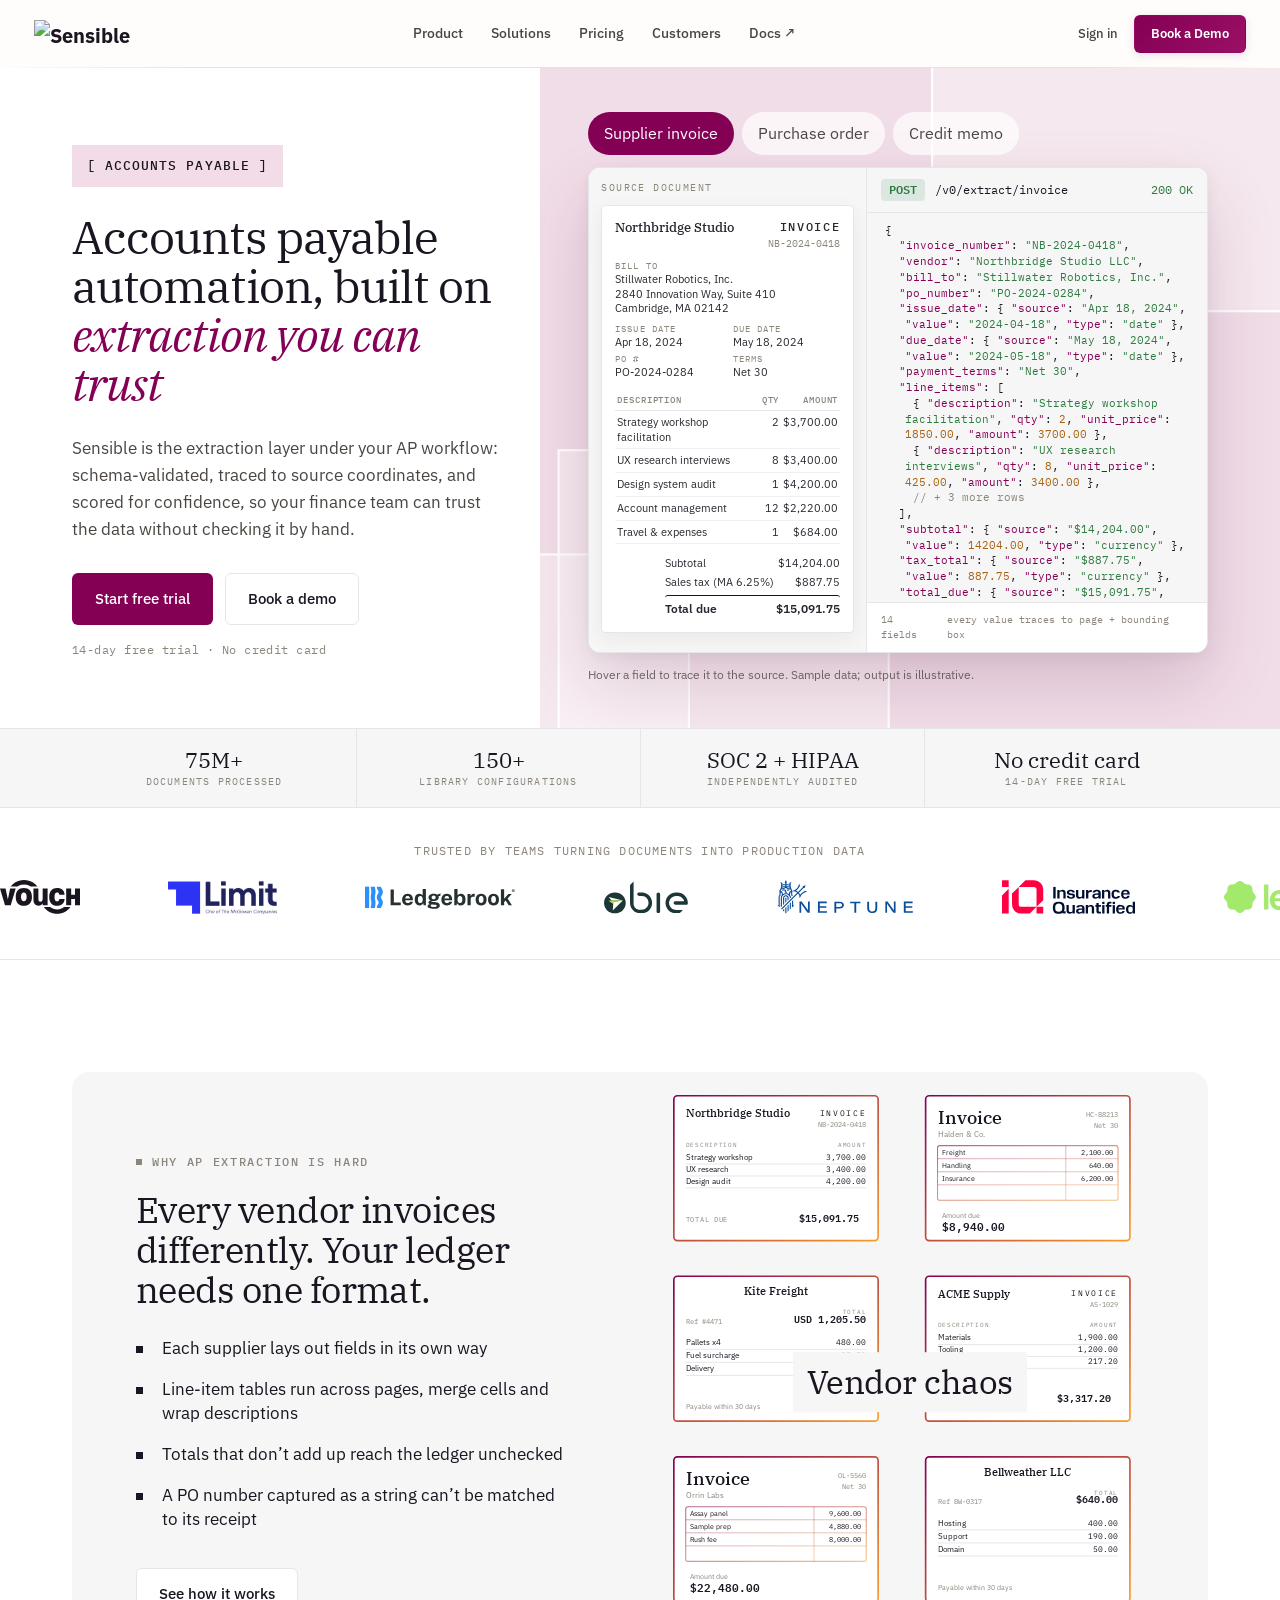
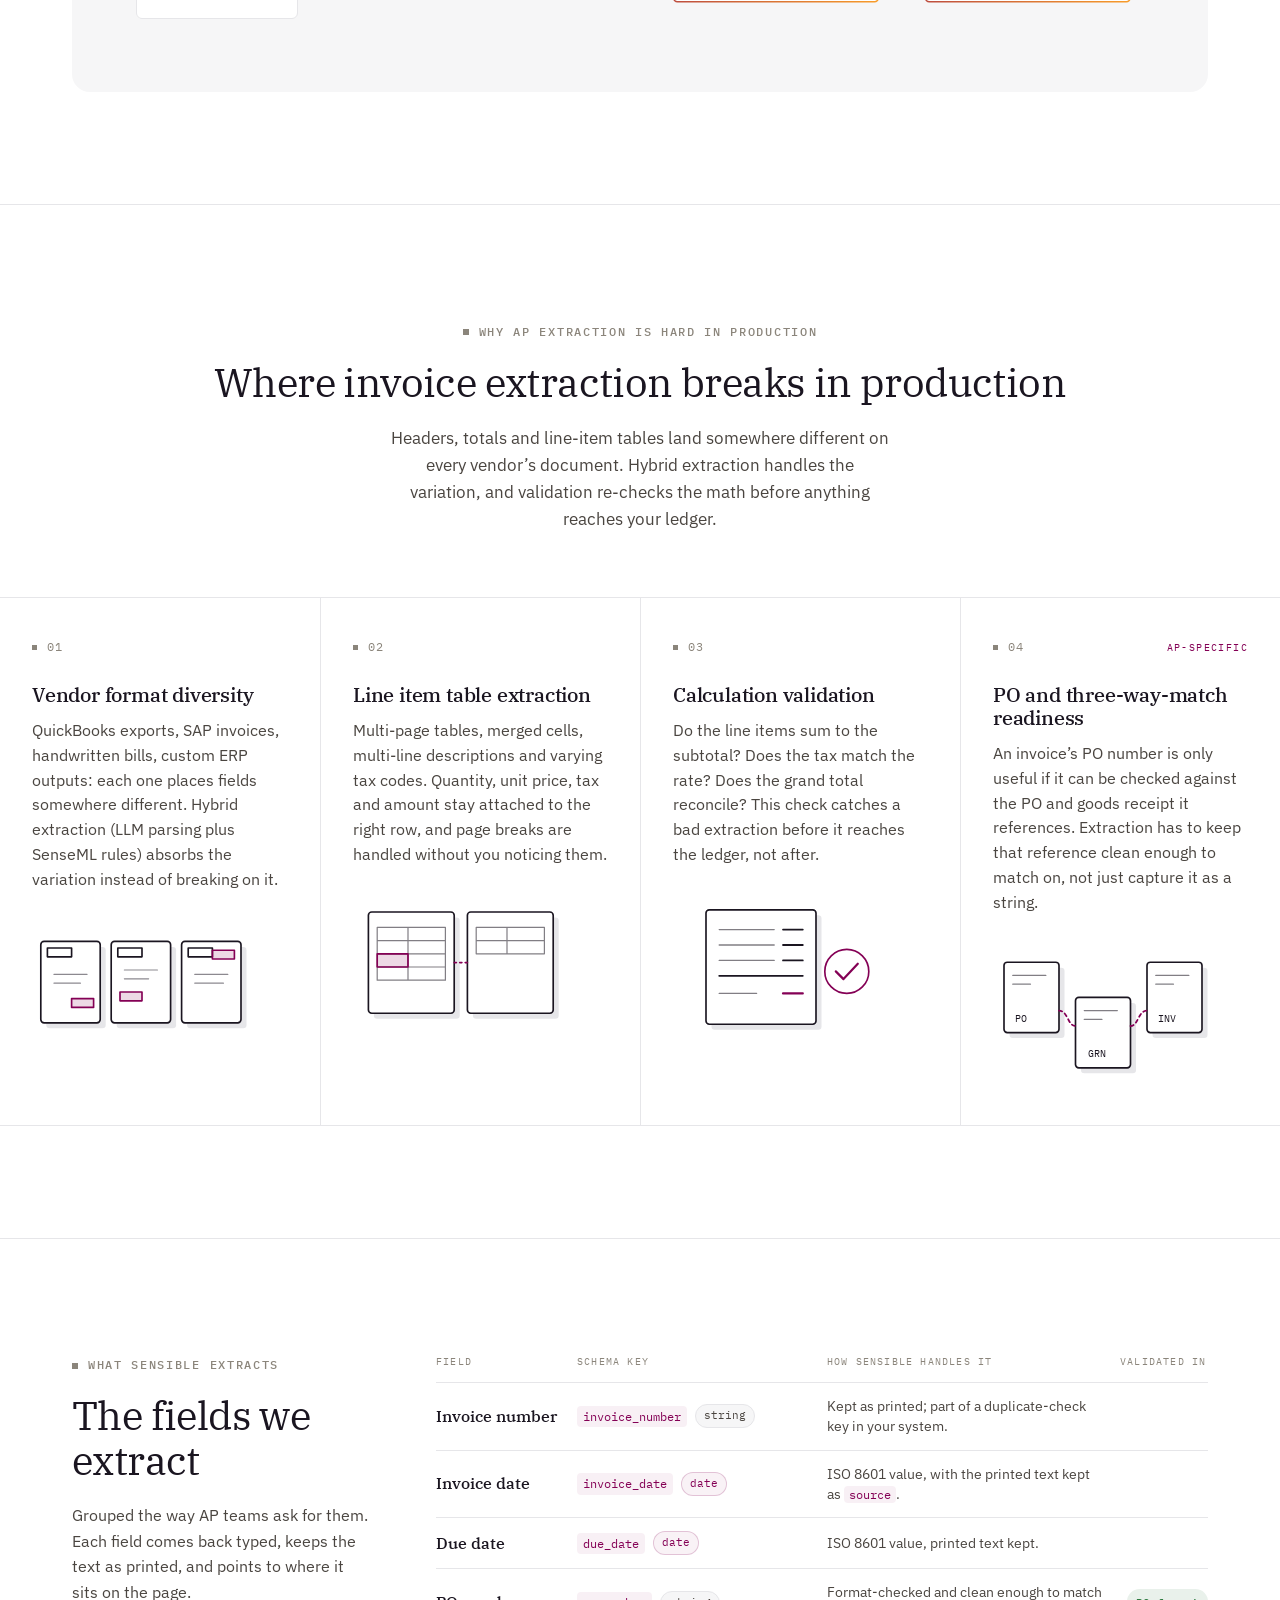
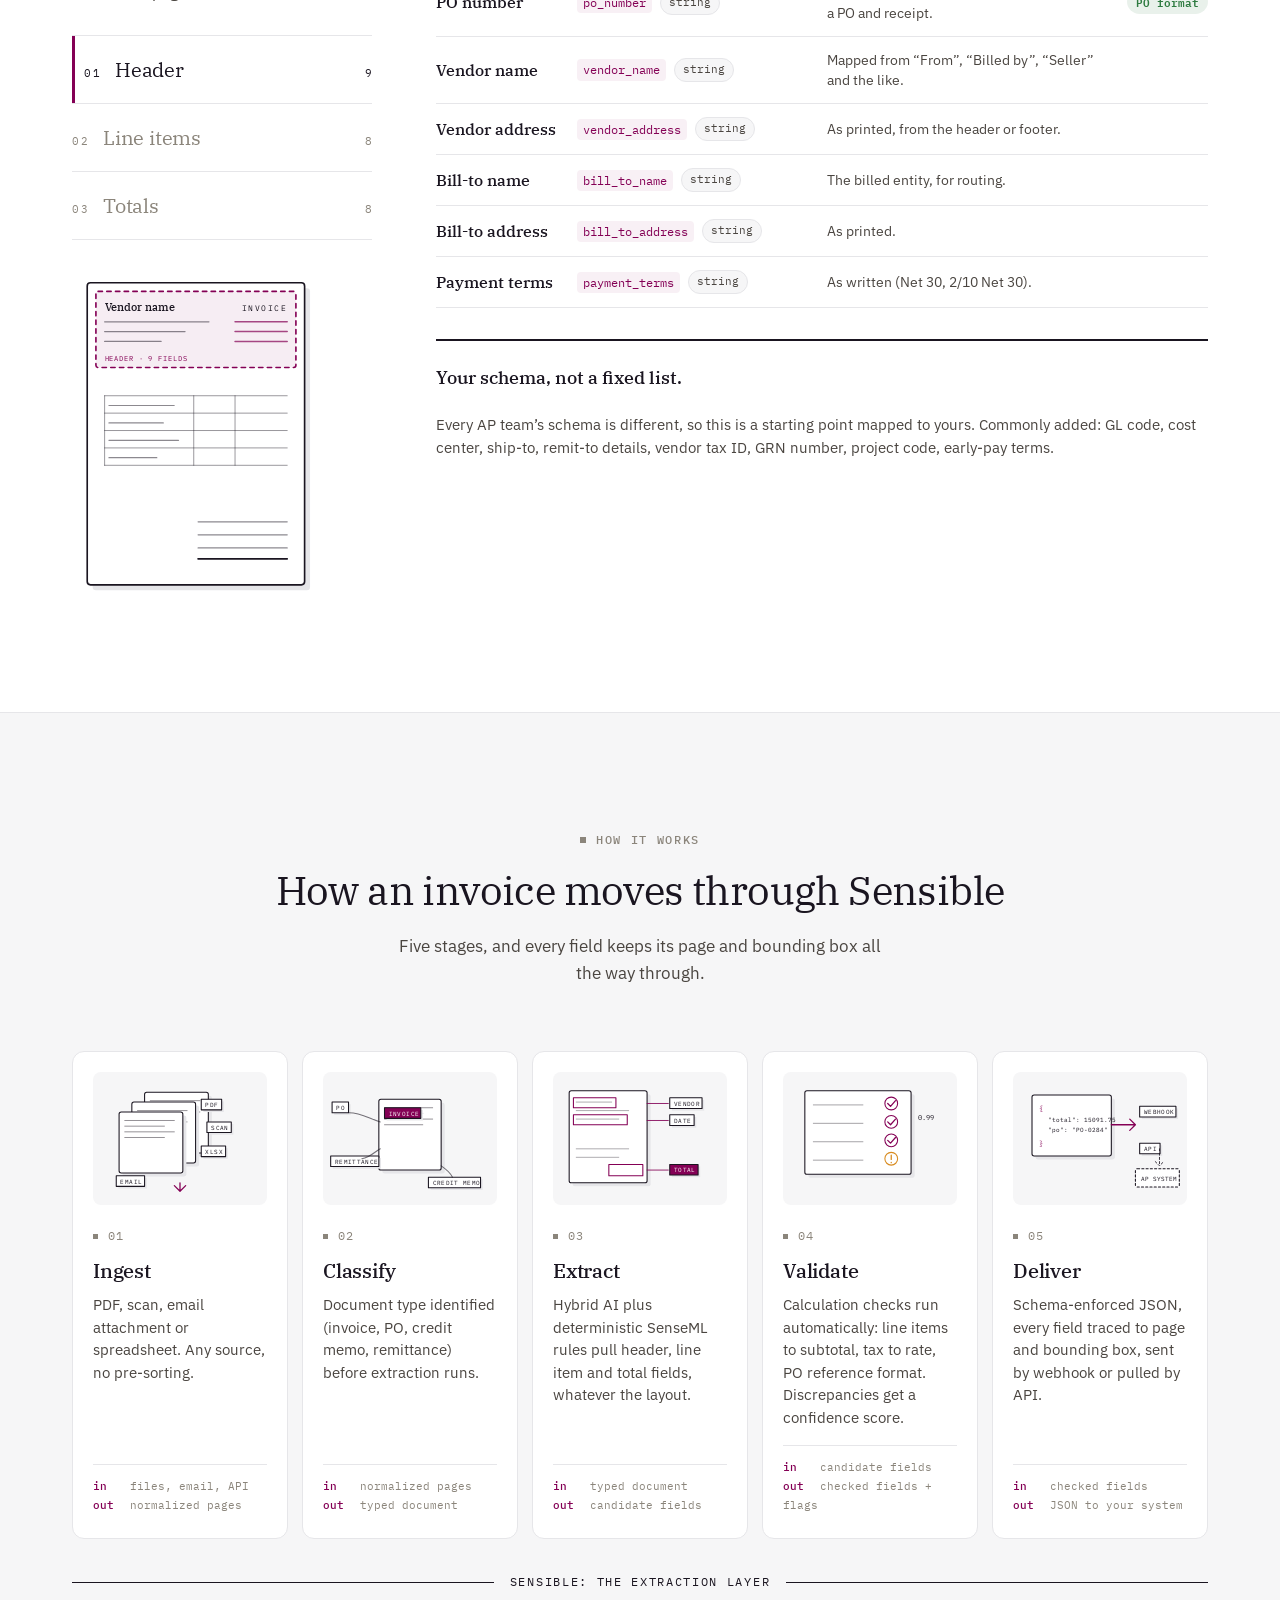
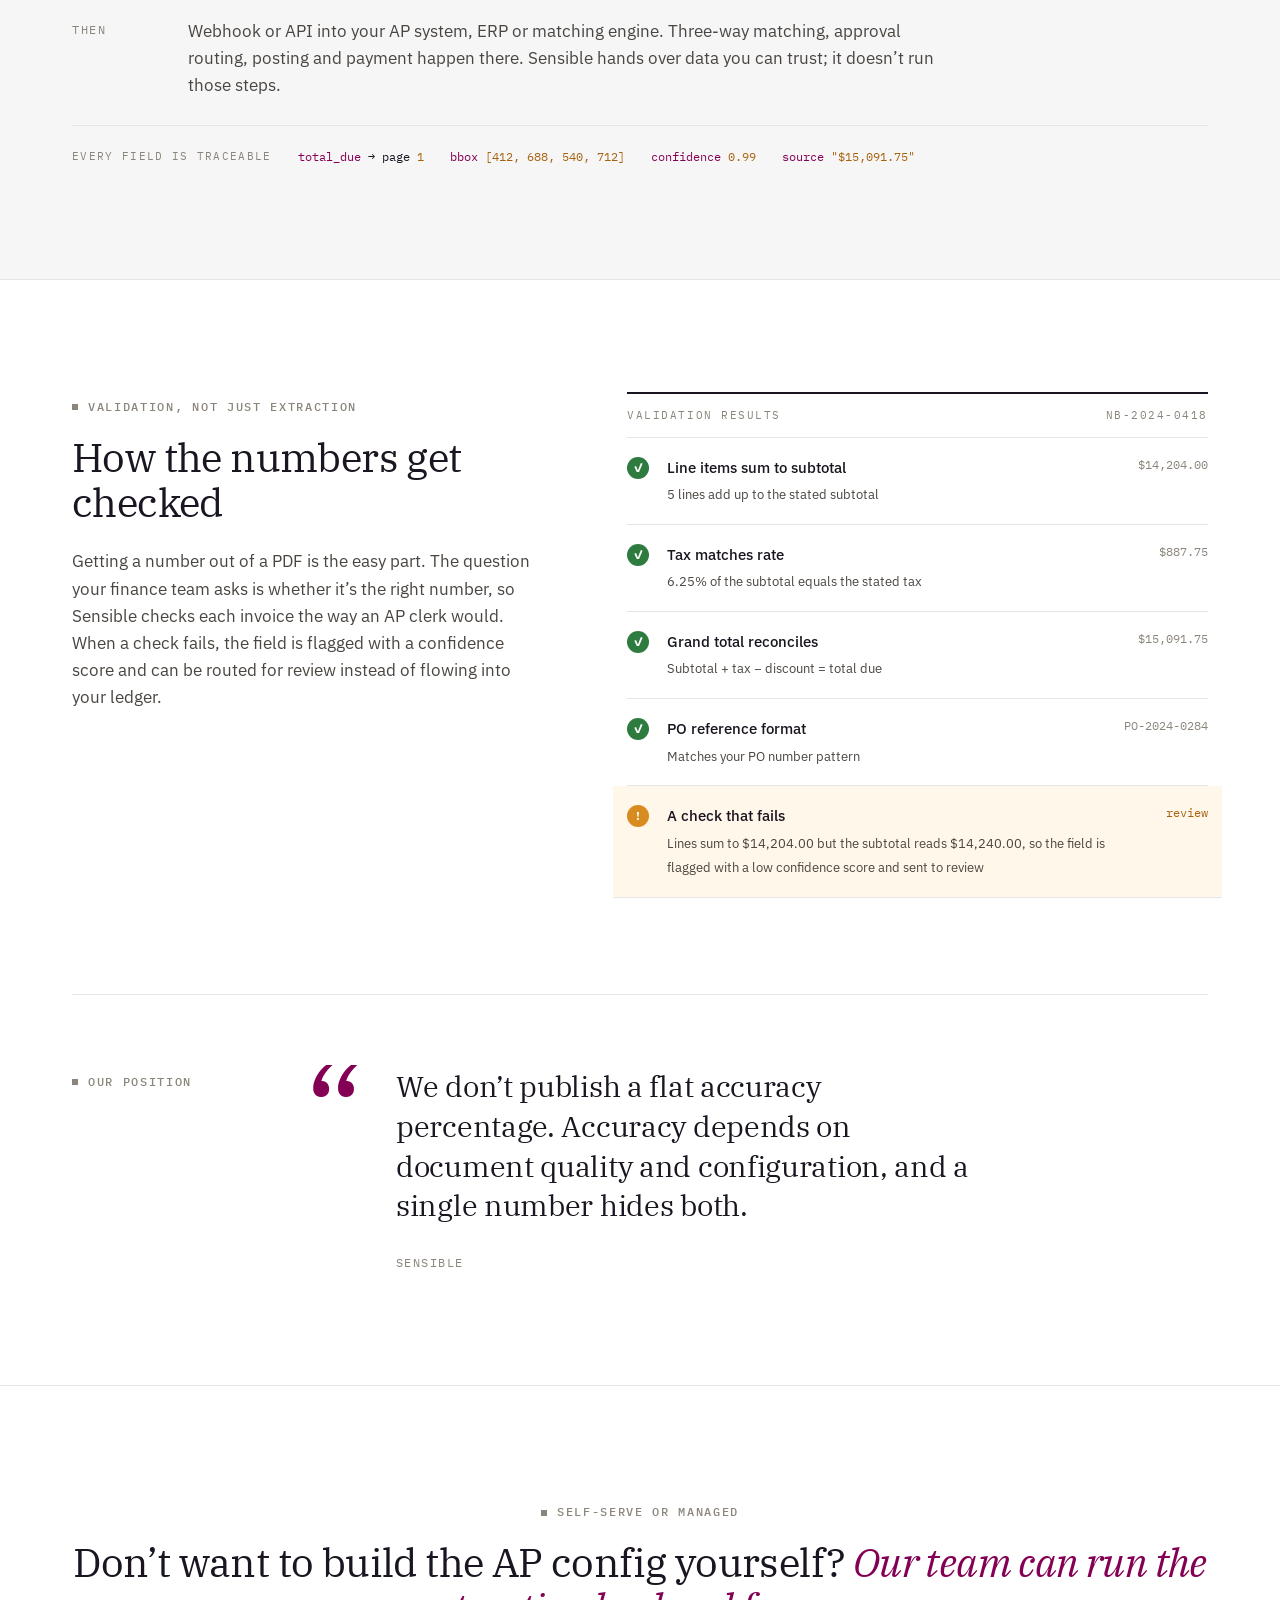
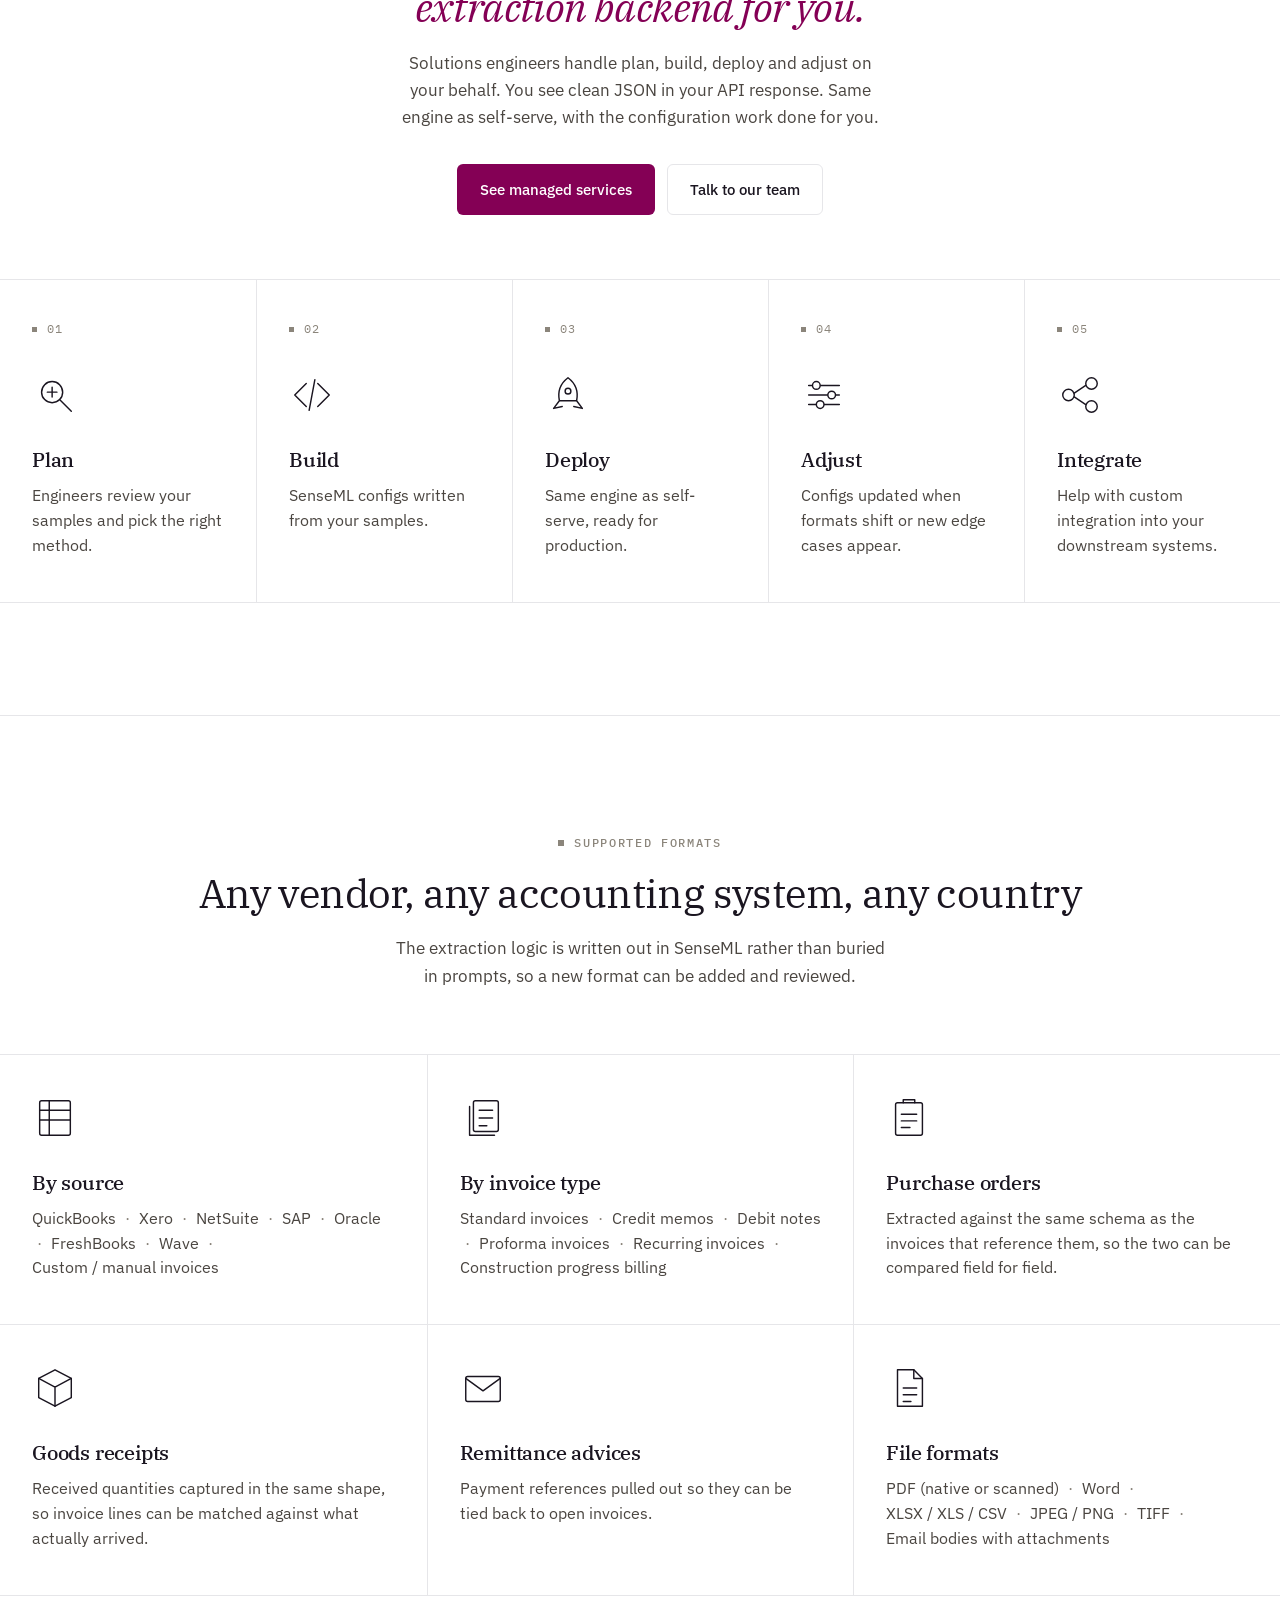
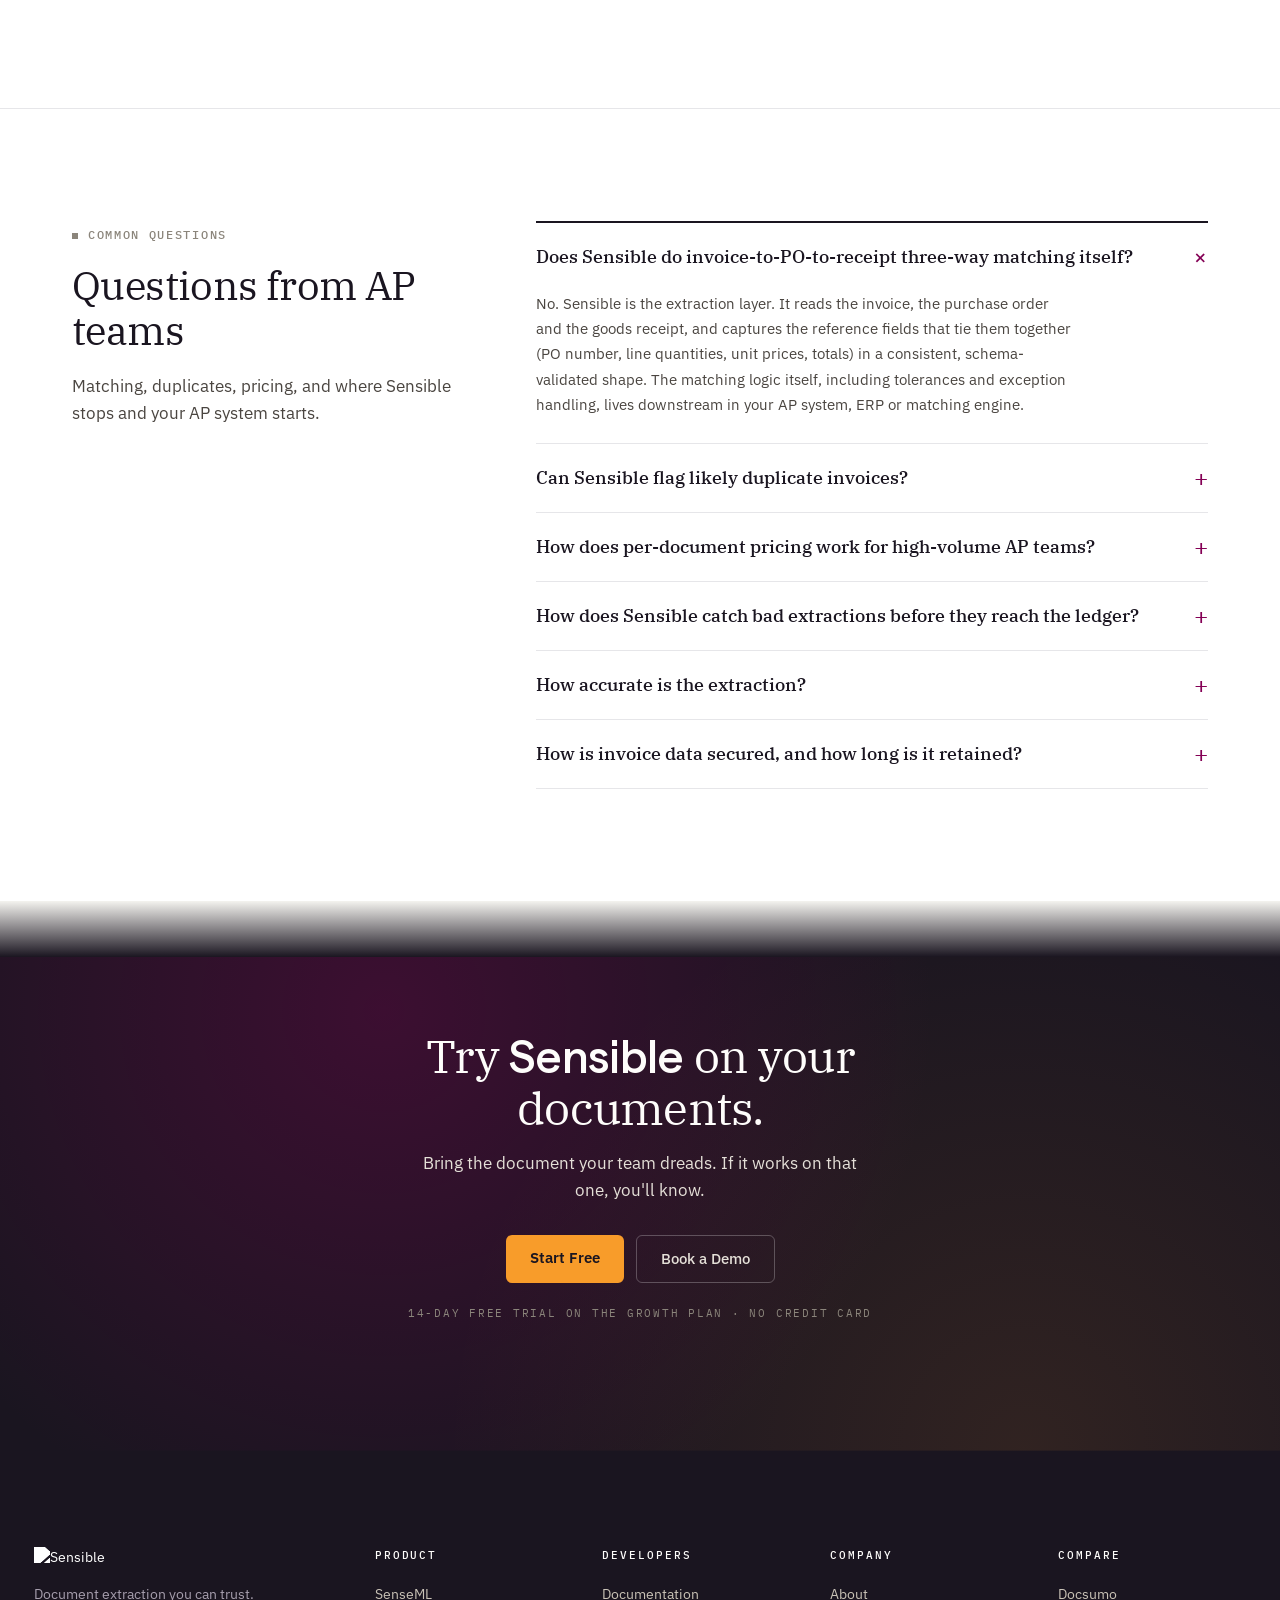
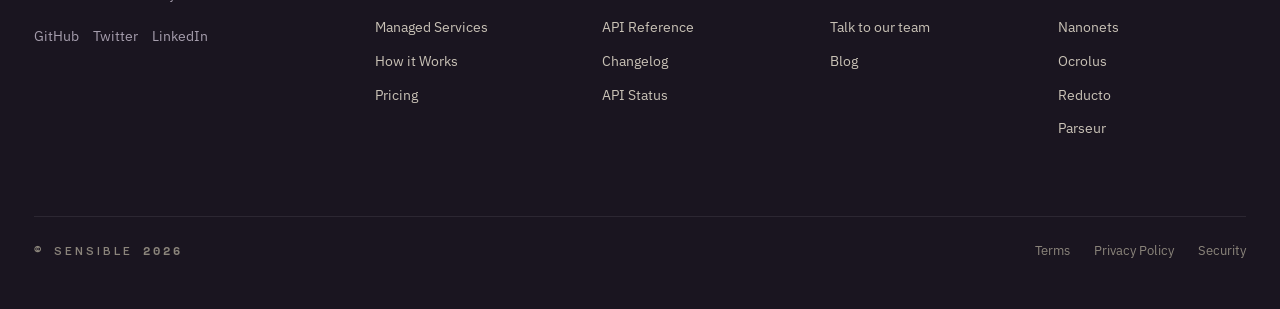
==== commit 1b3b2079: "AP page: compact fields explorer with invoice schematic that follows the active tab Co-Authored-By: " ====
--- a/accounts-payable.html
+++ b/accounts-payable.html
@@ -571,9 +571,9 @@
 .ap-ftab:hover { color: var(--ap-ink); }
 .ap-ftab[aria-selected="true"] { color: var(--ap-ink); padding-left: 12px; box-shadow: inset 3px 0 0 var(--ap-mag); }
 .ap-fpane { display: none; } .ap-fpane.on { display: block; }
-.ap-frow { display: grid; grid-template-columns: 1.05fr 1.15fr .65fr 2.4fr .9fr; gap: 18px; padding: 15px 0; border-bottom: 1px solid var(--ap-line); font-size: .875rem; color: var(--ap-body); line-height: 1.5; align-items: start; }
+.ap-frow { display: grid; grid-template-columns: .85fr 1.6fr 1.9fr 88px; gap: 18px; padding: 13px 0; align-items: center; border-bottom: 1px solid var(--ap-line); font-size: .875rem; color: var(--ap-body); line-height: 1.45; }
 .ap-frow.h { font-family: var(--ap-mono); font-size: .625rem; letter-spacing: .12em; text-transform: uppercase; color: var(--ap-muted); padding-top: 4px; }
-.ap-fpane { min-height: 620px; }
+.ap-fpane { min-height: 560px; }
 .ap-fname { font-family: var(--ap-serif); font-size: 1rem; font-weight: 500; color: var(--ap-ink); }
 .ap-frow code { font-family: var(--ap-mono); font-size: .75rem; color: var(--ap-mag); background: rgba(132,0,85,.06); padding: 2px 6px; border-radius: 4px; }
 .ap-type { font-family: var(--ap-mono); font-size: .6875rem; padding: 3px 8px; border-radius: 999px; border: 1px solid var(--ap-line); background: var(--ap-soft); }
@@ -677,6 +677,20 @@
 .ap-js [data-hero], .ap-js .ap-h1 { opacity: 0; }
 .ap-num + .ap-icon { margin-top: 34px; }
 .ap-quote .ap-w { display: inline-block; }
+
+/* fields: merged key/type column + invoice schematic */
+.ap-fkey { display: flex; align-items: center; gap: 8px; flex-wrap: wrap; }
+.ap-fnote code { font-family: var(--ap-mono); font-size: .75rem; color: var(--ap-mag); background: rgba(132,0,85,.06); padding: 1px 5px; border-radius: 4px; }
+.ap-fchk { text-align: right; }
+.ap-frow:not(.h):hover { background: linear-gradient(90deg, transparent, rgba(132,0,85,.03), transparent); }
+.ap-schem-wrap { margin-top: 34px; max-width: 250px; }
+.ap-schem { display: block; width: 100%; height: auto; overflow: visible; }
+.ap-schem .bg { fill: transparent; stroke: transparent; stroke-dasharray: 4 4; transition: fill .35s, stroke .35s; }
+.ap-schem .lb { opacity: 0; transition: opacity .35s; }
+.ap-schem[data-active="header"] .rg-header .bg, .ap-schem[data-active="lines"] .rg-lines .bg, .ap-schem[data-active="totals"] .rg-totals .bg { fill: rgba(132,0,85,.07); stroke: var(--ap-mag); }
+.ap-schem[data-active="header"] .rg-header .lb, .ap-schem[data-active="lines"] .rg-lines .lb, .ap-schem[data-active="totals"] .rg-totals .lb { opacity: 1; }
+@media (max-width: 1180px) { .ap-schem-wrap { display: none; } }
+@media (max-width: 991px) { .ap-frow { grid-template-columns: 1fr; gap: 4px; } .ap-fchk { text-align: left; } }
 
   </style>
 </head>
@@ -819,9 +833,10 @@
         <h2 class="ap-h2">The fields we extract</h2>
         <p class="ap-lede">Grouped the way AP teams ask for them. Each field comes back typed, keeps the text as printed, and points to where it sits on the page.</p>
         <div class="ap-ftabs" role="tablist" aria-label="Field groups"><button class="ap-ftab" role="tab" aria-selected="true" data-ft="header"><span class="n">01</span><span class="t">Header</span><span class="c">9</span></button><button class="ap-ftab" role="tab" aria-selected="false" data-ft="lines"><span class="n">02</span><span class="t">Line items</span><span class="c">8</span></button><button class="ap-ftab" role="tab" aria-selected="false" data-ft="totals"><span class="n">03</span><span class="t">Totals</span><span class="c">8</span></button></div>
+        <div class="ap-schem-wrap"><svg class="ap-schem" viewBox="0 0 230 300" xmlns="http://www.w3.org/2000/svg" fill="none" stroke="#1A1520" stroke-width="1.5" stroke-linecap="round" stroke-linejoin="round" aria-hidden="true" focusable="false"><rect x="19" y="13" width="200" height="278" rx="3" fill="#E6E6E9" stroke="none"/><rect x="14" y="8" width="200" height="278" rx="3" fill="#fff"/><g class="rg rg-header"><rect class="bg" x="22" y="16" width="184" height="70" rx="2"/><text x="30" y="34" font-size="10" font-family="IBM Plex Serif, serif" fill="#1A1520" stroke="none" font-weight="500">Vendor name</text><text x="198" y="34" font-size="7" font-family="IBM Plex Mono, monospace" fill="#1A1520" stroke="none" text-anchor="end" letter-spacing="1.4">INVOICE</text><path d="M30 44h96" stroke-width="1.1" opacity="0.5"/><path d="M30 53h74" stroke-width="1.1" opacity="0.5"/><path d="M30 62h52" stroke-width="1.1" opacity="0.5"/><path d="M150 44h48M150 53h48M150 62h48" stroke="#840055" stroke-width="1.4" opacity=".7"/><text x="30" y="80" font-size="6" font-family="IBM Plex Mono, monospace" fill="#840055" stroke="none" letter-spacing=".8" class="lb">HEADER · 9 FIELDS</text></g><g class="rg rg-lines"><rect class="bg" x="22" y="96" width="184" height="112" rx="2"/><path d="M30 112h168M30 128h168M30 144h168M30 160h168M30 176h168M30 112V176M112 112V176M150 112V176" stroke-width=".9" opacity=".45"/><path d="M34 121h60" stroke-width="1.1" opacity="0.5"/><path d="M34 137h50" stroke-width="1.1" opacity="0.5"/><path d="M34 153h64" stroke-width="1.1" opacity="0.5"/><path d="M34 169h44" stroke-width="1.1" opacity="0.5"/><text x="30" y="202" font-size="6" font-family="IBM Plex Mono, monospace" fill="#840055" stroke="none" letter-spacing=".8" class="lb">LINE ITEMS · 8 FIELDS</text></g><g class="rg rg-totals"><rect class="bg" x="22" y="216" width="184" height="62" rx="2"/><path d="M116 228h82M116 240h82M116 252h82" stroke-width="1.1" opacity=".5"/><path d="M116 262h82" stroke-width="1.6"/><text x="30" y="272" font-size="6" font-family="IBM Plex Mono, monospace" fill="#840055" stroke="none" letter-spacing=".8" class="lb">TOTALS · 8 FIELDS</text></g></svg></div>
       </div>
       <div data-reveal>
-        <div class="ap-fpane on" id="ap-f-header" role="tabpanel"><div class="ap-frow h"><div>Field</div><div>Schema key</div><div>Type</div><div>How Sensible handles it</div><div>Validated in</div></div><div class="ap-frow"><div class="ap-fname">Invoice number</div><div><code>invoice_number</code></div><div class="ap-tp"><span class="ap-type t-string">string</span></div><div>Kept exactly as printed. With vendor, date and total it forms a duplicate-check key in your system.</div><div></div></div><div class="ap-frow"><div class="ap-fname">Invoice date</div><div><code>invoice_date</code></div><div class="ap-tp"><span class="ap-type t-date">date</span></div><div>ISO 8601 value; the original text is preserved alongside it as <code>source</code>.</div><div></div></div><div class="ap-frow"><div class="ap-fname">Due date</div><div><code>due_date</code></div><div class="ap-tp"><span class="ap-type t-date">date</span></div><div>ISO 8601 value with the original text preserved.</div><div></div></div><div class="ap-frow"><div class="ap-fname">PO number</div><div><code>po_number</code></div><div class="ap-tp"><span class="ap-type t-string">string</span></div><div>Format-checked, and kept clean enough to match against the PO and goods receipt it references.</div><div><span class=ap-chk>PO format</span></div></div><div class="ap-frow"><div class="ap-fname">Vendor name</div><div><code>vendor_name</code></div><div class="ap-tp"><span class="ap-type t-string">string</span></div><div>Mapped to your schema whether the invoice says &ldquo;From&rdquo;, &ldquo;Billed by&rdquo; or &ldquo;Seller&rdquo;.</div><div></div></div><div class="ap-frow"><div class="ap-fname">Vendor address</div><div><code>vendor_address</code></div><div class="ap-tp"><span class="ap-type t-string">string</span></div><div>Captured as printed, from the header or the footer of the document.</div><div></div></div><div class="ap-frow"><div class="ap-fname">Bill-to name</div><div><code>bill_to_name</code></div><div class="ap-tp"><span class="ap-type t-string">string</span></div><div>The entity being billed, for entity and cost-center routing.</div><div></div></div><div class="ap-frow"><div class="ap-fname">Bill-to address</div><div><code>bill_to_address</code></div><div class="ap-tp"><span class="ap-type t-string">string</span></div><div>Captured as printed.</div><div></div></div><div class="ap-frow"><div class="ap-fname">Payment terms</div><div><code>payment_terms</code></div><div class="ap-tp"><span class="ap-type t-string">string</span></div><div>Terms as written (Net 30, 2/10 Net 30) so your system can compute the due date its own way.</div><div></div></div></div><div class="ap-fpane" id="ap-f-lines" role="tabpanel"><div class="ap-frow h"><div>Field</div><div>Schema key</div><div>Type</div><div>How Sensible handles it</div><div>Validated in</div></div><div class="ap-frow"><div class="ap-fname">Description</div><div><code>description</code></div><div class="ap-tp"><span class="ap-type t-string">string</span></div><div>Multi-line descriptions are kept together as one row instead of splitting across lines.</div><div></div></div><div class="ap-frow"><div class="ap-fname">Quantity</div><div><code>quantity</code></div><div class="ap-tp"><span class="ap-type t-number">number</span></div><div>Parsed to a number; handles credit-memo negatives.</div><div></div></div><div class="ap-frow"><div class="ap-fname">Unit price</div><div><code>unit_price</code></div><div class="ap-tp"><span class="ap-type t-currency">currency</span></div><div>Parsed to a number; the printed text is preserved in <code>source</code>.</div><div></div></div><div class="ap-frow"><div class="ap-fname">Unit of measure</div><div><code>unit_of_measure</code></div><div class="ap-tp"><span class="ap-type t-string">string</span></div><div>Hours, each, per diem or whatever the vendor prints, when the invoice carries one.</div><div></div></div><div class="ap-frow"><div class="ap-fname">Discount</div><div><code>discount</code></div><div class="ap-tp"><span class="ap-type t-currency">currency</span></div><div>Row-level discount, when present.</div><div></div></div><div class="ap-frow"><div class="ap-fname">Tax amount</div><div><code>tax_amount</code></div><div class="ap-tp"><span class="ap-type t-currency">currency</span></div><div>Row-level tax for invoices with varying tax codes.</div><div><span class=ap-chk>Tax</span></div></div><div class="ap-frow"><div class="ap-fname">Extended amount</div><div><code>extended_amount</code></div><div class="ap-tp"><span class="ap-type t-currency">currency</span></div><div>The row total. Tables that run across page breaks are read as one table.</div><div><span class=ap-chk>Subtotal</span></div></div><div class="ap-frow"><div class="ap-fname">SKU / part number</div><div><code>sku</code></div><div class="ap-tp"><span class="ap-type t-string">string</span></div><div>Captured when present, so lines can be matched to PO lines.</div><div></div></div></div><div class="ap-fpane" id="ap-f-totals" role="tabpanel"><div class="ap-frow h"><div>Field</div><div>Schema key</div><div>Type</div><div>How Sensible handles it</div><div>Validated in</div></div><div class="ap-frow"><div class="ap-fname">Subtotal</div><div><code>subtotal</code></div><div class="ap-tp"><span class="ap-type t-currency">currency</span></div><div>Checked against the sum of the line items.</div><div><span class=ap-chk>Subtotal</span></div></div><div class="ap-frow"><div class="ap-fname">Discount total</div><div><code>discount_total</code></div><div class="ap-tp"><span class="ap-type t-currency">currency</span></div><div>Document-level discount.</div><div></div></div><div class="ap-frow"><div class="ap-fname">Tax total</div><div><code>tax_total</code></div><div class="ap-tp"><span class="ap-type t-currency">currency</span></div><div>Checked against the stated tax rate.</div><div><span class=ap-chk>Tax</span></div></div><div class="ap-frow"><div class="ap-fname">Shipping / freight</div><div><code>shipping_freight</code></div><div class="ap-tp"><span class="ap-type t-currency">currency</span></div><div>Separated from the goods total so it does not distort the subtotal check.</div><div></div></div><div class="ap-frow"><div class="ap-fname">Grand total</div><div><code>grand_total</code></div><div class="ap-tp"><span class="ap-type t-currency">currency</span></div><div>Must reconcile: subtotal + tax + shipping &minus; discount.</div><div><span class=ap-chk>Total</span></div></div><div class="ap-frow"><div class="ap-fname">Amount paid</div><div><code>amount_paid</code></div><div class="ap-tp"><span class="ap-type t-currency">currency</span></div><div>For part-paid invoices and deposits.</div><div></div></div><div class="ap-frow"><div class="ap-fname">Balance due</div><div><code>balance_due</code></div><div class="ap-tp"><span class="ap-type t-currency">currency</span></div><div>What is actually payable now.</div><div></div></div><div class="ap-frow"><div class="ap-fname">Currency</div><div><code>currency</code></div><div class="ap-tp"><span class="ap-type t-string">string</span></div><div>The currency printed on the document, so multi-currency AP does not guess.</div><div></div></div></div>
+        <div class="ap-fpane on" id="ap-f-header" role="tabpanel"><div class="ap-frow h"><div>Field</div><div>Schema key</div><div>How Sensible handles it</div><div>Validated in</div></div><div class="ap-frow"><div class="ap-fname">Invoice number</div><div class="ap-fkey"><code>invoice_number</code><span class="ap-type t-string">string</span></div><div class="ap-fnote">Kept as printed; part of a duplicate-check key in your system.</div><div class="ap-fchk"></div></div><div class="ap-frow"><div class="ap-fname">Invoice date</div><div class="ap-fkey"><code>invoice_date</code><span class="ap-type t-date">date</span></div><div class="ap-fnote">ISO 8601 value, with the printed text kept as <code>source</code>.</div><div class="ap-fchk"></div></div><div class="ap-frow"><div class="ap-fname">Due date</div><div class="ap-fkey"><code>due_date</code><span class="ap-type t-date">date</span></div><div class="ap-fnote">ISO 8601 value, printed text kept.</div><div class="ap-fchk"></div></div><div class="ap-frow"><div class="ap-fname">PO number</div><div class="ap-fkey"><code>po_number</code><span class="ap-type t-string">string</span></div><div class="ap-fnote">Format-checked and clean enough to match a PO and receipt.</div><div class="ap-fchk"><span class=ap-chk>PO format</span></div></div><div class="ap-frow"><div class="ap-fname">Vendor name</div><div class="ap-fkey"><code>vendor_name</code><span class="ap-type t-string">string</span></div><div class="ap-fnote">Mapped from &ldquo;From&rdquo;, &ldquo;Billed by&rdquo;, &ldquo;Seller&rdquo; and the like.</div><div class="ap-fchk"></div></div><div class="ap-frow"><div class="ap-fname">Vendor address</div><div class="ap-fkey"><code>vendor_address</code><span class="ap-type t-string">string</span></div><div class="ap-fnote">As printed, from the header or footer.</div><div class="ap-fchk"></div></div><div class="ap-frow"><div class="ap-fname">Bill-to name</div><div class="ap-fkey"><code>bill_to_name</code><span class="ap-type t-string">string</span></div><div class="ap-fnote">The billed entity, for routing.</div><div class="ap-fchk"></div></div><div class="ap-frow"><div class="ap-fname">Bill-to address</div><div class="ap-fkey"><code>bill_to_address</code><span class="ap-type t-string">string</span></div><div class="ap-fnote">As printed.</div><div class="ap-fchk"></div></div><div class="ap-frow"><div class="ap-fname">Payment terms</div><div class="ap-fkey"><code>payment_terms</code><span class="ap-type t-string">string</span></div><div class="ap-fnote">As written (Net 30, 2/10 Net 30).</div><div class="ap-fchk"></div></div></div><div class="ap-fpane" id="ap-f-lines" role="tabpanel"><div class="ap-frow h"><div>Field</div><div>Schema key</div><div>How Sensible handles it</div><div>Validated in</div></div><div class="ap-frow"><div class="ap-fname">Description</div><div class="ap-fkey"><code>description</code><span class="ap-type t-string">string</span></div><div class="ap-fnote">Multi-line descriptions stay in one row.</div><div class="ap-fchk"></div></div><div class="ap-frow"><div class="ap-fname">Quantity</div><div class="ap-fkey"><code>quantity</code><span class="ap-type t-number">number</span></div><div class="ap-fnote">Parsed to a number; credit-memo negatives handled.</div><div class="ap-fchk"></div></div><div class="ap-frow"><div class="ap-fname">Unit price</div><div class="ap-fkey"><code>unit_price</code><span class="ap-type t-currency">currency</span></div><div class="ap-fnote">A number, with the printed text kept as <code>source</code>.</div><div class="ap-fchk"></div></div><div class="ap-frow"><div class="ap-fname">Unit of measure</div><div class="ap-fkey"><code>unit_of_measure</code><span class="ap-type t-string">string</span></div><div class="ap-fnote">Hours, each, per diem: whatever is printed.</div><div class="ap-fchk"></div></div><div class="ap-frow"><div class="ap-fname">Discount</div><div class="ap-fkey"><code>discount</code><span class="ap-type t-currency">currency</span></div><div class="ap-fnote">Row-level, when present.</div><div class="ap-fchk"></div></div><div class="ap-frow"><div class="ap-fname">Tax amount</div><div class="ap-fkey"><code>tax_amount</code><span class="ap-type t-currency">currency</span></div><div class="ap-fnote">Row-level tax for mixed tax codes.</div><div class="ap-fchk"><span class=ap-chk>Tax</span></div></div><div class="ap-frow"><div class="ap-fname">Extended amount</div><div class="ap-fkey"><code>extended_amount</code><span class="ap-type t-currency">currency</span></div><div class="ap-fnote">The row total. Tables across page breaks read as one.</div><div class="ap-fchk"><span class=ap-chk>Subtotal</span></div></div><div class="ap-frow"><div class="ap-fname">SKU / part number</div><div class="ap-fkey"><code>sku</code><span class="ap-type t-string">string</span></div><div class="ap-fnote">When present, so lines can match PO lines.</div><div class="ap-fchk"></div></div></div><div class="ap-fpane" id="ap-f-totals" role="tabpanel"><div class="ap-frow h"><div>Field</div><div>Schema key</div><div>How Sensible handles it</div><div>Validated in</div></div><div class="ap-frow"><div class="ap-fname">Subtotal</div><div class="ap-fkey"><code>subtotal</code><span class="ap-type t-currency">currency</span></div><div class="ap-fnote">Checked against the sum of the lines.</div><div class="ap-fchk"><span class=ap-chk>Subtotal</span></div></div><div class="ap-frow"><div class="ap-fname">Discount total</div><div class="ap-fkey"><code>discount_total</code><span class="ap-type t-currency">currency</span></div><div class="ap-fnote">Document-level discount.</div><div class="ap-fchk"></div></div><div class="ap-frow"><div class="ap-fname">Tax total</div><div class="ap-fkey"><code>tax_total</code><span class="ap-type t-currency">currency</span></div><div class="ap-fnote">Checked against the stated tax rate.</div><div class="ap-fchk"><span class=ap-chk>Tax</span></div></div><div class="ap-frow"><div class="ap-fname">Shipping / freight</div><div class="ap-fkey"><code>shipping_freight</code><span class="ap-type t-currency">currency</span></div><div class="ap-fnote">Kept apart from goods so the subtotal check stays clean.</div><div class="ap-fchk"></div></div><div class="ap-frow"><div class="ap-fname">Grand total</div><div class="ap-fkey"><code>grand_total</code><span class="ap-type t-currency">currency</span></div><div class="ap-fnote">Must reconcile: subtotal + tax + shipping &minus; discount.</div><div class="ap-fchk"><span class=ap-chk>Total</span></div></div><div class="ap-frow"><div class="ap-fname">Amount paid</div><div class="ap-fkey"><code>amount_paid</code><span class="ap-type t-currency">currency</span></div><div class="ap-fnote">For part-paid invoices and deposits.</div><div class="ap-fchk"></div></div><div class="ap-frow"><div class="ap-fname">Balance due</div><div class="ap-fkey"><code>balance_due</code><span class="ap-type t-currency">currency</span></div><div class="ap-fnote">What is actually payable now.</div><div class="ap-fchk"></div></div><div class="ap-frow"><div class="ap-fname">Currency</div><div class="ap-fkey"><code>currency</code><span class="ap-type t-string">string</span></div><div class="ap-fnote">As printed, so multi-currency AP does not guess.</div><div class="ap-fchk"></div></div></div>
         <div class="ap-more"><b>Your schema, not a fixed list.</b><span>Every AP team&rsquo;s schema is different, so this is a starting point mapped to yours. Commonly added: GL code, cost center, ship-to, remit-to details, vendor tax ID, GRN number, project code, early-pay terms.</span></div>
       </div>
     </div></div>
@@ -1001,9 +1016,11 @@
     t.addEventListener('click', function () {
       $$('.ap-ftab').forEach(function (x) { x.setAttribute('aria-selected', x === t ? 'true' : 'false'); });
       $$('.ap-fpane').forEach(function (p) { p.classList.toggle('on', p.id === 'ap-f-' + t.dataset.ft); });
+      var sc = $('.ap-schem'); if (sc) sc.dataset.active = t.dataset.ft;
       afterField();
     });
   });
+  var sc0 = $('.ap-schem'); if (sc0) sc0.dataset.active = 'header';
 
   /* ---------- motion ---------- */
   if (!window.gsap || !window.ScrollTrigger || reduce) { html.classList.remove('ap-js'); return; }
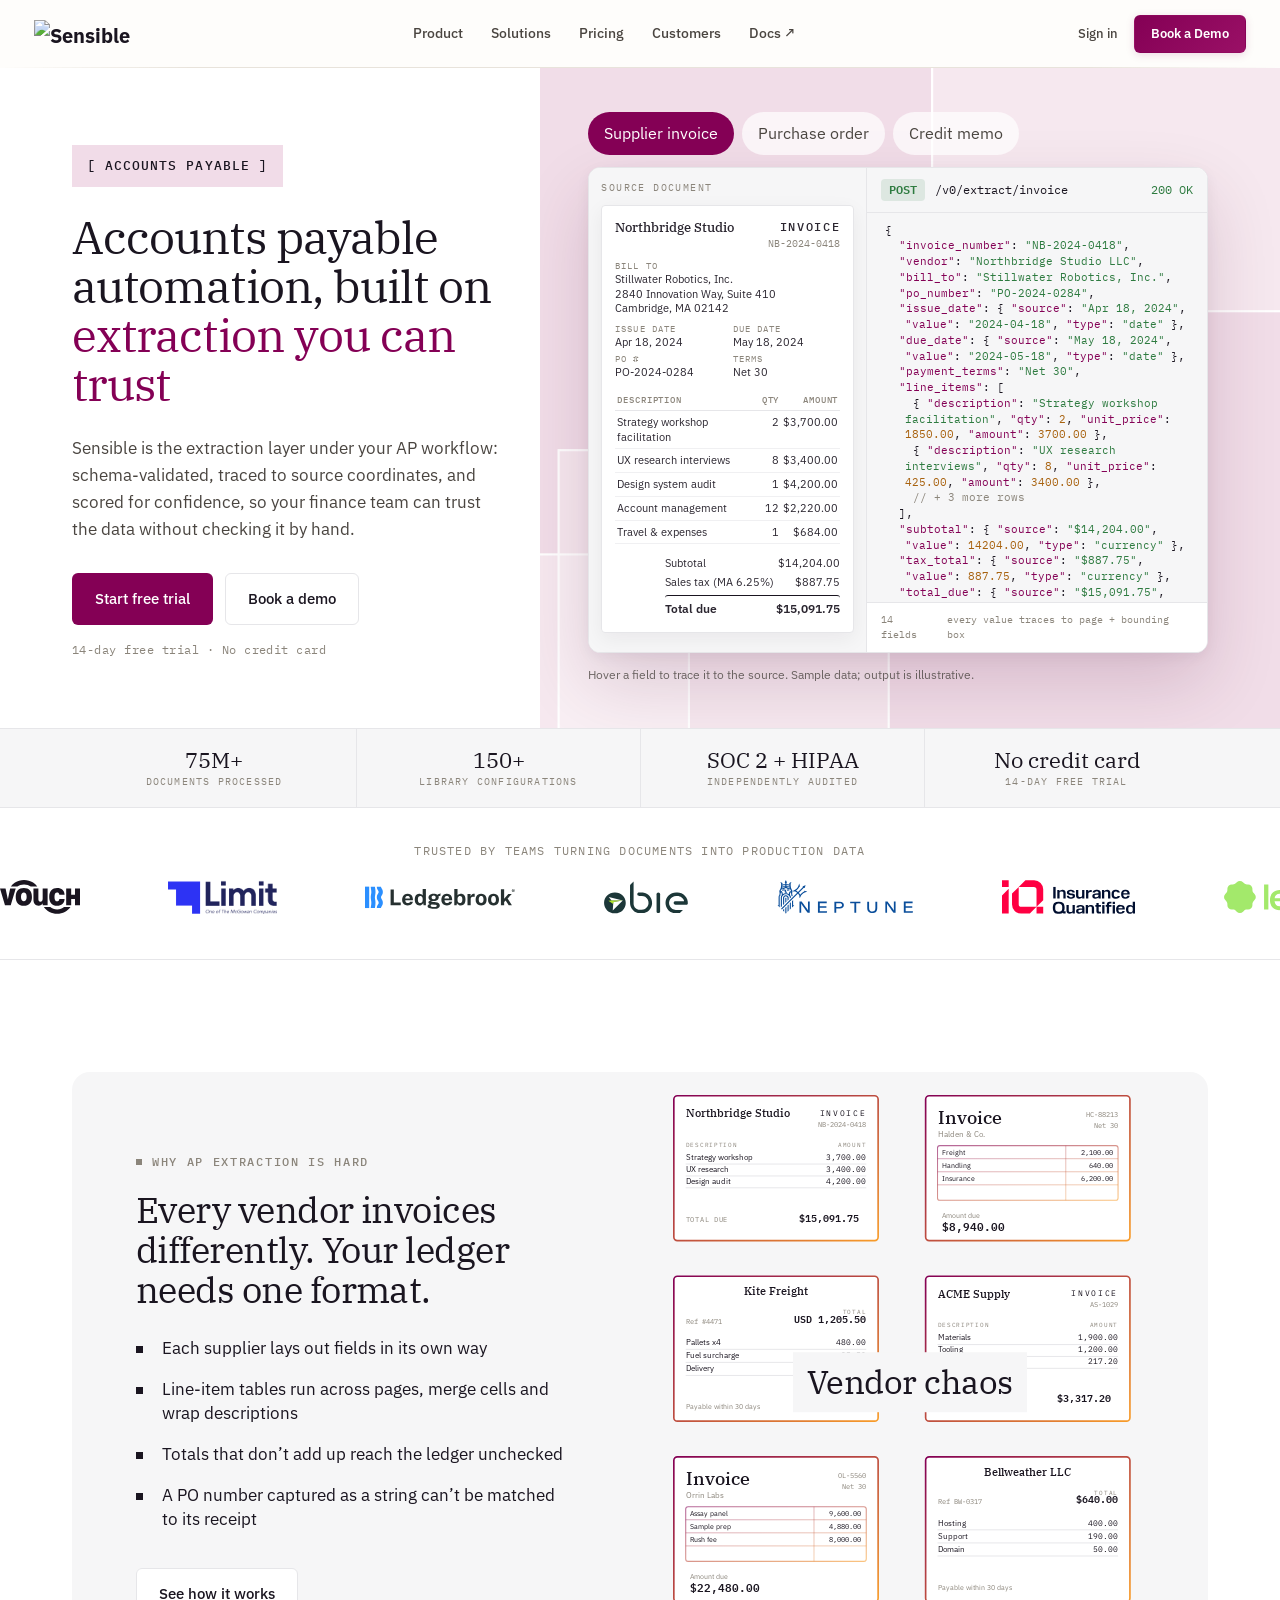
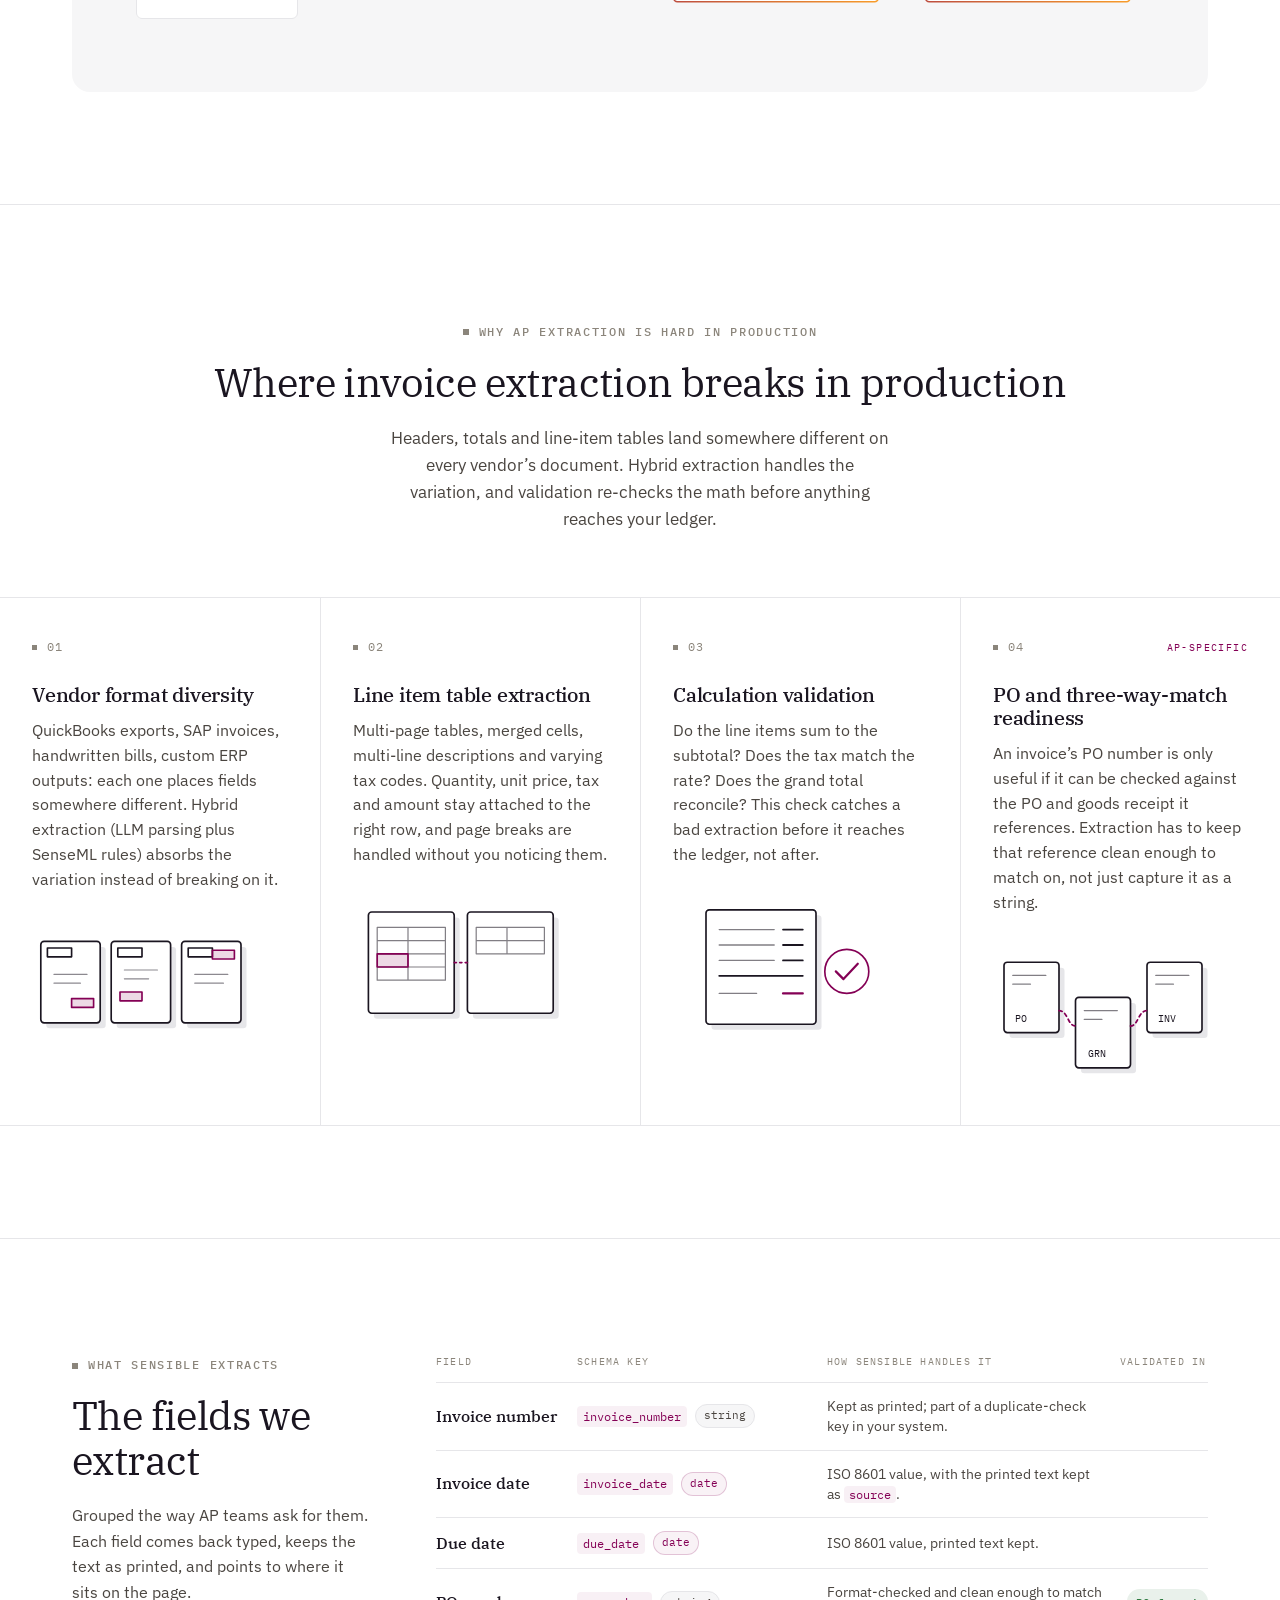
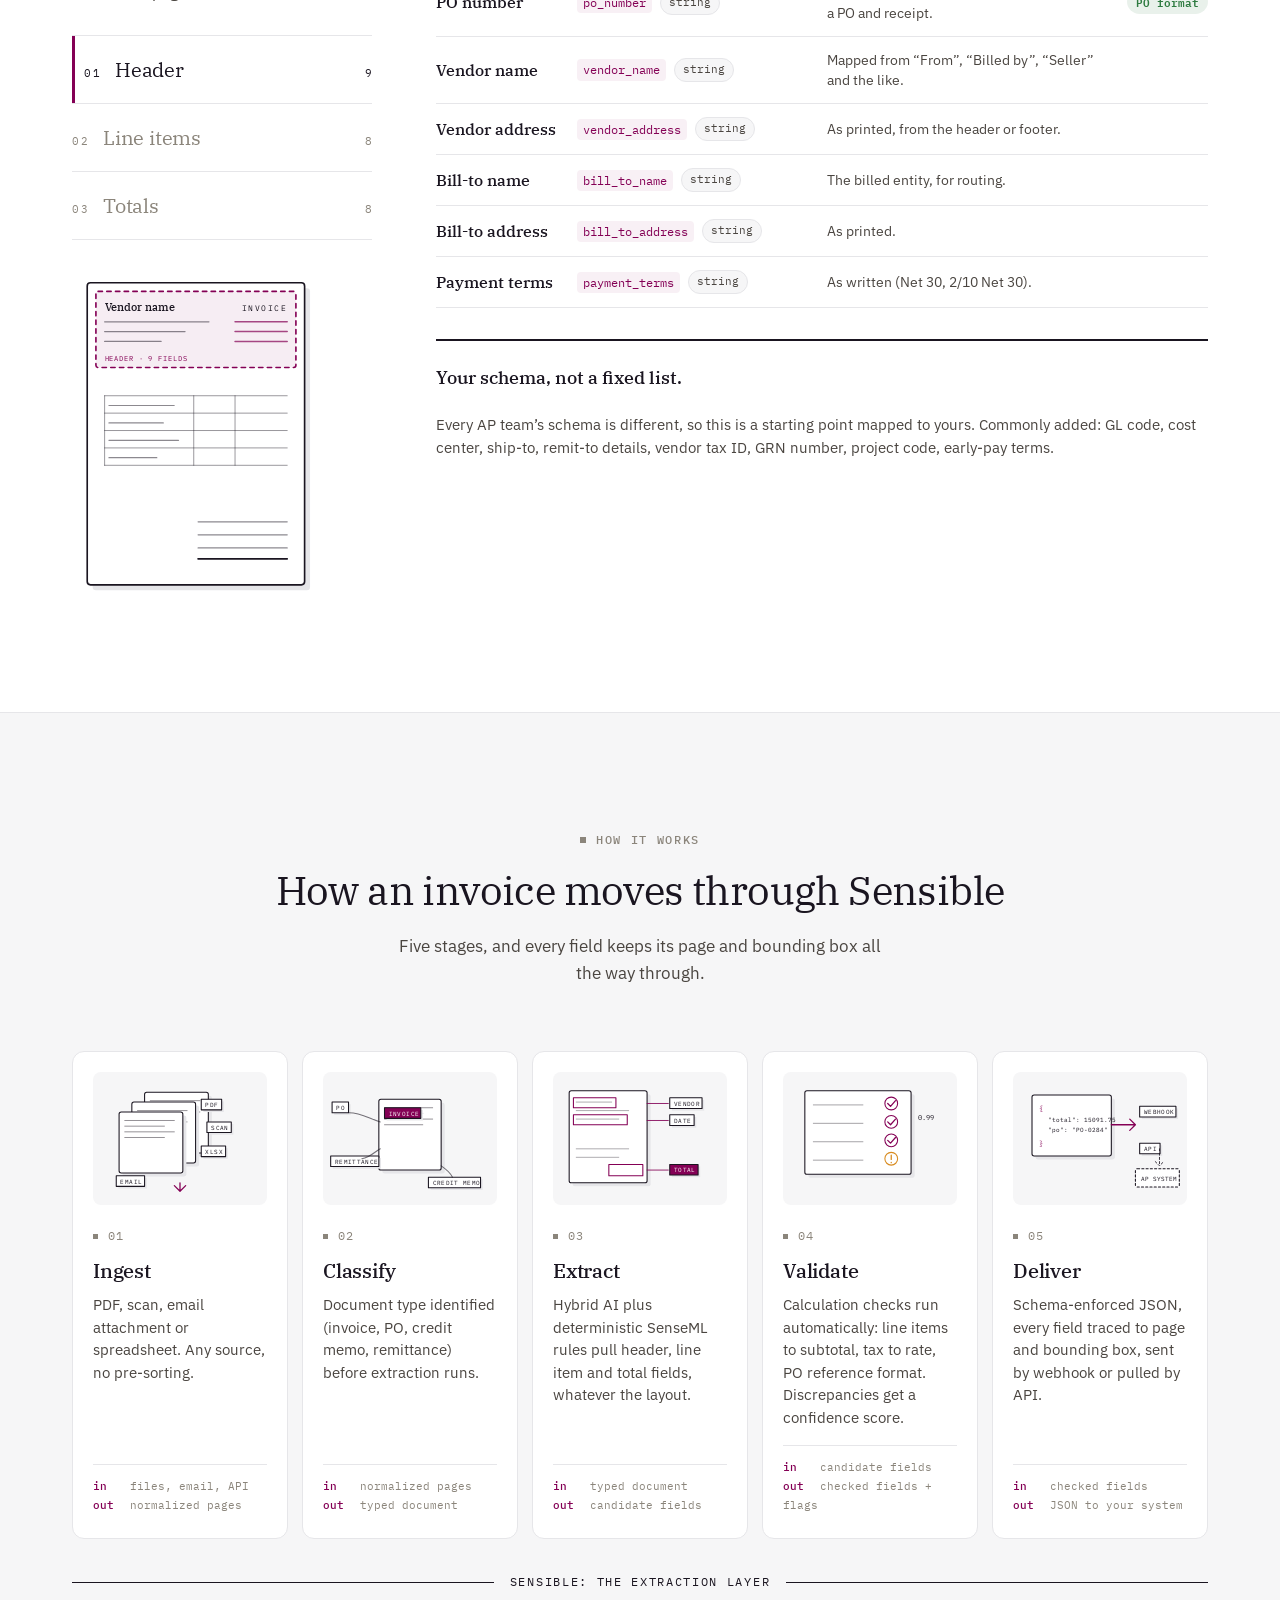
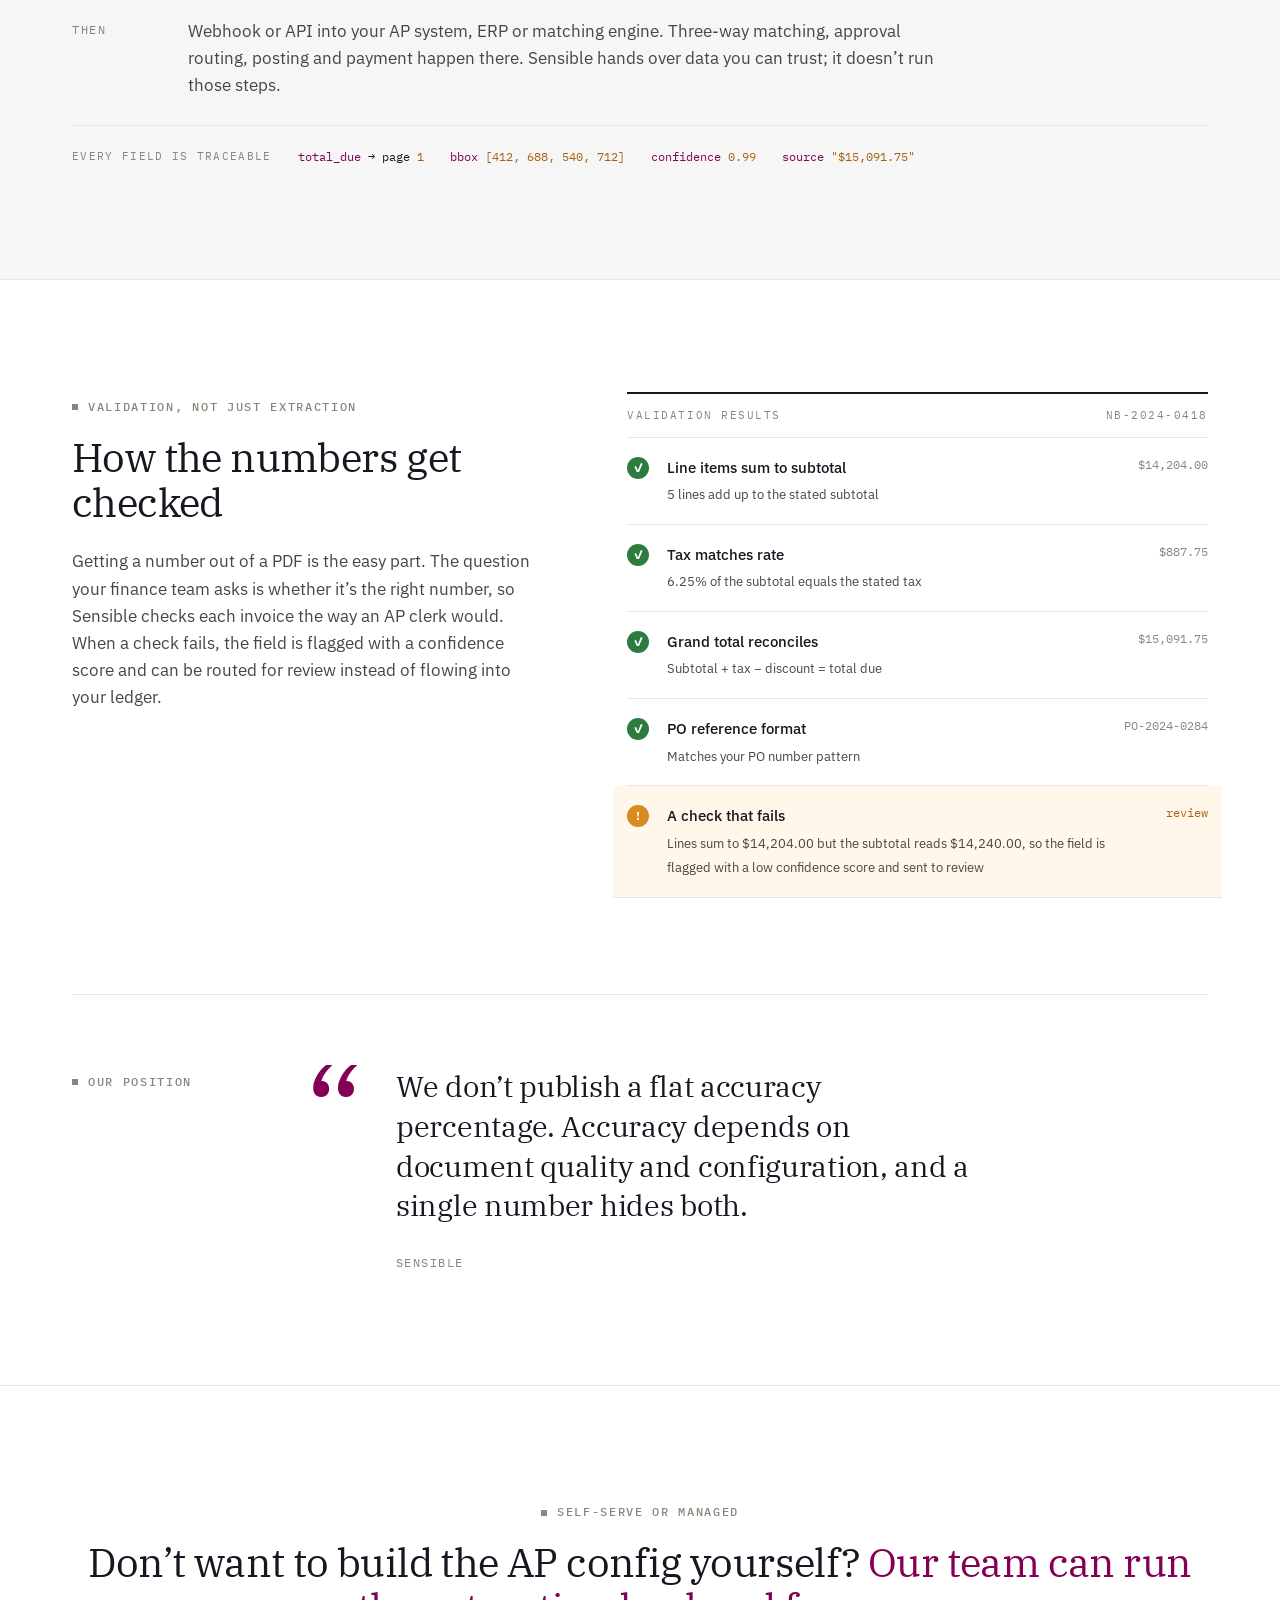
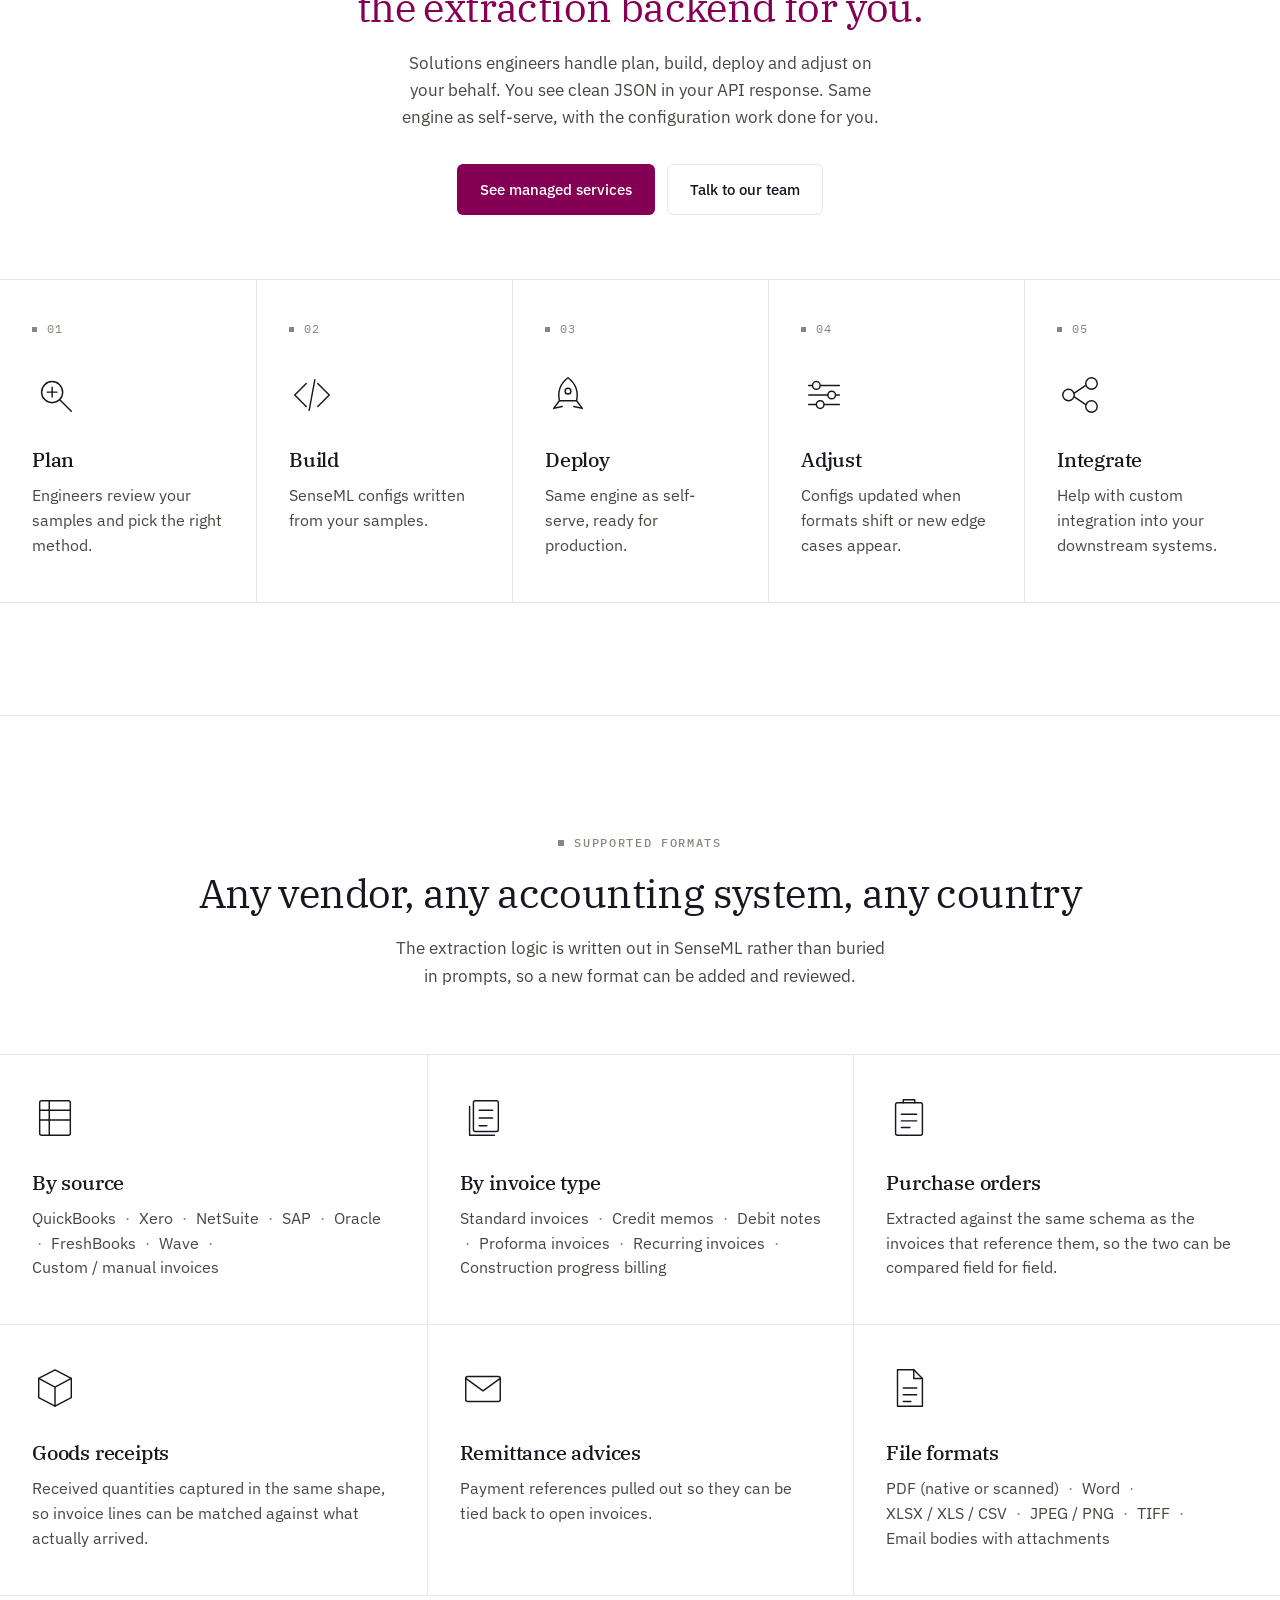
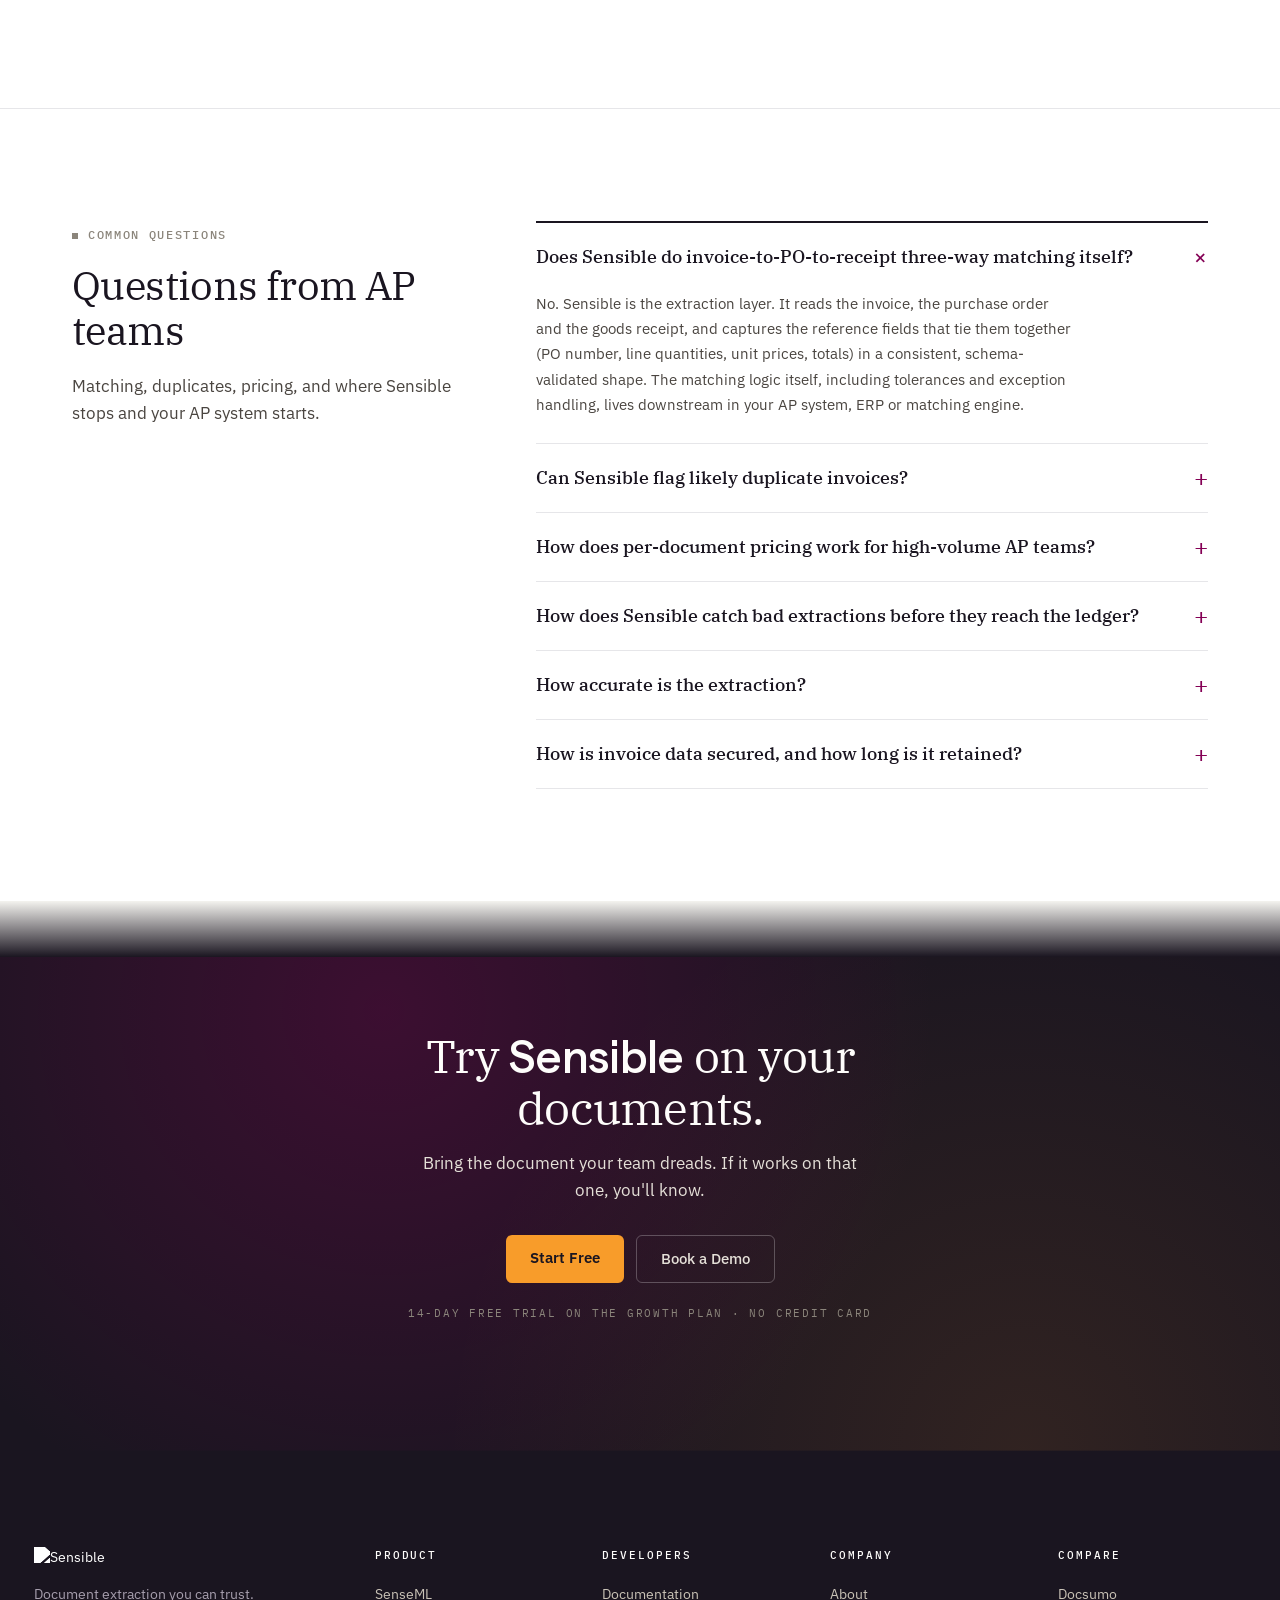
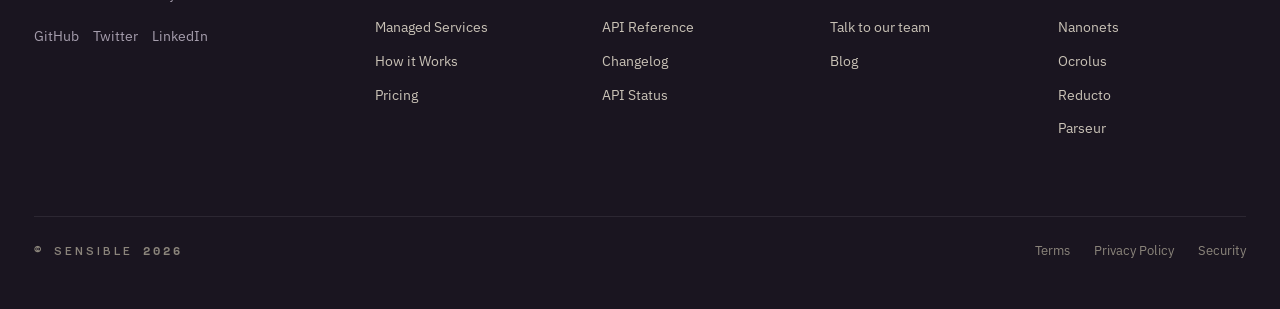
==== commit e254823f: "AP page: remove italics everywhere Co-Authored-By: Claude Sonnet 5 <noreply@anthropic.com>" ====
--- a/accounts-payable.html
+++ b/accounts-payable.html
@@ -7,7 +7,7 @@
   <meta name="description" content="Sensible is the extraction layer under your AP workflow: schema-validated invoice, PO and receipt data, traced to source coordinates and scored for confidence. Free 14-day trial."/>
   <link rel="preconnect" href="https://fonts.googleapis.com"/>
   <link rel="preconnect" href="https://fonts.gstatic.com" crossorigin="anonymous"/>
-  <link href="https://fonts.googleapis.com/css2?family=IBM+Plex+Mono:wght@400;500;600&family=IBM+Plex+Sans:wght@300;400;500;600;700&family=IBM+Plex+Serif:ital,wght@0,300;0,400;0,500;1,400&family=Space+Mono:wght@400;700&display=swap" rel="stylesheet"/>
+  <link href="https://fonts.googleapis.com/css2?family=IBM+Plex+Mono:wght@400;500;600&family=IBM+Plex+Sans:wght@300;400;500;600;700&family=IBM+Plex+Serif:wght@300;400;500&family=Space+Mono:wght@400;700&display=swap" rel="stylesheet"/>
   <script>document.documentElement.classList.add('ap-js')</script>
   <style>
     /* Sensible's own brand webfont, pulled from their live site */
@@ -450,7 +450,7 @@
 .ap-kicker { display: inline-flex; align-items: center; gap: 10px; font-family: var(--ap-mono); font-size: .75rem; font-weight: 500; letter-spacing: .14em; text-transform: uppercase; color: var(--ap-muted); }
 .ap-kicker::before { content: ''; width: 6px; height: 6px; background: currentColor; flex: none; }
 .ap-h1 { font-family: var(--ap-serif); font-weight: 400; font-size: clamp(2rem, 3.6vw, 3rem); line-height: 1.06; letter-spacing: -.02em; margin: 26px 0 26px; }
-.ap-h1 em, .ap-h2 em { font-style: italic; color: var(--ap-mag); }
+.ap-h1 em, .ap-h2 em { font-style: normal; color: var(--ap-mag); }
 .ap-h2 { font-family: var(--ap-serif); font-weight: 400; font-size: clamp(1.9rem, 3.2vw, 2.5rem); line-height: 1.12; letter-spacing: -.015em; margin: 18px 0 0; }
 .ap-lede { font-size: 1.0625rem; line-height: 1.6; color: var(--ap-body); max-width: 50ch; }
 .ap-center { text-align: center; }
@@ -692,6 +692,9 @@
 @media (max-width: 1180px) { .ap-schem-wrap { display: none; } }
 @media (max-width: 991px) { .ap-frow { grid-template-columns: 1fr; gap: 4px; } .ap-fchk { text-align: left; } }
 
+/* no italics anywhere on this page */
+.ap, .ap * { font-style: normal !important; }
+
   </style>
 </head>
 <body>
